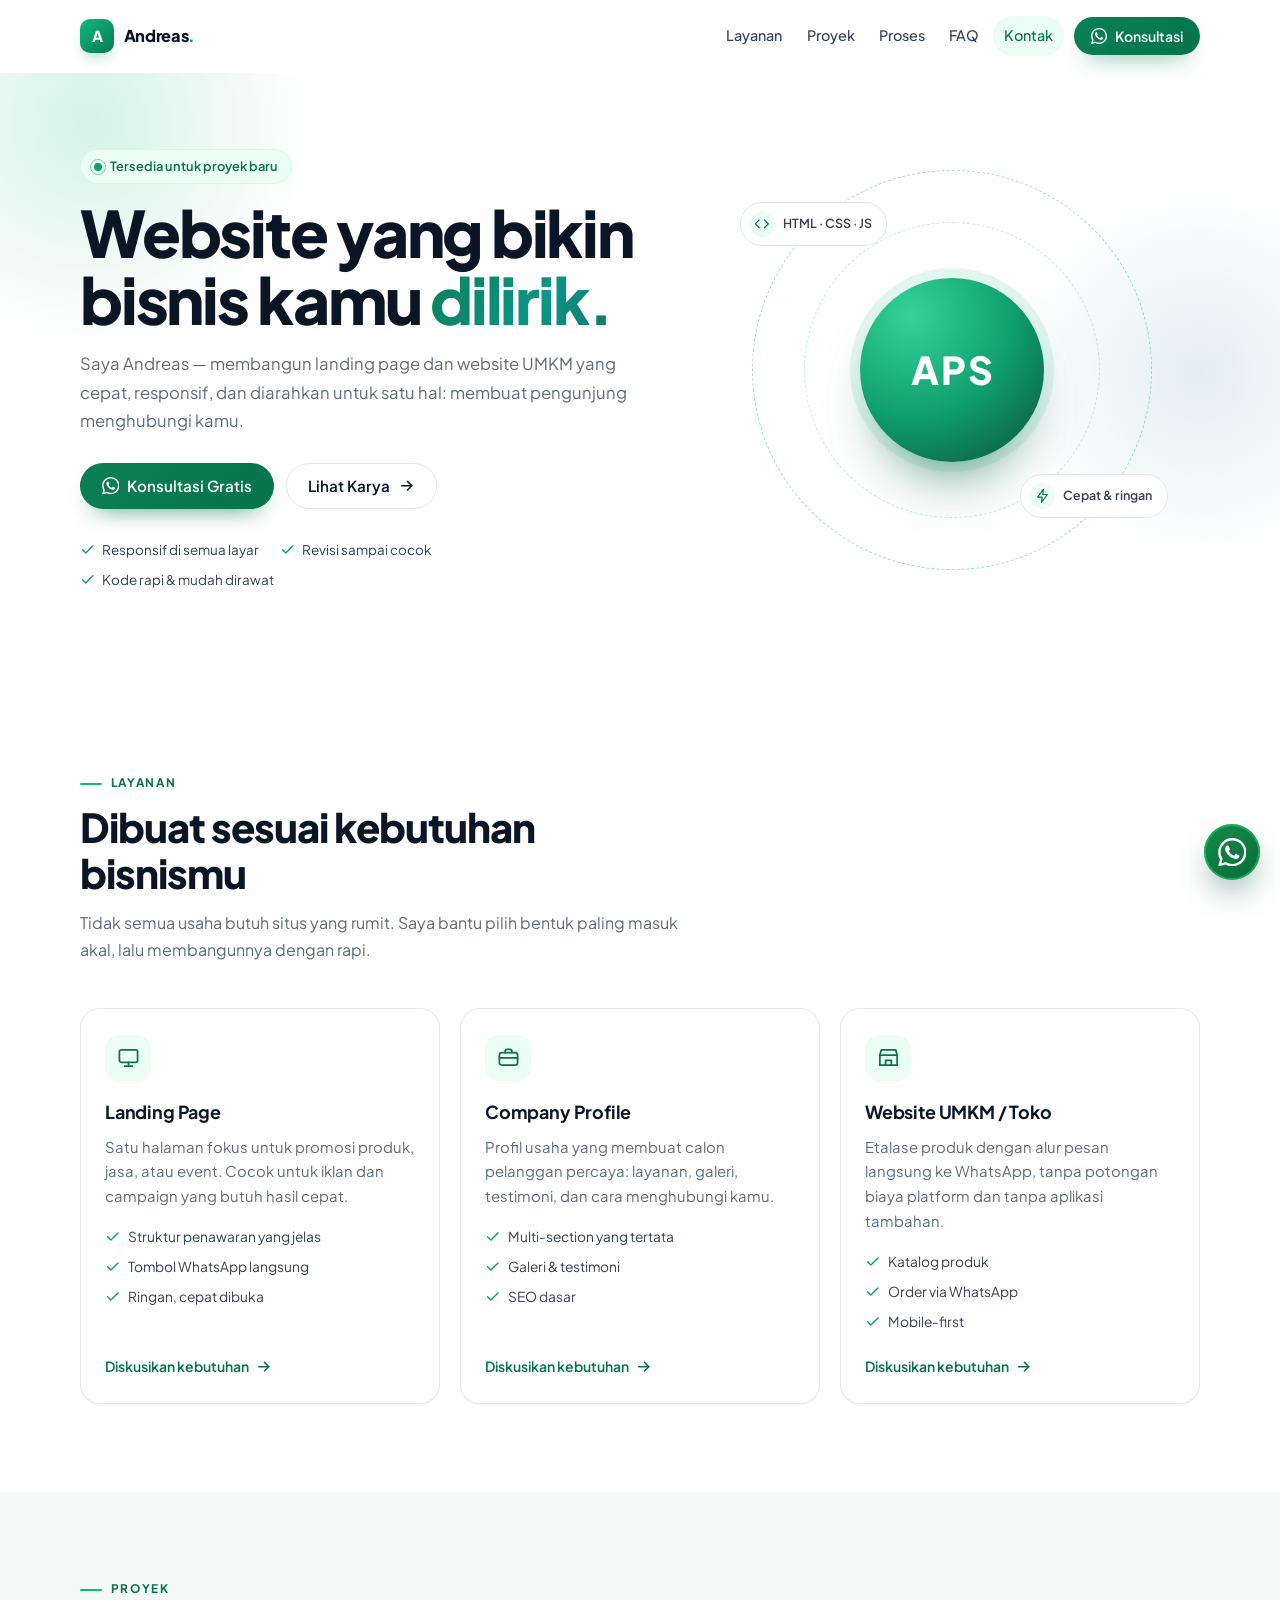
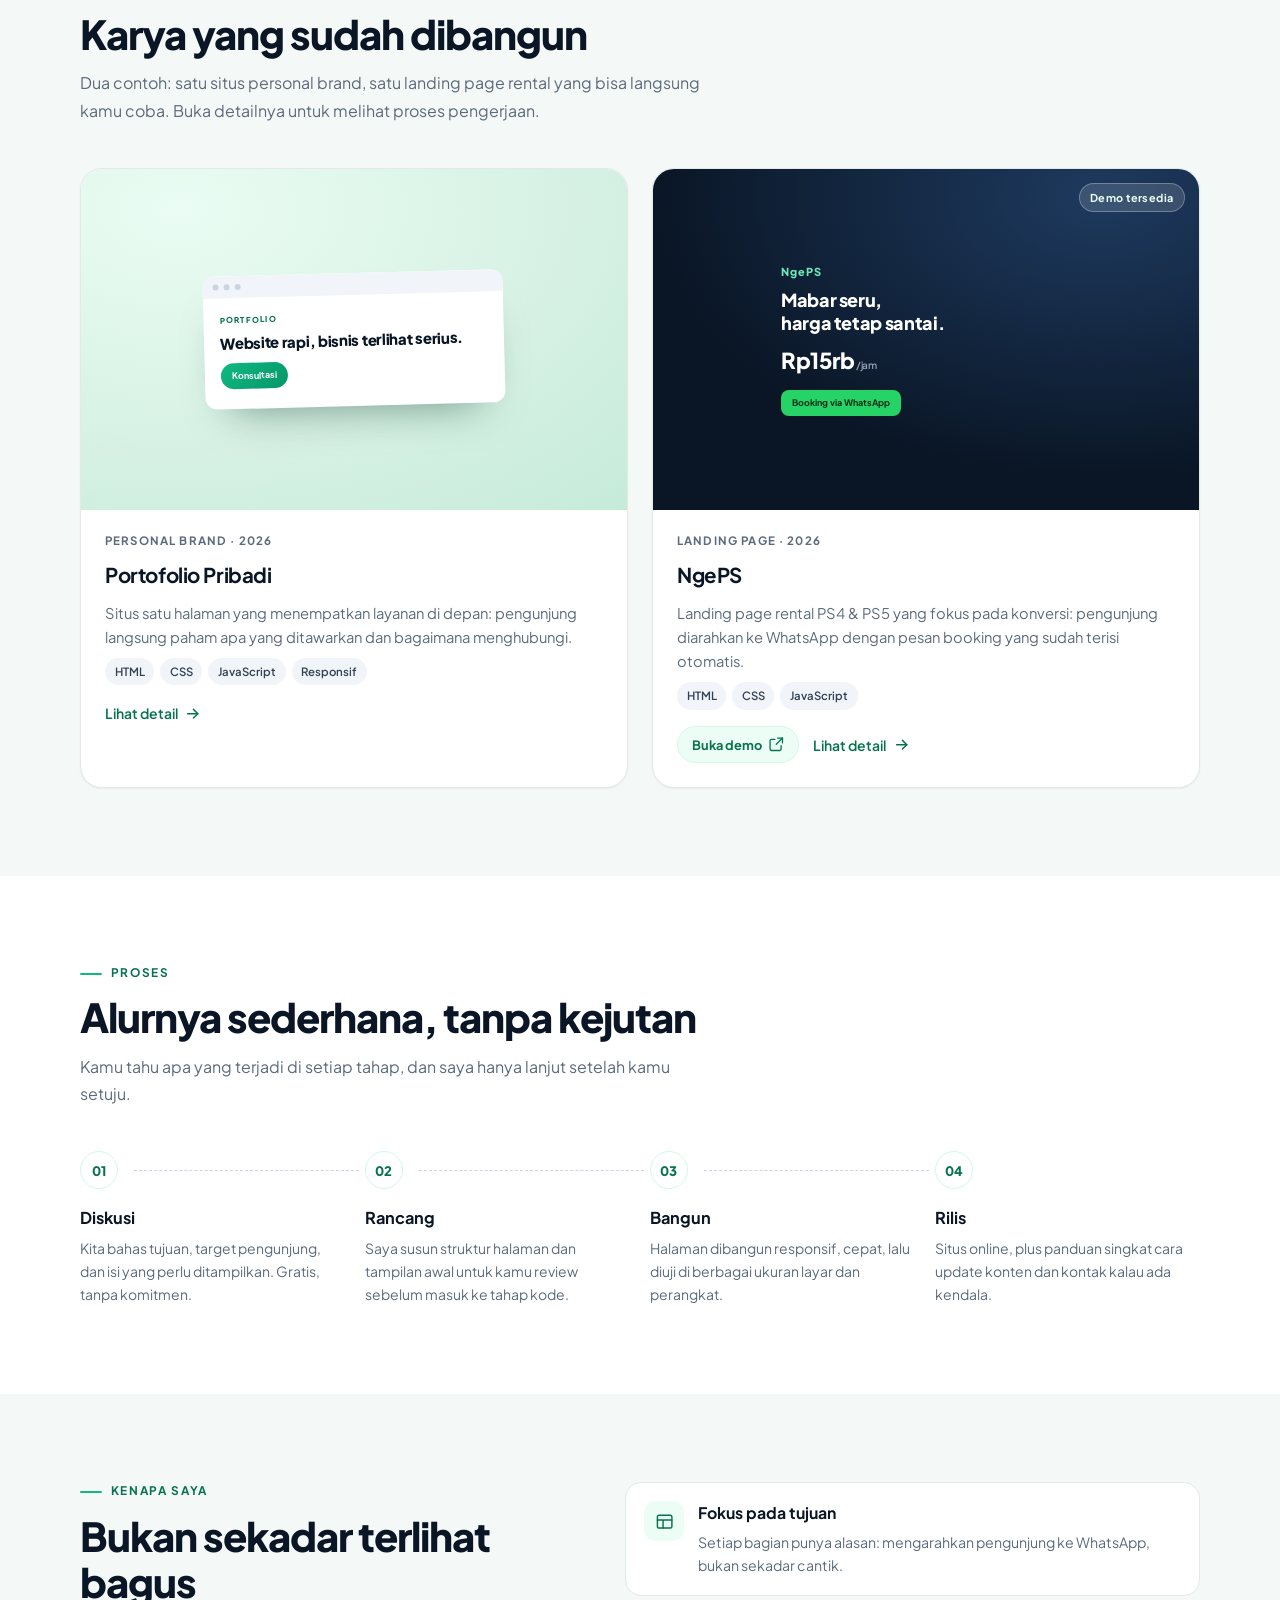
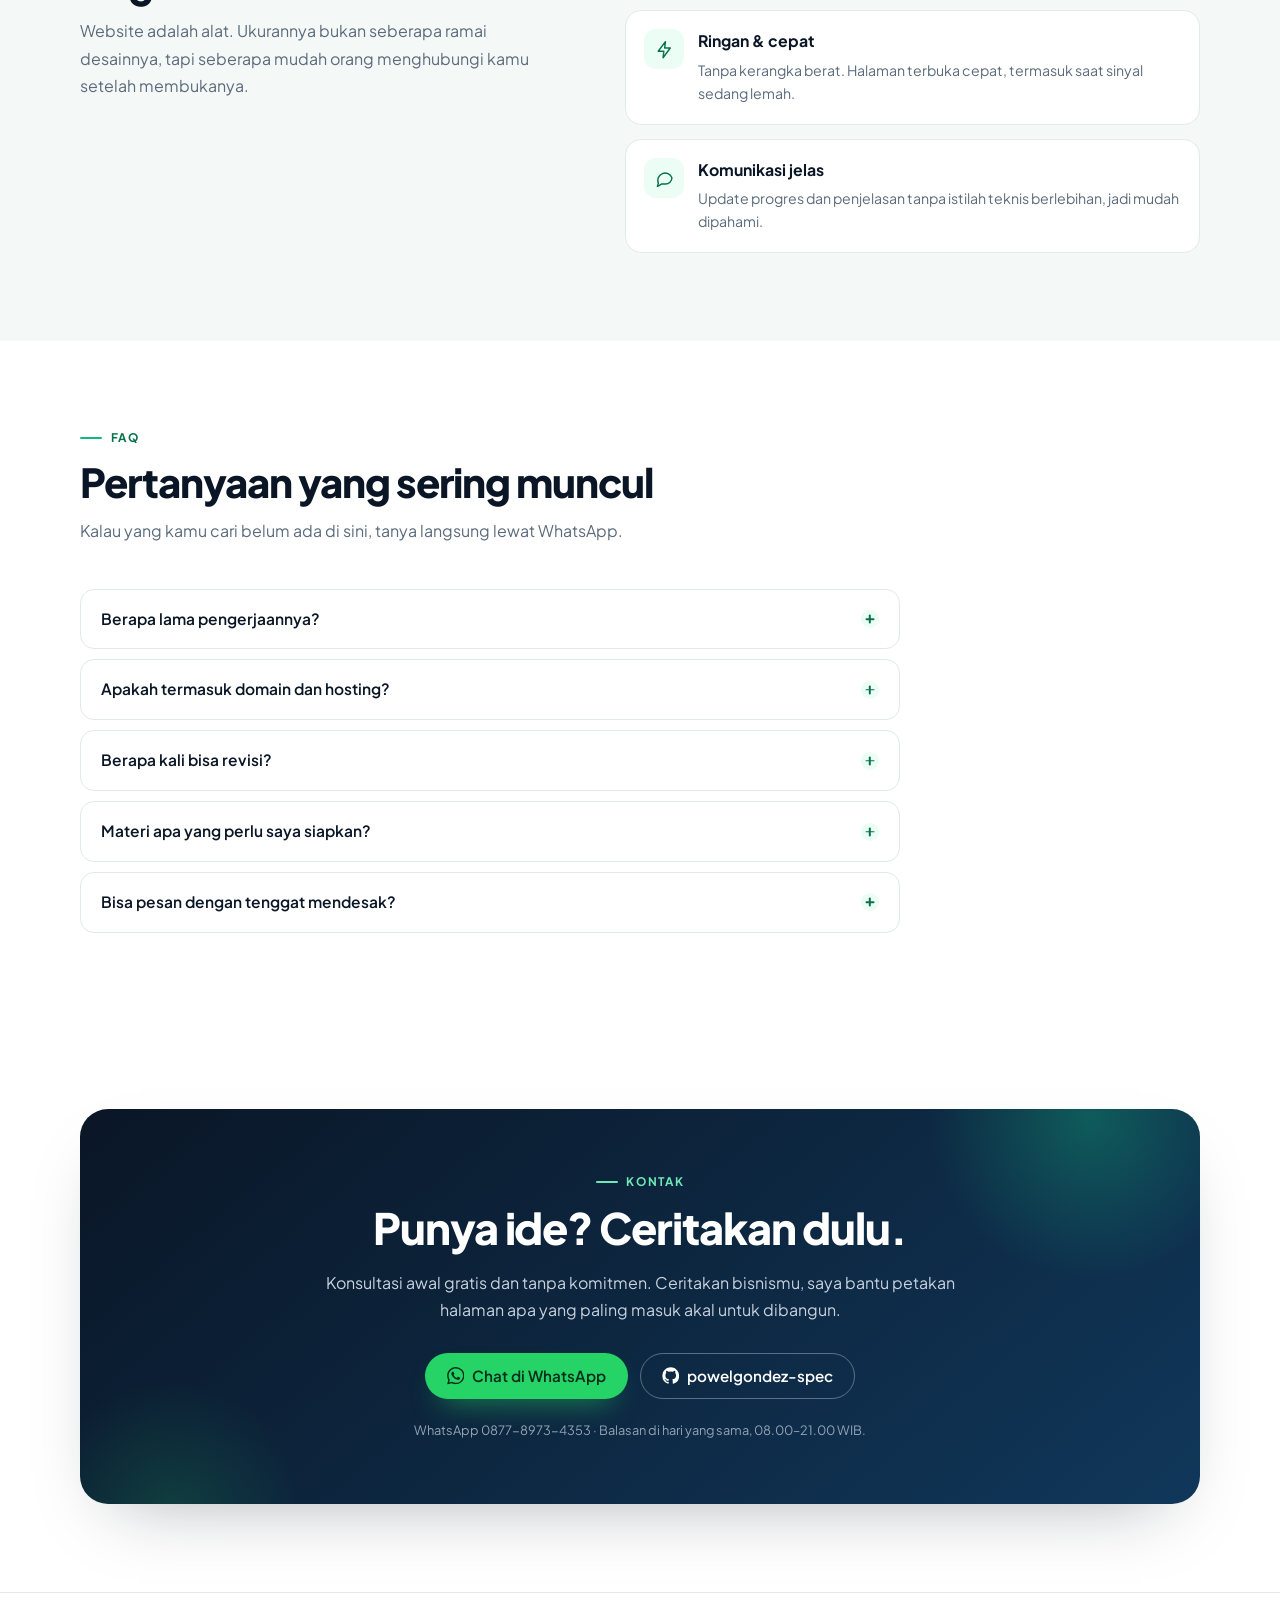
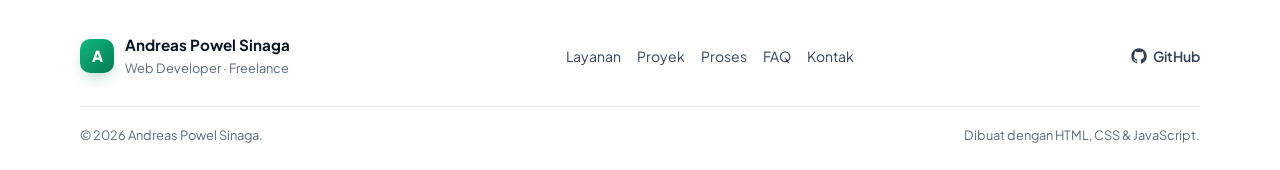
==== index.html @ f0b71f59 "Add files via upload" ====
<!DOCTYPE html>
<html lang="id">
<head>
  <meta charset="UTF-8">
  <meta name="viewport" content="width=device-width, initial-scale=1">
  <script>
    document.documentElement.classList.add('js');
    // Failsafe: kalau script.js gagal dimuat, konten tetap terlihat.
    setTimeout(function () {
      if (!window.__revealReady) document.documentElement.classList.remove('js');
    }, 2000);
  </script>

  <meta name="author" content="Andreas Powel Sinaga">
  <meta name="description" content="Jasa pembuatan landing page dan website UMKM yang cepat, responsif, dan diarahkan agar pengunjung langsung menghubungi Anda. Konsultasi awal gratis.">
  <meta name="theme-color" content="#0f9f6e">

  <title>Andreas Powel Sinaga — Jasa Pembuatan Website untuk UMKM</title>

  <meta property="og:type" content="website">
  <meta property="og:locale" content="id_ID">
  <meta property="og:site_name" content="Andreas Powel Sinaga">
  <meta property="og:title" content="Andreas Powel Sinaga — Jasa Pembuatan Website untuk UMKM">
  <meta property="og:description" content="Landing page dan website UMKM yang rapi, cepat, dan fokus mengarahkan pengunjung ke WhatsApp. Konsultasi awal gratis.">
  <meta property="og:url" content="https://powelgondez-spec.github.io/portfolio/">
  <meta property="og:image" content="https://powelgondez-spec.github.io/portfolio/og-image.png">
  <meta property="og:image:width" content="1200">
  <meta property="og:image:height" content="630">
  <meta property="og:image:alt" content="Andreas Powel Sinaga — jasa pembuatan website untuk UMKM">

  <meta name="twitter:card" content="summary_large_image">
  <meta name="twitter:title" content="Andreas Powel Sinaga — Jasa Pembuatan Website untuk UMKM">
  <meta name="twitter:description" content="Landing page dan website UMKM yang rapi, cepat, dan fokus mengarahkan pengunjung ke WhatsApp.">
  <meta name="twitter:image" content="https://powelgondez-spec.github.io/portfolio/og-image.png">

  <link rel="canonical" href="https://powelgondez-spec.github.io/portfolio/">

  <link rel="icon" href="data:image/svg+xml,%3Csvg xmlns='http://www.w3.org/2000/svg' viewBox='0 0 100 100'%3E%3Crect width='100' height='100' rx='24' fill='%230f9f6e'/%3E%3Ctext x='50' y='71' font-family='Arial,sans-serif' font-size='54' font-weight='bold' fill='%23ffffff' text-anchor='middle'%3EA%3C/text%3E%3C/svg%3E">

  <link rel="preconnect" href="https://fonts.googleapis.com">
  <link rel="preconnect" href="https://fonts.gstatic.com" crossorigin>
  <link href="https://fonts.googleapis.com/css2?family=Plus+Jakarta+Sans:wght@400;500;600;700;800&display=swap" rel="stylesheet">
  <link rel="stylesheet" href="styles.css">

  <script type="application/ld+json">
  {
    "@context": "https://schema.org",
    "@type": "ProfessionalService",
    "name": "Andreas Powel Sinaga",
    "description": "Jasa pembuatan landing page dan website UMKM yang cepat, responsif, dan fokus pada konversi.",
    "url": "https://powelgondez-spec.github.io/portfolio/",
    "image": "https://powelgondez-spec.github.io/portfolio/og-image.png",
    "areaServed": "ID",
    "telephone": "+6287789734353",
    "sameAs": ["https://github.com/powelgondez-spec"],
    "knowsAbout": ["Web Development", "HTML", "CSS", "JavaScript", "Landing Page"]
  }
  </script>
</head>
<body>
  <a class="skip-link" href="#konten">Lewati ke konten</a>

  <!-- Sprite ikon: didefinisikan sekali, dipakai lewat <use href="#i-..."> -->
  <svg class="icon-sprite" xmlns="http://www.w3.org/2000/svg" aria-hidden="true" focusable="false">
    <symbol id="i-whatsapp" viewBox="0 0 24 24">
      <path fill="currentColor" d="M17.472 14.382c-.297-.149-1.758-.867-2.03-.967-.273-.099-.471-.148-.67.15-.197.297-.767.966-.94 1.164-.173.199-.347.223-.644.075-.297-.15-1.255-.463-2.39-1.475-.883-.788-1.48-1.761-1.653-2.059-.173-.297-.018-.458.13-.606.134-.133.298-.347.446-.52.149-.174.198-.298.298-.497.099-.198.05-.371-.025-.52-.075-.149-.669-1.612-.916-2.207-.242-.579-.487-.5-.669-.51-.173-.008-.371-.01-.57-.01-.198 0-.52.074-.792.372-.272.297-1.04 1.016-1.04 2.479 0 1.462 1.065 2.875 1.213 3.074.149.198 2.096 3.2 5.077 4.487.709.306 1.262.489 1.694.625.712.227 1.36.195 1.871.118.571-.085 1.758-.719 2.006-1.413.248-.694.248-1.289.173-1.413-.074-.124-.272-.198-.57-.347m-5.421 7.403h-.004a9.87 9.87 0 0 1-5.031-1.378l-.361-.214-3.741.982.998-3.648-.235-.374a9.86 9.86 0 0 1-1.51-5.26c.001-5.45 4.436-9.884 9.888-9.884 2.64 0 5.122 1.03 6.988 2.898a9.825 9.825 0 0 1 2.893 6.994c-.003 5.45-4.437 9.885-9.885 9.885m8.413-18.297A11.815 11.815 0 0 0 12.05 0C5.495 0 .16 5.335.157 11.892c0 2.096.547 4.142 1.588 5.945L.057 24l6.305-1.654a11.882 11.882 0 0 0 5.683 1.448h.005c6.554 0 11.89-5.335 11.893-11.893a11.821 11.821 0 0 0-3.48-8.413Z"/>
    </symbol>
    <symbol id="i-github" viewBox="0 0 24 24">
      <path fill="currentColor" d="M12 .5C5.73.5.5 5.73.5 12a11.5 11.5 0 0 0 7.86 10.92c.58.1.79-.25.79-.55 0-.27-.01-1.17-.02-2.12-3.2.7-3.88-1.36-3.88-1.36-.52-1.33-1.28-1.68-1.28-1.68-1.04-.71.08-.7.08-.7 1.15.08 1.76 1.18 1.76 1.18 1.03 1.76 2.7 1.25 3.36.96.1-.75.4-1.25.73-1.54-2.56-.29-5.25-1.28-5.25-5.7 0-1.26.45-2.29 1.18-3.1-.12-.29-.51-1.46.11-3.05 0 0 .96-.31 3.15 1.18a10.9 10.9 0 0 1 5.74 0c2.18-1.49 3.14-1.18 3.14-1.18.63 1.59.24 2.76.12 3.05.74.81 1.18 1.84 1.18 3.1 0 4.43-2.7 5.4-5.27 5.69.42.36.79 1.07.79 2.16 0 1.56-.01 2.82-.01 3.2 0 .31.21.66.8.55A11.5 11.5 0 0 0 23.5 12C23.5 5.73 18.27.5 12 .5Z"/>
    </symbol>
    <symbol id="i-arrow-right" viewBox="0 0 24 24" fill="none" stroke="currentColor" stroke-width="2" stroke-linecap="round" stroke-linejoin="round">
      <path d="M5 12h14"/>
      <path d="m13 6 6 6-6 6"/>
    </symbol>
    <symbol id="i-check" viewBox="0 0 24 24" fill="none" stroke="currentColor" stroke-width="2.2" stroke-linecap="round" stroke-linejoin="round">
      <path d="M20 6 9 17l-5-5"/>
    </symbol>
    <symbol id="i-code" viewBox="0 0 24 24" fill="none" stroke="currentColor" stroke-width="1.9" stroke-linecap="round" stroke-linejoin="round">
      <path d="m8 6-6 6 6 6"/>
      <path d="m16 6 6 6-6 6"/>
    </symbol>
    <symbol id="i-monitor" viewBox="0 0 24 24" fill="none" stroke="currentColor" stroke-width="1.8" stroke-linecap="round" stroke-linejoin="round">
      <rect x="2.5" y="4" width="19" height="13" rx="2"/>
      <path d="M8 21h8M12 17v4"/>
    </symbol>
    <symbol id="i-briefcase" viewBox="0 0 24 24" fill="none" stroke="currentColor" stroke-width="1.8" stroke-linecap="round" stroke-linejoin="round">
      <rect x="2.5" y="7" width="19" height="13" rx="2.5"/>
      <path d="M8.5 7V5.5a2 2 0 0 1 2-2h3a2 2 0 0 1 2 2V7"/>
      <path d="M2.5 12.5h19"/>
    </symbol>
    <symbol id="i-store" viewBox="0 0 24 24" fill="none" stroke="currentColor" stroke-width="1.8" stroke-linecap="round" stroke-linejoin="round">
      <path d="M3 9.5 4.5 4h15L21 9.5"/>
      <path d="M3 9.5h18V20H3z"/>
      <path d="M9 20v-5h6v5"/>
    </symbol>
    <symbol id="i-bolt" viewBox="0 0 24 24" fill="none" stroke="currentColor" stroke-width="1.8" stroke-linecap="round" stroke-linejoin="round">
      <path d="M13 2 4 14h7l-1 8 9-12h-7l1-8Z"/>
    </symbol>
    <symbol id="i-layout" viewBox="0 0 24 24" fill="none" stroke="currentColor" stroke-width="1.8" stroke-linecap="round" stroke-linejoin="round">
      <rect x="3" y="4" width="18" height="16" rx="2"/>
      <path d="M3 10h18M10 10v10"/>
    </symbol>
    <symbol id="i-chat" viewBox="0 0 24 24" fill="none" stroke="currentColor" stroke-width="1.8" stroke-linecap="round" stroke-linejoin="round">
      <path d="M21 12a8 8 0 0 1-8 8H8l-5 3 1.2-4.2A8 8 0 1 1 21 12Z"/>
    </symbol>
    <symbol id="i-external" viewBox="0 0 24 24" fill="none" stroke="currentColor" stroke-width="1.9" stroke-linecap="round" stroke-linejoin="round">
      <path d="M14 3h7v7"/>
      <path d="M21 3 12 12"/>
      <path d="M19 14v5a2 2 0 0 1-2 2H5a2 2 0 0 1-2-2V7a2 2 0 0 1 2-2h5"/>
    </symbol>
    <symbol id="i-close" viewBox="0 0 24 24" fill="none" stroke="currentColor" stroke-width="2" stroke-linecap="round">
      <path d="M18 6 6 18"/>
      <path d="m6 6 12 12"/>
    </symbol>
  </svg>

  <!-- ========== HEADER ========== -->
  <header class="site-header">
    <div class="container header-inner">
      <a class="brand" href="#beranda" aria-label="Andreas Powel Sinaga — kembali ke atas">
        <span class="brand-mark" aria-hidden="true">A</span>
        <span class="brand-text">Andreas<span class="brand-dot">.</span></span>
      </a>

      <button class="nav-toggle" type="button" aria-expanded="false" aria-controls="nav-menu" aria-label="Buka menu navigasi">
        <span aria-hidden="true"></span>
        <span aria-hidden="true"></span>
        <span aria-hidden="true"></span>
      </button>

      <nav class="nav" aria-label="Navigasi utama">
        <ul class="nav-menu" id="nav-menu">
          <li><a class="nav-link" href="#layanan">Layanan</a></li>
          <li><a class="nav-link" href="#proyek">Proyek</a></li>
          <li><a class="nav-link" href="#proses">Proses</a></li>
          <li><a class="nav-link" href="#faq">FAQ</a></li>
          <li><a class="nav-link" href="#kontak">Kontak</a></li>
          <li>
            <a class="btn btn--primary btn--sm nav-cta" href="https://wa.me/6287789734353?text=Halo%20Andreas%2C%20saya%20mau%20konsultasi%20soal%20pembuatan%20website." target="_blank" rel="noopener">
              <svg class="icon" aria-hidden="true"><use href="#i-whatsapp"/></svg>
              Konsultasi
            </a>
          </li>
        </ul>
      </nav>
    </div>
  </header>

  <main id="konten" tabindex="-1">
    <!-- ========== HERO ========== -->
    <section class="hero" id="beranda">
      <div class="container hero-inner">
        <div class="hero-copy">
          <p class="eyebrow reveal">
            <span class="status-dot" aria-hidden="true"></span>
            Tersedia untuk proyek baru
          </p>

          <h1 class="reveal" style="--d:.05s">
            Website yang bikin<br>bisnis kamu
            <span class="grad">dilirik.</span>
          </h1>

          <p class="lede reveal" style="--d:.1s">
            Saya Andreas — membangun landing page dan website UMKM yang cepat,
            responsif, dan diarahkan untuk satu hal: membuat pengunjung menghubungi kamu.
          </p>

          <div class="hero-actions reveal" style="--d:.15s">
            <a class="btn btn--primary" href="https://wa.me/6287789734353?text=Halo%20Andreas%2C%20saya%20mau%20konsultasi%20soal%20pembuatan%20website." target="_blank" rel="noopener">
              <svg class="icon" aria-hidden="true"><use href="#i-whatsapp"/></svg>
              Konsultasi Gratis
            </a>
            <a class="btn btn--ghost" href="#proyek">
              Lihat Karya
              <svg class="icon" aria-hidden="true"><use href="#i-arrow-right"/></svg>
            </a>
          </div>

          <ul class="trust-list reveal" style="--d:.2s">
            <li>
              <svg class="icon" aria-hidden="true"><use href="#i-check"/></svg>
              Responsif di semua layar
            </li>
            <li>
              <svg class="icon" aria-hidden="true"><use href="#i-check"/></svg>
              Revisi sampai cocok
            </li>
            <li>
              <svg class="icon" aria-hidden="true"><use href="#i-check"/></svg>
              Kode rapi &amp; mudah dirawat
            </li>
          </ul>
        </div>

        <div class="hero-visual reveal" style="--d:.1s" aria-hidden="true">
          <div class="orbit orbit--1"></div>
          <div class="orbit orbit--2"></div>
          <div class="avatar">APS</div>

          <div class="float float--a">
            <span class="float-icon">
              <svg class="icon"><use href="#i-code"/></svg>
            </span>
            HTML · CSS · JS
          </div>

          <div class="float float--b">
            <span class="float-icon">
              <svg class="icon"><use href="#i-bolt"/></svg>
            </span>
            Cepat &amp; ringan
          </div>
        </div>
      </div>
    </section>

    <!-- ========== LAYANAN ========== -->
    <section class="section" id="layanan">
      <div class="container">
        <div class="section-head reveal">
          <p class="section-label">Layanan</p>
          <h2>Dibuat sesuai kebutuhan bisnismu</h2>
          <p class="section-desc">
            Tidak semua usaha butuh situs yang rumit. Saya bantu pilih bentuk paling
            masuk akal, lalu membangunnya dengan rapi.
          </p>
        </div>

        <div class="services">
          <article class="service-card reveal">
            <span class="service-icon" aria-hidden="true">
              <svg class="icon"><use href="#i-monitor"/></svg>
            </span>
            <h3>Landing Page</h3>
            <p>
              Satu halaman fokus untuk promosi produk, jasa, atau event. Cocok untuk
              iklan dan campaign yang butuh hasil cepat.
            </p>
            <ul class="feature-list">
              <li><svg class="icon" aria-hidden="true"><use href="#i-check"/></svg>Struktur penawaran yang jelas</li>
              <li><svg class="icon" aria-hidden="true"><use href="#i-check"/></svg>Tombol WhatsApp langsung</li>
              <li><svg class="icon" aria-hidden="true"><use href="#i-check"/></svg>Ringan, cepat dibuka</li>
            </ul>
            <a class="service-link" href="https://wa.me/6287789734353?text=Halo%20Andreas%2C%20saya%20mau%20tanya%20soal%20layanan%20Landing%20Page." target="_blank" rel="noopener">
              Diskusikan kebutuhan
              <svg class="icon" aria-hidden="true"><use href="#i-arrow-right"/></svg>
            </a>
          </article>

          <article class="service-card reveal" style="--d:.08s">
            <span class="service-icon" aria-hidden="true">
              <svg class="icon"><use href="#i-briefcase"/></svg>
            </span>
            <h3>Company Profile</h3>
            <p>
              Profil usaha yang membuat calon pelanggan percaya: layanan, galeri,
              testimoni, dan cara menghubungi kamu.
            </p>
            <ul class="feature-list">
              <li><svg class="icon" aria-hidden="true"><use href="#i-check"/></svg>Multi-section yang tertata</li>
              <li><svg class="icon" aria-hidden="true"><use href="#i-check"/></svg>Galeri &amp; testimoni</li>
              <li><svg class="icon" aria-hidden="true"><use href="#i-check"/></svg>SEO dasar</li>
            </ul>
            <a class="service-link" href="https://wa.me/6287789734353?text=Halo%20Andreas%2C%20saya%20mau%20tanya%20soal%20layanan%20Company%20Profile." target="_blank" rel="noopener">
              Diskusikan kebutuhan
              <svg class="icon" aria-hidden="true"><use href="#i-arrow-right"/></svg>
            </a>
          </article>

          <article class="service-card reveal" style="--d:.16s">
            <span class="service-icon" aria-hidden="true">
              <svg class="icon"><use href="#i-store"/></svg>
            </span>
            <h3>Website UMKM / Toko</h3>
            <p>
              Etalase produk dengan alur pesan langsung ke WhatsApp, tanpa potongan
              biaya platform dan tanpa aplikasi tambahan.
            </p>
            <ul class="feature-list">
              <li><svg class="icon" aria-hidden="true"><use href="#i-check"/></svg>Katalog produk</li>
              <li><svg class="icon" aria-hidden="true"><use href="#i-check"/></svg>Order via WhatsApp</li>
              <li><svg class="icon" aria-hidden="true"><use href="#i-check"/></svg>Mobile-first</li>
            </ul>
            <a class="service-link" href="https://wa.me/6287789734353?text=Halo%20Andreas%2C%20saya%20mau%20tanya%20soal%20website%20untuk%20usaha%20saya." target="_blank" rel="noopener">
              Diskusikan kebutuhan
              <svg class="icon" aria-hidden="true"><use href="#i-arrow-right"/></svg>
            </a>
          </article>
        </div>
      </div>
    </section>

    <!-- ========== PROYEK ========== -->
    <section class="section section--soft" id="proyek">
      <div class="container">
        <div class="section-head reveal">
          <p class="section-label">Proyek</p>
          <h2>Karya yang sudah dibangun</h2>
          <p class="section-desc">
            Dua contoh: satu situs personal brand, satu landing page rental yang bisa
            langsung kamu coba. Buka detailnya untuk melihat proses pengerjaan.
          </p>
        </div>

        <div class="projects">
          <article class="project-card reveal">
            <div class="project-cover project-cover--portfolio" aria-hidden="true">
              <div class="mini-browser">
                <div class="mini-bar"><i></i><i></i><i></i></div>
                <div class="mini-page">
                  <span class="mini-eyebrow">PORTFOLIO</span>
                  <p class="mini-h">Website rapi, bisnis terlihat serius.</p>
                  <span class="mini-btn">Konsultasi</span>
                </div>
              </div>
            </div>

            <div class="project-body">
              <p class="project-kicker">Personal Brand · 2026</p>
              <h3>Portofolio Pribadi</h3>
              <p class="project-desc">
                Situs satu halaman yang menempatkan layanan di depan: pengunjung
                langsung paham apa yang ditawarkan dan bagaimana menghubungi.
              </p>
              <ul class="chips chips--sm">
                <li>HTML</li>
                <li>CSS</li>
                <li>JavaScript</li>
                <li>Responsif</li>
              </ul>
              <div class="project-actions">
                <button class="project-more" type="button" data-project="portfolio">
                  Lihat detail
                  <svg class="icon" aria-hidden="true"><use href="#i-arrow-right"/></svg>
                </button>
              </div>
            </div>
          </article>

          <article class="project-card reveal" style="--d:.08s">
            <div class="project-cover project-cover--ngeps" aria-hidden="true">
              <div class="mini-ps">
                <span class="mini-logo">NgePS</span>
                <p class="mini-h mini-h--light">Mabar seru,<br>harga tetap santai.</p>
                <p class="mini-price">Rp15rb<span>/jam</span></p>
                <span class="mini-btn mini-btn--wa">Booking via WhatsApp</span>
              </div>
              <span class="cover-badge">Demo tersedia</span>
            </div>

            <div class="project-body">
              <p class="project-kicker">Landing Page · 2026</p>
              <h3>NgePS</h3>
              <p class="project-desc">
                Landing page rental PS4 &amp; PS5 yang fokus pada konversi:
                pengunjung diarahkan ke WhatsApp dengan pesan booking yang sudah
                terisi otomatis.
              </p>
              <ul class="chips chips--sm">
                <li>HTML</li>
                <li>CSS</li>
                <li>JavaScript</li>
              </ul>
              <div class="project-actions">
                <a class="project-demo" href="proyek/ngeps/index.html" target="_blank" rel="noopener">
                  Buka demo
                  <svg class="icon" aria-hidden="true"><use href="#i-external"/></svg>
                </a>
                <button class="project-more" type="button" data-project="ngeps">
                  Lihat detail
                  <svg class="icon" aria-hidden="true"><use href="#i-arrow-right"/></svg>
                </button>
              </div>
            </div>
          </article>
        </div>
      </div>
    </section>

    <!-- ========== PROSES ========== -->
    <section class="section" id="proses">
      <div class="container">
        <div class="section-head reveal">
          <p class="section-label">Proses</p>
          <h2>Alurnya sederhana, tanpa kejutan</h2>
          <p class="section-desc">
            Kamu tahu apa yang terjadi di setiap tahap, dan saya hanya lanjut setelah
            kamu setuju.
          </p>
        </div>

        <ol class="steps">
          <li class="step reveal">
            <span class="step-num" aria-hidden="true">01</span>
            <h3>Diskusi</h3>
            <p>
              Kita bahas tujuan, target pengunjung, dan isi yang perlu ditampilkan.
              Gratis, tanpa komitmen.
            </p>
          </li>
          <li class="step reveal" style="--d:.08s">
            <span class="step-num" aria-hidden="true">02</span>
            <h3>Rancang</h3>
            <p>
              Saya susun struktur halaman dan tampilan awal untuk kamu review sebelum
              masuk ke tahap kode.
            </p>
          </li>
          <li class="step reveal" style="--d:.16s">
            <span class="step-num" aria-hidden="true">03</span>
            <h3>Bangun</h3>
            <p>
              Halaman dibangun responsif, cepat, lalu diuji di berbagai ukuran layar
              dan perangkat.
            </p>
          </li>
          <li class="step reveal" style="--d:.24s">
            <span class="step-num" aria-hidden="true">04</span>
            <h3>Rilis</h3>
            <p>
              Situs online, plus panduan singkat cara update konten dan kontak kalau
              ada kendala.
            </p>
          </li>
        </ol>
      </div>
    </section>

    <!-- ========== KENAPA SAYA ========== -->
    <section class="section section--soft" id="kenapa">
      <div class="container why-inner">
        <div class="section-head reveal">
          <p class="section-label">Kenapa saya</p>
          <h2>Bukan sekadar terlihat bagus</h2>
          <p class="section-desc">
            Website adalah alat. Ukurannya bukan seberapa ramai desainnya, tapi
            seberapa mudah orang menghubungi kamu setelah membukanya.
          </p>
        </div>

        <ul class="reasons">
          <li class="reason reveal">
            <span class="reason-icon" aria-hidden="true">
              <svg class="icon"><use href="#i-layout"/></svg>
            </span>
            <div>
              <h3>Fokus pada tujuan</h3>
              <p>Setiap bagian punya alasan: mengarahkan pengunjung ke WhatsApp, bukan sekadar cantik.</p>
            </div>
          </li>
          <li class="reason reveal" style="--d:.08s">
            <span class="reason-icon" aria-hidden="true">
              <svg class="icon"><use href="#i-bolt"/></svg>
            </span>
            <div>
              <h3>Ringan &amp; cepat</h3>
              <p>Tanpa kerangka berat. Halaman terbuka cepat, termasuk saat sinyal sedang lemah.</p>
            </div>
          </li>
          <li class="reason reveal" style="--d:.16s">
            <span class="reason-icon" aria-hidden="true">
              <svg class="icon"><use href="#i-chat"/></svg>
            </span>
            <div>
              <h3>Komunikasi jelas</h3>
              <p>Update progres dan penjelasan tanpa istilah teknis berlebihan, jadi mudah dipahami.</p>
            </div>
          </li>
        </ul>
      </div>
    </section>

    <!-- ========== FAQ ========== -->
    <section class="section" id="faq">
      <div class="container">
        <div class="section-head reveal">
          <p class="section-label">FAQ</p>
          <h2>Pertanyaan yang sering muncul</h2>
          <p class="section-desc">
            Kalau yang kamu cari belum ada di sini, tanya langsung lewat WhatsApp.
          </p>
        </div>

        <div class="faq-list reveal">
          <div class="faq-item">
            <button class="faq-q" type="button" aria-expanded="false" aria-controls="faq-1" id="faq-q1">
              Berapa lama pengerjaannya?
              <span class="faq-icon" aria-hidden="true"></span>
            </button>
            <div class="faq-a" id="faq-1" role="region" aria-labelledby="faq-q1">
              <div class="faq-a-inner">
                <p>
                  Landing page sederhana biasanya 3–7 hari kerja setelah materi lengkap.
                  Company profile 1–2 minggu, tergantung jumlah halaman dan isi.
                </p>
              </div>
            </div>
          </div>

          <div class="faq-item">
            <button class="faq-q" type="button" aria-expanded="false" aria-controls="faq-2" id="faq-q2">
              Apakah termasuk domain dan hosting?
              <span class="faq-icon" aria-hidden="true"></span>
            </button>
            <div class="faq-a" id="faq-2" role="region" aria-labelledby="faq-q2">
              <div class="faq-a-inner">
                <p>
                  Saya bantu arahkan dan memasangnya. Biaya domain serta hosting
                  dibayar terpisah ke penyedia, jadi kepemilikannya ada di tangan kamu.
                </p>
              </div>
            </div>
          </div>

          <div class="faq-item">
            <button class="faq-q" type="button" aria-expanded="false" aria-controls="faq-3" id="faq-q3">
              Berapa kali bisa revisi?
              <span class="faq-icon" aria-hidden="true"></span>
            </button>
            <div class="faq-a" id="faq-3" role="region" aria-labelledby="faq-q3">
              <div class="faq-a-inner">
                <p>
                  Ada 2–3 putaran revisi di tahap desain dan penyesuaian akhir. Fokusnya
                  memastikan struktur dan informasi utama sudah pas sebelum rilis.
                </p>
              </div>
            </div>
          </div>

          <div class="faq-item">
            <button class="faq-q" type="button" aria-expanded="false" aria-controls="faq-4" id="faq-q4">
              Materi apa yang perlu saya siapkan?
              <span class="faq-icon" aria-hidden="true"></span>
            </button>
            <div class="faq-a" id="faq-4" role="region" aria-labelledby="faq-q4">
              <div class="faq-a-inner">
                <p>
                  Teks, foto produk atau tempat, logo kalau ada, dan nomor WhatsApp
                  tujuan. Kalau belum lengkap, saya bantu susun kerangka awalnya.
                </p>
              </div>
            </div>
          </div>

          <div class="faq-item">
            <button class="faq-q" type="button" aria-expanded="false" aria-controls="faq-5" id="faq-q5">
              Bisa pesan dengan tenggat mendesak?
              <span class="faq-icon" aria-hidden="true"></span>
            </button>
            <div class="faq-a" id="faq-5" role="region" aria-labelledby="faq-q5">
              <div class="faq-a-inner">
                <p>
                  Bisa, tergantung antrean yang sedang berjalan. Sebutkan tenggatnya
                  saat konsultasi supaya saya bisa bilang realistis atau tidaknya.
                </p>
              </div>
            </div>
          </div>
        </div>
      </div>
    </section>

    <!-- ========== KONTAK ========== -->
    <section class="section contact-section" id="kontak">
      <div class="container">
        <div class="contact-panel reveal">
          <p class="section-label section-label--light">Kontak</p>
          <h2>Punya ide? Ceritakan dulu.</h2>
          <p class="contact-desc">
            Konsultasi awal gratis dan tanpa komitmen. Ceritakan bisnismu, saya bantu
            petakan halaman apa yang paling masuk akal untuk dibangun.
          </p>

          <div class="contact-actions">
            <a class="btn btn--wa" href="https://wa.me/6287789734353?text=Halo%20Andreas%2C%20saya%20punya%20ide%20website%20dan%20mau%20diskusi." target="_blank" rel="noopener">
              <svg class="icon" aria-hidden="true"><use href="#i-whatsapp"/></svg>
              Chat di WhatsApp
            </a>
            <a class="btn btn--outline-light" href="https://github.com/powelgondez-spec" target="_blank" rel="noopener">
              <svg class="icon" aria-hidden="true"><use href="#i-github"/></svg>
              powelgondez-spec
            </a>
          </div>

          <p class="contact-note">
            WhatsApp 0877-8973-4353 · Balasan di hari yang sama, 08.00–21.00 WIB.
          </p>
        </div>
      </div>
    </section>
  </main>

  <!-- ========== FOOTER ========== -->
  <footer class="site-footer">
    <div class="container footer-inner">
      <div class="footer-brand">
        <span class="brand-mark" aria-hidden="true">A</span>
        <div>
          <p class="footer-name">Andreas Powel Sinaga</p>
          <p class="footer-role">Web Developer · Freelance</p>
        </div>
      </div>

      <nav class="footer-nav" aria-label="Navigasi footer">
        <a href="#layanan">Layanan</a>
        <a href="#proyek">Proyek</a>
        <a href="#proses">Proses</a>
        <a href="#faq">FAQ</a>
        <a href="#kontak">Kontak</a>
      </nav>

      <a class="footer-github" href="https://github.com/powelgondez-spec" target="_blank" rel="noopener">
        <svg class="icon" aria-hidden="true"><use href="#i-github"/></svg>
        GitHub
      </a>
    </div>

    <div class="container footer-bottom">
      <p>&copy; <span id="year">2026</span> Andreas Powel Sinaga.</p>
      <p>Dibuat dengan HTML, CSS &amp; JavaScript.</p>
    </div>
  </footer>

  <!-- Tombol WhatsApp melayang -->
  <a class="wa-float" href="https://wa.me/6287789734353?text=Halo%20Andreas%2C%20saya%20mau%20konsultasi%20soal%20pembuatan%20website." target="_blank" rel="noopener" aria-label="Hubungi Andreas lewat WhatsApp">
    <svg class="icon" aria-hidden="true"><use href="#i-whatsapp"/></svg>
  </a>

  <!-- ========== MODAL PROYEK ========== -->
  <dialog class="modal" id="project-modal" aria-label="Detail proyek">
    <div class="modal-inner">
      <form method="dialog" class="modal-close-form">
        <button class="modal-close" type="submit" aria-label="Tutup detail proyek">
          <svg class="icon" aria-hidden="true"><use href="#i-close"/></svg>
        </button>
      </form>
      <div id="modal-body"></div>
    </div>
  </dialog>

  <!-- Isi detail proyek, dipakai oleh script.js -->
  <template id="tpl-portfolio">
    <p class="project-kicker">Personal Brand · 2026</p>
    <h2>Portofolio Pribadi</h2>
    <p class="modal-desc">
      Situs portofolio satu halaman untuk menawarkan jasa pembuatan website. Alurnya
      disusun seperti halaman penjualan: masalah pengunjung, layanan yang tersedia,
      bukti karya, lalu ajakan menghubungi lewat WhatsApp.
    </p>

    <h3 class="modal-subtitle">Yang dikerjakan</h3>
    <ul class="modal-list">
      <li>Design system berbasis CSS custom properties: warna, radius, dan tipografi konsisten</li>
      <li>Layout responsif dari 360px dengan navigasi menu khusus mobile</li>
      <li>Animasi <em>reveal on scroll</em> yang otomatis nonaktif pada <em>prefers-reduced-motion</em></li>
      <li>FAQ accordion dan modal proyek dengan elemen <code>&lt;dialog&gt;</code> yang aksesibel</li>
      <li>SEO dasar: meta description, Open Graph, dan JSON-LD ProfessionalService</li>
      <li>Tombol WhatsApp dengan pesan pembuka yang sudah terisi</li>
    </ul>

    <h3 class="modal-subtitle">Teknologi</h3>
    <ul class="chips chips--sm">
      <li>HTML</li>
      <li>CSS</li>
      <li>JavaScript</li>
      <li>Tanpa dependency</li>
    </ul>

    <p class="modal-note">
      Situs yang sedang kamu buka ini adalah hasilnya. Kode sumbernya siap diunggah
      ke GitHub Pages.
    </p>
  </template>

  <template id="tpl-ngeps">
    <p class="project-kicker">Landing Page · 2026</p>
    <h2>NgePS</h2>
    <p class="modal-desc">
      Landing page satu halaman untuk usaha rental PS4 &amp; PS5. Fokusnya konversi:
      pengunjung diarahkan ke WhatsApp dengan pesan booking yang sudah terisi paket,
      hari, durasi, dan estimasi harga.
    </p>

    <h3 class="modal-subtitle">Yang dikerjakan</h3>
    <ul class="modal-list">
      <li>Toggle harga hari biasa dan weekend yang mengubah semua kartu sekaligus</li>
      <li>Kalkulator booking: pilih paket dan durasi, total dihitung otomatis</li>
      <li>Tombol WhatsApp dengan pesan otomatis yang sudah terisi</li>
      <li>Galeri, fasilitas, testimoni, dan FAQ accordion</li>
      <li>Responsif dari 360px, mendukung <em>prefers-reduced-motion</em></li>
      <li>SEO dasar: meta description, Open Graph, dan JSON-LD LocalBusiness</li>
    </ul>

    <h3 class="modal-subtitle">Teknologi</h3>
    <ul class="chips chips--sm">
      <li>HTML</li>
      <li>CSS</li>
      <li>JavaScript</li>
      <li>Single file</li>
    </ul>

    <a class="btn btn--primary modal-cta" href="proyek/ngeps/index.html" target="_blank" rel="noopener">
      Buka Website NgePS
      <svg class="icon" aria-hidden="true"><use href="#i-external"/></svg>
    </a>

    <p class="modal-note">
      Demo ikut tersimpan di dalam folder portofolio, jadi tetap bisa dibuka setelah
      situs diunggah ke GitHub Pages.
    </p>
  </template>

  <script src="script.js"></script>
</body>
</html>
---- styles.css ----
/* =========================================================
   Tokens
   ========================================================= */
:root {
  --ink: #0a1626;
  --ink-soft: #334155;
  --muted: #5b6b7c;
  --emerald: #10b981;
  --emerald-deep: #0f9f6e;
  --emerald-ink: #06734c;
  --bg: #ffffff;
  --soft: #f4f8f6;
  --line: #e3e9e7;

  --radius: 16px;
  --radius-lg: 24px;

  --shadow-sm: 0 1px 2px rgba(10, 22, 38, .06);
  --shadow-md: 0 18px 40px -24px rgba(10, 22, 38, .28);
  --shadow-lg: 0 30px 70px -35px rgba(10, 22, 38, .35);

  --font: "Plus Jakarta Sans", system-ui, -apple-system, "Segoe UI", Roboto, Arial, sans-serif;
  --container: 1120px;
  --header-h: 72px;
}

/* =========================================================
   Base
   ========================================================= */
*,
*::before,
*::after { box-sizing: border-box; }

html {
  scroll-behavior: smooth;
  scroll-padding-top: calc(var(--header-h) + 16px);
  -webkit-text-size-adjust: 100%;
}

body {
  margin: 0;
  font-family: var(--font);
  background: var(--bg);
  color: var(--ink);
  line-height: 1.6;
  overflow-x: hidden;
  -webkit-font-smoothing: antialiased;
}

body.modal-open { overflow: hidden; }

img, svg { display: block; max-width: 100%; }

a { color: inherit; text-decoration: none; }
button { font: inherit; color: inherit; }

h1, h2, h3, p, ul, ol { margin: 0; }
ul, ol { padding: 0; list-style: none; }

:focus-visible {
  outline: 2px solid var(--emerald-deep);
  outline-offset: 3px;
  border-radius: 4px;
}

::selection { background: rgba(16, 185, 129, .22); }

/* =========================================================
   Utilities
   ========================================================= */
.container {
  width: min(100% - 2 * clamp(16px, 4vw, 32px), var(--container));
  margin-inline: auto;
}

.icon {
  width: 1.15em;
  height: 1.15em;
  flex-shrink: 0;
}

.icon-sprite {
  position: absolute;
  width: 0;
  height: 0;
  overflow: hidden;
}

.sr-only {
  position: absolute;
  width: 1px;
  height: 1px;
  padding: 0;
  margin: -1px;
  overflow: hidden;
  clip: rect(0 0 0 0);
  white-space: nowrap;
  border: 0;
}

.skip-link {
  position: fixed;
  top: 10px;
  left: 10px;
  z-index: 200;
  padding: .65rem 1rem;
  background: var(--ink);
  color: #fff;
  border-radius: 8px;
  font-size: .875rem;
  transform: translateY(-200%);
  transition: transform .2s;
}

.skip-link:focus-visible { transform: none; }

/* =========================================================
   Buttons
   ========================================================= */
.btn {
  display: inline-flex;
  align-items: center;
  justify-content: center;
  gap: .5rem;
  padding: .8rem 1.3rem;
  border: 1px solid transparent;
  border-radius: 999px;
  font-weight: 600;
  font-size: .95rem;
  line-height: 1.2;
  white-space: nowrap;
  cursor: pointer;
  transition: background-color .2s, border-color .2s, color .2s, transform .2s, box-shadow .2s;
}

.btn:hover { transform: translateY(-1px); }
.btn:active { transform: translateY(0); }

.btn--primary {
  background: linear-gradient(135deg, #0a8055, #06734c);
  color: #fff;
  box-shadow: 0 12px 24px -14px rgba(5, 115, 76, .85);
}

.btn--primary:hover {
  box-shadow: 0 16px 30px -14px rgba(5, 150, 105, .95);
  filter: brightness(1.04);
}

.btn--ghost {
  background: #fff;
  border-color: var(--line);
  color: var(--ink);
}

.btn--ghost:hover { border-color: var(--emerald); color: var(--emerald-ink); }

.btn--sm { padding: .58rem 1rem; font-size: .875rem; }

.btn--wa {
  background: #25d366;
  color: #052e1a;
  box-shadow: 0 14px 30px -16px rgba(37, 211, 102, .95);
}

.btn--wa:hover { filter: brightness(1.05); }

.btn--outline-light {
  background: transparent;
  border-color: rgba(255, 255, 255, .32);
  color: #fff;
}

.btn--outline-light:hover {
  background: rgba(255, 255, 255, .08);
  border-color: rgba(255, 255, 255, .55);
}

/* =========================================================
   Header
   ========================================================= */
.site-header {
  position: sticky;
  top: 0;
  z-index: 80;
  background: rgba(255, 255, 255, .88);
  backdrop-filter: blur(12px);
  -webkit-backdrop-filter: blur(12px);
  border-bottom: 1px solid transparent;
  transition: border-color .25s, box-shadow .25s;
}

.site-header.is-scrolled {
  border-color: var(--line);
  box-shadow: 0 8px 28px -22px rgba(10, 22, 38, .45);
}

.header-inner {
  display: flex;
  align-items: center;
  justify-content: space-between;
  gap: 20px;
  min-height: var(--header-h);
}

.brand {
  display: inline-flex;
  align-items: center;
  gap: .6rem;
  font-weight: 800;
  letter-spacing: -.02em;
  font-size: 1.02rem;
}

.brand-mark {
  display: grid;
  place-items: center;
  width: 34px;
  height: 34px;
  border-radius: 10px;
  background: linear-gradient(140deg, var(--emerald), #057a52);
  color: #fff;
  font-size: .95rem;
  font-weight: 800;
  box-shadow: 0 8px 18px -10px rgba(5, 122, 82, .9);
}

.brand-dot { color: var(--emerald-deep); }

.nav-menu {
  display: flex;
  align-items: center;
  gap: 2px;
}

.nav-link {
  display: inline-block;
  padding: .5rem .7rem;
  border-radius: 999px;
  font-size: .9rem;
  font-weight: 500;
  color: var(--ink-soft);
  transition: color .2s, background-color .2s;
}

.nav-link:hover { color: var(--ink); background: var(--soft); }

.nav-link.is-active {
  color: var(--emerald-ink);
  background: #ecfdf5;
}

.nav-cta { margin-left: 8px; }

.nav-toggle {
  display: none;
  flex-direction: column;
  justify-content: center;
  gap: 4px;
  width: 42px;
  height: 42px;
  padding: 0 11px;
  background: #fff;
  border: 1px solid var(--line);
  border-radius: 12px;
  cursor: pointer;
}

.nav-toggle span {
  display: block;
  height: 2px;
  width: 100%;
  background: var(--ink);
  border-radius: 2px;
  transition: transform .25s, opacity .2s;
}

.site-header.is-open .nav-toggle span:nth-child(1) { transform: translateY(6px) rotate(45deg); }
.site-header.is-open .nav-toggle span:nth-child(2) { opacity: 0; }
.site-header.is-open .nav-toggle span:nth-child(3) { transform: translateY(-6px) rotate(-45deg); }

/* =========================================================
   Hero
   ========================================================= */
.hero {
  position: relative;
  overflow: hidden;
  padding: clamp(40px, 6vw, 76px) 0 clamp(56px, 8vw, 96px);
}

.hero::before,
.hero::after {
  content: "";
  position: absolute;
  z-index: 0;
  border-radius: 50%;
  pointer-events: none;
}

.hero::before {
  width: 620px;
  height: 620px;
  top: -260px;
  left: -220px;
  background: radial-gradient(closest-side, rgba(16, 185, 129, .18), transparent 72%);
}

.hero::after {
  width: 520px;
  height: 520px;
  right: -180px;
  top: 40px;
  background: radial-gradient(closest-side, rgba(14, 116, 144, .12), transparent 72%);
}

.hero-inner {
  position: relative;
  z-index: 1;
  display: grid;
  grid-template-columns: 1.06fr .94fr;
  align-items: center;
  gap: clamp(28px, 5vw, 64px);
}

.eyebrow {
  display: inline-flex;
  align-items: center;
  gap: .5rem;
  padding: .4rem .8rem;
  border: 1px solid #d1fae5;
  border-radius: 999px;
  background: #ecfdf5;
  color: var(--emerald-ink);
  font-size: .8rem;
  font-weight: 600;
}

.status-dot {
  position: relative;
  width: 8px;
  height: 8px;
  border-radius: 50%;
  background: var(--emerald-deep);
}

.status-dot::after {
  content: "";
  position: absolute;
  inset: -4px;
  border-radius: 50%;
  border: 1px solid var(--emerald-deep);
  opacity: .5;
  animation: pulse 2.4s ease-out infinite;
}

.hero h1 {
  margin: .9rem 0 1rem;
  max-width: 15ch;
  font-size: clamp(2.25rem, 5.2vw, 4rem);
  font-weight: 800;
  line-height: 1.06;
  letter-spacing: -.035em;
}

.grad {
  background: linear-gradient(120deg, #0a7f56, #0d9488 60%, #0f766e);
  -webkit-background-clip: text;
  background-clip: text;
  color: transparent;
}

.lede {
  max-width: 46ch;
  color: var(--muted);
  font-size: clamp(1rem, 1.3vw, 1.1rem);
  line-height: 1.7;
}

.hero-actions {
  display: flex;
  flex-wrap: wrap;
  gap: .75rem;
  margin-top: 1.75rem;
}

.trust-list {
  display: flex;
  flex-wrap: wrap;
  gap: .5rem 1.35rem;
  margin-top: 1.9rem;
  font-size: .84rem;
  color: var(--ink-soft);
}

.trust-list li {
  display: flex;
  align-items: center;
  gap: .4rem;
}

.trust-list .icon { color: var(--emerald-deep); }

.hero-visual {
  position: relative;
  display: grid;
  place-items: center;
  width: 100%;
  max-width: 400px;
  aspect-ratio: 1 / 1;
  margin-inline: auto;
}

.orbit {
  position: absolute;
  border: 1px dashed rgba(15, 159, 110, .38);
  border-radius: 50%;
  animation: spin 48s linear infinite;
}

.orbit--1 { inset: 0; }
.orbit--2 { inset: 13%; border-color: rgba(15, 159, 110, .22); animation-duration: 34s; animation-direction: reverse; }

.avatar {
  display: grid;
  place-items: center;
  width: clamp(140px, 32vw, 184px);
  aspect-ratio: 1 / 1;
  border-radius: 50%;
  background: radial-gradient(120% 120% at 28% 20%, #34d399, #0f9f6e 46%, #0a3d2c 100%);
  color: #fff;
  font-size: clamp(1.8rem, 4vw, 2.4rem);
  font-weight: 800;
  letter-spacing: .05em;
  text-indent: .05em;
  box-shadow:
    0 0 0 10px rgba(16, 185, 129, .12),
    0 34px 60px -28px rgba(7, 90, 62, .75);
  animation: breathe 7s ease-in-out infinite;
}

.float {
  position: absolute;
  display: flex;
  align-items: center;
  gap: .5rem;
  padding: .5rem .9rem .5rem .5rem;
  background: #fff;
  border: 1px solid var(--line);
  border-radius: 999px;
  box-shadow: var(--shadow-md);
  font-size: .78rem;
  font-weight: 600;
  color: var(--ink-soft);
  white-space: nowrap;
  animation: floaty 6s ease-in-out infinite alternate;
}

.float-icon {
  display: grid;
  place-items: center;
  width: 26px;
  height: 26px;
  border-radius: 50%;
  background: #ecfdf5;
  color: var(--emerald-ink);
  font-size: .85rem;
}

.float--a { top: 8%; left: -3%; }
.float--b { right: -4%; bottom: 13%; animation-duration: 7.5s; animation-delay: -2s; }

/* =========================================================
   Sections
   ========================================================= */
.section { padding: clamp(56px, 7vw, 88px) 0; }
.section--soft { background: var(--soft); }

.section-head {
  max-width: 620px;
  margin-bottom: clamp(28px, 4vw, 44px);
}

.section-label {
  display: flex;
  align-items: center;
  gap: .55rem;
  margin-bottom: .7rem;
  color: var(--emerald-ink);
  font-size: .74rem;
  font-weight: 700;
  letter-spacing: .14em;
  text-transform: uppercase;
}

.section-label::before {
  content: "";
  width: 22px;
  height: 2px;
  border-radius: 2px;
  background: var(--emerald);
}

.section-label--light { color: #6ee7b7; }
.section-label--light::before { background: #6ee7b7; }

.section h2 {
  font-size: clamp(1.75rem, 3.4vw, 2.5rem);
  font-weight: 800;
  line-height: 1.15;
  letter-spacing: -.025em;
}

.section-desc {
  margin-top: .8rem;
  max-width: 58ch;
  color: var(--muted);
  font-size: 1rem;
  line-height: 1.7;
}

/* =========================================================
   Layanan
   ========================================================= */
.services {
  display: grid;
  grid-template-columns: repeat(3, 1fr);
  gap: 20px;
}

.service-card {
  display: flex;
  flex-direction: column;
  padding: 26px 24px;
  background: #fff;
  border: 1px solid var(--line);
  border-radius: 20px;
  box-shadow: var(--shadow-sm);
  transition: transform .25s, box-shadow .25s, border-color .25s;
}

.service-card:hover {
  transform: translateY(-4px);
  border-color: rgba(16, 185, 129, .38);
  box-shadow: var(--shadow-md);
}

.service-icon {
  display: grid;
  place-items: center;
  width: 46px;
  height: 46px;
  margin-bottom: 1.1rem;
  border-radius: 14px;
  background: #ecfdf5;
  color: var(--emerald-ink);
  font-size: 1.25rem;
}

.service-card h3 { font-size: 1.12rem; font-weight: 700; letter-spacing: -.01em; }
.service-card p { margin-top: .5rem; color: var(--muted); font-size: .93rem; line-height: 1.65; }

.feature-list {
  display: grid;
  gap: .5rem;
  margin-top: 1.1rem;
  font-size: .86rem;
  color: var(--ink-soft);
}

.feature-list li {
  display: flex;
  align-items: center;
  gap: .45rem;
}

.feature-list .icon { color: var(--emerald-deep); font-size: .85rem; }

.service-link {
  display: inline-flex;
  align-items: center;
  gap: .35rem;
  margin-top: auto;
  padding-top: 1.4rem;
  color: var(--emerald-ink);
  font-size: .875rem;
  font-weight: 600;
  transition: gap .2s;
}

.service-link:hover { gap: .6rem; }
.service-link .icon { font-size: .95rem; }

/* =========================================================
   Proyek
   ========================================================= */
.projects {
  display: grid;
  grid-template-columns: repeat(2, 1fr);
  gap: 24px;
}

.project-card {
  position: relative;
  display: flex;
  flex-direction: column;
  overflow: hidden;
  background: #fff;
  border: 1px solid var(--line);
  border-radius: 22px;
  box-shadow: var(--shadow-sm);
  transition: transform .25s, box-shadow .25s, border-color .25s;
}

.project-card:hover {
  transform: translateY(-5px);
  border-color: rgba(16, 185, 129, .34);
  box-shadow: var(--shadow-lg);
}

.project-cover {
  position: relative;
  display: grid;
  place-items: center;
  aspect-ratio: 16 / 10;
  padding: 22px;
  overflow: hidden;
}

.project-cover--portfolio {
  background:
    radial-gradient(120% 120% at 18% 12%, #eafcf3, #d8f2e5 55%, #c6ebda);
}

.project-cover--ngeps {
  background: radial-gradient(120% 120% at 82% 8%, #1e3a5f, #0a1626 68%);
}

.mini-browser {
  width: 84%;
  max-width: 300px;
  overflow: hidden;
  background: #fff;
  border-radius: 12px;
  box-shadow: 0 24px 44px -26px rgba(6, 52, 38, .55);
  transform: rotate(-1.5deg);
  transition: transform .35s;
}

.project-card:hover .mini-browser { transform: rotate(0deg) scale(1.02); }

.mini-bar {
  display: flex;
  align-items: center;
  gap: 5px;
  height: 22px;
  padding: 0 10px;
  background: #f1f5f9;
}

.mini-bar i {
  width: 6px;
  height: 6px;
  border-radius: 50%;
  background: #cbd5e1;
}

.mini-page {
  display: grid;
  justify-items: start;
  gap: 7px;
  padding: 16px 16px 20px;
}

.mini-eyebrow {
  font-size: 8px;
  font-weight: 800;
  letter-spacing: .16em;
  color: var(--emerald-ink);
}

.mini-h {
  font-size: 15px;
  font-weight: 800;
  line-height: 1.25;
  letter-spacing: -.02em;
  color: var(--ink);
}

.mini-btn {
  margin-top: 3px;
  padding: 6px 11px;
  border-radius: 999px;
  background: linear-gradient(135deg, var(--emerald), #059669);
  color: #fff;
  font-size: 9px;
  font-weight: 700;
}

.mini-ps {
  display: grid;
  justify-items: start;
  gap: 9px;
  width: 84%;
  max-width: 290px;
}

.mini-logo {
  color: #6ee7b7;
  font-size: 11px;
  font-weight: 800;
  letter-spacing: .1em;
}

.mini-h--light { color: #fff; font-size: 18px; }

.mini-price {
  color: #fff;
  font-size: 22px;
  font-weight: 800;
  letter-spacing: -.02em;
}

.mini-price span {
  margin-left: 2px;
  color: #94a3b8;
  font-size: 10px;
  font-weight: 600;
}

.mini-btn--wa {
  margin-top: 2px;
  border-radius: 8px;
  background: #25d366;
  color: #052e1a;
  font-size: 9px;
}

.project-body {
  display: grid;
  gap: .55rem;
  padding: 22px 24px 24px;
}

.project-kicker {
  color: var(--muted);
  font-size: .72rem;
  font-weight: 700;
  letter-spacing: .1em;
  text-transform: uppercase;
}

.project-body h3 { font-size: 1.28rem; font-weight: 700; letter-spacing: -.02em; }
.project-desc { color: var(--muted); font-size: .92rem; line-height: 1.65; }

.chips {
  display: flex;
  flex-wrap: wrap;
  gap: 6px;
}

.chips li {
  padding: .28rem .6rem;
  border-radius: 999px;
  background: #f1f5f9;
  color: var(--ink-soft);
  font-size: .72rem;
  font-weight: 600;
}

.chips--sm li { font-size: .71rem; }

.cover-badge {
  position: absolute;
  top: 14px;
  right: 14px;
  padding: .3rem .65rem;
  border: 1px solid rgba(255, 255, 255, .28);
  border-radius: 999px;
  background: rgba(255, 255, 255, .14);
  backdrop-filter: blur(6px);
  -webkit-backdrop-filter: blur(6px);
  color: #eafff5;
  font-size: .68rem;
  font-weight: 700;
  letter-spacing: .04em;
}

.project-actions {
  display: flex;
  align-items: center;
  flex-wrap: wrap;
  gap: 10px 14px;
  margin-top: .5rem;
}

.project-more {
  display: inline-flex;
  align-items: center;
  gap: .4rem;
  padding: 0;
  background: none;
  border: 0;
  color: var(--emerald-ink);
  font: inherit;
  font-size: .875rem;
  font-weight: 600;
  cursor: pointer;
  transition: gap .2s;
}

.project-more:hover { gap: .6rem; }
.project-more .icon { font-size: .95rem; }

.project-demo {
  display: inline-flex;
  align-items: center;
  gap: .4rem;
  padding: .45rem .85rem;
  border: 1px solid #d1fae5;
  border-radius: 999px;
  background: #ecfdf5;
  color: var(--emerald-ink);
  font-size: .8rem;
  font-weight: 700;
  transition: background-color .2s, border-color .2s, transform .2s;
}

.project-demo:hover {
  background: #dcfce7;
  border-color: #a7f3d0;
  transform: translateY(-1px);
}

.project-demo .icon { font-size: .9rem; }

/* =========================================================
   Proses
   ========================================================= */
.steps {
  display: grid;
  grid-template-columns: repeat(4, 1fr);
  gap: 20px;
}

.step { position: relative; }

.step:not(:last-child)::after {
  content: "";
  position: absolute;
  top: 19px;
  left: 54px;
  right: -14px;
  border-top: 1.5px dashed #cbd5e1;
}

.step-num {
  position: relative;
  z-index: 1;
  display: grid;
  place-items: center;
  width: 38px;
  height: 38px;
  margin-bottom: 1rem;
  border: 1.5px solid #d1fae5;
  border-radius: 50%;
  background: #fff;
  color: var(--emerald-ink);
  font-size: .82rem;
  font-weight: 800;
  letter-spacing: .03em;
}

.step h3 { font-size: 1.02rem; font-weight: 700; }
.step p { margin-top: .35rem; color: var(--muted); font-size: .875rem; line-height: 1.65; }

/* =========================================================
   Kenapa saya
   ========================================================= */
.why-inner {
  display: grid;
  grid-template-columns: .92fr 1.08fr;
  align-items: start;
  gap: clamp(28px, 5vw, 56px);
}

.why-inner .section-head { margin-bottom: 0; }

.reasons {
  display: grid;
  gap: 14px;
}

.reason {
  display: flex;
  gap: 14px;
  padding: 18px;
  background: #fff;
  border: 1px solid var(--line);
  border-radius: 16px;
  transition: border-color .25s, transform .25s, box-shadow .25s;
}

.reason:hover {
  transform: translateY(-2px);
  border-color: rgba(16, 185, 129, .35);
  box-shadow: var(--shadow-sm);
}

.reason-icon {
  display: grid;
  place-items: center;
  flex-shrink: 0;
  width: 40px;
  height: 40px;
  border-radius: 12px;
  background: #ecfdf5;
  color: var(--emerald-ink);
  font-size: 1.05rem;
}

.reason h3 { font-size: .99rem; font-weight: 700; }
.reason p { margin-top: .25rem; color: var(--muted); font-size: .885rem; line-height: 1.65; }

/* =========================================================
   FAQ
   ========================================================= */
.faq-list {
  display: grid;
  gap: 10px;
  max-width: 820px;
}

.faq-item {
  overflow: hidden;
  background: #fff;
  border: 1px solid var(--line);
  border-radius: 14px;
  transition: border-color .2s, box-shadow .2s;
}

.faq-item:hover { border-color: #cfe3db; }
.faq-item.is-open { border-color: rgba(16, 185, 129, .45); box-shadow: var(--shadow-sm); }

.faq-q {
  display: flex;
  align-items: center;
  justify-content: space-between;
  gap: 16px;
  width: 100%;
  padding: 17px 20px;
  background: none;
  border: 0;
  text-align: left;
  font-size: .97rem;
  font-weight: 600;
  cursor: pointer;
}

.faq-q:hover { background: #f8fafc; }

.faq-icon {
  position: relative;
  flex-shrink: 0;
  width: 18px;
  height: 18px;
  border-radius: 50%;
  background: #ecfdf5;
}

.faq-icon::before,
.faq-icon::after {
  content: "";
  position: absolute;
  top: 50%;
  left: 50%;
  width: 9px;
  height: 1.6px;
  border-radius: 2px;
  background: var(--emerald-ink);
  transform: translate(-50%, -50%);
  transition: transform .25s, opacity .25s;
}

.faq-icon::after { transform: translate(-50%, -50%) rotate(90deg); }
.faq-item.is-open .faq-icon::after { opacity: 0; transform: translate(-50%, -50%) rotate(0deg); }

.faq-a {
  display: grid;
  grid-template-rows: 0fr;
  transition: grid-template-rows .3s ease;
}

.faq-item.is-open .faq-a { grid-template-rows: 1fr; }

.faq-a-inner { overflow: hidden; }

.faq-a-inner p {
  padding: 0 20px 18px;
  max-width: 68ch;
  color: var(--muted);
  font-size: .92rem;
  line-height: 1.7;
}

/* =========================================================
   Kontak
   ========================================================= */
.contact-section { padding-bottom: clamp(56px, 7vw, 88px); }

.contact-panel {
  position: relative;
  overflow: hidden;
  padding: clamp(30px, 6vw, 64px) clamp(22px, 4vw, 48px);
  border-radius: 28px;
  background: linear-gradient(140deg, #0a1626, #10375a);
  color: #fff;
  text-align: center;
  box-shadow: var(--shadow-lg);
}

.contact-panel::before,
.contact-panel::after {
  content: "";
  position: absolute;
  border-radius: 50%;
  pointer-events: none;
}

.contact-panel::before {
  width: 460px;
  height: 460px;
  top: -220px;
  right: -120px;
  background: radial-gradient(closest-side, rgba(16, 185, 129, .34), transparent 70%);
}

.contact-panel::after {
  width: 380px;
  height: 380px;
  bottom: -200px;
  left: -100px;
  background: radial-gradient(closest-side, rgba(37, 211, 102, .16), transparent 70%);
}

.contact-panel > * { position: relative; z-index: 1; }

.contact-panel .section-label { justify-content: center; }

.contact-panel h2 {
  font-size: clamp(1.9rem, 4vw, 2.7rem);
  color: #fff;
}

.contact-desc {
  max-width: 56ch;
  margin: 1rem auto 0;
  color: #c7d2de;
  font-size: 1rem;
  line-height: 1.7;
}

.contact-actions {
  display: flex;
  flex-wrap: wrap;
  justify-content: center;
  gap: 12px;
  margin-top: 1.9rem;
}

.contact-note {
  margin-top: 1.3rem;
  color: #93a4b5;
  font-size: .8rem;
}

/* =========================================================
   Footer
   ========================================================= */
.site-footer {
  padding-top: 40px;
  background: #fff;
  border-top: 1px solid var(--line);
}

.footer-inner {
  display: flex;
  align-items: center;
  justify-content: space-between;
  flex-wrap: wrap;
  gap: 24px;
}

.footer-brand {
  display: flex;
  align-items: center;
  gap: .7rem;
}

.footer-name { font-size: .95rem; font-weight: 700; }
.footer-role { color: var(--muted); font-size: .8rem; }

.footer-nav {
  display: flex;
  flex-wrap: wrap;
  gap: 1rem;
  font-size: .875rem;
  color: var(--ink-soft);
}

.footer-nav a { transition: color .2s; }
.footer-nav a:hover { color: var(--emerald-ink); }

.footer-github {
  display: inline-flex;
  align-items: center;
  gap: .4rem;
  font-size: .875rem;
  font-weight: 600;
  color: var(--ink-soft);
  transition: color .2s;
}

.footer-github:hover { color: var(--emerald-ink); }

.footer-bottom {
  display: flex;
  align-items: center;
  justify-content: space-between;
  flex-wrap: wrap;
  gap: .5rem;
  margin-top: 28px;
  padding: 18px 0 24px;
  border-top: 1px solid var(--line);
  color: var(--muted);
  font-size: .8rem;
}

/* =========================================================
   WhatsApp float
   ========================================================= */
.wa-float {
  position: fixed;
  right: 20px;
  bottom: 20px;
  z-index: 70;
  display: grid;
  place-items: center;
  width: 56px;
  height: 56px;
  border-radius: 50%;
  background: linear-gradient(150deg, #128c4a, #0b6b3a);
  color: #fff;
  font-size: 1.55rem;
  box-shadow: 0 16px 34px -12px rgba(6, 78, 59, .75);
  transition: transform .2s, box-shadow .2s;
}

.wa-float:hover {
  transform: scale(1.06);
  box-shadow: 0 20px 40px -12px rgba(6, 78, 59, .85);
}

.wa-float::after {
  content: "";
  position: absolute;
  inset: 0;
  border-radius: 50%;
  border: 2px solid rgba(37, 211, 102, .55);
  animation: pulse 2.8s ease-out infinite;
}

/* =========================================================
   Modal
   ========================================================= */
.modal {
  width: min(92vw, 680px);
  max-width: 680px;
  max-height: 88vh;
  padding: 0;
  border: 0;
  border-radius: var(--radius-lg);
  background: transparent;
  color: var(--ink);
}

.modal::backdrop {
  background: rgba(6, 18, 30, .62);
  backdrop-filter: blur(4px);
}

.modal[open] { animation: modal-in .26s ease-out; }

.modal-inner {
  position: relative;
  max-height: 88vh;
  overflow-y: auto;
  padding: clamp(24px, 4vw, 38px);
  background: #fff;
  border-radius: var(--radius-lg);
  box-shadow: var(--shadow-lg);
}

.modal-close-form { position: absolute; top: 14px; right: 14px; margin: 0; }

.modal-close {
  display: grid;
  place-items: center;
  width: 38px;
  height: 38px;
  border: 1px solid var(--line);
  border-radius: 50%;
  background: #fff;
  color: var(--ink-soft);
  font-size: 1.05rem;
  cursor: pointer;
  transition: background-color .2s, color .2s, border-color .2s;
}

.modal-close:hover { background: var(--soft); color: var(--ink); border-color: #cfe3db; }

#modal-body h2 {
  padding-right: 44px;
  font-size: clamp(1.5rem, 3vw, 1.9rem);
  font-weight: 800;
  letter-spacing: -.02em;
}

.modal-desc {
  margin-top: .6rem;
  color: var(--muted);
  font-size: .95rem;
  line-height: 1.75;
}

.modal-subtitle {
  margin: 1.5rem 0 .6rem;
  font-size: .95rem;
  font-weight: 700;
}

.modal-list {
  display: grid;
  gap: .5rem;
  font-size: .9rem;
  line-height: 1.6;
  color: var(--ink-soft);
}

.modal-list li {
  position: relative;
  padding-left: 1.5rem;
}

.modal-list li::before {
  content: "";
  position: absolute;
  top: .5rem;
  left: .15rem;
  width: .55rem;
  height: .3rem;
  border-left: 2px solid var(--emerald-deep);
  border-bottom: 2px solid var(--emerald-deep);
  transform: rotate(-45deg);
}

.modal-cta { margin-top: 1.4rem; }

.modal-note {
  margin-top: 1.5rem;
  padding: 14px 16px;
  border-left: 3px solid var(--emerald);
  border-radius: 10px;
  background: #f8fafc;
  color: var(--muted);
  font-size: .86rem;
  line-height: 1.6;
}

code {
  padding: .1em .35em;
  border-radius: 5px;
  background: #f1f5f9;
  font-size: .87em;
}

/* =========================================================
   Animasi
   ========================================================= */
.js .reveal {
  opacity: 0;
  transform: translateY(16px);
  transition: opacity .6s ease, transform .6s cubic-bezier(.22, .61, .36, 1);
  transition-delay: var(--d, 0s);
}

.js .reveal.is-visible {
  opacity: 1;
  transform: none;
}

@keyframes pulse {
  0% { transform: scale(.75); opacity: .7; }
  70% { transform: scale(1.8); opacity: 0; }
  100% { transform: scale(1.8); opacity: 0; }
}

@keyframes spin {
  to { transform: rotate(360deg); }
}

@keyframes floaty {
  from { transform: translateY(-5px); }
  to { transform: translateY(7px); }
}

@keyframes breathe {
  0%, 100% { transform: scale(1); }
  50% { transform: scale(1.025); }
}

@keyframes modal-in {
  from { opacity: 0; transform: translateY(12px) scale(.98); }
  to { opacity: 1; transform: none; }
}

/* =========================================================
   Responsif
   ========================================================= */
@media (max-width: 1000px) {
  .hero-inner { grid-template-columns: 1fr; }
  .hero-copy { max-width: 640px; }
  .hero-visual { max-width: 340px; margin-top: 8px; }
  .float--a { left: 0; }
  .float--b { right: 0; }

  .why-inner { grid-template-columns: 1fr; }
  .why-inner .section-head { max-width: 620px; }
}

@media (max-width: 900px) {
  .nav-toggle { display: flex; }

  .nav-menu {
    position: absolute;
    top: 100%;
    left: 0;
    right: 0;
    flex-direction: column;
    align-items: stretch;
    gap: 4px;
    padding: 12px clamp(16px, 4vw, 24px) 20px;
    background: #fff;
    border-bottom: 1px solid var(--line);
    box-shadow: var(--shadow-md);
    opacity: 0;
    visibility: hidden;
    transform: translateY(-8px);
    transition: opacity .22s, transform .22s, visibility .22s;
  }

  .site-header.is-open .nav-menu {
    opacity: 1;
    visibility: visible;
    transform: none;
  }

  .nav-link { padding: .7rem .75rem; font-size: .95rem; }
  .nav-cta { margin: 8px 0 0; width: 100%; }

  .services { grid-template-columns: repeat(2, 1fr); }

  .steps { grid-template-columns: repeat(2, 1fr); gap: 26px 20px; }
  .step:not(:last-child)::after { display: none; }
}

@media (max-width: 700px) {
  .projects { grid-template-columns: 1fr; }

  .footer-inner { align-items: flex-start; }
  .footer-nav { order: 3; width: 100%; }
}

@media (max-width: 640px) {
  :root { --header-h: 64px; }

  .hero h1 { max-width: 100%; }
  .hero-actions { flex-direction: column; align-items: stretch; }
  .hero-actions .btn { width: 100%; }
  .trust-list { gap: .5rem 1rem; font-size: .8rem; }

  .services { grid-template-columns: 1fr; }
  .steps { grid-template-columns: 1fr; gap: 22px; }
  .step { display: grid; grid-template-columns: 38px 1fr; gap: 0 14px; }
  .step-num { margin-bottom: 0; grid-row: span 2; }
  .step h3 { align-self: center; }

  .contact-panel { border-radius: 22px; }
  .contact-actions { flex-direction: column; align-items: stretch; }
  .contact-actions .btn { width: 100%; }

  .footer-bottom { flex-direction: column; align-items: flex-start; }

  .wa-float { width: 52px; height: 52px; right: 16px; bottom: 16px; font-size: 1.4rem; }

  .modal { max-height: 90vh; }
  .modal-inner { max-height: 90vh; }
}

@media (max-width: 420px) {
  .float { font-size: .72rem; padding: .45rem .75rem .45rem .45rem; }
  .float-icon { width: 22px; height: 22px; }
  .float--a { top: 3%; }
  .float--b { bottom: 6%; }
  .eyebrow { font-size: .74rem; }
  .project-body { padding: 20px; }
  .reason { padding: 16px; }
}

/* =========================================================
   Aksesibilitas: kurangi gerakan
   ========================================================= */
@media (prefers-reduced-motion: reduce) {
  html { scroll-behavior: auto; }

  *,
  *::before,
  *::after {
    animation-duration: .001ms !important;
    animation-iteration-count: 1 !important;
    transition-duration: .001ms !important;
  }

  .js .reveal {
    opacity: 1;
    transform: none;
  }
}
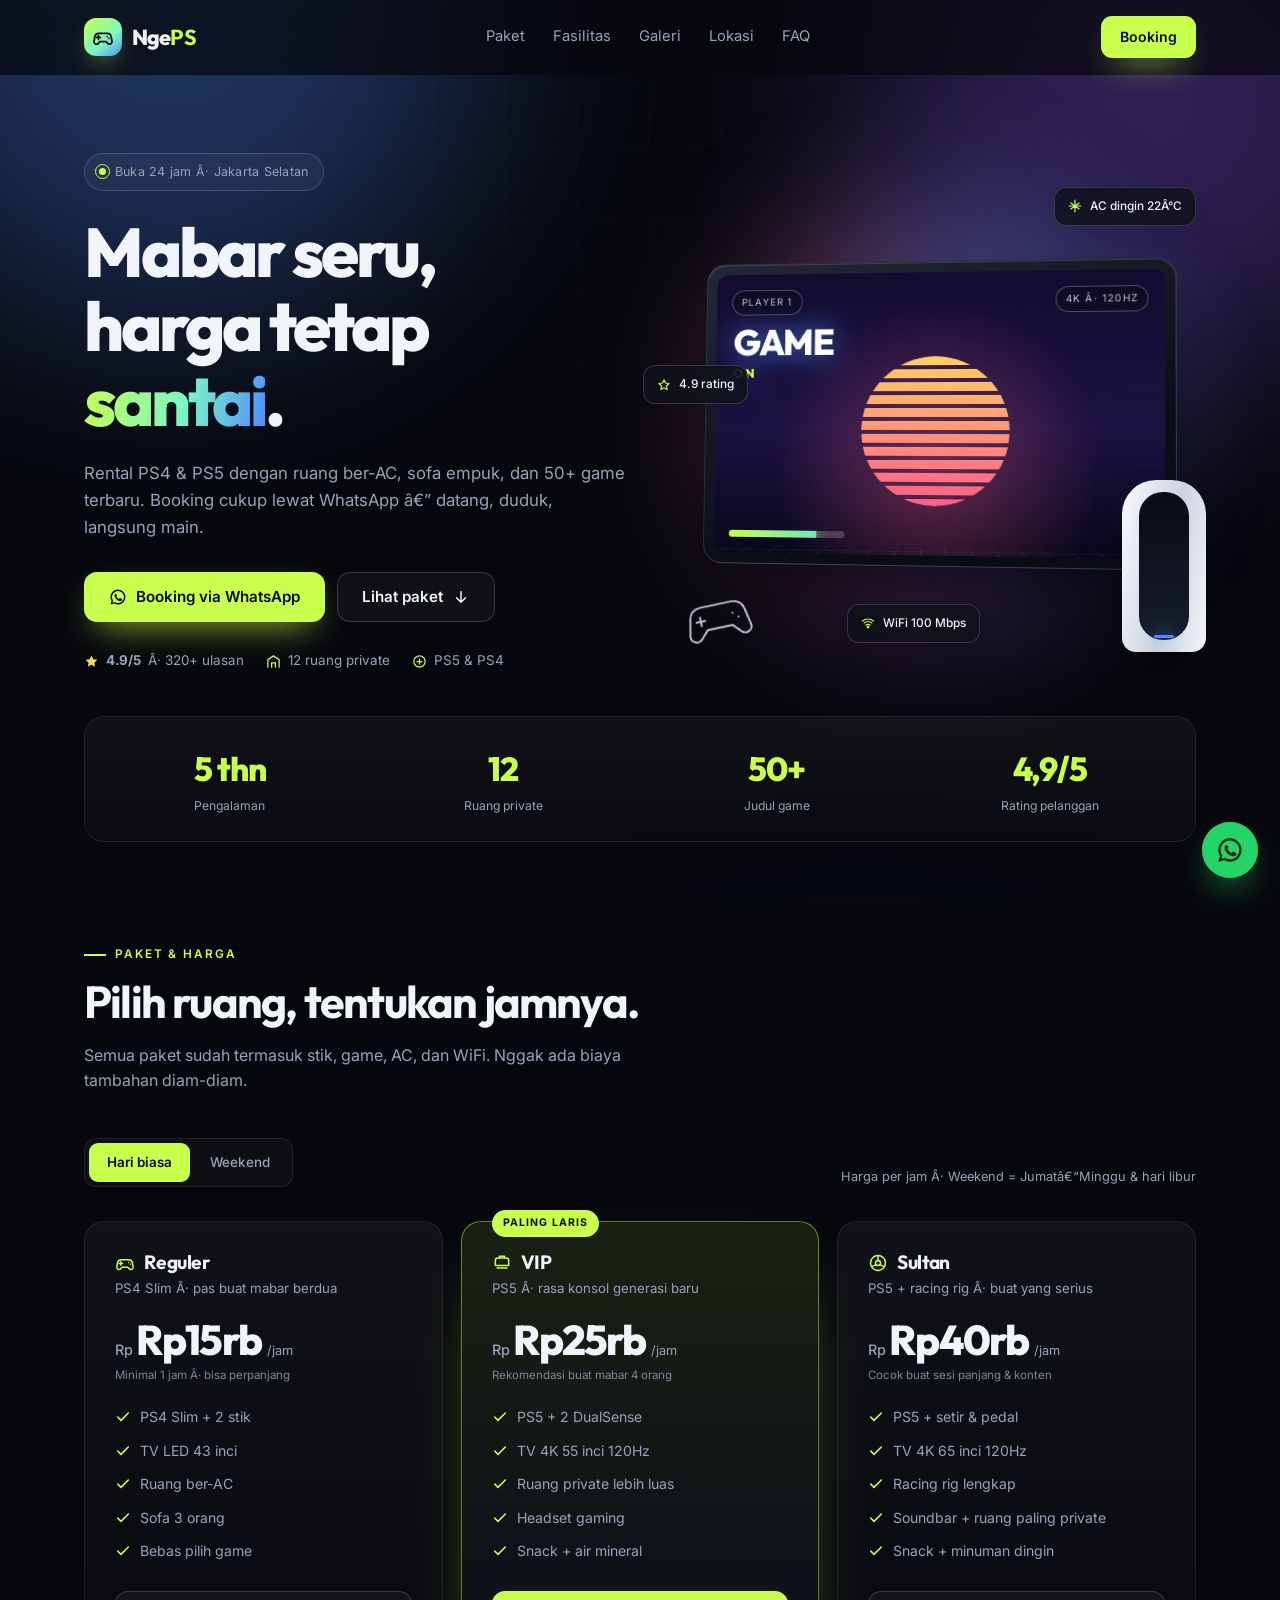
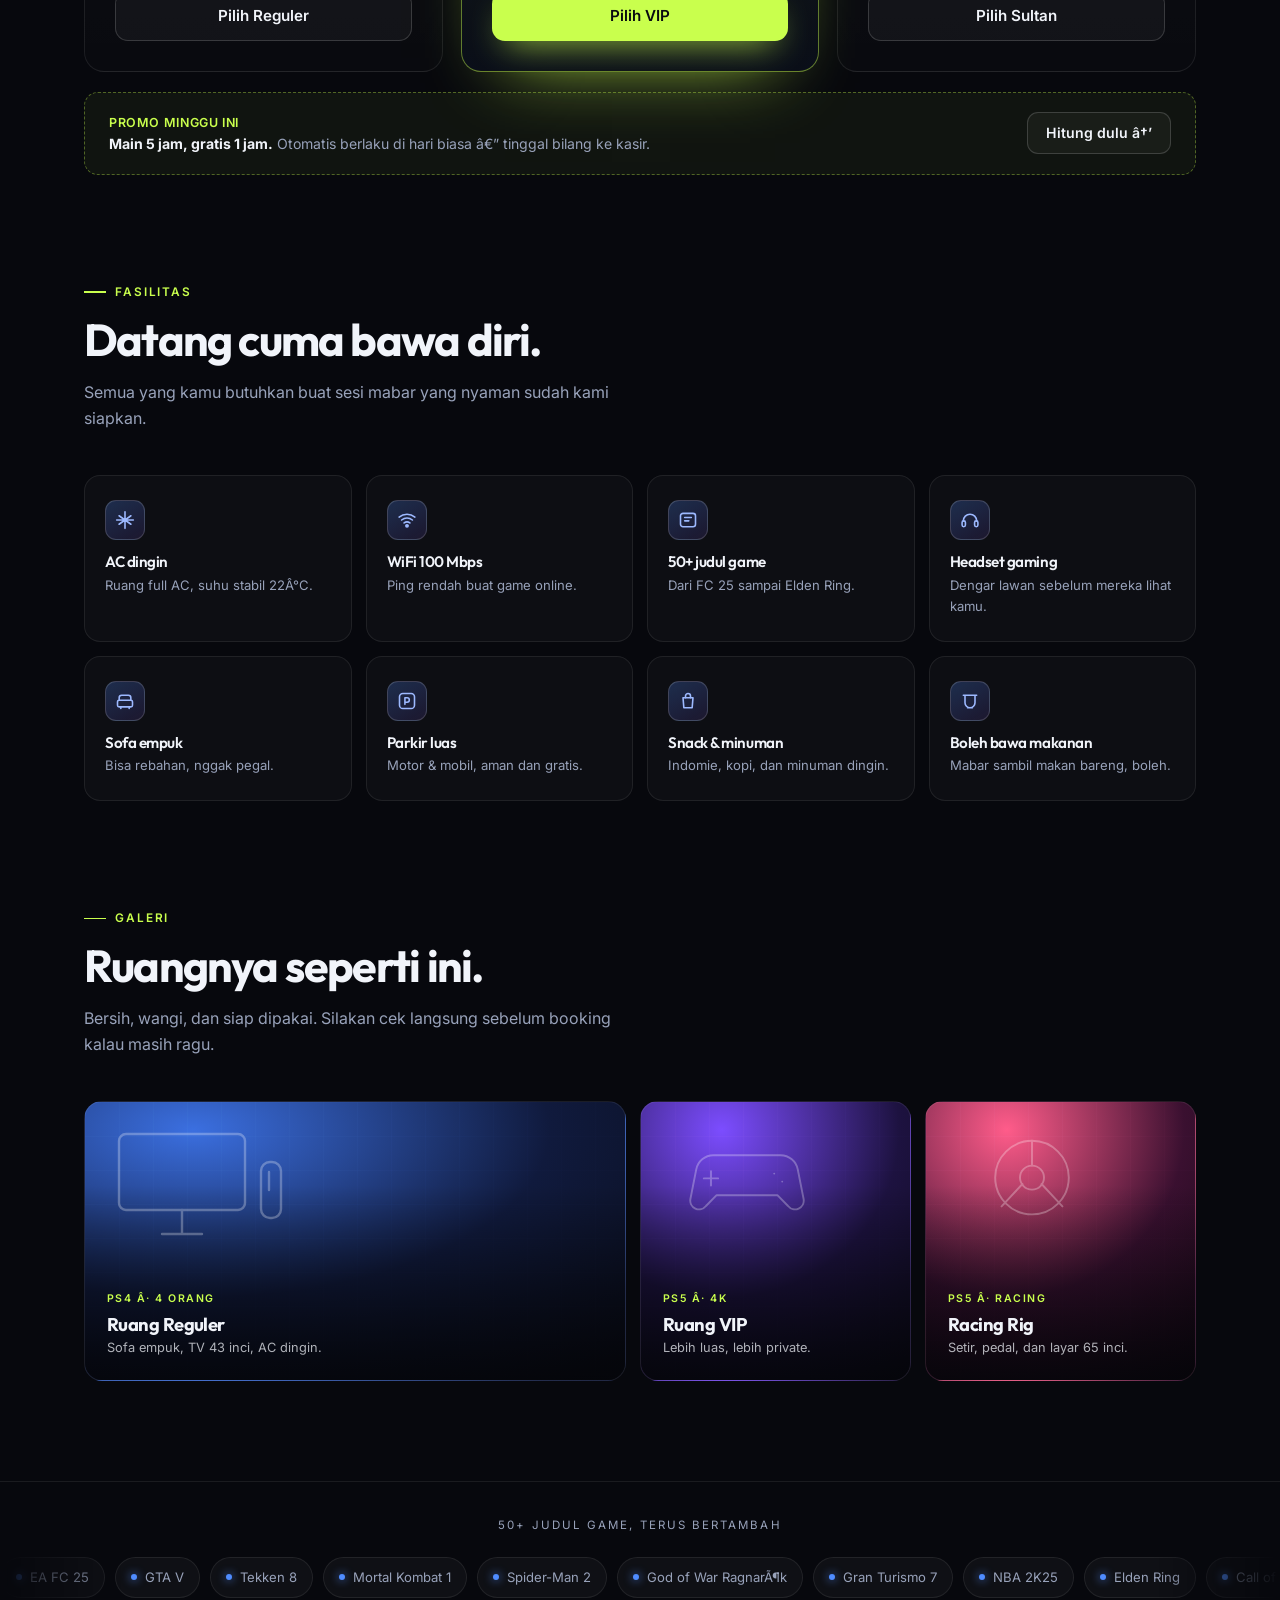
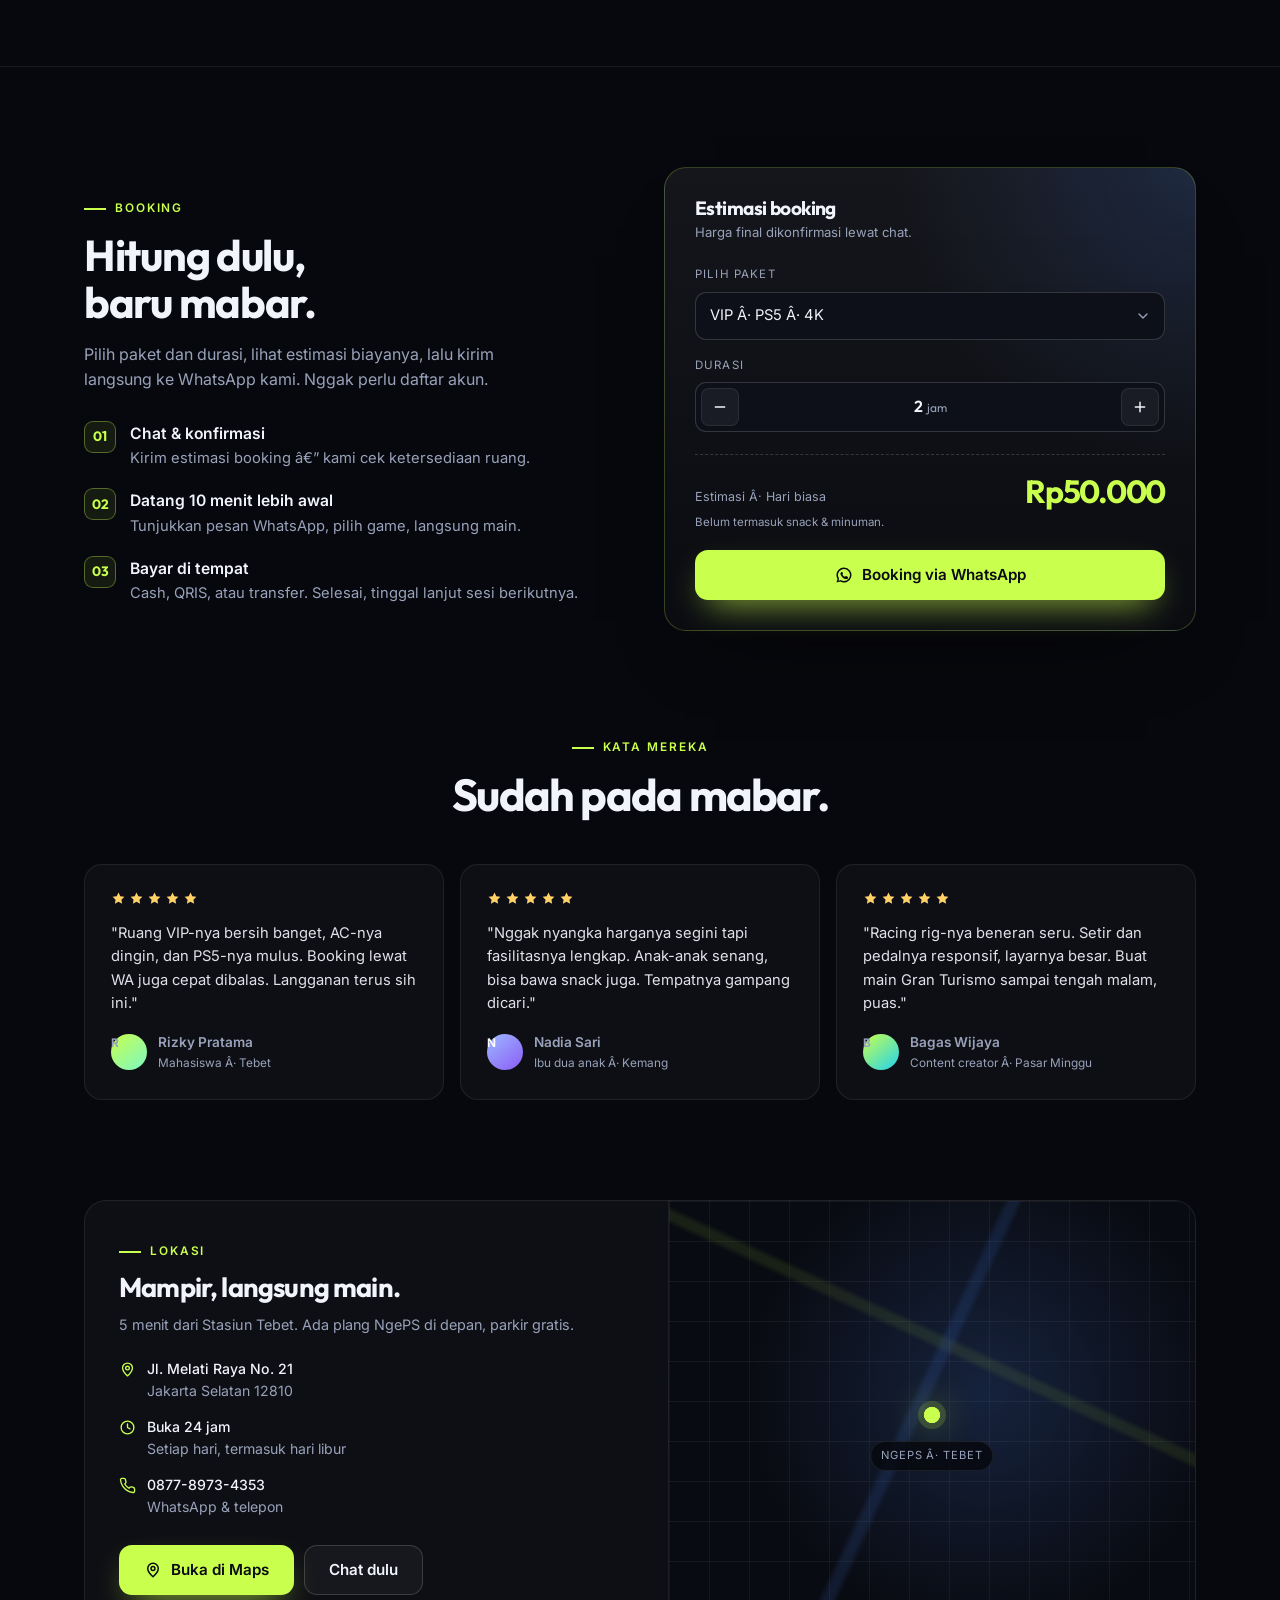
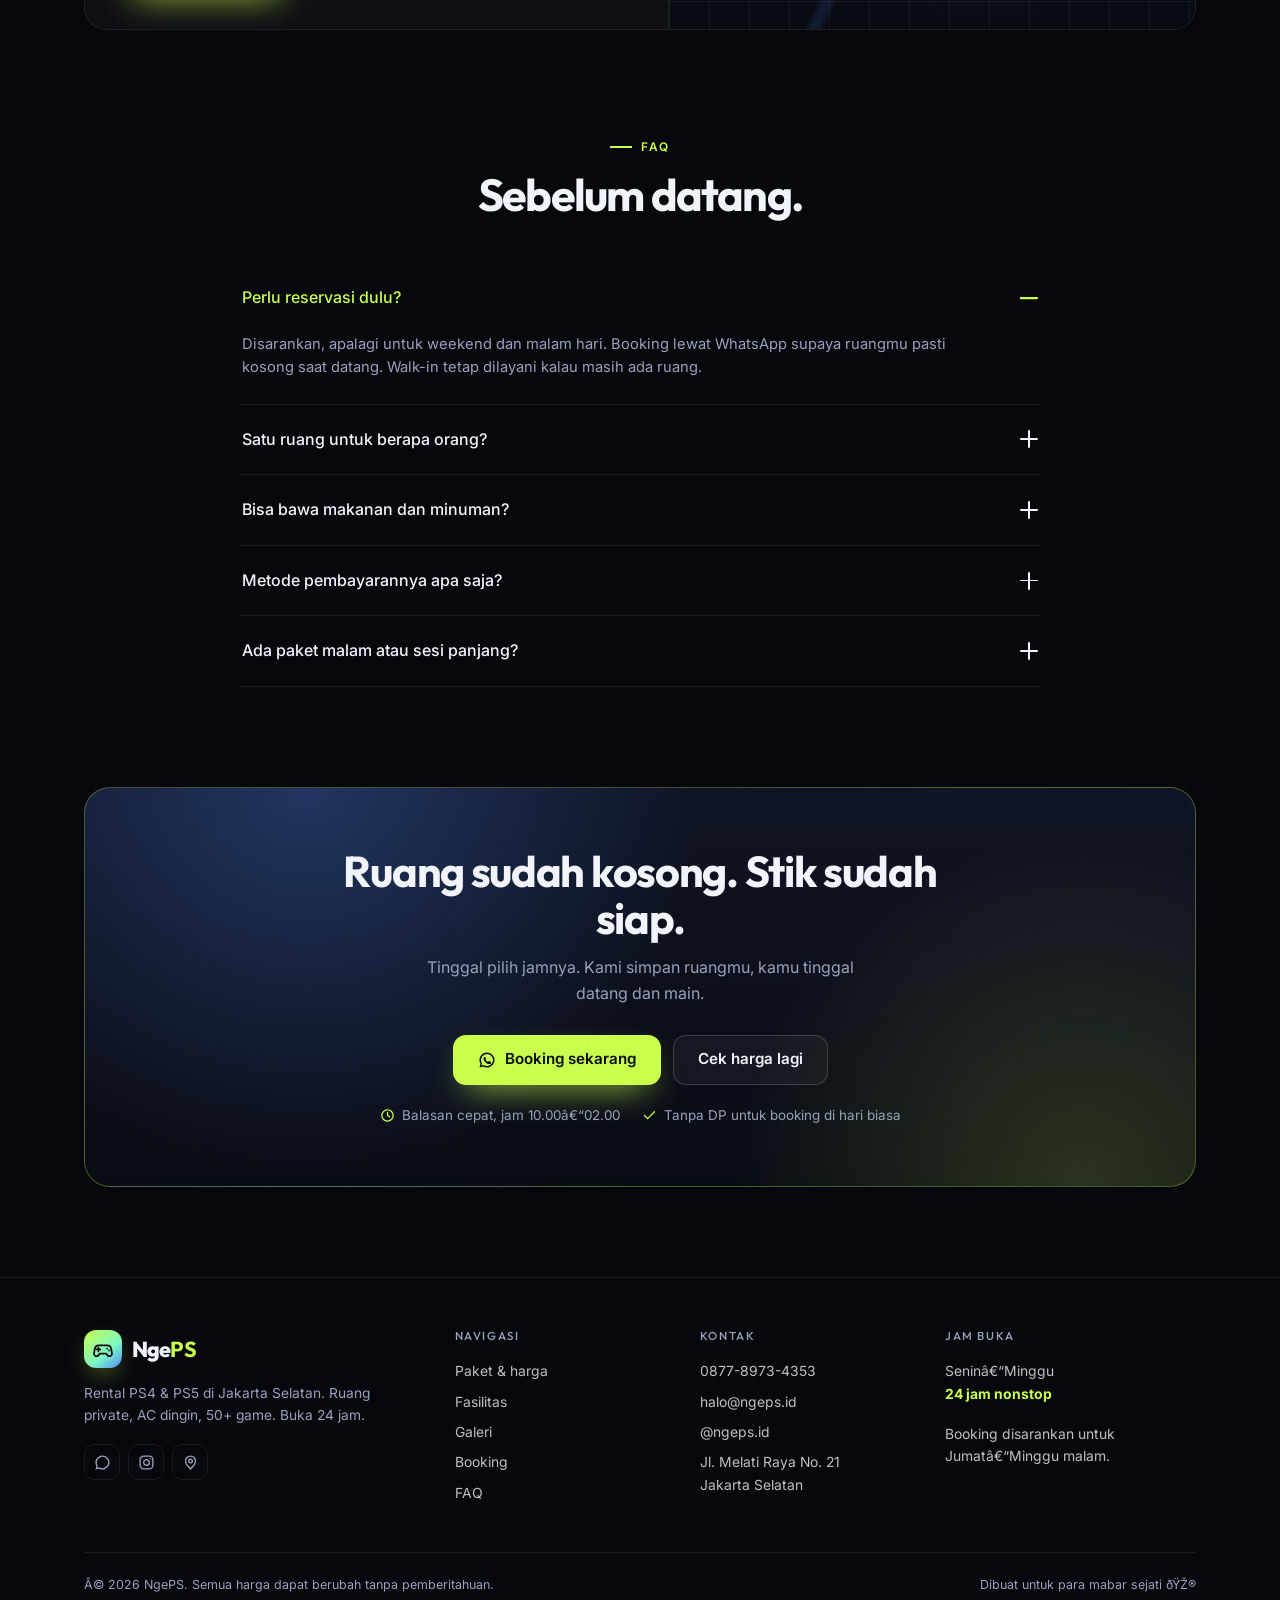
==== commit 944516c7: "Add files via upload" ====
--- a/index.html
+++ b/index.html
@@ -1,716 +1,1351 @@
 <!DOCTYPE html>
 <html lang="id">
 <head>
-  <meta charset="UTF-8">
-  <meta name="viewport" content="width=device-width, initial-scale=1">
-  <script>
-    document.documentElement.classList.add('js');
-    // Failsafe: kalau script.js gagal dimuat, konten tetap terlihat.
-    setTimeout(function () {
-      if (!window.__revealReady) document.documentElement.classList.remove('js');
-    }, 2000);
-  </script>
-
-  <meta name="author" content="Andreas Powel Sinaga">
-  <meta name="description" content="Jasa pembuatan landing page dan website UMKM yang cepat, responsif, dan diarahkan agar pengunjung langsung menghubungi Anda. Konsultasi awal gratis.">
-  <meta name="theme-color" content="#0f9f6e">
-
-  <title>Andreas Powel Sinaga — Jasa Pembuatan Website untuk UMKM</title>
-
-  <meta property="og:type" content="website">
-  <meta property="og:locale" content="id_ID">
-  <meta property="og:site_name" content="Andreas Powel Sinaga">
-  <meta property="og:title" content="Andreas Powel Sinaga — Jasa Pembuatan Website untuk UMKM">
-  <meta property="og:description" content="Landing page dan website UMKM yang rapi, cepat, dan fokus mengarahkan pengunjung ke WhatsApp. Konsultasi awal gratis.">
-  <meta property="og:url" content="https://powelgondez-spec.github.io/portfolio/">
-  <meta property="og:image" content="https://powelgondez-spec.github.io/portfolio/og-image.png">
-  <meta property="og:image:width" content="1200">
-  <meta property="og:image:height" content="630">
-  <meta property="og:image:alt" content="Andreas Powel Sinaga — jasa pembuatan website untuk UMKM">
-
-  <meta name="twitter:card" content="summary_large_image">
-  <meta name="twitter:title" content="Andreas Powel Sinaga — Jasa Pembuatan Website untuk UMKM">
-  <meta name="twitter:description" content="Landing page dan website UMKM yang rapi, cepat, dan fokus mengarahkan pengunjung ke WhatsApp.">
-  <meta name="twitter:image" content="https://powelgondez-spec.github.io/portfolio/og-image.png">
-
-  <link rel="canonical" href="https://powelgondez-spec.github.io/portfolio/">
-
-  <link rel="icon" href="data:image/svg+xml,%3Csvg xmlns='http://www.w3.org/2000/svg' viewBox='0 0 100 100'%3E%3Crect width='100' height='100' rx='24' fill='%230f9f6e'/%3E%3Ctext x='50' y='71' font-family='Arial,sans-serif' font-size='54' font-weight='bold' fill='%23ffffff' text-anchor='middle'%3EA%3C/text%3E%3C/svg%3E">
-
-  <link rel="preconnect" href="https://fonts.googleapis.com">
-  <link rel="preconnect" href="https://fonts.gstatic.com" crossorigin>
-  <link href="https://fonts.googleapis.com/css2?family=Plus+Jakarta+Sans:wght@400;500;600;700;800&display=swap" rel="stylesheet">
-  <link rel="stylesheet" href="styles.css">
-
-  <script type="application/ld+json">
-  {
-    "@context": "https://schema.org",
-    "@type": "ProfessionalService",
-    "name": "Andreas Powel Sinaga",
-    "description": "Jasa pembuatan landing page dan website UMKM yang cepat, responsif, dan fokus pada konversi.",
-    "url": "https://powelgondez-spec.github.io/portfolio/",
-    "image": "https://powelgondez-spec.github.io/portfolio/og-image.png",
-    "areaServed": "ID",
-    "telephone": "+6287789734353",
-    "sameAs": ["https://github.com/powelgondez-spec"],
-    "knowsAbout": ["Web Development", "HTML", "CSS", "JavaScript", "Landing Page"]
-  }
-  </script>
+<meta charset="UTF-8" />
+<meta name="viewport" content="width=device-width, initial-scale=1" />
+<title>NgePS â€” Rental PS4 &amp; PS5 Jakarta | Buka 24 Jam</title>
+<meta name="description" content="Rental PS4 & PS5 di Jakarta Selatan. Ruang ber-AC, sofa empuk, 50+ game terbaru, buka 24 jam. Booking cepat lewat WhatsApp, mulai Rp15rb/jam." />
+<meta name="theme-color" content="#07080d" />
+<link rel="icon" href="data:image/svg+xml,%3Csvg xmlns='http://www.w3.org/2000/svg' viewBox='0 0 32 32'%3E%3Crect width='32' height='32' rx='8' fill='%23c9ff4d'/%3E%3Cpath d='M10 11h12a5 5 0 0 1 4.9 4l1 5.5a3 3 0 0 1-5.2 2.4L20.5 21h-9l-2.2 1.9a3 3 0 0 1-5.2-2.4l1-5.5A5 5 0 0 1 10 11Z' fill='none' stroke='%23090b10' stroke-width='2' stroke-linejoin='round'/%3E%3C/svg%3E" />
+<meta property="og:type" content="website" />
+<meta property="og:title" content="NgePS â€” Rental PS4 & PS5 Jakarta" />
+<meta property="og:description" content="Mabar seru, harga tetap santai. Ruang ber-AC, PS5 4K, 50+ game. Buka 24 jam." />
+
+<!--
+  ============================================================
+  PANDUAN EDIT CEPAT
+  1. Nomor WhatsApp  -> cari "WA_NUMBER" di bagian script paling bawah
+  2. Alamat & jam    -> cari "ALAMAT" dan "JAM BUKA" di section Lokasi
+  3. Harga           -> cari "const PRICES" di bagian script
+  4. Foto galeri     -> ganti blok div.photo dengan tag img berisi foto asli
+  5. Nama brand      -> cari kata "NgePS" (logo, footer, meta)
+  ============================================================
+-->
+
+<link rel="preconnect" href="https://fonts.googleapis.com" />
+<link rel="preconnect" href="https://fonts.gstatic.com" crossorigin />
+<link href="https://fonts.googleapis.com/css2?family=Inter:wght@400;500;600&family=Outfit:wght@500;600;700;800&display=swap" rel="stylesheet" />
+
+<style>
+  :root{
+    --bg:#07080d;
+    --bg-2:#0b0d15;
+    --panel:#0f121c;
+    --panel-2:#141827;
+    --text:#f1f4fa;
+    --muted:#98a2ba;
+    --line:rgba(255,255,255,.08);
+    --line-strong:rgba(255,255,255,.16);
+    --lime:#c9ff4d;
+    --blue:#4f8cff;
+    --violet:#8b5cf6;
+    --pink:#ff5c8a;
+    --wrap:1160px;
+    --r:18px;
+  }
+  *,*::before,*::after{box-sizing:border-box}
+  html{scroll-behavior:smooth;scroll-padding-top:92px;-webkit-text-size-adjust:100%}
+  body{
+    margin:0;background:var(--bg);color:var(--text);
+    font-family:"Inter",system-ui,-apple-system,"Segoe UI",Roboto,sans-serif;
+    font-size:16px;line-height:1.6;overflow-x:hidden;-webkit-font-smoothing:antialiased;
+  }
+  ::selection{background:var(--lime);color:#0a0b10}
+  a{color:inherit;text-decoration:none}
+  img,svg{display:block;max-width:100%}
+  button{font:inherit;color:inherit;background:none;border:0;cursor:pointer}
+  h1,h2,h3,h4{font-family:"Outfit","Inter",sans-serif;letter-spacing:-.03em;line-height:1.08;margin:0;font-weight:700}
+  p{margin:0}
+  .wrap{width:100%;max-width:var(--wrap);margin:0 auto;padding:0 24px}
+  :focus-visible{outline:2px solid var(--lime);outline-offset:3px;border-radius:6px}
+
+  /* page ambience */
+  .page-glow{position:fixed;inset:0;z-index:-2;overflow:hidden;pointer-events:none}
+  .page-glow span{position:absolute;border-radius:50%;filter:blur(110px);opacity:.5}
+  .page-glow .g1{width:620px;height:620px;top:-300px;left:-140px;background:#4f8cff;opacity:.32}
+  .page-glow .g2{width:560px;height:560px;top:-180px;right:-150px;background:#8b5cf6;opacity:.3}
+  .page-glow .g3{width:700px;height:700px;top:1000px;left:40%;background:#1b2a6b;opacity:.32}
+  .page-grid{
+    position:fixed;inset:0;z-index:-1;pointer-events:none;opacity:.35;
+    background-image:linear-gradient(var(--line) 1px,transparent 1px),linear-gradient(90deg,var(--line) 1px,transparent 1px);
+    background-size:72px 72px;
+    mask-image:radial-gradient(circle at 50% 0%,#000,transparent 60%);
+    -webkit-mask-image:radial-gradient(circle at 50% 0%,#000,transparent 60%);
+  }
+
+  /* header */
+  header{
+    position:sticky;top:0;z-index:60;
+    background:rgba(7,8,13,.72);backdrop-filter:blur(18px);-webkit-backdrop-filter:blur(18px);
+    border-bottom:1px solid transparent;transition:border-color .3s,background .3s;
+  }
+  header.scrolled{border-bottom-color:var(--line);background:rgba(7,8,13,.9)}
+  .nav{display:flex;align-items:center;justify-content:space-between;gap:24px;height:74px}
+  .logo{display:flex;align-items:center;gap:10px;font-family:"Outfit",sans-serif;font-weight:800;font-size:1.35rem;letter-spacing:-.04em}
+  .logo-text{display:inline-flex;align-items:baseline}
+  .logo-mark{
+    width:38px;height:38px;border-radius:12px;display:grid;place-items:center;
+    background:linear-gradient(140deg,var(--lime),#7cf7c4 60%,var(--blue));
+    color:#08090f;box-shadow:0 10px 26px -10px rgba(201,255,77,.8);
+  }
+  .logo-mark svg{width:22px;height:22px}
+  .logo b{color:var(--lime)}
+  .nav-links{display:flex;gap:28px;font-size:.92rem;color:var(--muted)}
+  .nav-links a{transition:color .2s}
+  .nav-links a:hover{color:var(--text)}
+  .nav-actions{display:flex;align-items:center;gap:10px}
+  .menu-btn{display:none;width:40px;height:40px;border-radius:11px;border:1px solid var(--line);place-items:center;color:var(--text)}
+  .menu-btn svg{width:20px;height:20px}
+  .mobile-menu{display:none;flex-direction:column;padding:6px 24px 20px;border-top:1px solid var(--line);background:rgba(7,8,13,.98)}
+  .mobile-menu a{padding:13px 2px;border-bottom:1px solid var(--line);color:var(--muted);font-size:.95rem}
+  .mobile-menu a:last-child{border-bottom:0;color:var(--lime);font-weight:500}
+  .mobile-menu.open{display:flex}
+
+  /* buttons */
+  .btn{
+    display:inline-flex;align-items:center;justify-content:center;gap:9px;
+    height:50px;padding:0 24px;border-radius:13px;font-weight:600;font-size:.95rem;
+    border:1px solid transparent;white-space:nowrap;
+    transition:transform .2s,box-shadow .25s,background .2s,border-color .2s;
+  }
+  .btn svg{width:18px;height:18px;transition:transform .2s}
+  .btn:hover{transform:translateY(-2px)}
+  .btn:active{transform:translateY(0)}
+  .btn-lime{background:var(--lime);color:#090b10;box-shadow:0 14px 34px -14px rgba(201,255,77,.9)}
+  .btn-lime:hover{box-shadow:0 20px 44px -16px rgba(201,255,77,1)}
+  .btn-lime:hover svg{transform:scale(1.08)}
+  .btn-ghost{border-color:var(--line-strong);background:rgba(255,255,255,.04);color:var(--text)}
+  .btn-ghost:hover{background:rgba(255,255,255,.08);border-color:rgba(255,255,255,.3)}
+  .btn-sm{height:42px;padding:0 18px;font-size:.88rem;border-radius:11px}
+
+  /* hero */
+  .hero{position:relative;padding:78px 0 40px;z-index:1}
+  .hero-grid{display:grid;grid-template-columns:1.02fr .98fr;gap:48px;align-items:center}
+  .eyebrow{
+    display:inline-flex;align-items:center;gap:9px;margin-bottom:24px;
+    padding:8px 14px;border-radius:100px;border:1px solid var(--line-strong);
+    background:rgba(255,255,255,.04);font-size:.78rem;color:var(--muted);letter-spacing:.02em;
+  }
+  .pulse{position:relative;width:7px;height:7px;border-radius:50%;background:var(--lime);flex:none}
+  .pulse::after{content:"";position:absolute;inset:-4px;border-radius:50%;border:1px solid var(--lime);animation:pulse 2s ease-out infinite}
+  @keyframes pulse{0%{transform:scale(.6);opacity:.9}100%{transform:scale(1.8);opacity:0}}
+  .hero h1{font-size:clamp(2.7rem,5.6vw,4.3rem);font-weight:800;letter-spacing:-.045em}
+  .hero h1 .grad{
+    background:linear-gradient(100deg,var(--lime),#7cf7c4 55%,var(--blue));
+    -webkit-background-clip:text;background-clip:text;color:transparent;
+  }
+  .hero .lead{margin-top:22px;font-size:1.05rem;color:var(--muted);max-width:50ch}
+  .hero-cta{display:flex;flex-wrap:wrap;gap:12px;margin-top:32px}
+  .hero-trust{display:flex;flex-wrap:wrap;gap:10px 22px;margin-top:28px;font-size:.84rem;color:var(--muted)}
+  .hero-trust span{display:flex;align-items:center;gap:7px}
+  .hero-trust svg{width:15px;height:15px;color:var(--lime);flex:none}
+  .hero-trust .star{color:#ffd166}
+
+  /* hero art */
+  .stage{position:relative;display:grid;place-items:center;min-height:470px}
+  .stage-glow{position:absolute;width:78%;aspect-ratio:1;border-radius:50%;filter:blur(70px);opacity:.45;
+    background:conic-gradient(from 40deg,#4f8cff,#8b5cf6,#ff5c8a,#4f8cff);animation:spin 24s linear infinite}
+  @keyframes spin{to{transform:rotate(360deg)}}
+  .tv{position:relative;width:100%;max-width:476px;z-index:2;animation:float 9s ease-in-out infinite}
+  @keyframes float{50%{transform:translateY(-12px)}}
+  .tv-frame{
+    padding:10px;border-radius:20px;
+    background:linear-gradient(160deg,#232838,#0b0d15 70%);
+    border:1px solid rgba(255,255,255,.14);
+    box-shadow:0 46px 90px -34px rgba(0,0,0,.95),inset 0 1px 0 rgba(255,255,255,.12);
+    transform:perspective(1300px) rotateY(-8deg) rotateX(3deg);
+  }
+  .screen{position:relative;aspect-ratio:16/10;border-radius:12px;overflow:hidden;
+    background:radial-gradient(circle at 50% 68%,rgba(255,92,138,.35),transparent 55%),linear-gradient(180deg,#120b2e,#1b1140 55%,#08061a)}
+  .sun{
+    position:absolute;left:50%;top:30%;width:150px;height:150px;transform:translateX(-50%);
+    border-radius:50%;background:linear-gradient(180deg,#ffd166,#ff5c8a);
+    box-shadow:0 0 80px rgba(255,92,138,.65);
+    -webkit-mask-image:repeating-linear-gradient(180deg,#000 0 9px,transparent 9px 13px);
+    mask-image:repeating-linear-gradient(180deg,#000 0 9px,transparent 9px 13px);
+  }
+  .floor{
+    position:absolute;left:-30%;right:-30%;bottom:-12%;height:56%;opacity:.75;
+    background-image:linear-gradient(rgba(79,140,255,.65) 1px,transparent 1px),linear-gradient(90deg,rgba(79,140,255,.65) 1px,transparent 1px);
+    background-size:38px 38px;
+    transform:perspective(210px) rotateX(62deg);transform-origin:bottom;
+    -webkit-mask-image:linear-gradient(transparent,#000 45%);mask-image:linear-gradient(transparent,#000 45%);
+  }
+  .screen-hud{position:absolute;inset:0;padding:16px;display:flex;flex-direction:column;justify-content:space-between;font-size:.62rem;letter-spacing:.12em;text-transform:uppercase;color:rgba(255,255,255,.75)}
+  .hud-row{display:flex;justify-content:space-between;align-items:flex-start;gap:12px}
+  .hud-pill{padding:4px 9px;border-radius:100px;border:1px solid rgba(255,255,255,.28);background:rgba(6,7,13,.35);backdrop-filter:blur(6px)}
+  .screen-title{position:absolute;left:18px;top:52px;font-family:"Outfit",sans-serif;font-weight:800;font-size:2.3rem;line-height:1;letter-spacing:-.04em;color:#fff;text-shadow:0 0 30px rgba(79,140,255,.9)}
+  .screen-title span{display:block;font-size:.8rem;letter-spacing:.2em;color:var(--lime);margin-top:6px}
+  .hud-bar{width:120px;height:7px;border-radius:4px;background:rgba(255,255,255,.2);overflow:hidden}
+  .hud-bar i{display:block;width:76%;height:100%;background:linear-gradient(90deg,var(--lime),#6ee7b7);box-shadow:0 0 14px var(--lime)}
+  .scan{position:absolute;inset:0;pointer-events:none;opacity:.25;
+    background:repeating-linear-gradient(180deg,rgba(255,255,255,.055) 0 1px,transparent 1px 3px)}
+  .console{
+    position:absolute;right:-2%;bottom:-1%;width:84px;height:172px;z-index:4;
+    border-radius:34px 34px 14px 14px;
+    background:linear-gradient(100deg,#f8f9fc,#ccd3e0 55%,#f1f4f9);
+    box-shadow:0 26px 50px -20px rgba(0,0,0,.95);
+  }
+  .console::before{content:"";position:absolute;inset:12px 17px;border-radius:24px;background:linear-gradient(180deg,#0a0c13,#171d2d)}
+  .console::after{content:"";position:absolute;left:50%;bottom:14px;width:20px;height:3px;transform:translateX(-50%);border-radius:2px;background:var(--blue);box-shadow:0 0 16px var(--blue)}
+  .chip{
+    position:absolute;z-index:3;display:flex;align-items:center;gap:8px;
+    padding:9px 13px;border-radius:12px;font-size:.74rem;font-weight:500;
+    background:rgba(15,18,28,.82);border:1px solid var(--line-strong);
+    backdrop-filter:blur(14px);box-shadow:0 18px 34px -18px rgba(0,0,0,.9);
+    animation:bob 7s ease-in-out infinite;
+  }
+  .chip svg{width:14px;height:14px;color:var(--lime);flex:none}
+  .chip-a{top:2%;right:0;animation-delay:-2s}
+  .chip-b{bottom:1%;left:33%;animation-delay:-4s}
+  .chip-c{top:40%;left:-6%;animation-delay:-1s}
+  @keyframes bob{50%{transform:translateY(-11px)}}
+  .pad{position:absolute;left:1%;bottom:1%;width:76px;height:52px;z-index:3;color:#dfe5f2;filter:drop-shadow(0 10px 18px rgba(0,0,0,.7));transform:rotate(-12deg);opacity:.85;animation:bob 8s ease-in-out infinite}
+  /* stats strip */
+  .stats{display:grid;grid-template-columns:repeat(4,1fr);gap:8px;margin-top:44px;padding:26px 12px;border-radius:20px;
+    border:1px solid var(--line);background:linear-gradient(180deg,rgba(255,255,255,.045),rgba(255,255,255,.015));text-align:center}
+  .stats b{display:block;font-family:"Outfit",sans-serif;font-size:clamp(1.5rem,2.6vw,2.1rem);font-weight:800;letter-spacing:-.03em;color:var(--lime)}
+  .stats span{font-size:.76rem;color:var(--muted);line-height:1.35;display:block;margin-top:2px}
+
+  /* section base */
+  section{position:relative;z-index:1}
+  .sec{padding:100px 0}
+  .sec-head{max-width:640px;margin-bottom:44px}
+  .sec-head.center{margin-left:auto;margin-right:auto;text-align:center}
+  .eyebrow-line{display:inline-flex;align-items:center;gap:9px;font-size:.74rem;letter-spacing:.16em;text-transform:uppercase;color:var(--lime);font-weight:600}
+  .eyebrow-line::before{content:"";width:22px;height:1.5px;background:var(--lime)}
+  .sec-head h2{font-size:clamp(1.9rem,3.8vw,2.8rem);margin-top:14px;letter-spacing:-.04em}
+  .sec-head p{color:var(--muted);margin-top:16px;max-width:56ch}
+  .sec-head.center p{margin-left:auto;margin-right:auto}
+
+  /* pricing */
+  .day-toggle{display:inline-flex;padding:4px;border-radius:12px;border:1px solid var(--line);background:rgba(255,255,255,.03);gap:2px}
+  .day-toggle button{padding:9px 18px;border-radius:9px;font-size:.84rem;color:var(--muted);font-weight:500;transition:background .25s,color .25s}
+  .day-toggle button[aria-pressed="true"]{background:var(--lime);color:#090b10;font-weight:600}
+  .price-top{display:flex;align-items:flex-end;justify-content:space-between;gap:24px;flex-wrap:wrap;margin-bottom:34px}
+  .price-note{font-size:.8rem;color:var(--muted)}
+  .plans{display:grid;grid-template-columns:repeat(3,1fr);gap:18px;align-items:stretch}
+  .plan{
+    position:relative;display:flex;flex-direction:column;padding:30px;border-radius:20px;
+    border:1px solid var(--line);background:linear-gradient(180deg,rgba(255,255,255,.045),rgba(255,255,255,.012));
+    transition:transform .3s,border-color .3s,box-shadow .3s;
+  }
+  .plan:hover{transform:translateY(-6px);border-color:rgba(201,255,77,.35);box-shadow:0 30px 60px -40px rgba(201,255,77,.8)}
+  .plan.hot{border-color:rgba(201,255,77,.45);background:linear-gradient(180deg,rgba(201,255,77,.1),rgba(79,140,255,.05));box-shadow:0 30px 70px -44px rgba(201,255,77,.9);transform:translateY(-8px)}
+  .plan.hot:hover{transform:translateY(-12px)}
+  .plan-tag{position:absolute;top:-12px;left:30px;font-size:.66rem;font-weight:700;letter-spacing:.1em;text-transform:uppercase;
+    color:#090b10;background:var(--lime);padding:5px 11px;border-radius:100px}
+  .plan h3{font-size:1.2rem;display:flex;align-items:center;gap:9px}
+  .plan h3 svg{width:20px;height:20px;color:var(--lime)}
+  .plan-sub{font-size:.83rem;color:var(--muted);margin-top:5px}
+  .amount{display:flex;align-items:baseline;gap:3px;margin:20px 0 4px}
+  .amount .rp{font-size:.9rem;color:var(--muted);font-weight:500}
+  .amount b{font-family:"Outfit",sans-serif;font-size:2.6rem;font-weight:800;letter-spacing:-.045em;line-height:1}
+  .amount .per{font-size:.8rem;color:var(--muted);margin-left:3px}
+  .amount-note{font-size:.72rem;color:var(--muted);opacity:.8}
+  .plan ul{list-style:none;padding:0;margin:22px 0 28px;display:grid;gap:11px;flex:1}
+  .plan li{display:flex;gap:9px;align-items:flex-start;font-size:.88rem;color:var(--muted)}
+  .plan li svg{flex:none;width:16px;height:16px;margin-top:3px;color:var(--lime)}
+  .plan .btn{width:100%}
+  .promo{
+    display:flex;align-items:center;justify-content:space-between;gap:18px;flex-wrap:wrap;
+    margin-top:20px;padding:18px 24px;border-radius:14px;
+    border:1px dashed rgba(201,255,77,.35);background:rgba(201,255,77,.05);
+  }
+  .promo p{font-size:.88rem;color:var(--muted)}
+  .promo b{color:var(--text)}
+  .promo .tagline{font-size:.78rem;color:var(--lime);font-weight:600;letter-spacing:.05em;text-transform:uppercase}
+
+  /* facilities */
+  .facilities{display:grid;grid-template-columns:repeat(4,1fr);gap:14px}
+  .facility{padding:24px 20px;border-radius:16px;border:1px solid var(--line);background:rgba(255,255,255,.028);transition:border-color .25s,background .25s,transform .25s}
+  .facility:hover{border-color:rgba(79,140,255,.4);background:rgba(79,140,255,.07);transform:translateY(-4px)}
+  .facility .ico{width:40px;height:40px;border-radius:11px;display:grid;place-items:center;margin-bottom:14px;
+    background:linear-gradient(150deg,rgba(79,140,255,.25),rgba(139,92,246,.12));border:1px solid var(--line-strong)}
+  .facility .ico svg{width:20px;height:20px;color:#9db9ff}
+  .facility h3{font-size:.95rem;font-weight:600;margin-bottom:4px}
+  .facility p{font-size:.82rem;color:var(--muted)}
+
+  /* gallery */
+  .gallery{display:grid;grid-template-columns:2fr 1fr 1fr;gap:14px}
+  .photo{
+    position:relative;border-radius:18px;overflow:hidden;min-height:280px;
+    border:1px solid var(--line);display:flex;align-items:flex-end;padding:22px;
+    transition:transform .35s,border-color .35s;
+  }
+  .photo:hover{transform:translateY(-4px);border-color:var(--line-strong)}
+  .photo::before{
+    content:"";position:absolute;inset:0;
+    background-image:linear-gradient(rgba(255,255,255,.06) 1px,transparent 1px),linear-gradient(90deg,rgba(255,255,255,.06) 1px,transparent 1px);
+    background-size:34px 34px;opacity:.6;mix-blend-mode:overlay;
+  }
+  .photo::after{content:"";position:absolute;inset:0;background:linear-gradient(180deg,transparent 30%,rgba(4,5,9,.85))}
+  .photo.p1{background:radial-gradient(120% 110% at 20% 10%,#3b6fe0,#101a3d 55%,#080a14)}
+  .photo.p2{background:radial-gradient(120% 110% at 30% 10%,#7c4dff,#1d1240 55%,#0a0814)}
+  .photo.p3{background:radial-gradient(120% 110% at 30% 10%,#ff5c8a,#3a1030 55%,#12060f)}
+  .photo .meta{position:relative;z-index:2}
+  .photo .meta span{font-size:.66rem;letter-spacing:.14em;text-transform:uppercase;color:var(--lime);font-weight:600}
+  .photo .meta h3{font-size:1.15rem;margin-top:5px}
+  .photo .meta p{font-size:.8rem;color:rgba(241,244,250,.72);margin-top:3px}
+  .photo .art{position:absolute;top:26px;left:26px;width:160px;height:auto;opacity:.28;color:#fff;z-index:1}
+  .photo.p1 .art{width:200px}
+
+  /* games marquee */
+  .games-strip{padding:34px 0;border-top:1px solid var(--line);border-bottom:1px solid var(--line);margin-top:60px;overflow:hidden}
+  .games-label{text-align:center;font-size:.72rem;letter-spacing:.18em;text-transform:uppercase;color:var(--muted);margin-bottom:22px}
+  .marquee{overflow:hidden;mask-image:linear-gradient(90deg,transparent,#000 10%,#000 90%,transparent);-webkit-mask-image:linear-gradient(90deg,transparent,#000 10%,#000 90%,transparent)}
+  .track{display:flex;width:max-content;animation:scroll 38s linear infinite}
+  .marquee:hover .track{animation-play-state:paused}
+  .group{display:flex;gap:10px;padding-right:10px}
+  .game{
+    display:flex;align-items:center;gap:8px;padding:9px 15px;border-radius:100px;white-space:nowrap;
+    border:1px solid var(--line);background:rgba(255,255,255,.035);font-size:.82rem;color:var(--muted);
+  }
+  .game i{width:6px;height:6px;border-radius:50%;background:var(--blue);box-shadow:0 0 10px var(--blue);flex:none}
+  @keyframes scroll{to{transform:translateX(-50%)}}
+
+  /* booking calculator */
+  .booking-grid{display:grid;grid-template-columns:1fr 1fr;gap:48px;align-items:center}
+  .steps{list-style:none;padding:0;margin:28px 0 0;display:grid;gap:18px;counter-reset:s}
+  .steps li{display:flex;gap:14px}
+  .steps li b{flex:none;width:32px;height:32px;border-radius:9px;display:grid;place-items:center;font-family:"Outfit",sans-serif;
+    border:1px solid rgba(201,255,77,.35);background:rgba(201,255,77,.08);color:var(--lime);font-size:.85rem}
+  .steps li span{font-size:.92rem;color:var(--muted)}
+  .steps li span strong{display:block;color:var(--text);font-weight:600;font-size:.98rem;margin-bottom:1px}
+  .calc{
+    position:relative;padding:30px;border-radius:22px;border:1px solid rgba(201,255,77,.22);
+    background:
+      radial-gradient(500px circle at 100% 0%,rgba(79,140,255,.16),transparent 60%),
+      linear-gradient(180deg,rgba(255,255,255,.06),rgba(255,255,255,.02));
+    box-shadow:0 40px 80px -50px rgba(0,0,0,.9);
+  }
+  .calc h3{font-size:1.2rem;margin-bottom:4px}
+  .calc .calc-sub{font-size:.82rem;color:var(--muted);margin-bottom:22px}
+  .field{margin-bottom:16px}
+  .field label{display:block;font-size:.72rem;letter-spacing:.1em;text-transform:uppercase;color:var(--muted);margin-bottom:8px}
+  .select-wrap{position:relative}
+  .select-wrap select{
+    width:100%;height:48px;appearance:none;-webkit-appearance:none;padding:0 42px 0 14px;
+    border-radius:11px;border:1px solid var(--line-strong);background:#0d1019;color:var(--text);
+    font:inherit;font-size:.92rem;cursor:pointer;
+  }
+  .select-wrap svg{position:absolute;right:14px;top:50%;transform:translateY(-50%);width:16px;height:16px;pointer-events:none;color:var(--muted)}
+  .stepper{display:flex;align-items:center;justify-content:space-between;gap:8px;padding:5px;border-radius:11px;border:1px solid var(--line-strong);background:#0d1019}
+  .stepper button{width:38px;height:38px;border-radius:8px;display:grid;place-items:center;border:1px solid var(--line);color:var(--text);background:rgba(255,255,255,.05);transition:background .2s,color .2s}
+  .stepper button:hover:not(:disabled){background:var(--lime);color:#090b10}
+  .stepper button:disabled{opacity:.35;cursor:not-allowed}
+  .stepper button svg{width:16px;height:16px}
+  .stepper .val{font-family:"Outfit",sans-serif;font-weight:600;font-size:1rem;display:flex;align-items:baseline;gap:4px}
+  .stepper .val small{font-size:.75rem;color:var(--muted);font-weight:400}
+  .calc-total{display:flex;align-items:flex-end;justify-content:space-between;gap:12px;margin:22px 0 6px;padding-top:20px;border-top:1px dashed var(--line-strong)}
+  .calc-total span{font-size:.78rem;color:var(--muted)}
+  .calc-total b{font-family:"Outfit",sans-serif;font-size:2rem;letter-spacing:-.04em;color:var(--lime);line-height:1}
+  .calc-note{font-size:.72rem;color:var(--muted);margin-bottom:18px}
+  .calc .btn{width:100%}
+
+  /* testimonials */
+  .quotes{display:grid;grid-template-columns:repeat(3,1fr);gap:16px}
+  .quote{padding:26px;border-radius:18px;border:1px solid var(--line);background:rgba(255,255,255,.03);display:flex;flex-direction:column;gap:16px}
+  .stars{display:flex;gap:3px;color:#ffd166}
+  .stars svg{width:15px;height:15px}
+  .quote p{font-size:.92rem;color:var(--text);opacity:.92;flex:1}
+  .person{display:flex;align-items:center;gap:11px}
+  .avatar{width:36px;height:36px;border-radius:50%;display:grid;place-items:center;font-weight:700;font-size:.8rem;color:#090b10;background:linear-gradient(140deg,var(--lime),#7cf7c4)}
+  .person:nth-child(2) .avatar{background:linear-gradient(140deg,#9db9ff,var(--violet));color:#fff}
+  .person b{display:block;font-size:.85rem;font-weight:600}
+  .person span{display:block;font-size:.74rem;color:var(--muted)}
+
+  /* location */
+  .loc{display:grid;grid-template-columns:1.05fr .95fr;border-radius:22px;overflow:hidden;border:1px solid var(--line);background:rgba(255,255,255,.03)}
+  .loc-info{padding:34px}
+  .loc-info h2{font-size:1.7rem;margin-bottom:10px}
+  .loc-info p{font-size:.9rem;color:var(--muted)}
+  .loc-list{list-style:none;padding:0;margin:22px 0 26px;display:grid;gap:13px}
+  .loc-list li{display:flex;gap:11px;font-size:.88rem;color:var(--muted)}
+  .loc-list svg{flex:none;width:17px;height:17px;color:var(--lime);margin-top:3px}
+  .loc-list b{color:var(--text);font-weight:500}
+  .loc-cta{display:flex;flex-wrap:wrap;gap:10px}
+  .map{
+    position:relative;min-height:300px;display:grid;place-items:center;
+    background:
+      radial-gradient(circle at 60% 45%,rgba(79,140,255,.18),transparent 60%),
+      linear-gradient(rgba(255,255,255,.05) 1px,transparent 1px),
+      linear-gradient(90deg,rgba(255,255,255,.05) 1px,transparent 1px),
+      #090b12;
+    background-size:auto,40px 40px,40px 40px,auto;
+    border-left:1px solid var(--line);
+  }
+  .map::before{
+    content:"";position:absolute;inset:0;opacity:.35;
+    background:
+      linear-gradient(115deg,transparent 46%,rgba(79,140,255,.35) 47%,rgba(79,140,255,.35) 48%,transparent 49%),
+      linear-gradient(25deg,transparent 60%,rgba(201,255,77,.25) 61%,rgba(201,255,77,.25) 62%,transparent 63%);
+  }
+  .pin{position:relative;z-index:2;display:grid;place-items:center}
+  .pin-dot{width:16px;height:16px;border-radius:50%;background:var(--lime);box-shadow:0 0 0 6px rgba(201,255,77,.16),0 0 34px rgba(201,255,77,.8)}
+  .pin-ring{position:absolute;width:16px;height:16px;border-radius:50%;border:1.5px solid var(--lime);animation:ring 2.4s ease-out infinite}
+  .pin-ring:nth-child(2){animation-delay:.8s}
+  @keyframes ring{0%{transform:scale(1);opacity:.9}100%{transform:scale(4);opacity:0}}
+  .pin-label{position:absolute;top:34px;left:50%;transform:translateX(-50%);white-space:nowrap;font-size:.7rem;letter-spacing:.08em;text-transform:uppercase;color:var(--muted);padding:5px 10px;border-radius:100px;border:1px solid var(--line);background:rgba(7,8,13,.8)}
+
+  /* faq */
+  .faq{max-width:800px;margin:0 auto}
+  details{border-bottom:1px solid var(--line)}
+  details summary{list-style:none;cursor:pointer;display:flex;align-items:center;justify-content:space-between;gap:18px;padding:22px 2px;font-weight:500;font-size:1rem;transition:color .2s}
+  details summary::-webkit-details-marker{display:none}
+  details summary:hover{color:var(--lime)}
+  details summary .plus{position:relative;width:18px;height:18px;flex:none}
+  details summary .plus::before,details summary .plus::after{content:"";position:absolute;background:currentColor;border-radius:2px;transition:transform .3s}
+  details summary .plus::before{top:8px;left:0;width:18px;height:1.6px}
+  details summary .plus::after{left:8px;top:0;width:1.6px;height:18px}
+  details[open] summary{color:var(--lime)}
+  details[open] summary .plus::after{transform:rotate(90deg)}
+  details p{padding:0 40px 24px 2px;font-size:.92rem;color:var(--muted)}
+
+  /* cta */
+  .cta{
+    position:relative;overflow:hidden;border-radius:26px;padding:60px 40px;text-align:center;
+    border:1px solid rgba(201,255,77,.3);
+    background:
+      radial-gradient(600px circle at 20% 0%,rgba(79,140,255,.28),transparent 65%),
+      radial-gradient(500px circle at 90% 100%,rgba(201,255,77,.16),transparent 70%),
+      linear-gradient(180deg,#0f1424,#0a0c14);
+  }
+  .cta h2{font-size:clamp(1.9rem,3.6vw,2.7rem);max-width:22ch;margin:0 auto}
+  .cta p{color:var(--muted);margin:14px auto 28px;max-width:46ch}
+  .cta .hero-cta{justify-content:center;margin-top:0}
+  .cta .hero-trust{justify-content:center;margin-top:20px}
+
+  /* footer */
+  footer{border-top:1px solid var(--line);margin-top:90px;padding:52px 0 28px;position:relative;z-index:1}
+  .foot-grid{display:grid;grid-template-columns:1.6fr 1fr 1fr 1.2fr;gap:36px}
+  .foot-brand p{font-size:.86rem;color:var(--muted);margin-top:14px;max-width:32ch}
+  .social{display:flex;gap:8px;margin-top:18px}
+  .social a{width:36px;height:36px;border-radius:10px;display:grid;place-items:center;border:1px solid var(--line);color:var(--muted);transition:color .2s,border-color .2s,background .2s}
+  .social a:hover{color:var(--lime);border-color:rgba(201,255,77,.4);background:rgba(201,255,77,.08)}
+  .social svg{width:17px;height:17px}
+  .foot-col h4{font-size:.72rem;letter-spacing:.14em;text-transform:uppercase;color:var(--muted);margin-bottom:14px;font-weight:500}
+  .foot-col a,.foot-col p{display:block;font-size:.87rem;color:rgba(241,244,250,.78);padding:4px 0;transition:color .2s}
+  .foot-col a:hover{color:var(--lime)}
+  .foot-bottom{display:flex;align-items:center;justify-content:space-between;gap:14px;flex-wrap:wrap;
+    margin-top:44px;padding-top:22px;border-top:1px solid var(--line);font-size:.78rem;color:var(--muted)}
+
+  /* floating wa + mobile bar */
+  .fab{
+    position:fixed;right:22px;bottom:22px;z-index:70;width:56px;height:56px;border-radius:50%;
+    display:grid;place-items:center;background:#25d366;color:#062b13;
+    box-shadow:0 16px 34px -12px rgba(37,211,102,.8);transition:transform .2s;
+  }
+  .fab:hover{transform:scale(1.07)}
+  .fab svg{width:28px;height:28px}
+  .fab::after{content:"";position:absolute;inset:0;border-radius:50%;border:2px solid rgba(37,211,102,.6);animation:ring 2.6s ease-out infinite}
+  .mobile-bar{
+    display:none;position:fixed;left:0;right:0;bottom:0;z-index:70;
+    align-items:center;justify-content:space-between;gap:14px;padding:12px 18px calc(12px + env(safe-area-inset-bottom));
+    background:rgba(9,11,18,.96);border-top:1px solid var(--line);backdrop-filter:blur(16px);
+  }
+  .mobile-bar small{display:block;font-size:.68rem;color:var(--muted)}
+  .mobile-bar b{font-family:"Outfit",sans-serif;font-size:1.05rem;color:var(--lime)}
+  .mobile-bar .btn{height:44px;padding:0 18px;font-size:.85rem}
+
+  /* reveal */
+  .reveal{opacity:0;transform:translateY(24px);transition:opacity .7s cubic-bezier(.2,.7,.2,1),transform .7s cubic-bezier(.2,.7,.2,1);transition-delay:var(--d,0s)}
+  .reveal.in{opacity:1;transform:none}
+
+  /* responsive */
+  @media (max-width:1020px){
+    .hero-grid{grid-template-columns:1fr;gap:40px}
+    .hero{padding-top:56px}
+    .stage{min-height:430px;max-width:520px;margin:0 auto;width:100%}
+    .plans{grid-template-columns:1fr;max-width:480px;margin:0 auto}
+    .plan.hot{transform:none}
+    .plan.hot:hover{transform:translateY(-6px)}
+    .facilities{grid-template-columns:repeat(2,1fr)}
+    .gallery{grid-template-columns:1fr 1fr}
+    .photo.p1{grid-column:1/-1}
+    .booking-grid{grid-template-columns:1fr;gap:34px}
+    .quotes{grid-template-columns:1fr;max-width:560px;margin:0 auto}
+    .loc{grid-template-columns:1fr}
+    .map{border-left:0;border-top:1px solid var(--line);min-height:240px}
+    .foot-grid{grid-template-columns:1fr 1fr}
+    .foot-brand{grid-column:1/-1}
+  }
+  @media (max-width:780px){
+    .nav-links,.nav-actions .btn{display:none}
+    .menu-btn{display:grid}
+    .sec{padding:72px 0}
+    .hero h1{letter-spacing:-.04em}
+    .stats{grid-template-columns:repeat(2,1fr);gap:20px 8px;padding:22px 12px}
+    .chip-c{display:none}
+    .chip-a{right:0}
+    .chip-b{left:0}
+    .console{right:-3%;bottom:0;width:64px;height:138px}
+    .pad{display:none}
+    .gallery{grid-template-columns:1fr}
+    .photo{min-height:220px}
+    .cta{padding:44px 22px}
+    .foot-grid{gap:28px}
+    .fab{display:none}
+    .mobile-bar{display:flex}
+    body{padding-bottom:74px}
+    .promo{padding:16px 18px}
+    .loc-info{padding:26px 22px}
+  }
+  @media (max-width:480px){
+    .hero h1{font-size:2.45rem}
+    .hero-cta{flex-direction:column;align-items:stretch}
+    .hero-cta .btn{width:100%}
+    .chip{font-size:.68rem;padding:7px 10px}
+    .screen-title{font-size:1.9rem}
+    .loc-cta .btn{width:100%}
+    .console{display:none}
+  }
+  @media (prefers-reduced-motion:reduce){
+    *,*::before,*::after{animation:none!important;transition:none!important}
+    html{scroll-behavior:auto}
+    .reveal{opacity:1;transform:none}
+  }
+</style>
 </head>
-<body>
-  <a class="skip-link" href="#konten">Lewati ke konten</a>
-
-  <!-- Sprite ikon: didefinisikan sekali, dipakai lewat <use href="#i-..."> -->
-  <svg class="icon-sprite" xmlns="http://www.w3.org/2000/svg" aria-hidden="true" focusable="false">
-    <symbol id="i-whatsapp" viewBox="0 0 24 24">
-      <path fill="currentColor" d="M17.472 14.382c-.297-.149-1.758-.867-2.03-.967-.273-.099-.471-.148-.67.15-.197.297-.767.966-.94 1.164-.173.199-.347.223-.644.075-.297-.15-1.255-.463-2.39-1.475-.883-.788-1.48-1.761-1.653-2.059-.173-.297-.018-.458.13-.606.134-.133.298-.347.446-.52.149-.174.198-.298.298-.497.099-.198.05-.371-.025-.52-.075-.149-.669-1.612-.916-2.207-.242-.579-.487-.5-.669-.51-.173-.008-.371-.01-.57-.01-.198 0-.52.074-.792.372-.272.297-1.04 1.016-1.04 2.479 0 1.462 1.065 2.875 1.213 3.074.149.198 2.096 3.2 5.077 4.487.709.306 1.262.489 1.694.625.712.227 1.36.195 1.871.118.571-.085 1.758-.719 2.006-1.413.248-.694.248-1.289.173-1.413-.074-.124-.272-.198-.57-.347m-5.421 7.403h-.004a9.87 9.87 0 0 1-5.031-1.378l-.361-.214-3.741.982.998-3.648-.235-.374a9.86 9.86 0 0 1-1.51-5.26c.001-5.45 4.436-9.884 9.888-9.884 2.64 0 5.122 1.03 6.988 2.898a9.825 9.825 0 0 1 2.893 6.994c-.003 5.45-4.437 9.885-9.885 9.885m8.413-18.297A11.815 11.815 0 0 0 12.05 0C5.495 0 .16 5.335.157 11.892c0 2.096.547 4.142 1.588 5.945L.057 24l6.305-1.654a11.882 11.882 0 0 0 5.683 1.448h.005c6.554 0 11.89-5.335 11.893-11.893a11.821 11.821 0 0 0-3.48-8.413Z"/>
-    </symbol>
-    <symbol id="i-github" viewBox="0 0 24 24">
-      <path fill="currentColor" d="M12 .5C5.73.5.5 5.73.5 12a11.5 11.5 0 0 0 7.86 10.92c.58.1.79-.25.79-.55 0-.27-.01-1.17-.02-2.12-3.2.7-3.88-1.36-3.88-1.36-.52-1.33-1.28-1.68-1.28-1.68-1.04-.71.08-.7.08-.7 1.15.08 1.76 1.18 1.76 1.18 1.03 1.76 2.7 1.25 3.36.96.1-.75.4-1.25.73-1.54-2.56-.29-5.25-1.28-5.25-5.7 0-1.26.45-2.29 1.18-3.1-.12-.29-.51-1.46.11-3.05 0 0 .96-.31 3.15 1.18a10.9 10.9 0 0 1 5.74 0c2.18-1.49 3.14-1.18 3.14-1.18.63 1.59.24 2.76.12 3.05.74.81 1.18 1.84 1.18 3.1 0 4.43-2.7 5.4-5.27 5.69.42.36.79 1.07.79 2.16 0 1.56-.01 2.82-.01 3.2 0 .31.21.66.8.55A11.5 11.5 0 0 0 23.5 12C23.5 5.73 18.27.5 12 .5Z"/>
-    </symbol>
-    <symbol id="i-arrow-right" viewBox="0 0 24 24" fill="none" stroke="currentColor" stroke-width="2" stroke-linecap="round" stroke-linejoin="round">
-      <path d="M5 12h14"/>
-      <path d="m13 6 6 6-6 6"/>
-    </symbol>
-    <symbol id="i-check" viewBox="0 0 24 24" fill="none" stroke="currentColor" stroke-width="2.2" stroke-linecap="round" stroke-linejoin="round">
-      <path d="M20 6 9 17l-5-5"/>
-    </symbol>
-    <symbol id="i-code" viewBox="0 0 24 24" fill="none" stroke="currentColor" stroke-width="1.9" stroke-linecap="round" stroke-linejoin="round">
-      <path d="m8 6-6 6 6 6"/>
-      <path d="m16 6 6 6-6 6"/>
-    </symbol>
-    <symbol id="i-monitor" viewBox="0 0 24 24" fill="none" stroke="currentColor" stroke-width="1.8" stroke-linecap="round" stroke-linejoin="round">
-      <rect x="2.5" y="4" width="19" height="13" rx="2"/>
-      <path d="M8 21h8M12 17v4"/>
-    </symbol>
-    <symbol id="i-briefcase" viewBox="0 0 24 24" fill="none" stroke="currentColor" stroke-width="1.8" stroke-linecap="round" stroke-linejoin="round">
-      <rect x="2.5" y="7" width="19" height="13" rx="2.5"/>
-      <path d="M8.5 7V5.5a2 2 0 0 1 2-2h3a2 2 0 0 1 2 2V7"/>
-      <path d="M2.5 12.5h19"/>
-    </symbol>
-    <symbol id="i-store" viewBox="0 0 24 24" fill="none" stroke="currentColor" stroke-width="1.8" stroke-linecap="round" stroke-linejoin="round">
-      <path d="M3 9.5 4.5 4h15L21 9.5"/>
-      <path d="M3 9.5h18V20H3z"/>
-      <path d="M9 20v-5h6v5"/>
-    </symbol>
-    <symbol id="i-bolt" viewBox="0 0 24 24" fill="none" stroke="currentColor" stroke-width="1.8" stroke-linecap="round" stroke-linejoin="round">
-      <path d="M13 2 4 14h7l-1 8 9-12h-7l1-8Z"/>
-    </symbol>
-    <symbol id="i-layout" viewBox="0 0 24 24" fill="none" stroke="currentColor" stroke-width="1.8" stroke-linecap="round" stroke-linejoin="round">
-      <rect x="3" y="4" width="18" height="16" rx="2"/>
-      <path d="M3 10h18M10 10v10"/>
-    </symbol>
-    <symbol id="i-chat" viewBox="0 0 24 24" fill="none" stroke="currentColor" stroke-width="1.8" stroke-linecap="round" stroke-linejoin="round">
-      <path d="M21 12a8 8 0 0 1-8 8H8l-5 3 1.2-4.2A8 8 0 1 1 21 12Z"/>
-    </symbol>
-    <symbol id="i-external" viewBox="0 0 24 24" fill="none" stroke="currentColor" stroke-width="1.9" stroke-linecap="round" stroke-linejoin="round">
-      <path d="M14 3h7v7"/>
-      <path d="M21 3 12 12"/>
-      <path d="M19 14v5a2 2 0 0 1-2 2H5a2 2 0 0 1-2-2V7a2 2 0 0 1 2-2h5"/>
-    </symbol>
-    <symbol id="i-close" viewBox="0 0 24 24" fill="none" stroke="currentColor" stroke-width="2" stroke-linecap="round">
-      <path d="M18 6 6 18"/>
-      <path d="m6 6 12 12"/>
-    </symbol>
-  </svg>
-
-  <!-- ========== HEADER ========== -->
-  <header class="site-header">
-    <div class="container header-inner">
-      <a class="brand" href="#beranda" aria-label="Andreas Powel Sinaga — kembali ke atas">
-        <span class="brand-mark" aria-hidden="true">A</span>
-        <span class="brand-text">Andreas<span class="brand-dot">.</span></span>
-      </a>
-
-      <button class="nav-toggle" type="button" aria-expanded="false" aria-controls="nav-menu" aria-label="Buka menu navigasi">
-        <span aria-hidden="true"></span>
-        <span aria-hidden="true"></span>
-        <span aria-hidden="true"></span>
+<body id="top">
+<div class="page-glow" aria-hidden="true"><span class="g1"></span><span class="g2"></span><span class="g3"></span></div>
+<div class="page-grid" aria-hidden="true"></div>
+
+<header id="header">
+  <div class="wrap nav">
+    <a href="#top" class="logo" aria-label="NgePS, beranda">
+      <span class="logo-mark" aria-hidden="true">
+        <svg viewBox="0 0 24 24" fill="none" stroke="currentColor" stroke-width="1.9" stroke-linecap="round" stroke-linejoin="round">
+          <path d="M7.5 8h9a4.5 4.5 0 0 1 4.4 3.7l.9 5a2.7 2.7 0 0 1-4.7 2.2L15.4 17H8.6l-1.7 1.9A2.7 2.7 0 0 1 2.2 16.7l.9-5A4.5 4.5 0 0 1 7.5 8Z"/>
+          <path d="M7 10.5v4M5 12.5h4M16.5 11.5h.01M18.5 13.5h.01"/>
+        </svg>
+      </span>
+      <span class="logo-text">Nge<b>PS</b></span>
+    </a>
+
+    <nav class="nav-links" aria-label="Navigasi utama">
+      <a href="#paket">Paket</a>
+      <a href="#fasilitas">Fasilitas</a>
+      <a href="#galeri">Galeri</a>
+      <a href="#lokasi">Lokasi</a>
+      <a href="#faq">FAQ</a>
+    </nav>
+
+    <div class="nav-actions">
+      <a class="btn btn-lime btn-sm" href="#booking">Booking</a>
+      <button class="menu-btn" id="menuBtn" aria-label="Buka menu" aria-expanded="false" aria-controls="mobileMenu">
+        <svg viewBox="0 0 24 24" fill="none" stroke="currentColor" stroke-width="1.9" stroke-linecap="round"><path d="M4 7h16M4 12h16M4 17h16"/></svg>
       </button>
-
-      <nav class="nav" aria-label="Navigasi utama">
-        <ul class="nav-menu" id="nav-menu">
-          <li><a class="nav-link" href="#layanan">Layanan</a></li>
-          <li><a class="nav-link" href="#proyek">Proyek</a></li>
-          <li><a class="nav-link" href="#proses">Proses</a></li>
-          <li><a class="nav-link" href="#faq">FAQ</a></li>
-          <li><a class="nav-link" href="#kontak">Kontak</a></li>
-          <li>
-            <a class="btn btn--primary btn--sm nav-cta" href="https://wa.me/6287789734353?text=Halo%20Andreas%2C%20saya%20mau%20konsultasi%20soal%20pembuatan%20website." target="_blank" rel="noopener">
-              <svg class="icon" aria-hidden="true"><use href="#i-whatsapp"/></svg>
-              Konsultasi
+    </div>
+  </div>
+  <div class="mobile-menu" id="mobileMenu">
+    <a href="#paket">Paket &amp; harga</a>
+    <a href="#fasilitas">Fasilitas</a>
+    <a href="#galeri">Galeri</a>
+    <a href="#lokasi">Lokasi</a>
+    <a href="#faq">FAQ</a>
+    <a href="#booking">Booking sekarang â†’</a>
+  </div>
+</header>
+
+<main>
+  <!-- HERO -->
+  <section class="hero">
+    <div class="wrap">
+      <div class="hero-grid">
+        <div>
+          <div class="eyebrow reveal"><span class="pulse"></span> Buka 24 jam Â· Jakarta Selatan</div>
+          <h1 class="reveal" style="--d:.05s">Mabar seru,<br>harga tetap <span class="grad">santai</span>.</h1>
+          <p class="lead reveal" style="--d:.1s">
+            Rental PS4 &amp; PS5 dengan ruang ber-AC, sofa empuk, dan 50+ game terbaru. Booking cukup lewat WhatsApp â€” datang, duduk, langsung main.
+          </p>
+          <div class="hero-cta reveal" style="--d:.16s">
+            <a class="btn btn-lime" href="#booking">
+              <svg viewBox="0 0 24 24" fill="currentColor" aria-hidden="true"><path d="M12 2a10 10 0 0 0-8.6 15.1L2 22l5-1.3A10 10 0 1 0 12 2Zm0 18a8 8 0 0 1-4.1-1.1l-.3-.2-3 .8.8-2.9-.2-.3A8 8 0 1 1 12 20Zm4.4-5.9c-.2-.1-1.4-.7-1.6-.8-.2-.1-.4-.1-.5.1l-.7.9c-.1.2-.3.2-.5.1a6.5 6.5 0 0 1-3.2-2.8c-.1-.2 0-.3.1-.4l.6-.7c.1-.2.1-.3 0-.5l-.7-1.7c-.2-.4-.4-.4-.6-.4h-.5c-.2 0-.5.1-.7.3-.7.7-.9 1.6-.8 2.5.2 1.3 1 2.6 2.6 4.2 2 2 3.6 2.4 4.9 2.5.8.1 1.7-.2 2.3-.8.2-.2.3-.5.3-.7v-.5c0-.2 0-.4-.4-.6Z"/></svg>
+              Booking via WhatsApp
             </a>
-          </li>
-        </ul>
-      </nav>
+            <a class="btn btn-ghost" href="#paket">
+              Lihat paket
+              <svg viewBox="0 0 24 24" fill="none" stroke="currentColor" stroke-width="2" stroke-linecap="round" stroke-linejoin="round"><path d="M12 5v14M6 13l6 6 6-6"/></svg>
+            </a>
+          </div>
+          <div class="hero-trust reveal" style="--d:.22s">
+            <span>
+              <svg class="star" viewBox="0 0 24 24" fill="currentColor"><path d="m12 2.5 2.9 5.9 6.5.9-4.7 4.6 1.1 6.5L12 17.3l-5.8 3.1 1.1-6.5L2.6 9.3l6.5-.9L12 2.5Z"/></svg>
+              <b>4.9/5</b> Â· 320+ ulasan
+            </span>
+            <span>
+              <svg viewBox="0 0 24 24" fill="none" stroke="currentColor" stroke-width="2" stroke-linecap="round" stroke-linejoin="round"><path d="M3 21V9l9-6 9 6v12"/><path d="M9 21v-7h6v7"/></svg>
+              12 ruang private
+            </span>
+            <span>
+              <svg viewBox="0 0 24 24" fill="none" stroke="currentColor" stroke-width="2" stroke-linecap="round" stroke-linejoin="round"><circle cx="12" cy="12" r="9"/><path d="M8 12h8M12 8v8"/></svg>
+              PS5 &amp; PS4
+            </span>
+          </div>
+        </div>
+
+        <div class="stage reveal" style="--d:.18s" aria-hidden="true">
+          <div class="stage-glow"></div>
+
+          <div class="tv">
+            <div class="tv-frame">
+              <div class="screen">
+                <div class="sun"></div>
+                <div class="floor"></div>
+                <div class="screen-hud">
+                  <div class="hud-row">
+                    <span class="hud-pill">Player 1</span>
+                    <span class="hud-pill">4K Â· 120Hz</span>
+                  </div>
+                  <div class="hud-bar"><i></i></div>
+                </div>
+                <div class="screen-title">GAME<span>ON</span></div>
+                <div class="scan"></div>
+              </div>
+            </div>
+          </div>
+
+          <div class="console"></div>
+
+          <svg class="pad" viewBox="0 0 120 80" fill="none" stroke="currentColor" stroke-width="3" stroke-linecap="round" stroke-linejoin="round">
+            <path d="M34 20h52a18 18 0 0 1 17.6 14.8l5.2 26a10 10 0 0 1-17.6 8.2L80 57H40l-11.2 12A10 10 0 0 1 11.2 60.8l5.2-26A18 18 0 0 1 34 20Z"/>
+            <path d="M32 35v14M25 42h14M84 38h.01M92 46h.01"/>
+          </svg>
+
+          <div class="chip chip-a">
+            <svg viewBox="0 0 24 24" fill="none" stroke="currentColor" stroke-width="2" stroke-linecap="round"><path d="M12 2v20M4.9 6.9l14.2 10.2M19.1 6.9 4.9 17.1M2 12h20"/></svg>
+            AC dingin 22Â°C
+          </div>
+          <div class="chip chip-b">
+            <svg viewBox="0 0 24 24" fill="none" stroke="currentColor" stroke-width="2" stroke-linecap="round" stroke-linejoin="round"><path d="M2.5 8.5a15 15 0 0 1 19 0M5.5 12a10.5 10.5 0 0 1 13 0M8.5 15.5a6 6 0 0 1 7 0"/><circle cx="12" cy="19" r="1.4" fill="currentColor"/></svg>
+            WiFi 100 Mbps
+          </div>
+          <div class="chip chip-c">
+            <svg viewBox="0 0 24 24" fill="none" stroke="currentColor" stroke-width="2" stroke-linecap="round" stroke-linejoin="round"><path d="m12 3 2.6 5.6 6.1.8-4.5 4.3 1.2 6.1L12 16.9 6.6 19.8l1.2-6.1L3.3 9.4l6.1-.8L12 3Z"/></svg>
+            4.9 rating
+          </div>
+        </div>
+      </div>
+
+      <div class="stats reveal">
+        <div><b data-count="5" data-suffix=" thn">0</b><span>Pengalaman</span></div>
+        <div><b data-count="12">0</b><span>Ruang private</span></div>
+        <div><b data-count="50" data-suffix="+">0</b><span>Judul game</span></div>
+        <div><b data-count="4.9" data-decimals="1" data-suffix="/5">0</b><span>Rating pelanggan</span></div>
+      </div>
     </div>
-  </header>
-
-  <main id="konten" tabindex="-1">
-    <!-- ========== HERO ========== -->
-    <section class="hero" id="beranda">
-      <div class="container hero-inner">
-        <div class="hero-copy">
-          <p class="eyebrow reveal">
-            <span class="status-dot" aria-hidden="true"></span>
-            Tersedia untuk proyek baru
-          </p>
-
-          <h1 class="reveal" style="--d:.05s">
-            Website yang bikin<br>bisnis kamu
-            <span class="grad">dilirik.</span>
-          </h1>
-
-          <p class="lede reveal" style="--d:.1s">
-            Saya Andreas — membangun landing page dan website UMKM yang cepat,
-            responsif, dan diarahkan untuk satu hal: membuat pengunjung menghubungi kamu.
-          </p>
-
-          <div class="hero-actions reveal" style="--d:.15s">
-            <a class="btn btn--primary" href="https://wa.me/6287789734353?text=Halo%20Andreas%2C%20saya%20mau%20konsultasi%20soal%20pembuatan%20website." target="_blank" rel="noopener">
-              <svg class="icon" aria-hidden="true"><use href="#i-whatsapp"/></svg>
-              Konsultasi Gratis
-            </a>
-            <a class="btn btn--ghost" href="#proyek">
-              Lihat Karya
-              <svg class="icon" aria-hidden="true"><use href="#i-arrow-right"/></svg>
-            </a>
-          </div>
-
-          <ul class="trust-list reveal" style="--d:.2s">
+  </section>
+  <!-- PAKET -->
+  <section class="sec" id="paket" style="padding-top:56px">
+    <div class="wrap">
+      <div class="sec-head reveal">
+        <span class="eyebrow-line">Paket &amp; harga</span>
+        <h2>Pilih ruang, tentukan jamnya.</h2>
+        <p>Semua paket sudah termasuk stik, game, AC, dan WiFi. Nggak ada biaya tambahan diam-diam.</p>
+      </div>
+
+      <div class="price-top reveal">
+        <div class="day-toggle" role="group" aria-label="Pilih hari">
+          <button type="button" data-day="wd" aria-pressed="true">Hari biasa</button>
+          <button type="button" data-day="we" aria-pressed="false">Weekend</button>
+        </div>
+        <p class="price-note">Harga per jam Â· Weekend = Jumatâ€“Minggu &amp; hari libur</p>
+      </div>
+
+      <div class="plans">
+        <article class="plan reveal">
+          <h3>
+            <svg viewBox="0 0 24 24" fill="none" stroke="currentColor" stroke-width="1.8" stroke-linecap="round" stroke-linejoin="round"><path d="M7.5 8h9a4.5 4.5 0 0 1 4.4 3.7l.9 5a2.7 2.7 0 0 1-4.7 2.2L15.4 17H8.6l-1.7 1.9A2.7 2.7 0 0 1 2.2 16.7l.9-5A4.5 4.5 0 0 1 7.5 8Z"/><path d="M7 10.5v4M5 12.5h4M16.5 11.5h.01M18.5 13.5h.01"/></svg>
+            Reguler
+          </h3>
+          <p class="plan-sub">PS4 Slim Â· pas buat mabar berdua</p>
+          <div class="amount"><span class="rp">Rp</span><b data-price="reguler">15rb</b><span class="per">/jam</span></div>
+          <p class="amount-note">Minimal 1 jam Â· bisa perpanjang</p>
+          <ul>
+            <li><svg viewBox="0 0 24 24" fill="none" stroke="currentColor" stroke-width="2.4" stroke-linecap="round" stroke-linejoin="round"><path d="M20 6 9 17l-5-5"/></svg>PS4 Slim + 2 stik</li>
+            <li><svg viewBox="0 0 24 24" fill="none" stroke="currentColor" stroke-width="2.4" stroke-linecap="round" stroke-linejoin="round"><path d="M20 6 9 17l-5-5"/></svg>TV LED 43 inci</li>
+            <li><svg viewBox="0 0 24 24" fill="none" stroke="currentColor" stroke-width="2.4" stroke-linecap="round" stroke-linejoin="round"><path d="M20 6 9 17l-5-5"/></svg>Ruang ber-AC</li>
+            <li><svg viewBox="0 0 24 24" fill="none" stroke="currentColor" stroke-width="2.4" stroke-linecap="round" stroke-linejoin="round"><path d="M20 6 9 17l-5-5"/></svg>Sofa 3 orang</li>
+            <li><svg viewBox="0 0 24 24" fill="none" stroke="currentColor" stroke-width="2.4" stroke-linecap="round" stroke-linejoin="round"><path d="M20 6 9 17l-5-5"/></svg>Bebas pilih game</li>
+          </ul>
+          <a class="btn btn-ghost" href="#booking" data-plan-link="reguler">Pilih Reguler</a>
+        </article>
+
+        <article class="plan hot reveal" style="--d:.07s">
+          <span class="plan-tag">Paling laris</span>
+          <h3>
+            <svg viewBox="0 0 24 24" fill="none" stroke="currentColor" stroke-width="1.8" stroke-linecap="round" stroke-linejoin="round"><path d="M6 18h12M7 6h10a3 3 0 0 1 3 3v6H4V9a3 3 0 0 1 3-3Z"/><path d="M9 6V4h6v2"/></svg>
+            VIP
+          </h3>
+          <p class="plan-sub">PS5 Â· rasa konsol generasi baru</p>
+          <div class="amount"><span class="rp">Rp</span><b data-price="vip">25rb</b><span class="per">/jam</span></div>
+          <p class="amount-note">Rekomendasi buat mabar 4 orang</p>
+          <ul>
+            <li><svg viewBox="0 0 24 24" fill="none" stroke="currentColor" stroke-width="2.4" stroke-linecap="round" stroke-linejoin="round"><path d="M20 6 9 17l-5-5"/></svg>PS5 + 2 DualSense</li>
+            <li><svg viewBox="0 0 24 24" fill="none" stroke="currentColor" stroke-width="2.4" stroke-linecap="round" stroke-linejoin="round"><path d="M20 6 9 17l-5-5"/></svg>TV 4K 55 inci 120Hz</li>
+            <li><svg viewBox="0 0 24 24" fill="none" stroke="currentColor" stroke-width="2.4" stroke-linecap="round" stroke-linejoin="round"><path d="M20 6 9 17l-5-5"/></svg>Ruang private lebih luas</li>
+            <li><svg viewBox="0 0 24 24" fill="none" stroke="currentColor" stroke-width="2.4" stroke-linecap="round" stroke-linejoin="round"><path d="M20 6 9 17l-5-5"/></svg>Headset gaming</li>
+            <li><svg viewBox="0 0 24 24" fill="none" stroke="currentColor" stroke-width="2.4" stroke-linecap="round" stroke-linejoin="round"><path d="M20 6 9 17l-5-5"/></svg>Snack + air mineral</li>
+          </ul>
+          <a class="btn btn-lime" href="#booking" data-plan-link="vip">Pilih VIP</a>
+        </article>
+
+        <article class="plan reveal" style="--d:.14s">
+          <h3>
+            <svg viewBox="0 0 24 24" fill="none" stroke="currentColor" stroke-width="1.8" stroke-linecap="round" stroke-linejoin="round"><circle cx="12" cy="12" r="9"/><circle cx="12" cy="12" r="3"/><path d="M12 3v6M5 16l5-2M19 16l-5-2"/></svg>
+            Sultan
+          </h3>
+          <p class="plan-sub">PS5 + racing rig Â· buat yang serius</p>
+          <div class="amount"><span class="rp">Rp</span><b data-price="sultan">40rb</b><span class="per">/jam</span></div>
+          <p class="amount-note">Cocok buat sesi panjang &amp; konten</p>
+          <ul>
+            <li><svg viewBox="0 0 24 24" fill="none" stroke="currentColor" stroke-width="2.4" stroke-linecap="round" stroke-linejoin="round"><path d="M20 6 9 17l-5-5"/></svg>PS5 + setir &amp; pedal</li>
+            <li><svg viewBox="0 0 24 24" fill="none" stroke="currentColor" stroke-width="2.4" stroke-linecap="round" stroke-linejoin="round"><path d="M20 6 9 17l-5-5"/></svg>TV 4K 65 inci 120Hz</li>
+            <li><svg viewBox="0 0 24 24" fill="none" stroke="currentColor" stroke-width="2.4" stroke-linecap="round" stroke-linejoin="round"><path d="M20 6 9 17l-5-5"/></svg>Racing rig lengkap</li>
+            <li><svg viewBox="0 0 24 24" fill="none" stroke="currentColor" stroke-width="2.4" stroke-linecap="round" stroke-linejoin="round"><path d="M20 6 9 17l-5-5"/></svg>Soundbar + ruang paling private</li>
+            <li><svg viewBox="0 0 24 24" fill="none" stroke="currentColor" stroke-width="2.4" stroke-linecap="round" stroke-linejoin="round"><path d="M20 6 9 17l-5-5"/></svg>Snack + minuman dingin</li>
+          </ul>
+          <a class="btn btn-ghost" href="#booking" data-plan-link="sultan">Pilih Sultan</a>
+        </article>
+      </div>
+
+      <div class="promo reveal">
+        <p><span class="tagline">Promo minggu ini</span><br><b>Main 5 jam, gratis 1 jam.</b> Otomatis berlaku di hari biasa â€” tinggal bilang ke kasir.</p>
+        <a class="btn btn-ghost btn-sm" href="#booking">Hitung dulu â†’</a>
+      </div>
+    </div>
+  </section>
+
+  <!-- FASILITAS -->
+  <section class="sec" id="fasilitas" style="padding-top:0">
+    <div class="wrap">
+      <div class="sec-head reveal">
+        <span class="eyebrow-line">Fasilitas</span>
+        <h2>Datang cuma bawa diri.</h2>
+        <p>Semua yang kamu butuhkan buat sesi mabar yang nyaman sudah kami siapkan.</p>
+      </div>
+
+      <div class="facilities">
+        <div class="facility reveal">
+          <div class="ico"><svg viewBox="0 0 24 24" fill="none" stroke="currentColor" stroke-width="1.9" stroke-linecap="round"><path d="M12 2v20M4.9 6.9l14.2 10.2M19.1 6.9 4.9 17.1M2 12h20"/></svg></div>
+          <h3>AC dingin</h3>
+          <p>Ruang full AC, suhu stabil 22Â°C.</p>
+        </div>
+        <div class="facility reveal" style="--d:.04s">
+          <div class="ico"><svg viewBox="0 0 24 24" fill="none" stroke="currentColor" stroke-width="1.9" stroke-linecap="round" stroke-linejoin="round"><path d="M2.5 8.5a15 15 0 0 1 19 0M5.5 12a10.5 10.5 0 0 1 13 0M8.5 15.5a6 6 0 0 1 7 0"/><circle cx="12" cy="19" r="1.4" fill="currentColor"/></svg></div>
+          <h3>WiFi 100 Mbps</h3>
+          <p>Ping rendah buat game online.</p>
+        </div>
+        <div class="facility reveal" style="--d:.08s">
+          <div class="ico"><svg viewBox="0 0 24 24" fill="none" stroke="currentColor" stroke-width="1.9" stroke-linecap="round" stroke-linejoin="round"><rect x="3" y="4" width="18" height="16" rx="3"/><path d="M8 9h8M8 13h5"/></svg></div>
+          <h3>50+ judul game</h3>
+          <p>Dari FC 25 sampai Elden Ring.</p>
+        </div>
+        <div class="facility reveal" style="--d:.12s">
+          <div class="ico"><svg viewBox="0 0 24 24" fill="none" stroke="currentColor" stroke-width="1.9" stroke-linecap="round" stroke-linejoin="round"><path d="M4 13a8 8 0 0 1 16 0"/><rect x="2.5" y="13" width="4" height="7" rx="2"/><rect x="17.5" y="13" width="4" height="7" rx="2"/></svg></div>
+          <h3>Headset gaming</h3>
+          <p>Dengar lawan sebelum mereka lihat kamu.</p>
+        </div>
+        <div class="facility reveal">
+          <div class="ico"><svg viewBox="0 0 24 24" fill="none" stroke="currentColor" stroke-width="1.9" stroke-linecap="round" stroke-linejoin="round"><path d="M5 11V8a3 3 0 0 1 3-3h8a3 3 0 0 1 3 3v3"/><path d="M3 13a2 2 0 0 1 2-2h14a2 2 0 0 1 2 2v4a2 2 0 0 1-2 2H5a2 2 0 0 1-2-2v-4Z"/><path d="M7 21v-2M17 21v-2"/></svg></div>
+          <h3>Sofa empuk</h3>
+          <p>Bisa rebahan, nggak pegal.</p>
+        </div>
+        <div class="facility reveal" style="--d:.04s">
+          <div class="ico"><svg viewBox="0 0 24 24" fill="none" stroke="currentColor" stroke-width="1.9" stroke-linecap="round" stroke-linejoin="round"><rect x="3" y="3" width="18" height="18" rx="4"/><path d="M9.5 16V8h2.6a2.7 2.7 0 0 1 0 5.4H9.5"/></svg></div>
+          <h3>Parkir luas</h3>
+          <p>Motor &amp; mobil, aman dan gratis.</p>
+        </div>
+        <div class="facility reveal" style="--d:.08s">
+          <div class="ico"><svg viewBox="0 0 24 24" fill="none" stroke="currentColor" stroke-width="1.9" stroke-linecap="round" stroke-linejoin="round"><path d="M6 8h12l-1 12H7L6 8Z"/><path d="M9 8V6a3 3 0 0 1 6 0v2"/></svg></div>
+          <h3>Snack &amp; minuman</h3>
+          <p>Indomie, kopi, dan minuman dingin.</p>
+        </div>
+        <div class="facility reveal" style="--d:.12s">
+          <div class="ico"><svg viewBox="0 0 24 24" fill="none" stroke="currentColor" stroke-width="1.9" stroke-linecap="round" stroke-linejoin="round"><path d="M4 5h16M6 5v9a6 6 0 0 0 12 0V5M9 20h6"/></svg></div>
+          <h3>Boleh bawa makanan</h3>
+          <p>Mabar sambil makan bareng, boleh.</p>
+        </div>
+      </div>
+    </div>
+  </section>
+  <!-- GALERI -->
+  <section class="sec" id="galeri" style="padding-top:0">
+    <div class="wrap">
+      <div class="sec-head reveal">
+        <span class="eyebrow-line">Galeri</span>
+        <h2>Ruangnya seperti ini.</h2>
+        <p>Bersih, wangi, dan siap dipakai. Silakan cek langsung sebelum booking kalau masih ragu.</p>
+      </div>
+
+      <!-- GANTI FOTO: tukar <div class="photo ..."> dengan <img src="foto-ruang.jpg" alt="..."> -->
+      <div class="gallery">
+        <div class="photo p1 reveal">
+          <svg class="art" viewBox="0 0 200 120" fill="none" stroke="currentColor" stroke-width="2.4" stroke-linecap="round" stroke-linejoin="round" aria-hidden="true"><rect x="8" y="6" width="126" height="76" rx="7"/><path d="M51 106h40M71 82v24"/><rect x="150" y="34" width="20" height="56" rx="9"/><path d="M158 44v18"/></svg>
+          <div class="meta">
+            <span>PS4 Â· 4 orang</span>
+            <h3>Ruang Reguler</h3>
+            <p>Sofa empuk, TV 43 inci, AC dingin.</p>
+          </div>
+        </div>
+        <div class="photo p2 reveal" style="--d:.06s">
+          <svg class="art" viewBox="0 0 200 120" fill="none" stroke="currentColor" stroke-width="2.4" stroke-linecap="round" stroke-linejoin="round" aria-hidden="true"><path d="M58 34h84a22 22 0 0 1 21.5 18l7.2 36.5a11 11 0 0 1-19.4 9L138 84H62l-13.3 13.5a11 11 0 0 1-19.4-9L36.5 52A22 22 0 0 1 58 34Z"/><path d="M55 54v18M46 63h18M134 57h.01M144 67h.01"/></svg>
+          <div class="meta">
+            <span>PS5 Â· 4K</span>
+            <h3>Ruang VIP</h3>
+            <p>Lebih luas, lebih private.</p>
+          </div>
+        </div>
+        <div class="photo p3 reveal" style="--d:.12s">
+          <svg class="art" viewBox="0 0 200 120" fill="none" stroke="currentColor" stroke-width="2.4" stroke-linecap="round" stroke-linejoin="round" aria-hidden="true"><circle cx="100" cy="62" r="46"/><circle cx="100" cy="62" r="15"/><path d="M100 47V16M88 70 62 98M112 70l26 28"/></svg>
+          <div class="meta">
+            <span>PS5 Â· Racing</span>
+            <h3>Racing Rig</h3>
+            <p>Setir, pedal, dan layar 65 inci.</p>
+          </div>
+        </div>
+      </div>
+    </div>
+  </section>
+
+  <!-- GAMES -->
+  <section class="games-strip" style="margin-top:0;padding-top:0">
+    <div style="padding:34px 0">
+      <p class="games-label">50+ judul game, terus bertambah</p>
+      <div class="marquee" aria-label="Daftar game populer">
+        <div class="track">
+          <div class="group">
+            <span class="game"><i></i>EA FC 25</span>
+            <span class="game"><i></i>GTA V</span>
+            <span class="game"><i></i>Tekken 8</span>
+            <span class="game"><i></i>Mortal Kombat 1</span>
+            <span class="game"><i></i>Spider-Man 2</span>
+            <span class="game"><i></i>God of War RagnarÃ¶k</span>
+            <span class="game"><i></i>Gran Turismo 7</span>
+            <span class="game"><i></i>NBA 2K25</span>
+            <span class="game"><i></i>Elden Ring</span>
+            <span class="game"><i></i>Call of Duty</span>
+            <span class="game"><i></i>It Takes Two</span>
+            <span class="game"><i></i>UFC 5</span>
+            <span class="game"><i></i>Resident Evil 4</span>
+            <span class="game"><i></i>Minecraft</span>
+          </div>
+          <div class="group" aria-hidden="true">
+            <span class="game"><i></i>EA FC 25</span>
+            <span class="game"><i></i>GTA V</span>
+            <span class="game"><i></i>Tekken 8</span>
+            <span class="game"><i></i>Mortal Kombat 1</span>
+            <span class="game"><i></i>Spider-Man 2</span>
+            <span class="game"><i></i>God of War RagnarÃ¶k</span>
+            <span class="game"><i></i>Gran Turismo 7</span>
+            <span class="game"><i></i>NBA 2K25</span>
+            <span class="game"><i></i>Elden Ring</span>
+            <span class="game"><i></i>Call of Duty</span>
+            <span class="game"><i></i>It Takes Two</span>
+            <span class="game"><i></i>UFC 5</span>
+            <span class="game"><i></i>Resident Evil 4</span>
+            <span class="game"><i></i>Minecraft</span>
+          </div>
+        </div>
+      </div>
+    </div>
+  </section>
+
+  <!-- BOOKING -->
+  <section class="sec" id="booking">
+    <div class="wrap booking-grid">
+      <div class="reveal">
+        <span class="eyebrow-line">Booking</span>
+        <h2 style="font-size:clamp(1.9rem,3.6vw,2.7rem);margin-top:14px">Hitung dulu,<br>baru mabar.</h2>
+        <p style="color:var(--muted);margin-top:16px;max-width:44ch">Pilih paket dan durasi, lihat estimasi biayanya, lalu kirim langsung ke WhatsApp kami. Nggak perlu daftar akun.</p>
+
+        <ol class="steps">
+          <li><b>01</b><span><strong>Chat &amp; konfirmasi</strong>Kirim estimasi booking â€” kami cek ketersediaan ruang.</span></li>
+          <li><b>02</b><span><strong>Datang 10 menit lebih awal</strong>Tunjukkan pesan WhatsApp, pilih game, langsung main.</span></li>
+          <li><b>03</b><span><strong>Bayar di tempat</strong>Cash, QRIS, atau transfer. Selesai, tinggal lanjut sesi berikutnya.</span></li>
+        </ol>
+      </div>
+
+      <div class="calc reveal" style="--d:.08s">
+        <h3>Estimasi booking</h3>
+        <p class="calc-sub">Harga final dikonfirmasi lewat chat.</p>
+
+        <div class="field">
+          <label for="planSelect">Pilih paket</label>
+          <div class="select-wrap">
+            <select id="planSelect">
+              <option value="reguler">Reguler Â· PS4 Â· 2 stik</option>
+              <option value="vip" selected>VIP Â· PS5 Â· 4K</option>
+              <option value="sultan">Sultan Â· PS5 + racing rig</option>
+            </select>
+            <svg viewBox="0 0 24 24" fill="none" stroke="currentColor" stroke-width="2" stroke-linecap="round" stroke-linejoin="round"><path d="m6 9 6 6 6-6"/></svg>
+          </div>
+        </div>
+
+        <div class="field">
+          <label for="hoursVal">Durasi</label>
+          <div class="stepper">
+            <button type="button" id="minusBtn" aria-label="Kurangi durasi" disabled>
+              <svg viewBox="0 0 24 24" fill="none" stroke="currentColor" stroke-width="2.2" stroke-linecap="round"><path d="M5 12h14"/></svg>
+            </button>
+            <span class="val"><span id="hoursVal">2</span><small>jam</small></span>
+            <button type="button" id="plusBtn" aria-label="Tambah durasi">
+              <svg viewBox="0 0 24 24" fill="none" stroke="currentColor" stroke-width="2.2" stroke-linecap="round"><path d="M12 5v14M5 12h14"/></svg>
+            </button>
+          </div>
+        </div>
+
+        <div class="calc-total">
+          <span id="totalLabel">Estimasi Â· Hari biasa</span>
+          <b id="totalPrice">Rp50.000</b>
+        </div>
+        <p class="calc-note">Belum termasuk snack &amp; minuman.</p>
+
+        <a class="btn btn-lime" id="calcWa" href="https://wa.me/6287789734353" target="_blank" rel="noopener">
+          <svg viewBox="0 0 24 24" fill="currentColor" aria-hidden="true"><path d="M12 2a10 10 0 0 0-8.6 15.1L2 22l5-1.3A10 10 0 1 0 12 2Zm0 18a8 8 0 0 1-4.1-1.1l-.3-.2-3 .8.8-2.9-.2-.3A8 8 0 1 1 12 20Zm4.4-5.9c-.2-.1-1.4-.7-1.6-.8-.2-.1-.4-.1-.5.1l-.7.9c-.1.2-.3.2-.5.1a6.5 6.5 0 0 1-3.2-2.8c-.1-.2 0-.3.1-.4l.6-.7c.1-.2.1-.3 0-.5l-.7-1.7c-.2-.4-.4-.4-.6-.4h-.5c-.2 0-.5.1-.7.3-.7.7-.9 1.6-.8 2.5.2 1.3 1 2.6 2.6 4.2 2 2 3.6 2.4 4.9 2.5.8.1 1.7-.2 2.3-.8.2-.2.3-.5.3-.7v-.5c0-.2 0-.4-.4-.6Z"/></svg>
+          Booking via WhatsApp
+        </a>
+      </div>
+    </div>
+  </section>
+  <!-- TESTIMONI -->
+  <section class="sec" style="padding-top:0">
+    <div class="wrap">
+      <div class="sec-head center reveal">
+        <span class="eyebrow-line">Kata mereka</span>
+        <h2>Sudah pada mabar.</h2>
+      </div>
+
+      <div class="quotes">
+        <article class="quote reveal">
+          <div class="stars" aria-label="5 dari 5 bintang">
+            <svg viewBox="0 0 24 24" fill="currentColor"><path d="m12 2.5 2.9 5.9 6.5.9-4.7 4.6 1.1 6.5L12 17.3l-5.8 3.1 1.1-6.5L2.6 9.3l6.5-.9L12 2.5Z"/></svg>
+            <svg viewBox="0 0 24 24" fill="currentColor"><path d="m12 2.5 2.9 5.9 6.5.9-4.7 4.6 1.1 6.5L12 17.3l-5.8 3.1 1.1-6.5L2.6 9.3l6.5-.9L12 2.5Z"/></svg>
+            <svg viewBox="0 0 24 24" fill="currentColor"><path d="m12 2.5 2.9 5.9 6.5.9-4.7 4.6 1.1 6.5L12 17.3l-5.8 3.1 1.1-6.5L2.6 9.3l6.5-.9L12 2.5Z"/></svg>
+            <svg viewBox="0 0 24 24" fill="currentColor"><path d="m12 2.5 2.9 5.9 6.5.9-4.7 4.6 1.1 6.5L12 17.3l-5.8 3.1 1.1-6.5L2.6 9.3l6.5-.9L12 2.5Z"/></svg>
+            <svg viewBox="0 0 24 24" fill="currentColor"><path d="m12 2.5 2.9 5.9 6.5.9-4.7 4.6 1.1 6.5L12 17.3l-5.8 3.1 1.1-6.5L2.6 9.3l6.5-.9L12 2.5Z"/></svg>
+          </div>
+          <p>"Ruang VIP-nya bersih banget, AC-nya dingin, dan PS5-nya mulus. Booking lewat WA juga cepat dibalas. Langganan terus sih ini."</p>
+          <div class="person">
+            <span class="avatar">R</span>
+            <span><b>Rizky Pratama</b><span>Mahasiswa Â· Tebet</span></span>
+          </div>
+        </article>
+
+        <article class="quote reveal" style="--d:.06s">
+          <div class="stars" aria-label="5 dari 5 bintang">
+            <svg viewBox="0 0 24 24" fill="currentColor"><path d="m12 2.5 2.9 5.9 6.5.9-4.7 4.6 1.1 6.5L12 17.3l-5.8 3.1 1.1-6.5L2.6 9.3l6.5-.9L12 2.5Z"/></svg>
+            <svg viewBox="0 0 24 24" fill="currentColor"><path d="m12 2.5 2.9 5.9 6.5.9-4.7 4.6 1.1 6.5L12 17.3l-5.8 3.1 1.1-6.5L2.6 9.3l6.5-.9L12 2.5Z"/></svg>
+            <svg viewBox="0 0 24 24" fill="currentColor"><path d="m12 2.5 2.9 5.9 6.5.9-4.7 4.6 1.1 6.5L12 17.3l-5.8 3.1 1.1-6.5L2.6 9.3l6.5-.9L12 2.5Z"/></svg>
+            <svg viewBox="0 0 24 24" fill="currentColor"><path d="m12 2.5 2.9 5.9 6.5.9-4.7 4.6 1.1 6.5L12 17.3l-5.8 3.1 1.1-6.5L2.6 9.3l6.5-.9L12 2.5Z"/></svg>
+            <svg viewBox="0 0 24 24" fill="currentColor"><path d="m12 2.5 2.9 5.9 6.5.9-4.7 4.6 1.1 6.5L12 17.3l-5.8 3.1 1.1-6.5L2.6 9.3l6.5-.9L12 2.5Z"/></svg>
+          </div>
+          <p>"Nggak nyangka harganya segini tapi fasilitasnya lengkap. Anak-anak senang, bisa bawa snack juga. Tempatnya gampang dicari."</p>
+          <div class="person">
+            <span class="avatar" style="background:linear-gradient(140deg,#9db9ff,#8b5cf6);color:#fff">N</span>
+            <span><b>Nadia Sari</b><span>Ibu dua anak Â· Kemang</span></span>
+          </div>
+        </article>
+
+        <article class="quote reveal" style="--d:.12s">
+          <div class="stars" aria-label="5 dari 5 bintang">
+            <svg viewBox="0 0 24 24" fill="currentColor"><path d="m12 2.5 2.9 5.9 6.5.9-4.7 4.6 1.1 6.5L12 17.3l-5.8 3.1 1.1-6.5L2.6 9.3l6.5-.9L12 2.5Z"/></svg>
+            <svg viewBox="0 0 24 24" fill="currentColor"><path d="m12 2.5 2.9 5.9 6.5.9-4.7 4.6 1.1 6.5L12 17.3l-5.8 3.1 1.1-6.5L2.6 9.3l6.5-.9L12 2.5Z"/></svg>
+            <svg viewBox="0 0 24 24" fill="currentColor"><path d="m12 2.5 2.9 5.9 6.5.9-4.7 4.6 1.1 6.5L12 17.3l-5.8 3.1 1.1-6.5L2.6 9.3l6.5-.9L12 2.5Z"/></svg>
+            <svg viewBox="0 0 24 24" fill="currentColor"><path d="m12 2.5 2.9 5.9 6.5.9-4.7 4.6 1.1 6.5L12 17.3l-5.8 3.1 1.1-6.5L2.6 9.3l6.5-.9L12 2.5Z"/></svg>
+            <svg viewBox="0 0 24 24" fill="currentColor"><path d="m12 2.5 2.9 5.9 6.5.9-4.7 4.6 1.1 6.5L12 17.3l-5.8 3.1 1.1-6.5L2.6 9.3l6.5-.9L12 2.5Z"/></svg>
+          </div>
+          <p>"Racing rig-nya beneran seru. Setir dan pedalnya responsif, layarnya besar. Buat main Gran Turismo sampai tengah malam, puas."</p>
+          <div class="person">
+            <span class="avatar" style="background:linear-gradient(140deg,#c9ff4d,#22d3ee)">B</span>
+            <span><b>Bagas Wijaya</b><span>Content creator Â· Pasar Minggu</span></span>
+          </div>
+        </article>
+      </div>
+    </div>
+  </section>
+
+  <!-- LOKASI -->
+  <section class="sec" id="lokasi" style="padding-top:0">
+    <div class="wrap">
+      <div class="loc reveal">
+        <div class="loc-info">
+          <span class="eyebrow-line">Lokasi</span>
+          <h2 style="margin-top:12px">Mampir, langsung main.</h2>
+          <p>5 menit dari Stasiun Tebet. Ada plang NgePS di depan, parkir gratis.</p>
+
+          <ul class="loc-list">
             <li>
-              <svg class="icon" aria-hidden="true"><use href="#i-check"/></svg>
-              Responsif di semua layar
+              <svg viewBox="0 0 24 24" fill="none" stroke="currentColor" stroke-width="1.9" stroke-linecap="round" stroke-linejoin="round"><path d="M12 21s7-6.1 7-11a7 7 0 1 0-14 0c0 4.9 7 11 7 11Z"/><circle cx="12" cy="10" r="2.6"/></svg>
+              <!-- ALAMAT: ganti dengan alamat asli -->
+              <span><b>Jl. Melati Raya No. 21</b><br>Jakarta Selatan 12810</span>
             </li>
             <li>
-              <svg class="icon" aria-hidden="true"><use href="#i-check"/></svg>
-              Revisi sampai cocok
+              <svg viewBox="0 0 24 24" fill="none" stroke="currentColor" stroke-width="1.9" stroke-linecap="round" stroke-linejoin="round"><circle cx="12" cy="12" r="9"/><path d="M12 7v5l3.5 2"/></svg>
+              <!-- JAM BUKA -->
+              <span><b>Buka 24 jam</b><br>Setiap hari, termasuk hari libur</span>
             </li>
             <li>
-              <svg class="icon" aria-hidden="true"><use href="#i-check"/></svg>
-              Kode rapi &amp; mudah dirawat
+              <svg viewBox="0 0 24 24" fill="none" stroke="currentColor" stroke-width="1.9" stroke-linecap="round" stroke-linejoin="round"><path d="M22 16.9v3a2 2 0 0 1-2.2 2 19.8 19.8 0 0 1-8.6-3.1 19.5 19.5 0 0 1-6-6A19.8 19.8 0 0 1 2.1 4.2 2 2 0 0 1 4.1 2h3a2 2 0 0 1 2 1.7c.1 1 .4 1.9.7 2.8a2 2 0 0 1-.5 2.1L8.1 9.9a16 16 0 0 0 6 6l1.3-1.3a2 2 0 0 1 2.1-.5c.9.3 1.8.6 2.8.7a2 2 0 0 1 1.7 2Z"/></svg>
+              <span><b>0877-8973-4353</b><br>WhatsApp &amp; telepon</span>
             </li>
           </ul>
-        </div>
-
-        <div class="hero-visual reveal" style="--d:.1s" aria-hidden="true">
-          <div class="orbit orbit--1"></div>
-          <div class="orbit orbit--2"></div>
-          <div class="avatar">APS</div>
-
-          <div class="float float--a">
-            <span class="float-icon">
-              <svg class="icon"><use href="#i-code"/></svg>
-            </span>
-            HTML · CSS · JS
-          </div>
-
-          <div class="float float--b">
-            <span class="float-icon">
-              <svg class="icon"><use href="#i-bolt"/></svg>
-            </span>
-            Cepat &amp; ringan
-          </div>
-        </div>
-      </div>
-    </section>
-
-    <!-- ========== LAYANAN ========== -->
-    <section class="section" id="layanan">
-      <div class="container">
-        <div class="section-head reveal">
-          <p class="section-label">Layanan</p>
-          <h2>Dibuat sesuai kebutuhan bisnismu</h2>
-          <p class="section-desc">
-            Tidak semua usaha butuh situs yang rumit. Saya bantu pilih bentuk paling
-            masuk akal, lalu membangunnya dengan rapi.
-          </p>
-        </div>
-
-        <div class="services">
-          <article class="service-card reveal">
-            <span class="service-icon" aria-hidden="true">
-              <svg class="icon"><use href="#i-monitor"/></svg>
-            </span>
-            <h3>Landing Page</h3>
-            <p>
-              Satu halaman fokus untuk promosi produk, jasa, atau event. Cocok untuk
-              iklan dan campaign yang butuh hasil cepat.
-            </p>
-            <ul class="feature-list">
-              <li><svg class="icon" aria-hidden="true"><use href="#i-check"/></svg>Struktur penawaran yang jelas</li>
-              <li><svg class="icon" aria-hidden="true"><use href="#i-check"/></svg>Tombol WhatsApp langsung</li>
-              <li><svg class="icon" aria-hidden="true"><use href="#i-check"/></svg>Ringan, cepat dibuka</li>
-            </ul>
-            <a class="service-link" href="https://wa.me/6287789734353?text=Halo%20Andreas%2C%20saya%20mau%20tanya%20soal%20layanan%20Landing%20Page." target="_blank" rel="noopener">
-              Diskusikan kebutuhan
-              <svg class="icon" aria-hidden="true"><use href="#i-arrow-right"/></svg>
+
+          <div class="loc-cta">
+            <a class="btn btn-lime" href="https://maps.google.com/?q=Jl.+Melati+Raya+No.+21+Jakarta+Selatan" target="_blank" rel="noopener">
+              <svg viewBox="0 0 24 24" fill="none" stroke="currentColor" stroke-width="2" stroke-linecap="round" stroke-linejoin="round"><path d="M12 21s7-6.1 7-11a7 7 0 1 0-14 0c0 4.9 7 11 7 11Z"/><circle cx="12" cy="10" r="2.6"/></svg>
+              Buka di Maps
             </a>
-          </article>
-
-          <article class="service-card reveal" style="--d:.08s">
-            <span class="service-icon" aria-hidden="true">
-              <svg class="icon"><use href="#i-briefcase"/></svg>
-            </span>
-            <h3>Company Profile</h3>
-            <p>
-              Profil usaha yang membuat calon pelanggan percaya: layanan, galeri,
-              testimoni, dan cara menghubungi kamu.
-            </p>
-            <ul class="feature-list">
-              <li><svg class="icon" aria-hidden="true"><use href="#i-check"/></svg>Multi-section yang tertata</li>
-              <li><svg class="icon" aria-hidden="true"><use href="#i-check"/></svg>Galeri &amp; testimoni</li>
-              <li><svg class="icon" aria-hidden="true"><use href="#i-check"/></svg>SEO dasar</li>
-            </ul>
-            <a class="service-link" href="https://wa.me/6287789734353?text=Halo%20Andreas%2C%20saya%20mau%20tanya%20soal%20layanan%20Company%20Profile." target="_blank" rel="noopener">
-              Diskusikan kebutuhan
-              <svg class="icon" aria-hidden="true"><use href="#i-arrow-right"/></svg>
-            </a>
-          </article>
-
-          <article class="service-card reveal" style="--d:.16s">
-            <span class="service-icon" aria-hidden="true">
-              <svg class="icon"><use href="#i-store"/></svg>
-            </span>
-            <h3>Website UMKM / Toko</h3>
-            <p>
-              Etalase produk dengan alur pesan langsung ke WhatsApp, tanpa potongan
-              biaya platform dan tanpa aplikasi tambahan.
-            </p>
-            <ul class="feature-list">
-              <li><svg class="icon" aria-hidden="true"><use href="#i-check"/></svg>Katalog produk</li>
-              <li><svg class="icon" aria-hidden="true"><use href="#i-check"/></svg>Order via WhatsApp</li>
-              <li><svg class="icon" aria-hidden="true"><use href="#i-check"/></svg>Mobile-first</li>
-            </ul>
-            <a class="service-link" href="https://wa.me/6287789734353?text=Halo%20Andreas%2C%20saya%20mau%20tanya%20soal%20website%20untuk%20usaha%20saya." target="_blank" rel="noopener">
-              Diskusikan kebutuhan
-              <svg class="icon" aria-hidden="true"><use href="#i-arrow-right"/></svg>
-            </a>
-          </article>
-        </div>
-      </div>
-    </section>
-
-    <!-- ========== PROYEK ========== -->
-    <section class="section section--soft" id="proyek">
-      <div class="container">
-        <div class="section-head reveal">
-          <p class="section-label">Proyek</p>
-          <h2>Karya yang sudah dibangun</h2>
-          <p class="section-desc">
-            Dua contoh: satu situs personal brand, satu landing page rental yang bisa
-            langsung kamu coba. Buka detailnya untuk melihat proses pengerjaan.
-          </p>
-        </div>
-
-        <div class="projects">
-          <article class="project-card reveal">
-            <div class="project-cover project-cover--portfolio" aria-hidden="true">
-              <div class="mini-browser">
-                <div class="mini-bar"><i></i><i></i><i></i></div>
-                <div class="mini-page">
-                  <span class="mini-eyebrow">PORTFOLIO</span>
-                  <p class="mini-h">Website rapi, bisnis terlihat serius.</p>
-                  <span class="mini-btn">Konsultasi</span>
-                </div>
-              </div>
-            </div>
-
-            <div class="project-body">
-              <p class="project-kicker">Personal Brand · 2026</p>
-              <h3>Portofolio Pribadi</h3>
-              <p class="project-desc">
-                Situs satu halaman yang menempatkan layanan di depan: pengunjung
-                langsung paham apa yang ditawarkan dan bagaimana menghubungi.
-              </p>
-              <ul class="chips chips--sm">
-                <li>HTML</li>
-                <li>CSS</li>
-                <li>JavaScript</li>
-                <li>Responsif</li>
-              </ul>
-              <div class="project-actions">
-                <button class="project-more" type="button" data-project="portfolio">
-                  Lihat detail
-                  <svg class="icon" aria-hidden="true"><use href="#i-arrow-right"/></svg>
-                </button>
-              </div>
-            </div>
-          </article>
-
-          <article class="project-card reveal" style="--d:.08s">
-            <div class="project-cover project-cover--ngeps" aria-hidden="true">
-              <div class="mini-ps">
-                <span class="mini-logo">NgePS</span>
-                <p class="mini-h mini-h--light">Mabar seru,<br>harga tetap santai.</p>
-                <p class="mini-price">Rp15rb<span>/jam</span></p>
-                <span class="mini-btn mini-btn--wa">Booking via WhatsApp</span>
-              </div>
-              <span class="cover-badge">Demo tersedia</span>
-            </div>
-
-            <div class="project-body">
-              <p class="project-kicker">Landing Page · 2026</p>
-              <h3>NgePS</h3>
-              <p class="project-desc">
-                Landing page rental PS4 &amp; PS5 yang fokus pada konversi:
-                pengunjung diarahkan ke WhatsApp dengan pesan booking yang sudah
-                terisi otomatis.
-              </p>
-              <ul class="chips chips--sm">
-                <li>HTML</li>
-                <li>CSS</li>
-                <li>JavaScript</li>
-              </ul>
-              <div class="project-actions">
-                <a class="project-demo" href="proyek/ngeps/index.html" target="_blank" rel="noopener">
-                  Buka demo
-                  <svg class="icon" aria-hidden="true"><use href="#i-external"/></svg>
-                </a>
-                <button class="project-more" type="button" data-project="ngeps">
-                  Lihat detail
-                  <svg class="icon" aria-hidden="true"><use href="#i-arrow-right"/></svg>
-                </button>
-              </div>
-            </div>
-          </article>
-        </div>
-      </div>
-    </section>
-
-    <!-- ========== PROSES ========== -->
-    <section class="section" id="proses">
-      <div class="container">
-        <div class="section-head reveal">
-          <p class="section-label">Proses</p>
-          <h2>Alurnya sederhana, tanpa kejutan</h2>
-          <p class="section-desc">
-            Kamu tahu apa yang terjadi di setiap tahap, dan saya hanya lanjut setelah
-            kamu setuju.
-          </p>
-        </div>
-
-        <ol class="steps">
-          <li class="step reveal">
-            <span class="step-num" aria-hidden="true">01</span>
-            <h3>Diskusi</h3>
-            <p>
-              Kita bahas tujuan, target pengunjung, dan isi yang perlu ditampilkan.
-              Gratis, tanpa komitmen.
-            </p>
-          </li>
-          <li class="step reveal" style="--d:.08s">
-            <span class="step-num" aria-hidden="true">02</span>
-            <h3>Rancang</h3>
-            <p>
-              Saya susun struktur halaman dan tampilan awal untuk kamu review sebelum
-              masuk ke tahap kode.
-            </p>
-          </li>
-          <li class="step reveal" style="--d:.16s">
-            <span class="step-num" aria-hidden="true">03</span>
-            <h3>Bangun</h3>
-            <p>
-              Halaman dibangun responsif, cepat, lalu diuji di berbagai ukuran layar
-              dan perangkat.
-            </p>
-          </li>
-          <li class="step reveal" style="--d:.24s">
-            <span class="step-num" aria-hidden="true">04</span>
-            <h3>Rilis</h3>
-            <p>
-              Situs online, plus panduan singkat cara update konten dan kontak kalau
-              ada kendala.
-            </p>
-          </li>
-        </ol>
-      </div>
-    </section>
-
-    <!-- ========== KENAPA SAYA ========== -->
-    <section class="section section--soft" id="kenapa">
-      <div class="container why-inner">
-        <div class="section-head reveal">
-          <p class="section-label">Kenapa saya</p>
-          <h2>Bukan sekadar terlihat bagus</h2>
-          <p class="section-desc">
-            Website adalah alat. Ukurannya bukan seberapa ramai desainnya, tapi
-            seberapa mudah orang menghubungi kamu setelah membukanya.
-          </p>
-        </div>
-
-        <ul class="reasons">
-          <li class="reason reveal">
-            <span class="reason-icon" aria-hidden="true">
-              <svg class="icon"><use href="#i-layout"/></svg>
-            </span>
-            <div>
-              <h3>Fokus pada tujuan</h3>
-              <p>Setiap bagian punya alasan: mengarahkan pengunjung ke WhatsApp, bukan sekadar cantik.</p>
-            </div>
-          </li>
-          <li class="reason reveal" style="--d:.08s">
-            <span class="reason-icon" aria-hidden="true">
-              <svg class="icon"><use href="#i-bolt"/></svg>
-            </span>
-            <div>
-              <h3>Ringan &amp; cepat</h3>
-              <p>Tanpa kerangka berat. Halaman terbuka cepat, termasuk saat sinyal sedang lemah.</p>
-            </div>
-          </li>
-          <li class="reason reveal" style="--d:.16s">
-            <span class="reason-icon" aria-hidden="true">
-              <svg class="icon"><use href="#i-chat"/></svg>
-            </span>
-            <div>
-              <h3>Komunikasi jelas</h3>
-              <p>Update progres dan penjelasan tanpa istilah teknis berlebihan, jadi mudah dipahami.</p>
-            </div>
-          </li>
-        </ul>
-      </div>
-    </section>
-
-    <!-- ========== FAQ ========== -->
-    <section class="section" id="faq">
-      <div class="container">
-        <div class="section-head reveal">
-          <p class="section-label">FAQ</p>
-          <h2>Pertanyaan yang sering muncul</h2>
-          <p class="section-desc">
-            Kalau yang kamu cari belum ada di sini, tanya langsung lewat WhatsApp.
-          </p>
-        </div>
-
-        <div class="faq-list reveal">
-          <div class="faq-item">
-            <button class="faq-q" type="button" aria-expanded="false" aria-controls="faq-1" id="faq-q1">
-              Berapa lama pengerjaannya?
-              <span class="faq-icon" aria-hidden="true"></span>
-            </button>
-            <div class="faq-a" id="faq-1" role="region" aria-labelledby="faq-q1">
-              <div class="faq-a-inner">
-                <p>
-                  Landing page sederhana biasanya 3–7 hari kerja setelah materi lengkap.
-                  Company profile 1–2 minggu, tergantung jumlah halaman dan isi.
-                </p>
-              </div>
-            </div>
-          </div>
-
-          <div class="faq-item">
-            <button class="faq-q" type="button" aria-expanded="false" aria-controls="faq-2" id="faq-q2">
-              Apakah termasuk domain dan hosting?
-              <span class="faq-icon" aria-hidden="true"></span>
-            </button>
-            <div class="faq-a" id="faq-2" role="region" aria-labelledby="faq-q2">
-              <div class="faq-a-inner">
-                <p>
-                  Saya bantu arahkan dan memasangnya. Biaya domain serta hosting
-                  dibayar terpisah ke penyedia, jadi kepemilikannya ada di tangan kamu.
-                </p>
-              </div>
-            </div>
-          </div>
-
-          <div class="faq-item">
-            <button class="faq-q" type="button" aria-expanded="false" aria-controls="faq-3" id="faq-q3">
-              Berapa kali bisa revisi?
-              <span class="faq-icon" aria-hidden="true"></span>
-            </button>
-            <div class="faq-a" id="faq-3" role="region" aria-labelledby="faq-q3">
-              <div class="faq-a-inner">
-                <p>
-                  Ada 2–3 putaran revisi di tahap desain dan penyesuaian akhir. Fokusnya
-                  memastikan struktur dan informasi utama sudah pas sebelum rilis.
-                </p>
-              </div>
-            </div>
-          </div>
-
-          <div class="faq-item">
-            <button class="faq-q" type="button" aria-expanded="false" aria-controls="faq-4" id="faq-q4">
-              Materi apa yang perlu saya siapkan?
-              <span class="faq-icon" aria-hidden="true"></span>
-            </button>
-            <div class="faq-a" id="faq-4" role="region" aria-labelledby="faq-q4">
-              <div class="faq-a-inner">
-                <p>
-                  Teks, foto produk atau tempat, logo kalau ada, dan nomor WhatsApp
-                  tujuan. Kalau belum lengkap, saya bantu susun kerangka awalnya.
-                </p>
-              </div>
-            </div>
-          </div>
-
-          <div class="faq-item">
-            <button class="faq-q" type="button" aria-expanded="false" aria-controls="faq-5" id="faq-q5">
-              Bisa pesan dengan tenggat mendesak?
-              <span class="faq-icon" aria-hidden="true"></span>
-            </button>
-            <div class="faq-a" id="faq-5" role="region" aria-labelledby="faq-q5">
-              <div class="faq-a-inner">
-                <p>
-                  Bisa, tergantung antrean yang sedang berjalan. Sebutkan tenggatnya
-                  saat konsultasi supaya saya bisa bilang realistis atau tidaknya.
-                </p>
-              </div>
-            </div>
-          </div>
-        </div>
-      </div>
-    </section>
-
-    <!-- ========== KONTAK ========== -->
-    <section class="section contact-section" id="kontak">
-      <div class="container">
-        <div class="contact-panel reveal">
-          <p class="section-label section-label--light">Kontak</p>
-          <h2>Punya ide? Ceritakan dulu.</h2>
-          <p class="contact-desc">
-            Konsultasi awal gratis dan tanpa komitmen. Ceritakan bisnismu, saya bantu
-            petakan halaman apa yang paling masuk akal untuk dibangun.
-          </p>
-
-          <div class="contact-actions">
-            <a class="btn btn--wa" href="https://wa.me/6287789734353?text=Halo%20Andreas%2C%20saya%20punya%20ide%20website%20dan%20mau%20diskusi." target="_blank" rel="noopener">
-              <svg class="icon" aria-hidden="true"><use href="#i-whatsapp"/></svg>
-              Chat di WhatsApp
-            </a>
-            <a class="btn btn--outline-light" href="https://github.com/powelgondez-spec" target="_blank" rel="noopener">
-              <svg class="icon" aria-hidden="true"><use href="#i-github"/></svg>
-              powelgondez-spec
-            </a>
-          </div>
-
-          <p class="contact-note">
-            WhatsApp 0877-8973-4353 · Balasan di hari yang sama, 08.00–21.00 WIB.
-          </p>
-        </div>
-      </div>
-    </section>
-  </main>
-
-  <!-- ========== FOOTER ========== -->
-  <footer class="site-footer">
-    <div class="container footer-inner">
-      <div class="footer-brand">
-        <span class="brand-mark" aria-hidden="true">A</span>
-        <div>
-          <p class="footer-name">Andreas Powel Sinaga</p>
-          <p class="footer-role">Web Developer · Freelance</p>
-        </div>
-      </div>
-
-      <nav class="footer-nav" aria-label="Navigasi footer">
-        <a href="#layanan">Layanan</a>
-        <a href="#proyek">Proyek</a>
-        <a href="#proses">Proses</a>
+            <a class="btn btn-ghost" href="https://wa.me/6287789734353" target="_blank" rel="noopener">Chat dulu</a>
+          </div>
+        </div>
+
+        <div class="map" aria-hidden="true">
+          <div class="pin">
+            <span class="pin-ring"></span>
+            <span class="pin-ring"></span>
+            <span class="pin-dot"></span>
+            <span class="pin-label">NgePS Â· Tebet</span>
+          </div>
+        </div>
+      </div>
+    </div>
+  </section>
+
+  <!-- FAQ -->
+  <section class="sec" id="faq" style="padding-top:0">
+    <div class="wrap">
+      <div class="sec-head center reveal">
+        <span class="eyebrow-line">FAQ</span>
+        <h2>Sebelum datang.</h2>
+      </div>
+
+      <div class="faq reveal">
+        <details open>
+          <summary>Perlu reservasi dulu? <span class="plus" aria-hidden="true"></span></summary>
+          <p>Disarankan, apalagi untuk weekend dan malam hari. Booking lewat WhatsApp supaya ruangmu pasti kosong saat datang. Walk-in tetap dilayani kalau masih ada ruang.</p>
+        </details>
+        <details>
+          <summary>Satu ruang untuk berapa orang? <span class="plus" aria-hidden="true"></span></summary>
+          <p>Ruang Reguler nyaman untuk 3â€“4 orang, VIP untuk 4â€“6 orang, dan Racing Rig ideal untuk 1â€“2 orang. Boleh bawa teman nonton, kok.</p>
+        </details>
+        <details>
+          <summary>Bisa bawa makanan dan minuman? <span class="plus" aria-hidden="true"></span></summary>
+          <p>Boleh banget. Kami juga menyediakan snack, Indomie, kopi, dan minuman dingin kalau kamu mau pesan di tempat.</p>
+        </details>
+        <details>
+          <summary>Metode pembayarannya apa saja? <span class="plus" aria-hidden="true"></span></summary>
+          <p>Cash, QRIS, dan transfer bank. Pembayaran dilakukan di tempat setelah sesi selesai, atau di awal untuk booking jam tertentu.</p>
+        </details>
+        <details>
+          <summary>Ada paket malam atau sesi panjang? <span class="plus" aria-hidden="true"></span></summary>
+          <p>Ada. Paket 5 jam dapat bonus 1 jam di hari biasa, dan tersedia paket malam 22.00â€“06.00. Tanyakan harga terbarunya lewat WhatsApp.</p>
+        </details>
+      </div>
+    </div>
+  </section>
+
+  <!-- CTA -->
+  <section class="wrap">
+    <div class="cta reveal">
+      <h2>Ruang sudah kosong. Stik sudah siap.</h2>
+      <p>Tinggal pilih jamnya. Kami simpan ruangmu, kamu tinggal datang dan main.</p>
+      <div class="hero-cta">
+        <a class="btn btn-lime" href="https://wa.me/6287789734353" target="_blank" rel="noopener">
+          <svg viewBox="0 0 24 24" fill="currentColor" aria-hidden="true"><path d="M12 2a10 10 0 0 0-8.6 15.1L2 22l5-1.3A10 10 0 1 0 12 2Zm0 18a8 8 0 0 1-4.1-1.1l-.3-.2-3 .8.8-2.9-.2-.3A8 8 0 1 1 12 20Zm4.4-5.9c-.2-.1-1.4-.7-1.6-.8-.2-.1-.4-.1-.5.1l-.7.9c-.1.2-.3.2-.5.1a6.5 6.5 0 0 1-3.2-2.8c-.1-.2 0-.3.1-.4l.6-.7c.1-.2.1-.3 0-.5l-.7-1.7c-.2-.4-.4-.4-.6-.4h-.5c-.2 0-.5.1-.7.3-.7.7-.9 1.6-.8 2.5.2 1.3 1 2.6 2.6 4.2 2 2 3.6 2.4 4.9 2.5.8.1 1.7-.2 2.3-.8.2-.2.3-.5.3-.7v-.5c0-.2 0-.4-.4-.6Z"/></svg>
+          Booking sekarang
+        </a>
+        <a class="btn btn-ghost" href="#paket">Cek harga lagi</a>
+      </div>
+      <div class="hero-trust">
+        <span>
+          <svg viewBox="0 0 24 24" fill="none" stroke="currentColor" stroke-width="2" stroke-linecap="round" stroke-linejoin="round"><circle cx="12" cy="12" r="9"/><path d="M12 7v5l3.5 2"/></svg>
+          Balasan cepat, jam 10.00â€“02.00
+        </span>
+        <span>
+          <svg viewBox="0 0 24 24" fill="none" stroke="currentColor" stroke-width="2" stroke-linecap="round" stroke-linejoin="round"><path d="M20 6 9 17l-5-5"/></svg>
+          Tanpa DP untuk booking di hari biasa
+        </span>
+      </div>
+    </div>
+  </section>
+</main>
+
+<footer>
+  <div class="wrap">
+    <div class="foot-grid">
+      <div class="foot-brand">
+        <a href="#top" class="logo" aria-label="NgePS, beranda">
+          <span class="logo-mark" aria-hidden="true">
+            <svg viewBox="0 0 24 24" fill="none" stroke="currentColor" stroke-width="1.9" stroke-linecap="round" stroke-linejoin="round">
+              <path d="M7.5 8h9a4.5 4.5 0 0 1 4.4 3.7l.9 5a2.7 2.7 0 0 1-4.7 2.2L15.4 17H8.6l-1.7 1.9A2.7 2.7 0 0 1 2.2 16.7l.9-5A4.5 4.5 0 0 1 7.5 8Z"/>
+              <path d="M7 10.5v4M5 12.5h4M16.5 11.5h.01M18.5 13.5h.01"/>
+            </svg>
+          </span>
+          <span class="logo-text">Nge<b>PS</b></span>
+        </a>
+        <p>Rental PS4 &amp; PS5 di Jakarta Selatan. Ruang private, AC dingin, 50+ game. Buka 24 jam.</p>
+        <div class="social">
+          <a href="https://wa.me/6287789734353" target="_blank" rel="noopener" aria-label="WhatsApp">
+            <svg viewBox="0 0 24 24" fill="currentColor"><path d="M12 2a10 10 0 0 0-8.6 15.1L2 22l5-1.3A10 10 0 1 0 12 2Zm0 18a8 8 0 0 1-4.1-1.1l-.3-.2-3 .8.8-2.9-.2-.3A8 8 0 1 1 12 20Z"/></svg>
+          </a>
+          <a href="https://instagram.com" target="_blank" rel="noopener" aria-label="Instagram">
+            <svg viewBox="0 0 24 24" fill="none" stroke="currentColor" stroke-width="1.9" stroke-linecap="round" stroke-linejoin="round"><rect x="3" y="3" width="18" height="18" rx="5"/><circle cx="12" cy="12" r="4"/><path d="M17.5 6.5h.01"/></svg>
+          </a>
+          <a href="https://maps.google.com/?q=Jl.+Melati+Raya+No.+21+Jakarta+Selatan" target="_blank" rel="noopener" aria-label="Lokasi di Google Maps">
+            <svg viewBox="0 0 24 24" fill="none" stroke="currentColor" stroke-width="1.9" stroke-linecap="round" stroke-linejoin="round"><path d="M12 21s7-6.1 7-11a7 7 0 1 0-14 0c0 4.9 7 11 7 11Z"/><circle cx="12" cy="10" r="2.6"/></svg>
+          </a>
+        </div>
+      </div>
+
+      <div class="foot-col">
+        <h4>Navigasi</h4>
+        <a href="#paket">Paket &amp; harga</a>
+        <a href="#fasilitas">Fasilitas</a>
+        <a href="#galeri">Galeri</a>
+        <a href="#booking">Booking</a>
         <a href="#faq">FAQ</a>
-        <a href="#kontak">Kontak</a>
-      </nav>
-
-      <a class="footer-github" href="https://github.com/powelgondez-spec" target="_blank" rel="noopener">
-        <svg class="icon" aria-hidden="true"><use href="#i-github"/></svg>
-        GitHub
-      </a>
+      </div>
+
+      <div class="foot-col">
+        <h4>Kontak</h4>
+        <a href="https://wa.me/6287789734353" target="_blank" rel="noopener">0877-8973-4353</a>
+        <a href="mailto:halo@ngeps.id">halo@ngeps.id</a>
+        <a href="https://instagram.com" target="_blank" rel="noopener">@ngeps.id</a>
+        <p>Jl. Melati Raya No. 21<br>Jakarta Selatan</p>
+      </div>
+
+      <div class="foot-col">
+        <h4>Jam buka</h4>
+        <p>Seninâ€“Minggu<br><b style="color:var(--lime)">24 jam nonstop</b></p>
+        <p style="margin-top:10px">Booking disarankan untuk<br>Jumatâ€“Minggu malam.</p>
+      </div>
     </div>
 
-    <div class="container footer-bottom">
-      <p>&copy; <span id="year">2026</span> Andreas Powel Sinaga.</p>
-      <p>Dibuat dengan HTML, CSS &amp; JavaScript.</p>
+    <div class="foot-bottom">
+      <span>Â© 2026 NgePS. Semua harga dapat berubah tanpa pemberitahuan.</span>
+      <span>Dibuat untuk para mabar sejati ðŸŽ®</span>
     </div>
-  </footer>
-
-  <!-- Tombol WhatsApp melayang -->
-  <a class="wa-float" href="https://wa.me/6287789734353?text=Halo%20Andreas%2C%20saya%20mau%20konsultasi%20soal%20pembuatan%20website." target="_blank" rel="noopener" aria-label="Hubungi Andreas lewat WhatsApp">
-    <svg class="icon" aria-hidden="true"><use href="#i-whatsapp"/></svg>
-  </a>
-
-  <!-- ========== MODAL PROYEK ========== -->
-  <dialog class="modal" id="project-modal" aria-label="Detail proyek">
-    <div class="modal-inner">
-      <form method="dialog" class="modal-close-form">
-        <button class="modal-close" type="submit" aria-label="Tutup detail proyek">
-          <svg class="icon" aria-hidden="true"><use href="#i-close"/></svg>
-        </button>
-      </form>
-      <div id="modal-body"></div>
-    </div>
-  </dialog>
-
-  <!-- Isi detail proyek, dipakai oleh script.js -->
-  <template id="tpl-portfolio">
-    <p class="project-kicker">Personal Brand · 2026</p>
-    <h2>Portofolio Pribadi</h2>
-    <p class="modal-desc">
-      Situs portofolio satu halaman untuk menawarkan jasa pembuatan website. Alurnya
-      disusun seperti halaman penjualan: masalah pengunjung, layanan yang tersedia,
-      bukti karya, lalu ajakan menghubungi lewat WhatsApp.
-    </p>
-
-    <h3 class="modal-subtitle">Yang dikerjakan</h3>
-    <ul class="modal-list">
-      <li>Design system berbasis CSS custom properties: warna, radius, dan tipografi konsisten</li>
-      <li>Layout responsif dari 360px dengan navigasi menu khusus mobile</li>
-      <li>Animasi <em>reveal on scroll</em> yang otomatis nonaktif pada <em>prefers-reduced-motion</em></li>
-      <li>FAQ accordion dan modal proyek dengan elemen <code>&lt;dialog&gt;</code> yang aksesibel</li>
-      <li>SEO dasar: meta description, Open Graph, dan JSON-LD ProfessionalService</li>
-      <li>Tombol WhatsApp dengan pesan pembuka yang sudah terisi</li>
-    </ul>
-
-    <h3 class="modal-subtitle">Teknologi</h3>
-    <ul class="chips chips--sm">
-      <li>HTML</li>
-      <li>CSS</li>
-      <li>JavaScript</li>
-      <li>Tanpa dependency</li>
-    </ul>
-
-    <p class="modal-note">
-      Situs yang sedang kamu buka ini adalah hasilnya. Kode sumbernya siap diunggah
-      ke GitHub Pages.
-    </p>
-  </template>
-
-  <template id="tpl-ngeps">
-    <p class="project-kicker">Landing Page · 2026</p>
-    <h2>NgePS</h2>
-    <p class="modal-desc">
-      Landing page satu halaman untuk usaha rental PS4 &amp; PS5. Fokusnya konversi:
-      pengunjung diarahkan ke WhatsApp dengan pesan booking yang sudah terisi paket,
-      hari, durasi, dan estimasi harga.
-    </p>
-
-    <h3 class="modal-subtitle">Yang dikerjakan</h3>
-    <ul class="modal-list">
-      <li>Toggle harga hari biasa dan weekend yang mengubah semua kartu sekaligus</li>
-      <li>Kalkulator booking: pilih paket dan durasi, total dihitung otomatis</li>
-      <li>Tombol WhatsApp dengan pesan otomatis yang sudah terisi</li>
-      <li>Galeri, fasilitas, testimoni, dan FAQ accordion</li>
-      <li>Responsif dari 360px, mendukung <em>prefers-reduced-motion</em></li>
-      <li>SEO dasar: meta description, Open Graph, dan JSON-LD LocalBusiness</li>
-    </ul>
-
-    <h3 class="modal-subtitle">Teknologi</h3>
-    <ul class="chips chips--sm">
-      <li>HTML</li>
-      <li>CSS</li>
-      <li>JavaScript</li>
-      <li>Single file</li>
-    </ul>
-
-    <a class="btn btn--primary modal-cta" href="proyek/ngeps/index.html" target="_blank" rel="noopener">
-      Buka Website NgePS
-      <svg class="icon" aria-hidden="true"><use href="#i-external"/></svg>
-    </a>
-
-    <p class="modal-note">
-      Demo ikut tersimpan di dalam folder portofolio, jadi tetap bisa dibuka setelah
-      situs diunggah ke GitHub Pages.
-    </p>
-  </template>
-
-  <script src="script.js"></script>
+  </div>
+</footer>
+
+<a class="fab" href="https://wa.me/6287789734353" target="_blank" rel="noopener" aria-label="Chat WhatsApp">
+  <svg viewBox="0 0 24 24" fill="currentColor"><path d="M12 2a10 10 0 0 0-8.6 15.1L2 22l5-1.3A10 10 0 1 0 12 2Zm0 18a8 8 0 0 1-4.1-1.1l-.3-.2-3 .8.8-2.9-.2-.3A8 8 0 1 1 12 20Zm4.4-5.9c-.2-.1-1.4-.7-1.6-.8-.2-.1-.4-.1-.5.1l-.7.9c-.1.2-.3.2-.5.1a6.5 6.5 0 0 1-3.2-2.8c-.1-.2 0-.3.1-.4l.6-.7c.1-.2.1-.3 0-.5l-.7-1.7c-.2-.4-.4-.4-.6-.4h-.5c-.2 0-.5.1-.7.3-.7.7-.9 1.6-.8 2.5.2 1.3 1 2.6 2.6 4.2 2 2 3.6 2.4 4.9 2.5.8.1 1.7-.2 2.3-.8.2-.2.3-.5.3-.7v-.5c0-.2 0-.4-.4-.6Z"/></svg>
+</a>
+
+<div class="mobile-bar">
+  <div><small>Mulai dari</small><b>Rp15rb/jam</b></div>
+  <a class="btn btn-lime" href="#booking">Booking</a>
+</div>
+<script type="application/ld+json">
+{
+  "@context": "https://schema.org",
+  "@type": "LocalBusiness",
+  "name": "NgePS Rental PlayStation",
+  "description": "Rental PS4 & PS5 di Jakarta Selatan. Ruang private ber-AC, 50+ game, buka 24 jam.",
+  "telephone": "+62-812-3456-7890",
+  "priceRange": "Rp15.000 - Rp50.000 per jam",
+  "address": {
+    "@type": "PostalAddress",
+    "streetAddress": "Jl. Melati Raya No. 21",
+    "addressLocality": "Jakarta Selatan",
+    "addressRegion": "DKI Jakarta",
+    "postalCode": "12810",
+    "addressCountry": "ID"
+  },
+  "openingHoursSpecification": {
+    "@type": "OpeningHoursSpecification",
+    "dayOfWeek": ["Monday","Tuesday","Wednesday","Thursday","Friday","Saturday","Sunday"],
+    "opens": "00:00",
+    "closes": "23:59"
+  }
+}
+</script>
+
+<script>
+(function () {
+  "use strict";
+
+  /* ============================================================
+     GANTI NOMOR WHATSAPP DI SINI (format 62..., tanpa + dan spasi)
+     ============================================================ */
+  var WA_NUMBER = "6287789734353";
+
+  /* Harga per jam (dalam rupiah) â€” ubah di sini */
+  var PRICES = {
+    reguler: { wd: 15000, we: 20000 },
+    vip:     { wd: 25000, we: 30000 },
+    sultan:  { wd: 40000, we: 50000 }
+  };
+  var PLAN_LABEL = {
+    reguler: "Reguler (PS4)",
+    vip: "VIP (PS5)",
+    sultan: "Sultan (PS5 + Racing Rig)"
+  };
+
+  var state = { day: "wd", plan: "vip", hours: 2 };
+
+  var fmtRp = function (n) {
+    return "Rp" + new Intl.NumberFormat("id-ID").format(n);
+  };
+  var fmtShort = function (n) {
+    return "Rp" + (n / 1000) + "rb";
+  };
+  var waLink = function (msg) {
+    return "https://wa.me/" + WA_NUMBER + "?text=" + encodeURIComponent(msg);
+  };
+
+  var priceEls = document.querySelectorAll("[data-price]");
+  var planSelect = document.getElementById("planSelect");
+  var hoursEl = document.getElementById("hoursVal");
+  var totalEl = document.getElementById("totalPrice");
+  var totalLabel = document.getElementById("totalLabel");
+  var minusBtn = document.getElementById("minusBtn");
+  var plusBtn = document.getElementById("plusBtn");
+  var calcWa = document.getElementById("calcWa");
+
+  function render() {
+    var price = PRICES[state.plan][state.day];
+
+    priceEls.forEach(function (el) {
+      var key = el.getAttribute("data-price");
+      if (PRICES[key]) el.textContent = fmtShort(PRICES[key][state.day]);
+    });
+
+    hoursEl.textContent = String(state.hours);
+    minusBtn.disabled = state.hours <= 1;
+    plusBtn.disabled = state.hours >= 8;
+
+    totalEl.textContent = fmtRp(price * state.hours);
+    totalLabel.textContent = "Estimasi Â· " + (state.day === "we" ? "Weekend" : "Hari biasa");
+
+    calcWa.href = waLink(
+      "Halo NgePS! Saya mau booking rental PS.\n\n" +
+      "Paket: " + PLAN_LABEL[state.plan] + "\n" +
+      "Hari: " + (state.day === "we" ? "Weekend" : "Hari biasa") + "\n" +
+      "Durasi: " + state.hours + " jam\n" +
+      "Estimasi: " + fmtRp(price * state.hours) + "\n\n" +
+      "Masih ada ruang?"
+    );
+  }
+
+  /* toggle hari */
+  document.querySelectorAll("[data-day]").forEach(function (btn) {
+    btn.addEventListener("click", function () {
+      state.day = btn.getAttribute("data-day");
+      document.querySelectorAll("[data-day]").forEach(function (b) {
+        b.setAttribute("aria-pressed", String(b === btn));
+      });
+      render();
+    });
+  });
+
+  /* pilih paket dari kartu harga */
+  document.querySelectorAll("[data-plan-link]").forEach(function (link) {
+    link.addEventListener("click", function () {
+      var key = link.getAttribute("data-plan-link");
+      if (PRICES[key]) {
+        state.plan = key;
+        planSelect.value = key;
+        render();
+      }
+    });
+  });
+
+  planSelect.addEventListener("change", function () {
+    state.plan = planSelect.value;
+    render();
+  });
+
+  minusBtn.addEventListener("click", function () {
+    if (state.hours > 1) { state.hours--; render(); }
+  });
+  plusBtn.addEventListener("click", function () {
+    if (state.hours < 8) { state.hours++; render(); }
+  });
+
+  /* semua tombol WhatsApp dapat pesan default */
+  var defaultMsg = "Halo NgePS! Saya mau tanya soal rental PS. Masih ada ruang untuk hari ini?";
+  document.querySelectorAll('a[href*="wa.me"]').forEach(function (a) {
+    if (a.id !== "calcWa") a.href = waLink(defaultMsg);
+  });
+
+  render();
+
+  /* ---------- header ---------- */
+  var header = document.getElementById("header");
+  var onScroll = function () {
+    header.classList.toggle("scrolled", window.scrollY > 8);
+  };
+  onScroll();
+  window.addEventListener("scroll", onScroll, { passive: true });
+
+  /* ---------- mobile menu ---------- */
+  var menuBtn = document.getElementById("menuBtn");
+  var mobileMenu = document.getElementById("mobileMenu");
+  menuBtn.addEventListener("click", function () {
+    var open = mobileMenu.classList.toggle("open");
+    menuBtn.setAttribute("aria-expanded", String(open));
+  });
+  mobileMenu.addEventListener("click", function (e) {
+    if (e.target.tagName === "A") {
+      mobileMenu.classList.remove("open");
+      menuBtn.setAttribute("aria-expanded", "false");
+    }
+  });
+
+  /* ---------- reveal ---------- */
+  var revealEls = document.querySelectorAll(".reveal");
+  if ("IntersectionObserver" in window) {
+    var io = new IntersectionObserver(function (entries) {
+      entries.forEach(function (entry) {
+        if (entry.isIntersecting) {
+          entry.target.classList.add("in");
+          io.unobserve(entry.target);
+        }
+      });
+    }, { threshold: 0.12, rootMargin: "0px 0px -40px 0px" });
+    revealEls.forEach(function (el) { io.observe(el); });
+  } else {
+    revealEls.forEach(function (el) { el.classList.add("in"); });
+  }
+
+  /* ---------- counters ---------- */
+  var counters = document.querySelectorAll("[data-count]");
+  var animate = function (el) {
+    var target = parseFloat(el.getAttribute("data-count"));
+    var decimals = parseInt(el.getAttribute("data-decimals") || "0", 10);
+    var suffix = el.getAttribute("data-suffix") || "";
+    var start = null;
+    var tick = function (ts) {
+      if (start === null) start = ts;
+      var p = Math.min((ts - start) / 1400, 1);
+      var eased = 1 - Math.pow(1 - p, 3);
+      var value = target * eased;
+      el.textContent = new Intl.NumberFormat("id-ID", {
+        minimumFractionDigits: decimals,
+        maximumFractionDigits: decimals
+      }).format(value) + suffix;
+      if (p < 1) requestAnimationFrame(tick);
+    };
+    requestAnimationFrame(tick);
+  };
+  if ("IntersectionObserver" in window) {
+    var cio = new IntersectionObserver(function (entries) {
+      entries.forEach(function (entry) {
+        if (entry.isIntersecting) {
+          animate(entry.target);
+          cio.unobserve(entry.target);
+        }
+      });
+    }, { threshold: 0.5 });
+    counters.forEach(function (el) { cio.observe(el); });
+  } else {
+    counters.forEach(animate);
+  }
+})();
+</script>
+
 </body>
 </html>
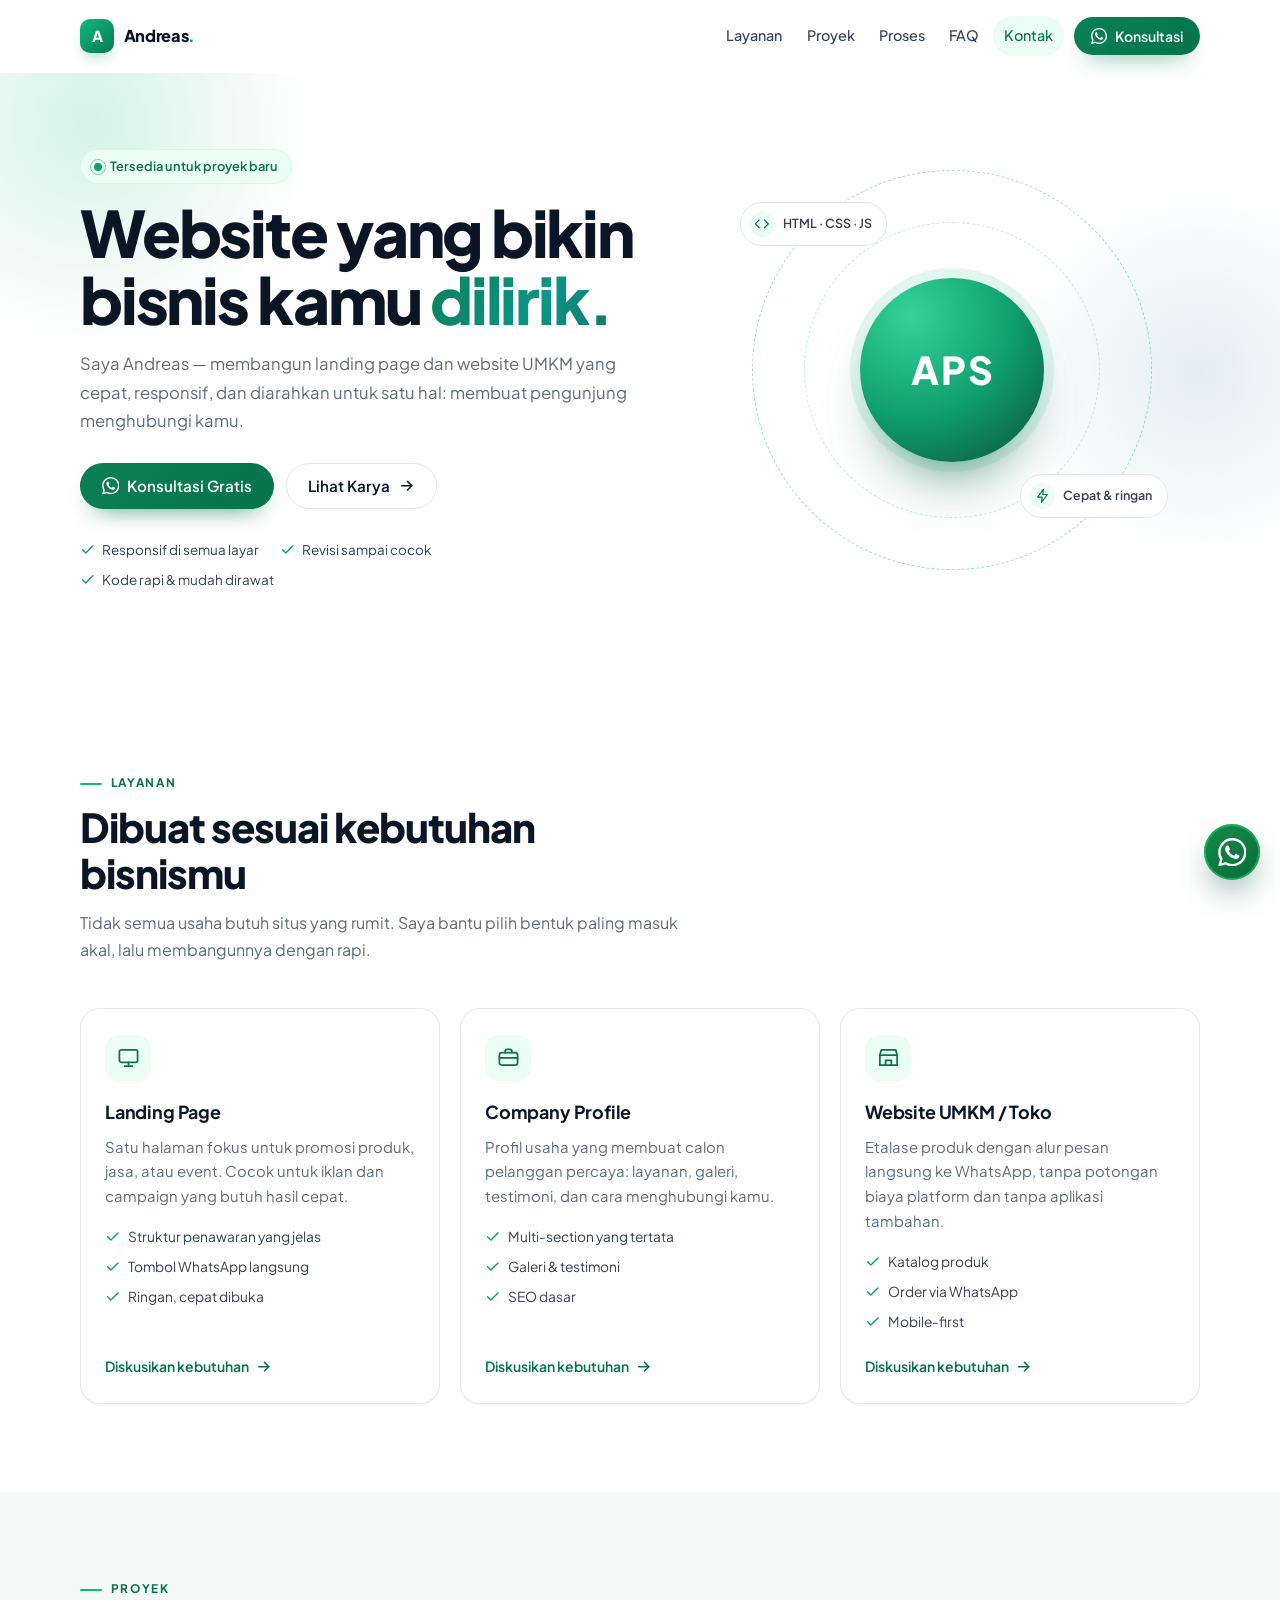
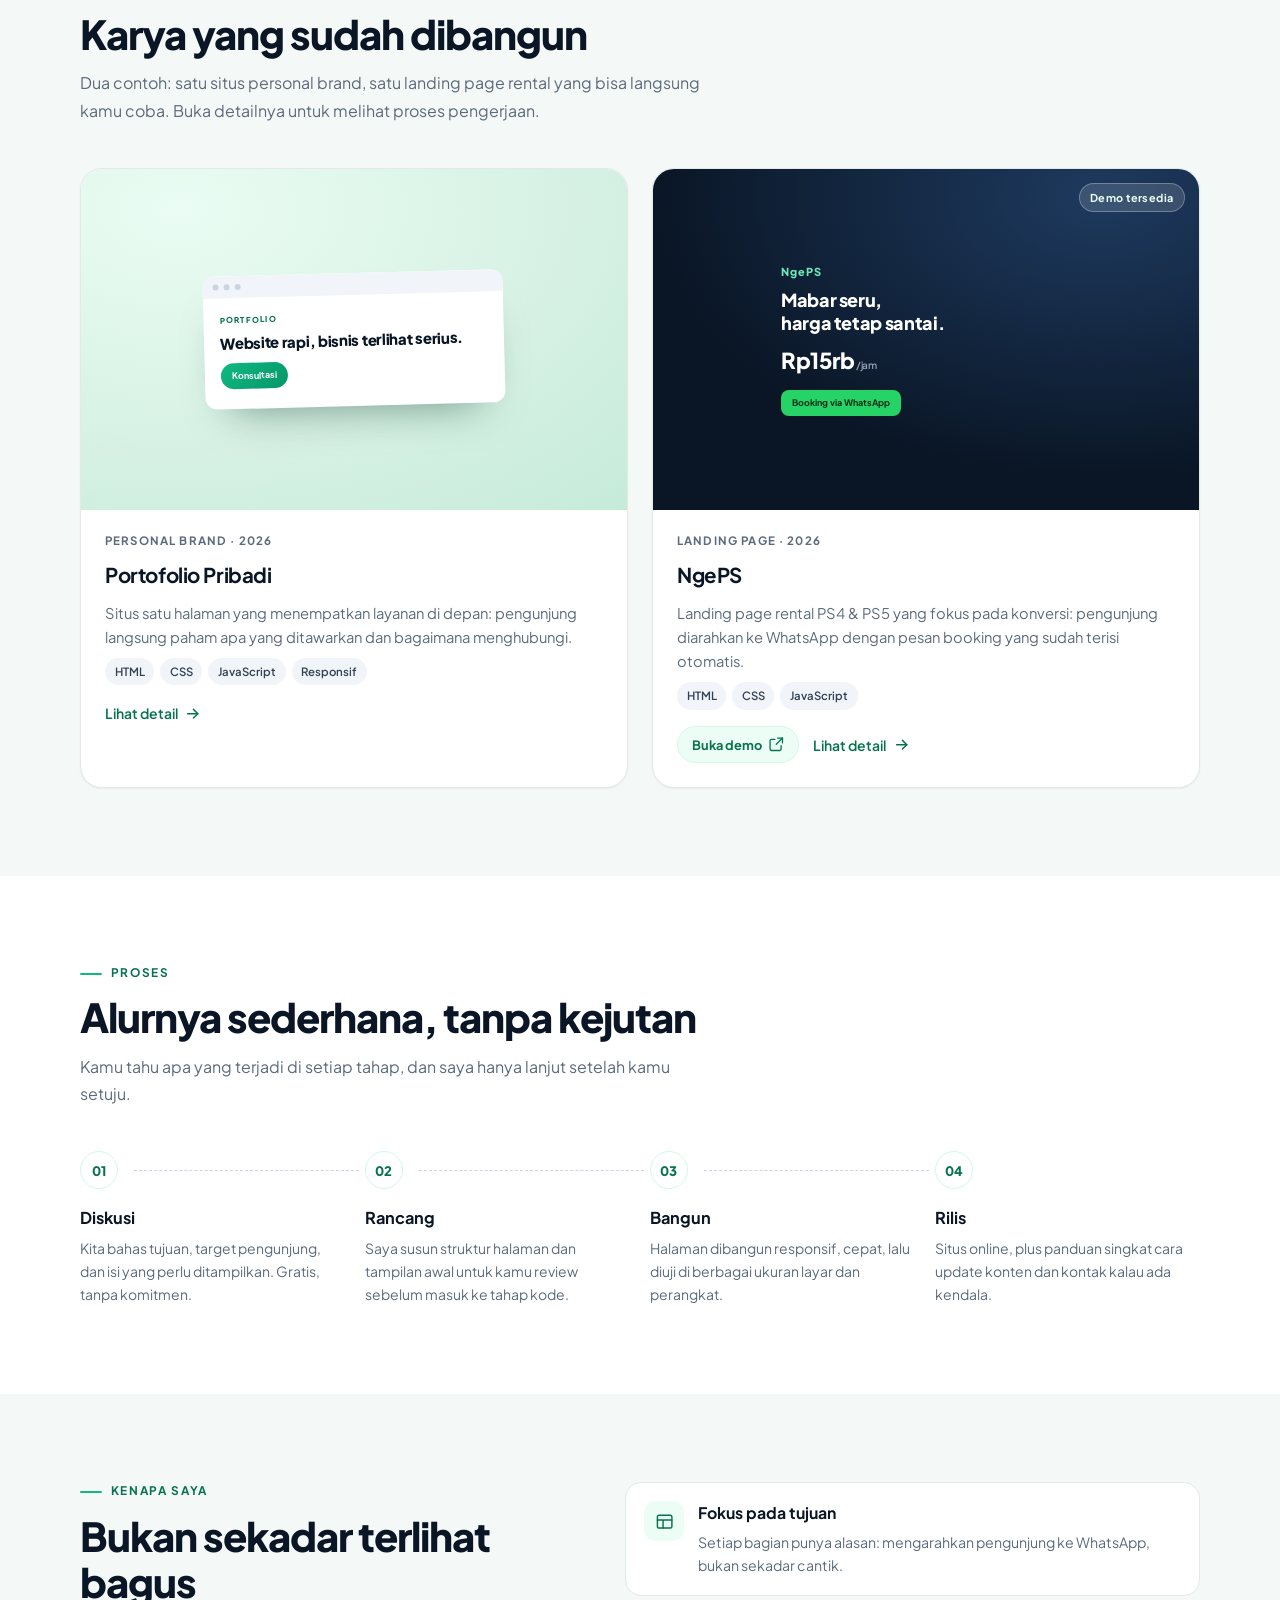
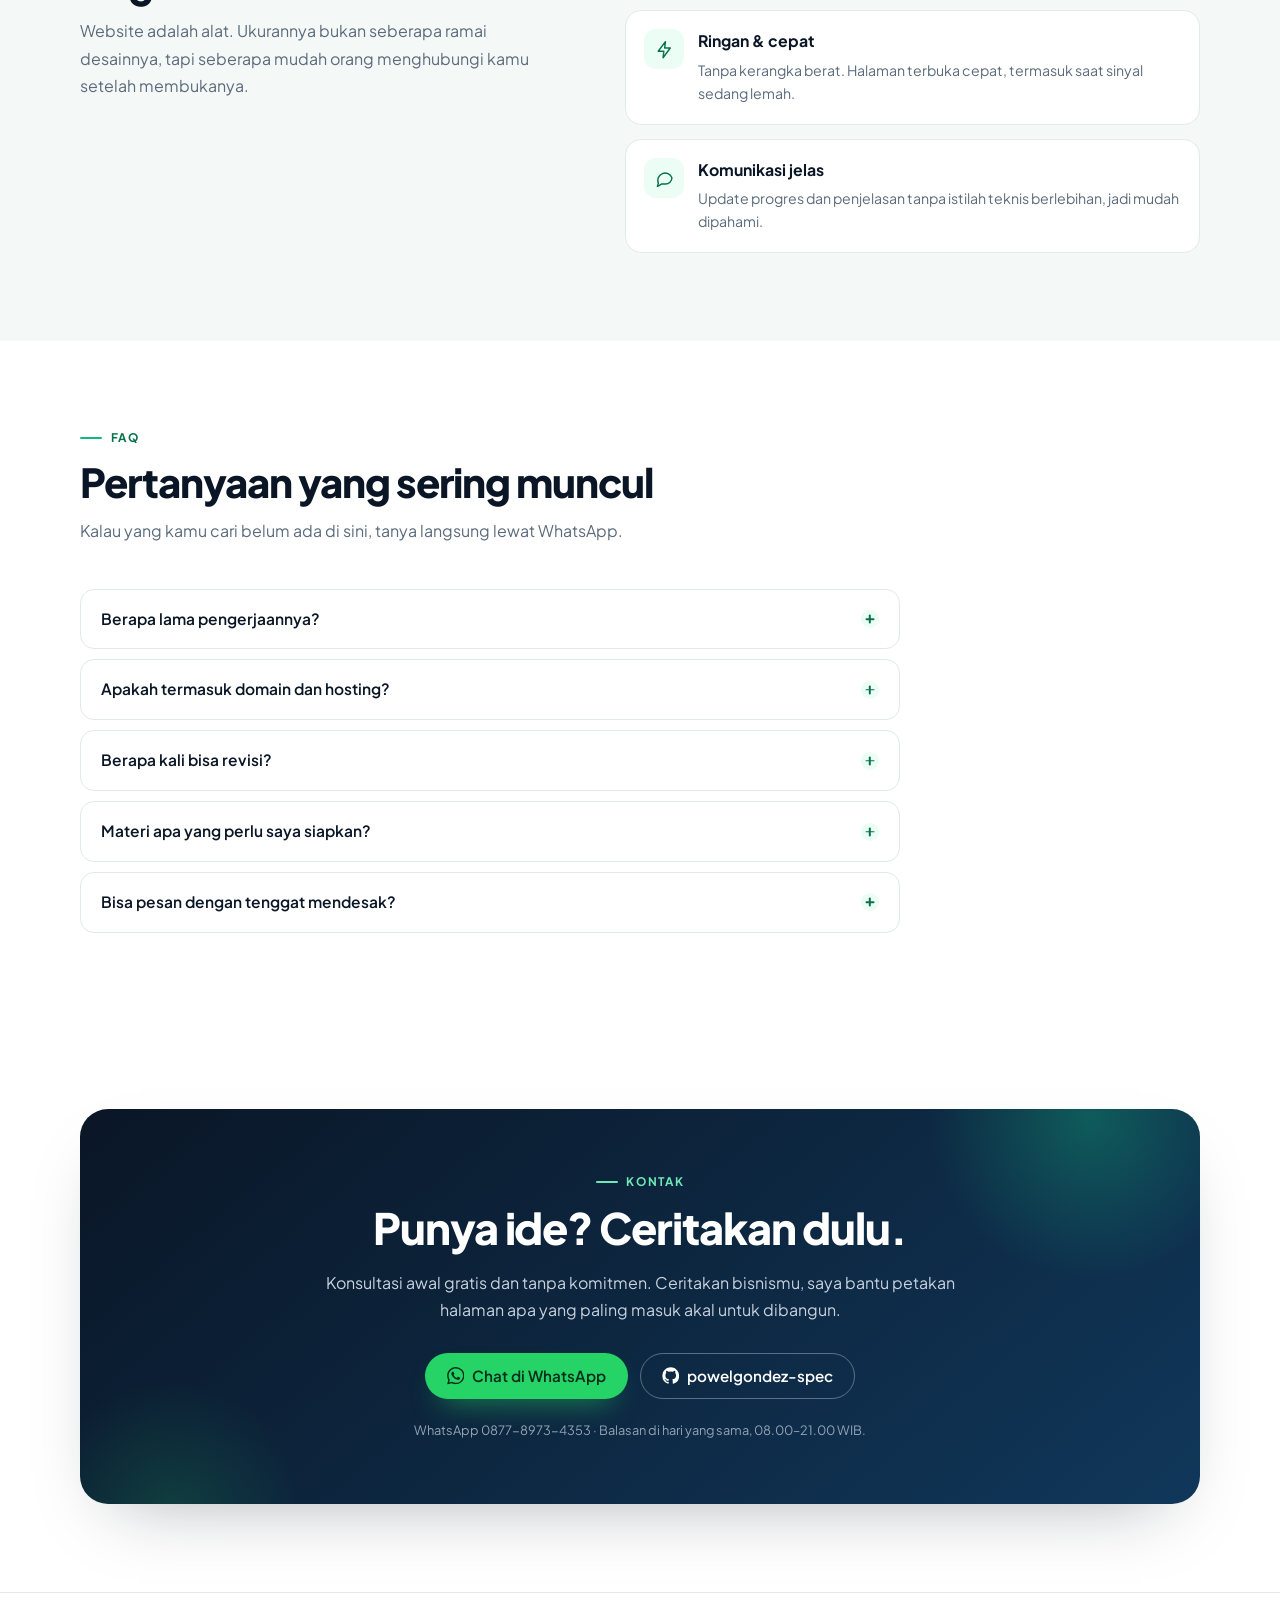
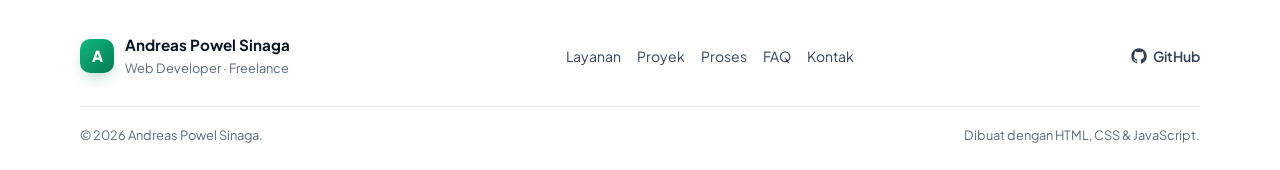
==== commit f13c45ce: "Add files via upload" ====
--- a/index.html
+++ b/index.html
@@ -1,1351 +1,716 @@
 <!DOCTYPE html>
 <html lang="id">
 <head>
-<meta charset="UTF-8" />
-<meta name="viewport" content="width=device-width, initial-scale=1" />
-<title>NgePS â€” Rental PS4 &amp; PS5 Jakarta | Buka 24 Jam</title>
-<meta name="description" content="Rental PS4 & PS5 di Jakarta Selatan. Ruang ber-AC, sofa empuk, 50+ game terbaru, buka 24 jam. Booking cepat lewat WhatsApp, mulai Rp15rb/jam." />
-<meta name="theme-color" content="#07080d" />
-<link rel="icon" href="data:image/svg+xml,%3Csvg xmlns='http://www.w3.org/2000/svg' viewBox='0 0 32 32'%3E%3Crect width='32' height='32' rx='8' fill='%23c9ff4d'/%3E%3Cpath d='M10 11h12a5 5 0 0 1 4.9 4l1 5.5a3 3 0 0 1-5.2 2.4L20.5 21h-9l-2.2 1.9a3 3 0 0 1-5.2-2.4l1-5.5A5 5 0 0 1 10 11Z' fill='none' stroke='%23090b10' stroke-width='2' stroke-linejoin='round'/%3E%3C/svg%3E" />
-<meta property="og:type" content="website" />
-<meta property="og:title" content="NgePS â€” Rental PS4 & PS5 Jakarta" />
-<meta property="og:description" content="Mabar seru, harga tetap santai. Ruang ber-AC, PS5 4K, 50+ game. Buka 24 jam." />
-
-<!--
-  ============================================================
-  PANDUAN EDIT CEPAT
-  1. Nomor WhatsApp  -> cari "WA_NUMBER" di bagian script paling bawah
-  2. Alamat & jam    -> cari "ALAMAT" dan "JAM BUKA" di section Lokasi
-  3. Harga           -> cari "const PRICES" di bagian script
-  4. Foto galeri     -> ganti blok div.photo dengan tag img berisi foto asli
-  5. Nama brand      -> cari kata "NgePS" (logo, footer, meta)
-  ============================================================
--->
-
-<link rel="preconnect" href="https://fonts.googleapis.com" />
-<link rel="preconnect" href="https://fonts.gstatic.com" crossorigin />
-<link href="https://fonts.googleapis.com/css2?family=Inter:wght@400;500;600&family=Outfit:wght@500;600;700;800&display=swap" rel="stylesheet" />
-
-<style>
-  :root{
-    --bg:#07080d;
-    --bg-2:#0b0d15;
-    --panel:#0f121c;
-    --panel-2:#141827;
-    --text:#f1f4fa;
-    --muted:#98a2ba;
-    --line:rgba(255,255,255,.08);
-    --line-strong:rgba(255,255,255,.16);
-    --lime:#c9ff4d;
-    --blue:#4f8cff;
-    --violet:#8b5cf6;
-    --pink:#ff5c8a;
-    --wrap:1160px;
-    --r:18px;
+  <meta charset="UTF-8">
+  <meta name="viewport" content="width=device-width, initial-scale=1">
+  <script>
+    document.documentElement.classList.add('js');
+    // Failsafe: kalau script.js gagal dimuat, konten tetap terlihat.
+    setTimeout(function () {
+      if (!window.__revealReady) document.documentElement.classList.remove('js');
+    }, 2000);
+  </script>
+
+  <meta name="author" content="Andreas Powel Sinaga">
+  <meta name="description" content="Jasa pembuatan landing page dan website UMKM yang cepat, responsif, dan diarahkan agar pengunjung langsung menghubungi Anda. Konsultasi awal gratis.">
+  <meta name="theme-color" content="#0f9f6e">
+
+  <title>Andreas Powel Sinaga — Jasa Pembuatan Website untuk UMKM</title>
+
+  <meta property="og:type" content="website">
+  <meta property="og:locale" content="id_ID">
+  <meta property="og:site_name" content="Andreas Powel Sinaga">
+  <meta property="og:title" content="Andreas Powel Sinaga — Jasa Pembuatan Website untuk UMKM">
+  <meta property="og:description" content="Landing page dan website UMKM yang rapi, cepat, dan fokus mengarahkan pengunjung ke WhatsApp. Konsultasi awal gratis.">
+  <meta property="og:url" content="https://powelgondez-spec.github.io/portfolio/">
+  <meta property="og:image" content="https://powelgondez-spec.github.io/portfolio/og-image.png">
+  <meta property="og:image:width" content="1200">
+  <meta property="og:image:height" content="630">
+  <meta property="og:image:alt" content="Andreas Powel Sinaga — jasa pembuatan website untuk UMKM">
+
+  <meta name="twitter:card" content="summary_large_image">
+  <meta name="twitter:title" content="Andreas Powel Sinaga — Jasa Pembuatan Website untuk UMKM">
+  <meta name="twitter:description" content="Landing page dan website UMKM yang rapi, cepat, dan fokus mengarahkan pengunjung ke WhatsApp.">
+  <meta name="twitter:image" content="https://powelgondez-spec.github.io/portfolio/og-image.png">
+
+  <link rel="canonical" href="https://powelgondez-spec.github.io/portfolio/">
+
+  <link rel="icon" href="data:image/svg+xml,%3Csvg xmlns='http://www.w3.org/2000/svg' viewBox='0 0 100 100'%3E%3Crect width='100' height='100' rx='24' fill='%230f9f6e'/%3E%3Ctext x='50' y='71' font-family='Arial,sans-serif' font-size='54' font-weight='bold' fill='%23ffffff' text-anchor='middle'%3EA%3C/text%3E%3C/svg%3E">
+
+  <link rel="preconnect" href="https://fonts.googleapis.com">
+  <link rel="preconnect" href="https://fonts.gstatic.com" crossorigin>
+  <link href="https://fonts.googleapis.com/css2?family=Plus+Jakarta+Sans:wght@400;500;600;700;800&display=swap" rel="stylesheet">
+  <link rel="stylesheet" href="styles.css">
+
+  <script type="application/ld+json">
+  {
+    "@context": "https://schema.org",
+    "@type": "ProfessionalService",
+    "name": "Andreas Powel Sinaga",
+    "description": "Jasa pembuatan landing page dan website UMKM yang cepat, responsif, dan fokus pada konversi.",
+    "url": "https://powelgondez-spec.github.io/portfolio/",
+    "image": "https://powelgondez-spec.github.io/portfolio/og-image.png",
+    "areaServed": "ID",
+    "telephone": "+6287789734353",
+    "sameAs": ["https://github.com/powelgondez-spec"],
+    "knowsAbout": ["Web Development", "HTML", "CSS", "JavaScript", "Landing Page"]
   }
-  *,*::before,*::after{box-sizing:border-box}
-  html{scroll-behavior:smooth;scroll-padding-top:92px;-webkit-text-size-adjust:100%}
-  body{
-    margin:0;background:var(--bg);color:var(--text);
-    font-family:"Inter",system-ui,-apple-system,"Segoe UI",Roboto,sans-serif;
-    font-size:16px;line-height:1.6;overflow-x:hidden;-webkit-font-smoothing:antialiased;
-  }
-  ::selection{background:var(--lime);color:#0a0b10}
-  a{color:inherit;text-decoration:none}
-  img,svg{display:block;max-width:100%}
-  button{font:inherit;color:inherit;background:none;border:0;cursor:pointer}
-  h1,h2,h3,h4{font-family:"Outfit","Inter",sans-serif;letter-spacing:-.03em;line-height:1.08;margin:0;font-weight:700}
-  p{margin:0}
-  .wrap{width:100%;max-width:var(--wrap);margin:0 auto;padding:0 24px}
-  :focus-visible{outline:2px solid var(--lime);outline-offset:3px;border-radius:6px}
-
-  /* page ambience */
-  .page-glow{position:fixed;inset:0;z-index:-2;overflow:hidden;pointer-events:none}
-  .page-glow span{position:absolute;border-radius:50%;filter:blur(110px);opacity:.5}
-  .page-glow .g1{width:620px;height:620px;top:-300px;left:-140px;background:#4f8cff;opacity:.32}
-  .page-glow .g2{width:560px;height:560px;top:-180px;right:-150px;background:#8b5cf6;opacity:.3}
-  .page-glow .g3{width:700px;height:700px;top:1000px;left:40%;background:#1b2a6b;opacity:.32}
-  .page-grid{
-    position:fixed;inset:0;z-index:-1;pointer-events:none;opacity:.35;
-    background-image:linear-gradient(var(--line) 1px,transparent 1px),linear-gradient(90deg,var(--line) 1px,transparent 1px);
-    background-size:72px 72px;
-    mask-image:radial-gradient(circle at 50% 0%,#000,transparent 60%);
-    -webkit-mask-image:radial-gradient(circle at 50% 0%,#000,transparent 60%);
-  }
-
-  /* header */
-  header{
-    position:sticky;top:0;z-index:60;
-    background:rgba(7,8,13,.72);backdrop-filter:blur(18px);-webkit-backdrop-filter:blur(18px);
-    border-bottom:1px solid transparent;transition:border-color .3s,background .3s;
-  }
-  header.scrolled{border-bottom-color:var(--line);background:rgba(7,8,13,.9)}
-  .nav{display:flex;align-items:center;justify-content:space-between;gap:24px;height:74px}
-  .logo{display:flex;align-items:center;gap:10px;font-family:"Outfit",sans-serif;font-weight:800;font-size:1.35rem;letter-spacing:-.04em}
-  .logo-text{display:inline-flex;align-items:baseline}
-  .logo-mark{
-    width:38px;height:38px;border-radius:12px;display:grid;place-items:center;
-    background:linear-gradient(140deg,var(--lime),#7cf7c4 60%,var(--blue));
-    color:#08090f;box-shadow:0 10px 26px -10px rgba(201,255,77,.8);
-  }
-  .logo-mark svg{width:22px;height:22px}
-  .logo b{color:var(--lime)}
-  .nav-links{display:flex;gap:28px;font-size:.92rem;color:var(--muted)}
-  .nav-links a{transition:color .2s}
-  .nav-links a:hover{color:var(--text)}
-  .nav-actions{display:flex;align-items:center;gap:10px}
-  .menu-btn{display:none;width:40px;height:40px;border-radius:11px;border:1px solid var(--line);place-items:center;color:var(--text)}
-  .menu-btn svg{width:20px;height:20px}
-  .mobile-menu{display:none;flex-direction:column;padding:6px 24px 20px;border-top:1px solid var(--line);background:rgba(7,8,13,.98)}
-  .mobile-menu a{padding:13px 2px;border-bottom:1px solid var(--line);color:var(--muted);font-size:.95rem}
-  .mobile-menu a:last-child{border-bottom:0;color:var(--lime);font-weight:500}
-  .mobile-menu.open{display:flex}
-
-  /* buttons */
-  .btn{
-    display:inline-flex;align-items:center;justify-content:center;gap:9px;
-    height:50px;padding:0 24px;border-radius:13px;font-weight:600;font-size:.95rem;
-    border:1px solid transparent;white-space:nowrap;
-    transition:transform .2s,box-shadow .25s,background .2s,border-color .2s;
-  }
-  .btn svg{width:18px;height:18px;transition:transform .2s}
-  .btn:hover{transform:translateY(-2px)}
-  .btn:active{transform:translateY(0)}
-  .btn-lime{background:var(--lime);color:#090b10;box-shadow:0 14px 34px -14px rgba(201,255,77,.9)}
-  .btn-lime:hover{box-shadow:0 20px 44px -16px rgba(201,255,77,1)}
-  .btn-lime:hover svg{transform:scale(1.08)}
-  .btn-ghost{border-color:var(--line-strong);background:rgba(255,255,255,.04);color:var(--text)}
-  .btn-ghost:hover{background:rgba(255,255,255,.08);border-color:rgba(255,255,255,.3)}
-  .btn-sm{height:42px;padding:0 18px;font-size:.88rem;border-radius:11px}
-
-  /* hero */
-  .hero{position:relative;padding:78px 0 40px;z-index:1}
-  .hero-grid{display:grid;grid-template-columns:1.02fr .98fr;gap:48px;align-items:center}
-  .eyebrow{
-    display:inline-flex;align-items:center;gap:9px;margin-bottom:24px;
-    padding:8px 14px;border-radius:100px;border:1px solid var(--line-strong);
-    background:rgba(255,255,255,.04);font-size:.78rem;color:var(--muted);letter-spacing:.02em;
-  }
-  .pulse{position:relative;width:7px;height:7px;border-radius:50%;background:var(--lime);flex:none}
-  .pulse::after{content:"";position:absolute;inset:-4px;border-radius:50%;border:1px solid var(--lime);animation:pulse 2s ease-out infinite}
-  @keyframes pulse{0%{transform:scale(.6);opacity:.9}100%{transform:scale(1.8);opacity:0}}
-  .hero h1{font-size:clamp(2.7rem,5.6vw,4.3rem);font-weight:800;letter-spacing:-.045em}
-  .hero h1 .grad{
-    background:linear-gradient(100deg,var(--lime),#7cf7c4 55%,var(--blue));
-    -webkit-background-clip:text;background-clip:text;color:transparent;
-  }
-  .hero .lead{margin-top:22px;font-size:1.05rem;color:var(--muted);max-width:50ch}
-  .hero-cta{display:flex;flex-wrap:wrap;gap:12px;margin-top:32px}
-  .hero-trust{display:flex;flex-wrap:wrap;gap:10px 22px;margin-top:28px;font-size:.84rem;color:var(--muted)}
-  .hero-trust span{display:flex;align-items:center;gap:7px}
-  .hero-trust svg{width:15px;height:15px;color:var(--lime);flex:none}
-  .hero-trust .star{color:#ffd166}
-
-  /* hero art */
-  .stage{position:relative;display:grid;place-items:center;min-height:470px}
-  .stage-glow{position:absolute;width:78%;aspect-ratio:1;border-radius:50%;filter:blur(70px);opacity:.45;
-    background:conic-gradient(from 40deg,#4f8cff,#8b5cf6,#ff5c8a,#4f8cff);animation:spin 24s linear infinite}
-  @keyframes spin{to{transform:rotate(360deg)}}
-  .tv{position:relative;width:100%;max-width:476px;z-index:2;animation:float 9s ease-in-out infinite}
-  @keyframes float{50%{transform:translateY(-12px)}}
-  .tv-frame{
-    padding:10px;border-radius:20px;
-    background:linear-gradient(160deg,#232838,#0b0d15 70%);
-    border:1px solid rgba(255,255,255,.14);
-    box-shadow:0 46px 90px -34px rgba(0,0,0,.95),inset 0 1px 0 rgba(255,255,255,.12);
-    transform:perspective(1300px) rotateY(-8deg) rotateX(3deg);
-  }
-  .screen{position:relative;aspect-ratio:16/10;border-radius:12px;overflow:hidden;
-    background:radial-gradient(circle at 50% 68%,rgba(255,92,138,.35),transparent 55%),linear-gradient(180deg,#120b2e,#1b1140 55%,#08061a)}
-  .sun{
-    position:absolute;left:50%;top:30%;width:150px;height:150px;transform:translateX(-50%);
-    border-radius:50%;background:linear-gradient(180deg,#ffd166,#ff5c8a);
-    box-shadow:0 0 80px rgba(255,92,138,.65);
-    -webkit-mask-image:repeating-linear-gradient(180deg,#000 0 9px,transparent 9px 13px);
-    mask-image:repeating-linear-gradient(180deg,#000 0 9px,transparent 9px 13px);
-  }
-  .floor{
-    position:absolute;left:-30%;right:-30%;bottom:-12%;height:56%;opacity:.75;
-    background-image:linear-gradient(rgba(79,140,255,.65) 1px,transparent 1px),linear-gradient(90deg,rgba(79,140,255,.65) 1px,transparent 1px);
-    background-size:38px 38px;
-    transform:perspective(210px) rotateX(62deg);transform-origin:bottom;
-    -webkit-mask-image:linear-gradient(transparent,#000 45%);mask-image:linear-gradient(transparent,#000 45%);
-  }
-  .screen-hud{position:absolute;inset:0;padding:16px;display:flex;flex-direction:column;justify-content:space-between;font-size:.62rem;letter-spacing:.12em;text-transform:uppercase;color:rgba(255,255,255,.75)}
-  .hud-row{display:flex;justify-content:space-between;align-items:flex-start;gap:12px}
-  .hud-pill{padding:4px 9px;border-radius:100px;border:1px solid rgba(255,255,255,.28);background:rgba(6,7,13,.35);backdrop-filter:blur(6px)}
-  .screen-title{position:absolute;left:18px;top:52px;font-family:"Outfit",sans-serif;font-weight:800;font-size:2.3rem;line-height:1;letter-spacing:-.04em;color:#fff;text-shadow:0 0 30px rgba(79,140,255,.9)}
-  .screen-title span{display:block;font-size:.8rem;letter-spacing:.2em;color:var(--lime);margin-top:6px}
-  .hud-bar{width:120px;height:7px;border-radius:4px;background:rgba(255,255,255,.2);overflow:hidden}
-  .hud-bar i{display:block;width:76%;height:100%;background:linear-gradient(90deg,var(--lime),#6ee7b7);box-shadow:0 0 14px var(--lime)}
-  .scan{position:absolute;inset:0;pointer-events:none;opacity:.25;
-    background:repeating-linear-gradient(180deg,rgba(255,255,255,.055) 0 1px,transparent 1px 3px)}
-  .console{
-    position:absolute;right:-2%;bottom:-1%;width:84px;height:172px;z-index:4;
-    border-radius:34px 34px 14px 14px;
-    background:linear-gradient(100deg,#f8f9fc,#ccd3e0 55%,#f1f4f9);
-    box-shadow:0 26px 50px -20px rgba(0,0,0,.95);
-  }
-  .console::before{content:"";position:absolute;inset:12px 17px;border-radius:24px;background:linear-gradient(180deg,#0a0c13,#171d2d)}
-  .console::after{content:"";position:absolute;left:50%;bottom:14px;width:20px;height:3px;transform:translateX(-50%);border-radius:2px;background:var(--blue);box-shadow:0 0 16px var(--blue)}
-  .chip{
-    position:absolute;z-index:3;display:flex;align-items:center;gap:8px;
-    padding:9px 13px;border-radius:12px;font-size:.74rem;font-weight:500;
-    background:rgba(15,18,28,.82);border:1px solid var(--line-strong);
-    backdrop-filter:blur(14px);box-shadow:0 18px 34px -18px rgba(0,0,0,.9);
-    animation:bob 7s ease-in-out infinite;
-  }
-  .chip svg{width:14px;height:14px;color:var(--lime);flex:none}
-  .chip-a{top:2%;right:0;animation-delay:-2s}
-  .chip-b{bottom:1%;left:33%;animation-delay:-4s}
-  .chip-c{top:40%;left:-6%;animation-delay:-1s}
-  @keyframes bob{50%{transform:translateY(-11px)}}
-  .pad{position:absolute;left:1%;bottom:1%;width:76px;height:52px;z-index:3;color:#dfe5f2;filter:drop-shadow(0 10px 18px rgba(0,0,0,.7));transform:rotate(-12deg);opacity:.85;animation:bob 8s ease-in-out infinite}
-  /* stats strip */
-  .stats{display:grid;grid-template-columns:repeat(4,1fr);gap:8px;margin-top:44px;padding:26px 12px;border-radius:20px;
-    border:1px solid var(--line);background:linear-gradient(180deg,rgba(255,255,255,.045),rgba(255,255,255,.015));text-align:center}
-  .stats b{display:block;font-family:"Outfit",sans-serif;font-size:clamp(1.5rem,2.6vw,2.1rem);font-weight:800;letter-spacing:-.03em;color:var(--lime)}
-  .stats span{font-size:.76rem;color:var(--muted);line-height:1.35;display:block;margin-top:2px}
-
-  /* section base */
-  section{position:relative;z-index:1}
-  .sec{padding:100px 0}
-  .sec-head{max-width:640px;margin-bottom:44px}
-  .sec-head.center{margin-left:auto;margin-right:auto;text-align:center}
-  .eyebrow-line{display:inline-flex;align-items:center;gap:9px;font-size:.74rem;letter-spacing:.16em;text-transform:uppercase;color:var(--lime);font-weight:600}
-  .eyebrow-line::before{content:"";width:22px;height:1.5px;background:var(--lime)}
-  .sec-head h2{font-size:clamp(1.9rem,3.8vw,2.8rem);margin-top:14px;letter-spacing:-.04em}
-  .sec-head p{color:var(--muted);margin-top:16px;max-width:56ch}
-  .sec-head.center p{margin-left:auto;margin-right:auto}
-
-  /* pricing */
-  .day-toggle{display:inline-flex;padding:4px;border-radius:12px;border:1px solid var(--line);background:rgba(255,255,255,.03);gap:2px}
-  .day-toggle button{padding:9px 18px;border-radius:9px;font-size:.84rem;color:var(--muted);font-weight:500;transition:background .25s,color .25s}
-  .day-toggle button[aria-pressed="true"]{background:var(--lime);color:#090b10;font-weight:600}
-  .price-top{display:flex;align-items:flex-end;justify-content:space-between;gap:24px;flex-wrap:wrap;margin-bottom:34px}
-  .price-note{font-size:.8rem;color:var(--muted)}
-  .plans{display:grid;grid-template-columns:repeat(3,1fr);gap:18px;align-items:stretch}
-  .plan{
-    position:relative;display:flex;flex-direction:column;padding:30px;border-radius:20px;
-    border:1px solid var(--line);background:linear-gradient(180deg,rgba(255,255,255,.045),rgba(255,255,255,.012));
-    transition:transform .3s,border-color .3s,box-shadow .3s;
-  }
-  .plan:hover{transform:translateY(-6px);border-color:rgba(201,255,77,.35);box-shadow:0 30px 60px -40px rgba(201,255,77,.8)}
-  .plan.hot{border-color:rgba(201,255,77,.45);background:linear-gradient(180deg,rgba(201,255,77,.1),rgba(79,140,255,.05));box-shadow:0 30px 70px -44px rgba(201,255,77,.9);transform:translateY(-8px)}
-  .plan.hot:hover{transform:translateY(-12px)}
-  .plan-tag{position:absolute;top:-12px;left:30px;font-size:.66rem;font-weight:700;letter-spacing:.1em;text-transform:uppercase;
-    color:#090b10;background:var(--lime);padding:5px 11px;border-radius:100px}
-  .plan h3{font-size:1.2rem;display:flex;align-items:center;gap:9px}
-  .plan h3 svg{width:20px;height:20px;color:var(--lime)}
-  .plan-sub{font-size:.83rem;color:var(--muted);margin-top:5px}
-  .amount{display:flex;align-items:baseline;gap:3px;margin:20px 0 4px}
-  .amount .rp{font-size:.9rem;color:var(--muted);font-weight:500}
-  .amount b{font-family:"Outfit",sans-serif;font-size:2.6rem;font-weight:800;letter-spacing:-.045em;line-height:1}
-  .amount .per{font-size:.8rem;color:var(--muted);margin-left:3px}
-  .amount-note{font-size:.72rem;color:var(--muted);opacity:.8}
-  .plan ul{list-style:none;padding:0;margin:22px 0 28px;display:grid;gap:11px;flex:1}
-  .plan li{display:flex;gap:9px;align-items:flex-start;font-size:.88rem;color:var(--muted)}
-  .plan li svg{flex:none;width:16px;height:16px;margin-top:3px;color:var(--lime)}
-  .plan .btn{width:100%}
-  .promo{
-    display:flex;align-items:center;justify-content:space-between;gap:18px;flex-wrap:wrap;
-    margin-top:20px;padding:18px 24px;border-radius:14px;
-    border:1px dashed rgba(201,255,77,.35);background:rgba(201,255,77,.05);
-  }
-  .promo p{font-size:.88rem;color:var(--muted)}
-  .promo b{color:var(--text)}
-  .promo .tagline{font-size:.78rem;color:var(--lime);font-weight:600;letter-spacing:.05em;text-transform:uppercase}
-
-  /* facilities */
-  .facilities{display:grid;grid-template-columns:repeat(4,1fr);gap:14px}
-  .facility{padding:24px 20px;border-radius:16px;border:1px solid var(--line);background:rgba(255,255,255,.028);transition:border-color .25s,background .25s,transform .25s}
-  .facility:hover{border-color:rgba(79,140,255,.4);background:rgba(79,140,255,.07);transform:translateY(-4px)}
-  .facility .ico{width:40px;height:40px;border-radius:11px;display:grid;place-items:center;margin-bottom:14px;
-    background:linear-gradient(150deg,rgba(79,140,255,.25),rgba(139,92,246,.12));border:1px solid var(--line-strong)}
-  .facility .ico svg{width:20px;height:20px;color:#9db9ff}
-  .facility h3{font-size:.95rem;font-weight:600;margin-bottom:4px}
-  .facility p{font-size:.82rem;color:var(--muted)}
-
-  /* gallery */
-  .gallery{display:grid;grid-template-columns:2fr 1fr 1fr;gap:14px}
-  .photo{
-    position:relative;border-radius:18px;overflow:hidden;min-height:280px;
-    border:1px solid var(--line);display:flex;align-items:flex-end;padding:22px;
-    transition:transform .35s,border-color .35s;
-  }
-  .photo:hover{transform:translateY(-4px);border-color:var(--line-strong)}
-  .photo::before{
-    content:"";position:absolute;inset:0;
-    background-image:linear-gradient(rgba(255,255,255,.06) 1px,transparent 1px),linear-gradient(90deg,rgba(255,255,255,.06) 1px,transparent 1px);
-    background-size:34px 34px;opacity:.6;mix-blend-mode:overlay;
-  }
-  .photo::after{content:"";position:absolute;inset:0;background:linear-gradient(180deg,transparent 30%,rgba(4,5,9,.85))}
-  .photo.p1{background:radial-gradient(120% 110% at 20% 10%,#3b6fe0,#101a3d 55%,#080a14)}
-  .photo.p2{background:radial-gradient(120% 110% at 30% 10%,#7c4dff,#1d1240 55%,#0a0814)}
-  .photo.p3{background:radial-gradient(120% 110% at 30% 10%,#ff5c8a,#3a1030 55%,#12060f)}
-  .photo .meta{position:relative;z-index:2}
-  .photo .meta span{font-size:.66rem;letter-spacing:.14em;text-transform:uppercase;color:var(--lime);font-weight:600}
-  .photo .meta h3{font-size:1.15rem;margin-top:5px}
-  .photo .meta p{font-size:.8rem;color:rgba(241,244,250,.72);margin-top:3px}
-  .photo .art{position:absolute;top:26px;left:26px;width:160px;height:auto;opacity:.28;color:#fff;z-index:1}
-  .photo.p1 .art{width:200px}
-
-  /* games marquee */
-  .games-strip{padding:34px 0;border-top:1px solid var(--line);border-bottom:1px solid var(--line);margin-top:60px;overflow:hidden}
-  .games-label{text-align:center;font-size:.72rem;letter-spacing:.18em;text-transform:uppercase;color:var(--muted);margin-bottom:22px}
-  .marquee{overflow:hidden;mask-image:linear-gradient(90deg,transparent,#000 10%,#000 90%,transparent);-webkit-mask-image:linear-gradient(90deg,transparent,#000 10%,#000 90%,transparent)}
-  .track{display:flex;width:max-content;animation:scroll 38s linear infinite}
-  .marquee:hover .track{animation-play-state:paused}
-  .group{display:flex;gap:10px;padding-right:10px}
-  .game{
-    display:flex;align-items:center;gap:8px;padding:9px 15px;border-radius:100px;white-space:nowrap;
-    border:1px solid var(--line);background:rgba(255,255,255,.035);font-size:.82rem;color:var(--muted);
-  }
-  .game i{width:6px;height:6px;border-radius:50%;background:var(--blue);box-shadow:0 0 10px var(--blue);flex:none}
-  @keyframes scroll{to{transform:translateX(-50%)}}
-
-  /* booking calculator */
-  .booking-grid{display:grid;grid-template-columns:1fr 1fr;gap:48px;align-items:center}
-  .steps{list-style:none;padding:0;margin:28px 0 0;display:grid;gap:18px;counter-reset:s}
-  .steps li{display:flex;gap:14px}
-  .steps li b{flex:none;width:32px;height:32px;border-radius:9px;display:grid;place-items:center;font-family:"Outfit",sans-serif;
-    border:1px solid rgba(201,255,77,.35);background:rgba(201,255,77,.08);color:var(--lime);font-size:.85rem}
-  .steps li span{font-size:.92rem;color:var(--muted)}
-  .steps li span strong{display:block;color:var(--text);font-weight:600;font-size:.98rem;margin-bottom:1px}
-  .calc{
-    position:relative;padding:30px;border-radius:22px;border:1px solid rgba(201,255,77,.22);
-    background:
-      radial-gradient(500px circle at 100% 0%,rgba(79,140,255,.16),transparent 60%),
-      linear-gradient(180deg,rgba(255,255,255,.06),rgba(255,255,255,.02));
-    box-shadow:0 40px 80px -50px rgba(0,0,0,.9);
-  }
-  .calc h3{font-size:1.2rem;margin-bottom:4px}
-  .calc .calc-sub{font-size:.82rem;color:var(--muted);margin-bottom:22px}
-  .field{margin-bottom:16px}
-  .field label{display:block;font-size:.72rem;letter-spacing:.1em;text-transform:uppercase;color:var(--muted);margin-bottom:8px}
-  .select-wrap{position:relative}
-  .select-wrap select{
-    width:100%;height:48px;appearance:none;-webkit-appearance:none;padding:0 42px 0 14px;
-    border-radius:11px;border:1px solid var(--line-strong);background:#0d1019;color:var(--text);
-    font:inherit;font-size:.92rem;cursor:pointer;
-  }
-  .select-wrap svg{position:absolute;right:14px;top:50%;transform:translateY(-50%);width:16px;height:16px;pointer-events:none;color:var(--muted)}
-  .stepper{display:flex;align-items:center;justify-content:space-between;gap:8px;padding:5px;border-radius:11px;border:1px solid var(--line-strong);background:#0d1019}
-  .stepper button{width:38px;height:38px;border-radius:8px;display:grid;place-items:center;border:1px solid var(--line);color:var(--text);background:rgba(255,255,255,.05);transition:background .2s,color .2s}
-  .stepper button:hover:not(:disabled){background:var(--lime);color:#090b10}
-  .stepper button:disabled{opacity:.35;cursor:not-allowed}
-  .stepper button svg{width:16px;height:16px}
-  .stepper .val{font-family:"Outfit",sans-serif;font-weight:600;font-size:1rem;display:flex;align-items:baseline;gap:4px}
-  .stepper .val small{font-size:.75rem;color:var(--muted);font-weight:400}
-  .calc-total{display:flex;align-items:flex-end;justify-content:space-between;gap:12px;margin:22px 0 6px;padding-top:20px;border-top:1px dashed var(--line-strong)}
-  .calc-total span{font-size:.78rem;color:var(--muted)}
-  .calc-total b{font-family:"Outfit",sans-serif;font-size:2rem;letter-spacing:-.04em;color:var(--lime);line-height:1}
-  .calc-note{font-size:.72rem;color:var(--muted);margin-bottom:18px}
-  .calc .btn{width:100%}
-
-  /* testimonials */
-  .quotes{display:grid;grid-template-columns:repeat(3,1fr);gap:16px}
-  .quote{padding:26px;border-radius:18px;border:1px solid var(--line);background:rgba(255,255,255,.03);display:flex;flex-direction:column;gap:16px}
-  .stars{display:flex;gap:3px;color:#ffd166}
-  .stars svg{width:15px;height:15px}
-  .quote p{font-size:.92rem;color:var(--text);opacity:.92;flex:1}
-  .person{display:flex;align-items:center;gap:11px}
-  .avatar{width:36px;height:36px;border-radius:50%;display:grid;place-items:center;font-weight:700;font-size:.8rem;color:#090b10;background:linear-gradient(140deg,var(--lime),#7cf7c4)}
-  .person:nth-child(2) .avatar{background:linear-gradient(140deg,#9db9ff,var(--violet));color:#fff}
-  .person b{display:block;font-size:.85rem;font-weight:600}
-  .person span{display:block;font-size:.74rem;color:var(--muted)}
-
-  /* location */
-  .loc{display:grid;grid-template-columns:1.05fr .95fr;border-radius:22px;overflow:hidden;border:1px solid var(--line);background:rgba(255,255,255,.03)}
-  .loc-info{padding:34px}
-  .loc-info h2{font-size:1.7rem;margin-bottom:10px}
-  .loc-info p{font-size:.9rem;color:var(--muted)}
-  .loc-list{list-style:none;padding:0;margin:22px 0 26px;display:grid;gap:13px}
-  .loc-list li{display:flex;gap:11px;font-size:.88rem;color:var(--muted)}
-  .loc-list svg{flex:none;width:17px;height:17px;color:var(--lime);margin-top:3px}
-  .loc-list b{color:var(--text);font-weight:500}
-  .loc-cta{display:flex;flex-wrap:wrap;gap:10px}
-  .map{
-    position:relative;min-height:300px;display:grid;place-items:center;
-    background:
-      radial-gradient(circle at 60% 45%,rgba(79,140,255,.18),transparent 60%),
-      linear-gradient(rgba(255,255,255,.05) 1px,transparent 1px),
-      linear-gradient(90deg,rgba(255,255,255,.05) 1px,transparent 1px),
-      #090b12;
-    background-size:auto,40px 40px,40px 40px,auto;
-    border-left:1px solid var(--line);
-  }
-  .map::before{
-    content:"";position:absolute;inset:0;opacity:.35;
-    background:
-      linear-gradient(115deg,transparent 46%,rgba(79,140,255,.35) 47%,rgba(79,140,255,.35) 48%,transparent 49%),
-      linear-gradient(25deg,transparent 60%,rgba(201,255,77,.25) 61%,rgba(201,255,77,.25) 62%,transparent 63%);
-  }
-  .pin{position:relative;z-index:2;display:grid;place-items:center}
-  .pin-dot{width:16px;height:16px;border-radius:50%;background:var(--lime);box-shadow:0 0 0 6px rgba(201,255,77,.16),0 0 34px rgba(201,255,77,.8)}
-  .pin-ring{position:absolute;width:16px;height:16px;border-radius:50%;border:1.5px solid var(--lime);animation:ring 2.4s ease-out infinite}
-  .pin-ring:nth-child(2){animation-delay:.8s}
-  @keyframes ring{0%{transform:scale(1);opacity:.9}100%{transform:scale(4);opacity:0}}
-  .pin-label{position:absolute;top:34px;left:50%;transform:translateX(-50%);white-space:nowrap;font-size:.7rem;letter-spacing:.08em;text-transform:uppercase;color:var(--muted);padding:5px 10px;border-radius:100px;border:1px solid var(--line);background:rgba(7,8,13,.8)}
-
-  /* faq */
-  .faq{max-width:800px;margin:0 auto}
-  details{border-bottom:1px solid var(--line)}
-  details summary{list-style:none;cursor:pointer;display:flex;align-items:center;justify-content:space-between;gap:18px;padding:22px 2px;font-weight:500;font-size:1rem;transition:color .2s}
-  details summary::-webkit-details-marker{display:none}
-  details summary:hover{color:var(--lime)}
-  details summary .plus{position:relative;width:18px;height:18px;flex:none}
-  details summary .plus::before,details summary .plus::after{content:"";position:absolute;background:currentColor;border-radius:2px;transition:transform .3s}
-  details summary .plus::before{top:8px;left:0;width:18px;height:1.6px}
-  details summary .plus::after{left:8px;top:0;width:1.6px;height:18px}
-  details[open] summary{color:var(--lime)}
-  details[open] summary .plus::after{transform:rotate(90deg)}
-  details p{padding:0 40px 24px 2px;font-size:.92rem;color:var(--muted)}
-
-  /* cta */
-  .cta{
-    position:relative;overflow:hidden;border-radius:26px;padding:60px 40px;text-align:center;
-    border:1px solid rgba(201,255,77,.3);
-    background:
-      radial-gradient(600px circle at 20% 0%,rgba(79,140,255,.28),transparent 65%),
-      radial-gradient(500px circle at 90% 100%,rgba(201,255,77,.16),transparent 70%),
-      linear-gradient(180deg,#0f1424,#0a0c14);
-  }
-  .cta h2{font-size:clamp(1.9rem,3.6vw,2.7rem);max-width:22ch;margin:0 auto}
-  .cta p{color:var(--muted);margin:14px auto 28px;max-width:46ch}
-  .cta .hero-cta{justify-content:center;margin-top:0}
-  .cta .hero-trust{justify-content:center;margin-top:20px}
-
-  /* footer */
-  footer{border-top:1px solid var(--line);margin-top:90px;padding:52px 0 28px;position:relative;z-index:1}
-  .foot-grid{display:grid;grid-template-columns:1.6fr 1fr 1fr 1.2fr;gap:36px}
-  .foot-brand p{font-size:.86rem;color:var(--muted);margin-top:14px;max-width:32ch}
-  .social{display:flex;gap:8px;margin-top:18px}
-  .social a{width:36px;height:36px;border-radius:10px;display:grid;place-items:center;border:1px solid var(--line);color:var(--muted);transition:color .2s,border-color .2s,background .2s}
-  .social a:hover{color:var(--lime);border-color:rgba(201,255,77,.4);background:rgba(201,255,77,.08)}
-  .social svg{width:17px;height:17px}
-  .foot-col h4{font-size:.72rem;letter-spacing:.14em;text-transform:uppercase;color:var(--muted);margin-bottom:14px;font-weight:500}
-  .foot-col a,.foot-col p{display:block;font-size:.87rem;color:rgba(241,244,250,.78);padding:4px 0;transition:color .2s}
-  .foot-col a:hover{color:var(--lime)}
-  .foot-bottom{display:flex;align-items:center;justify-content:space-between;gap:14px;flex-wrap:wrap;
-    margin-top:44px;padding-top:22px;border-top:1px solid var(--line);font-size:.78rem;color:var(--muted)}
-
-  /* floating wa + mobile bar */
-  .fab{
-    position:fixed;right:22px;bottom:22px;z-index:70;width:56px;height:56px;border-radius:50%;
-    display:grid;place-items:center;background:#25d366;color:#062b13;
-    box-shadow:0 16px 34px -12px rgba(37,211,102,.8);transition:transform .2s;
-  }
-  .fab:hover{transform:scale(1.07)}
-  .fab svg{width:28px;height:28px}
-  .fab::after{content:"";position:absolute;inset:0;border-radius:50%;border:2px solid rgba(37,211,102,.6);animation:ring 2.6s ease-out infinite}
-  .mobile-bar{
-    display:none;position:fixed;left:0;right:0;bottom:0;z-index:70;
-    align-items:center;justify-content:space-between;gap:14px;padding:12px 18px calc(12px + env(safe-area-inset-bottom));
-    background:rgba(9,11,18,.96);border-top:1px solid var(--line);backdrop-filter:blur(16px);
-  }
-  .mobile-bar small{display:block;font-size:.68rem;color:var(--muted)}
-  .mobile-bar b{font-family:"Outfit",sans-serif;font-size:1.05rem;color:var(--lime)}
-  .mobile-bar .btn{height:44px;padding:0 18px;font-size:.85rem}
-
-  /* reveal */
-  .reveal{opacity:0;transform:translateY(24px);transition:opacity .7s cubic-bezier(.2,.7,.2,1),transform .7s cubic-bezier(.2,.7,.2,1);transition-delay:var(--d,0s)}
-  .reveal.in{opacity:1;transform:none}
-
-  /* responsive */
-  @media (max-width:1020px){
-    .hero-grid{grid-template-columns:1fr;gap:40px}
-    .hero{padding-top:56px}
-    .stage{min-height:430px;max-width:520px;margin:0 auto;width:100%}
-    .plans{grid-template-columns:1fr;max-width:480px;margin:0 auto}
-    .plan.hot{transform:none}
-    .plan.hot:hover{transform:translateY(-6px)}
-    .facilities{grid-template-columns:repeat(2,1fr)}
-    .gallery{grid-template-columns:1fr 1fr}
-    .photo.p1{grid-column:1/-1}
-    .booking-grid{grid-template-columns:1fr;gap:34px}
-    .quotes{grid-template-columns:1fr;max-width:560px;margin:0 auto}
-    .loc{grid-template-columns:1fr}
-    .map{border-left:0;border-top:1px solid var(--line);min-height:240px}
-    .foot-grid{grid-template-columns:1fr 1fr}
-    .foot-brand{grid-column:1/-1}
-  }
-  @media (max-width:780px){
-    .nav-links,.nav-actions .btn{display:none}
-    .menu-btn{display:grid}
-    .sec{padding:72px 0}
-    .hero h1{letter-spacing:-.04em}
-    .stats{grid-template-columns:repeat(2,1fr);gap:20px 8px;padding:22px 12px}
-    .chip-c{display:none}
-    .chip-a{right:0}
-    .chip-b{left:0}
-    .console{right:-3%;bottom:0;width:64px;height:138px}
-    .pad{display:none}
-    .gallery{grid-template-columns:1fr}
-    .photo{min-height:220px}
-    .cta{padding:44px 22px}
-    .foot-grid{gap:28px}
-    .fab{display:none}
-    .mobile-bar{display:flex}
-    body{padding-bottom:74px}
-    .promo{padding:16px 18px}
-    .loc-info{padding:26px 22px}
-  }
-  @media (max-width:480px){
-    .hero h1{font-size:2.45rem}
-    .hero-cta{flex-direction:column;align-items:stretch}
-    .hero-cta .btn{width:100%}
-    .chip{font-size:.68rem;padding:7px 10px}
-    .screen-title{font-size:1.9rem}
-    .loc-cta .btn{width:100%}
-    .console{display:none}
-  }
-  @media (prefers-reduced-motion:reduce){
-    *,*::before,*::after{animation:none!important;transition:none!important}
-    html{scroll-behavior:auto}
-    .reveal{opacity:1;transform:none}
-  }
-</style>
+  </script>
 </head>
-<body id="top">
-<div class="page-glow" aria-hidden="true"><span class="g1"></span><span class="g2"></span><span class="g3"></span></div>
-<div class="page-grid" aria-hidden="true"></div>
-
-<header id="header">
-  <div class="wrap nav">
-    <a href="#top" class="logo" aria-label="NgePS, beranda">
-      <span class="logo-mark" aria-hidden="true">
-        <svg viewBox="0 0 24 24" fill="none" stroke="currentColor" stroke-width="1.9" stroke-linecap="round" stroke-linejoin="round">
-          <path d="M7.5 8h9a4.5 4.5 0 0 1 4.4 3.7l.9 5a2.7 2.7 0 0 1-4.7 2.2L15.4 17H8.6l-1.7 1.9A2.7 2.7 0 0 1 2.2 16.7l.9-5A4.5 4.5 0 0 1 7.5 8Z"/>
-          <path d="M7 10.5v4M5 12.5h4M16.5 11.5h.01M18.5 13.5h.01"/>
-        </svg>
-      </span>
-      <span class="logo-text">Nge<b>PS</b></span>
-    </a>
-
-    <nav class="nav-links" aria-label="Navigasi utama">
-      <a href="#paket">Paket</a>
-      <a href="#fasilitas">Fasilitas</a>
-      <a href="#galeri">Galeri</a>
-      <a href="#lokasi">Lokasi</a>
-      <a href="#faq">FAQ</a>
-    </nav>
-
-    <div class="nav-actions">
-      <a class="btn btn-lime btn-sm" href="#booking">Booking</a>
-      <button class="menu-btn" id="menuBtn" aria-label="Buka menu" aria-expanded="false" aria-controls="mobileMenu">
-        <svg viewBox="0 0 24 24" fill="none" stroke="currentColor" stroke-width="1.9" stroke-linecap="round"><path d="M4 7h16M4 12h16M4 17h16"/></svg>
+<body>
+  <a class="skip-link" href="#konten">Lewati ke konten</a>
+
+  <!-- Sprite ikon: didefinisikan sekali, dipakai lewat <use href="#i-..."> -->
+  <svg class="icon-sprite" xmlns="http://www.w3.org/2000/svg" aria-hidden="true" focusable="false">
+    <symbol id="i-whatsapp" viewBox="0 0 24 24">
+      <path fill="currentColor" d="M17.472 14.382c-.297-.149-1.758-.867-2.03-.967-.273-.099-.471-.148-.67.15-.197.297-.767.966-.94 1.164-.173.199-.347.223-.644.075-.297-.15-1.255-.463-2.39-1.475-.883-.788-1.48-1.761-1.653-2.059-.173-.297-.018-.458.13-.606.134-.133.298-.347.446-.52.149-.174.198-.298.298-.497.099-.198.05-.371-.025-.52-.075-.149-.669-1.612-.916-2.207-.242-.579-.487-.5-.669-.51-.173-.008-.371-.01-.57-.01-.198 0-.52.074-.792.372-.272.297-1.04 1.016-1.04 2.479 0 1.462 1.065 2.875 1.213 3.074.149.198 2.096 3.2 5.077 4.487.709.306 1.262.489 1.694.625.712.227 1.36.195 1.871.118.571-.085 1.758-.719 2.006-1.413.248-.694.248-1.289.173-1.413-.074-.124-.272-.198-.57-.347m-5.421 7.403h-.004a9.87 9.87 0 0 1-5.031-1.378l-.361-.214-3.741.982.998-3.648-.235-.374a9.86 9.86 0 0 1-1.51-5.26c.001-5.45 4.436-9.884 9.888-9.884 2.64 0 5.122 1.03 6.988 2.898a9.825 9.825 0 0 1 2.893 6.994c-.003 5.45-4.437 9.885-9.885 9.885m8.413-18.297A11.815 11.815 0 0 0 12.05 0C5.495 0 .16 5.335.157 11.892c0 2.096.547 4.142 1.588 5.945L.057 24l6.305-1.654a11.882 11.882 0 0 0 5.683 1.448h.005c6.554 0 11.89-5.335 11.893-11.893a11.821 11.821 0 0 0-3.48-8.413Z"/>
+    </symbol>
+    <symbol id="i-github" viewBox="0 0 24 24">
+      <path fill="currentColor" d="M12 .5C5.73.5.5 5.73.5 12a11.5 11.5 0 0 0 7.86 10.92c.58.1.79-.25.79-.55 0-.27-.01-1.17-.02-2.12-3.2.7-3.88-1.36-3.88-1.36-.52-1.33-1.28-1.68-1.28-1.68-1.04-.71.08-.7.08-.7 1.15.08 1.76 1.18 1.76 1.18 1.03 1.76 2.7 1.25 3.36.96.1-.75.4-1.25.73-1.54-2.56-.29-5.25-1.28-5.25-5.7 0-1.26.45-2.29 1.18-3.1-.12-.29-.51-1.46.11-3.05 0 0 .96-.31 3.15 1.18a10.9 10.9 0 0 1 5.74 0c2.18-1.49 3.14-1.18 3.14-1.18.63 1.59.24 2.76.12 3.05.74.81 1.18 1.84 1.18 3.1 0 4.43-2.7 5.4-5.27 5.69.42.36.79 1.07.79 2.16 0 1.56-.01 2.82-.01 3.2 0 .31.21.66.8.55A11.5 11.5 0 0 0 23.5 12C23.5 5.73 18.27.5 12 .5Z"/>
+    </symbol>
+    <symbol id="i-arrow-right" viewBox="0 0 24 24" fill="none" stroke="currentColor" stroke-width="2" stroke-linecap="round" stroke-linejoin="round">
+      <path d="M5 12h14"/>
+      <path d="m13 6 6 6-6 6"/>
+    </symbol>
+    <symbol id="i-check" viewBox="0 0 24 24" fill="none" stroke="currentColor" stroke-width="2.2" stroke-linecap="round" stroke-linejoin="round">
+      <path d="M20 6 9 17l-5-5"/>
+    </symbol>
+    <symbol id="i-code" viewBox="0 0 24 24" fill="none" stroke="currentColor" stroke-width="1.9" stroke-linecap="round" stroke-linejoin="round">
+      <path d="m8 6-6 6 6 6"/>
+      <path d="m16 6 6 6-6 6"/>
+    </symbol>
+    <symbol id="i-monitor" viewBox="0 0 24 24" fill="none" stroke="currentColor" stroke-width="1.8" stroke-linecap="round" stroke-linejoin="round">
+      <rect x="2.5" y="4" width="19" height="13" rx="2"/>
+      <path d="M8 21h8M12 17v4"/>
+    </symbol>
+    <symbol id="i-briefcase" viewBox="0 0 24 24" fill="none" stroke="currentColor" stroke-width="1.8" stroke-linecap="round" stroke-linejoin="round">
+      <rect x="2.5" y="7" width="19" height="13" rx="2.5"/>
+      <path d="M8.5 7V5.5a2 2 0 0 1 2-2h3a2 2 0 0 1 2 2V7"/>
+      <path d="M2.5 12.5h19"/>
+    </symbol>
+    <symbol id="i-store" viewBox="0 0 24 24" fill="none" stroke="currentColor" stroke-width="1.8" stroke-linecap="round" stroke-linejoin="round">
+      <path d="M3 9.5 4.5 4h15L21 9.5"/>
+      <path d="M3 9.5h18V20H3z"/>
+      <path d="M9 20v-5h6v5"/>
+    </symbol>
+    <symbol id="i-bolt" viewBox="0 0 24 24" fill="none" stroke="currentColor" stroke-width="1.8" stroke-linecap="round" stroke-linejoin="round">
+      <path d="M13 2 4 14h7l-1 8 9-12h-7l1-8Z"/>
+    </symbol>
+    <symbol id="i-layout" viewBox="0 0 24 24" fill="none" stroke="currentColor" stroke-width="1.8" stroke-linecap="round" stroke-linejoin="round">
+      <rect x="3" y="4" width="18" height="16" rx="2"/>
+      <path d="M3 10h18M10 10v10"/>
+    </symbol>
+    <symbol id="i-chat" viewBox="0 0 24 24" fill="none" stroke="currentColor" stroke-width="1.8" stroke-linecap="round" stroke-linejoin="round">
+      <path d="M21 12a8 8 0 0 1-8 8H8l-5 3 1.2-4.2A8 8 0 1 1 21 12Z"/>
+    </symbol>
+    <symbol id="i-external" viewBox="0 0 24 24" fill="none" stroke="currentColor" stroke-width="1.9" stroke-linecap="round" stroke-linejoin="round">
+      <path d="M14 3h7v7"/>
+      <path d="M21 3 12 12"/>
+      <path d="M19 14v5a2 2 0 0 1-2 2H5a2 2 0 0 1-2-2V7a2 2 0 0 1 2-2h5"/>
+    </symbol>
+    <symbol id="i-close" viewBox="0 0 24 24" fill="none" stroke="currentColor" stroke-width="2" stroke-linecap="round">
+      <path d="M18 6 6 18"/>
+      <path d="m6 6 12 12"/>
+    </symbol>
+  </svg>
+
+  <!-- ========== HEADER ========== -->
+  <header class="site-header">
+    <div class="container header-inner">
+      <a class="brand" href="#beranda" aria-label="Andreas Powel Sinaga — kembali ke atas">
+        <span class="brand-mark" aria-hidden="true">A</span>
+        <span class="brand-text">Andreas<span class="brand-dot">.</span></span>
+      </a>
+
+      <button class="nav-toggle" type="button" aria-expanded="false" aria-controls="nav-menu" aria-label="Buka menu navigasi">
+        <span aria-hidden="true"></span>
+        <span aria-hidden="true"></span>
+        <span aria-hidden="true"></span>
       </button>
+
+      <nav class="nav" aria-label="Navigasi utama">
+        <ul class="nav-menu" id="nav-menu">
+          <li><a class="nav-link" href="#layanan">Layanan</a></li>
+          <li><a class="nav-link" href="#proyek">Proyek</a></li>
+          <li><a class="nav-link" href="#proses">Proses</a></li>
+          <li><a class="nav-link" href="#faq">FAQ</a></li>
+          <li><a class="nav-link" href="#kontak">Kontak</a></li>
+          <li>
+            <a class="btn btn--primary btn--sm nav-cta" href="https://wa.me/6287789734353?text=Halo%20Andreas%2C%20saya%20mau%20konsultasi%20soal%20pembuatan%20website." target="_blank" rel="noopener">
+              <svg class="icon" aria-hidden="true"><use href="#i-whatsapp"/></svg>
+              Konsultasi
+            </a>
+          </li>
+        </ul>
+      </nav>
     </div>
-  </div>
-  <div class="mobile-menu" id="mobileMenu">
-    <a href="#paket">Paket &amp; harga</a>
-    <a href="#fasilitas">Fasilitas</a>
-    <a href="#galeri">Galeri</a>
-    <a href="#lokasi">Lokasi</a>
-    <a href="#faq">FAQ</a>
-    <a href="#booking">Booking sekarang â†’</a>
-  </div>
-</header>
-
-<main>
-  <!-- HERO -->
-  <section class="hero">
-    <div class="wrap">
-      <div class="hero-grid">
-        <div>
-          <div class="eyebrow reveal"><span class="pulse"></span> Buka 24 jam Â· Jakarta Selatan</div>
-          <h1 class="reveal" style="--d:.05s">Mabar seru,<br>harga tetap <span class="grad">santai</span>.</h1>
-          <p class="lead reveal" style="--d:.1s">
-            Rental PS4 &amp; PS5 dengan ruang ber-AC, sofa empuk, dan 50+ game terbaru. Booking cukup lewat WhatsApp â€” datang, duduk, langsung main.
-          </p>
-          <div class="hero-cta reveal" style="--d:.16s">
-            <a class="btn btn-lime" href="#booking">
-              <svg viewBox="0 0 24 24" fill="currentColor" aria-hidden="true"><path d="M12 2a10 10 0 0 0-8.6 15.1L2 22l5-1.3A10 10 0 1 0 12 2Zm0 18a8 8 0 0 1-4.1-1.1l-.3-.2-3 .8.8-2.9-.2-.3A8 8 0 1 1 12 20Zm4.4-5.9c-.2-.1-1.4-.7-1.6-.8-.2-.1-.4-.1-.5.1l-.7.9c-.1.2-.3.2-.5.1a6.5 6.5 0 0 1-3.2-2.8c-.1-.2 0-.3.1-.4l.6-.7c.1-.2.1-.3 0-.5l-.7-1.7c-.2-.4-.4-.4-.6-.4h-.5c-.2 0-.5.1-.7.3-.7.7-.9 1.6-.8 2.5.2 1.3 1 2.6 2.6 4.2 2 2 3.6 2.4 4.9 2.5.8.1 1.7-.2 2.3-.8.2-.2.3-.5.3-.7v-.5c0-.2 0-.4-.4-.6Z"/></svg>
-              Booking via WhatsApp
+  </header>
+
+  <main id="konten" tabindex="-1">
+    <!-- ========== HERO ========== -->
+    <section class="hero" id="beranda">
+      <div class="container hero-inner">
+        <div class="hero-copy">
+          <p class="eyebrow reveal">
+            <span class="status-dot" aria-hidden="true"></span>
+            Tersedia untuk proyek baru
+          </p>
+
+          <h1 class="reveal" style="--d:.05s">
+            Website yang bikin<br>bisnis kamu
+            <span class="grad">dilirik.</span>
+          </h1>
+
+          <p class="lede reveal" style="--d:.1s">
+            Saya Andreas — membangun landing page dan website UMKM yang cepat,
+            responsif, dan diarahkan untuk satu hal: membuat pengunjung menghubungi kamu.
+          </p>
+
+          <div class="hero-actions reveal" style="--d:.15s">
+            <a class="btn btn--primary" href="https://wa.me/6287789734353?text=Halo%20Andreas%2C%20saya%20mau%20konsultasi%20soal%20pembuatan%20website." target="_blank" rel="noopener">
+              <svg class="icon" aria-hidden="true"><use href="#i-whatsapp"/></svg>
+              Konsultasi Gratis
             </a>
-            <a class="btn btn-ghost" href="#paket">
-              Lihat paket
-              <svg viewBox="0 0 24 24" fill="none" stroke="currentColor" stroke-width="2" stroke-linecap="round" stroke-linejoin="round"><path d="M12 5v14M6 13l6 6 6-6"/></svg>
+            <a class="btn btn--ghost" href="#proyek">
+              Lihat Karya
+              <svg class="icon" aria-hidden="true"><use href="#i-arrow-right"/></svg>
             </a>
           </div>
-          <div class="hero-trust reveal" style="--d:.22s">
-            <span>
-              <svg class="star" viewBox="0 0 24 24" fill="currentColor"><path d="m12 2.5 2.9 5.9 6.5.9-4.7 4.6 1.1 6.5L12 17.3l-5.8 3.1 1.1-6.5L2.6 9.3l6.5-.9L12 2.5Z"/></svg>
-              <b>4.9/5</b> Â· 320+ ulasan
+
+          <ul class="trust-list reveal" style="--d:.2s">
+            <li>
+              <svg class="icon" aria-hidden="true"><use href="#i-check"/></svg>
+              Responsif di semua layar
+            </li>
+            <li>
+              <svg class="icon" aria-hidden="true"><use href="#i-check"/></svg>
+              Revisi sampai cocok
+            </li>
+            <li>
+              <svg class="icon" aria-hidden="true"><use href="#i-check"/></svg>
+              Kode rapi &amp; mudah dirawat
+            </li>
+          </ul>
+        </div>
+
+        <div class="hero-visual reveal" style="--d:.1s" aria-hidden="true">
+          <div class="orbit orbit--1"></div>
+          <div class="orbit orbit--2"></div>
+          <div class="avatar">APS</div>
+
+          <div class="float float--a">
+            <span class="float-icon">
+              <svg class="icon"><use href="#i-code"/></svg>
             </span>
-            <span>
-              <svg viewBox="0 0 24 24" fill="none" stroke="currentColor" stroke-width="2" stroke-linecap="round" stroke-linejoin="round"><path d="M3 21V9l9-6 9 6v12"/><path d="M9 21v-7h6v7"/></svg>
-              12 ruang private
+            HTML · CSS · JS
+          </div>
+
+          <div class="float float--b">
+            <span class="float-icon">
+              <svg class="icon"><use href="#i-bolt"/></svg>
             </span>
-            <span>
-              <svg viewBox="0 0 24 24" fill="none" stroke="currentColor" stroke-width="2" stroke-linecap="round" stroke-linejoin="round"><circle cx="12" cy="12" r="9"/><path d="M8 12h8M12 8v8"/></svg>
-              PS5 &amp; PS4
+            Cepat &amp; ringan
+          </div>
+        </div>
+      </div>
+    </section>
+
+    <!-- ========== LAYANAN ========== -->
+    <section class="section" id="layanan">
+      <div class="container">
+        <div class="section-head reveal">
+          <p class="section-label">Layanan</p>
+          <h2>Dibuat sesuai kebutuhan bisnismu</h2>
+          <p class="section-desc">
+            Tidak semua usaha butuh situs yang rumit. Saya bantu pilih bentuk paling
+            masuk akal, lalu membangunnya dengan rapi.
+          </p>
+        </div>
+
+        <div class="services">
+          <article class="service-card reveal">
+            <span class="service-icon" aria-hidden="true">
+              <svg class="icon"><use href="#i-monitor"/></svg>
             </span>
-          </div>
-        </div>
-
-        <div class="stage reveal" style="--d:.18s" aria-hidden="true">
-          <div class="stage-glow"></div>
-
-          <div class="tv">
-            <div class="tv-frame">
-              <div class="screen">
-                <div class="sun"></div>
-                <div class="floor"></div>
-                <div class="screen-hud">
-                  <div class="hud-row">
-                    <span class="hud-pill">Player 1</span>
-                    <span class="hud-pill">4K Â· 120Hz</span>
-                  </div>
-                  <div class="hud-bar"><i></i></div>
+            <h3>Landing Page</h3>
+            <p>
+              Satu halaman fokus untuk promosi produk, jasa, atau event. Cocok untuk
+              iklan dan campaign yang butuh hasil cepat.
+            </p>
+            <ul class="feature-list">
+              <li><svg class="icon" aria-hidden="true"><use href="#i-check"/></svg>Struktur penawaran yang jelas</li>
+              <li><svg class="icon" aria-hidden="true"><use href="#i-check"/></svg>Tombol WhatsApp langsung</li>
+              <li><svg class="icon" aria-hidden="true"><use href="#i-check"/></svg>Ringan, cepat dibuka</li>
+            </ul>
+            <a class="service-link" href="https://wa.me/6287789734353?text=Halo%20Andreas%2C%20saya%20mau%20tanya%20soal%20layanan%20Landing%20Page." target="_blank" rel="noopener">
+              Diskusikan kebutuhan
+              <svg class="icon" aria-hidden="true"><use href="#i-arrow-right"/></svg>
+            </a>
+          </article>
+
+          <article class="service-card reveal" style="--d:.08s">
+            <span class="service-icon" aria-hidden="true">
+              <svg class="icon"><use href="#i-briefcase"/></svg>
+            </span>
+            <h3>Company Profile</h3>
+            <p>
+              Profil usaha yang membuat calon pelanggan percaya: layanan, galeri,
+              testimoni, dan cara menghubungi kamu.
+            </p>
+            <ul class="feature-list">
+              <li><svg class="icon" aria-hidden="true"><use href="#i-check"/></svg>Multi-section yang tertata</li>
+              <li><svg class="icon" aria-hidden="true"><use href="#i-check"/></svg>Galeri &amp; testimoni</li>
+              <li><svg class="icon" aria-hidden="true"><use href="#i-check"/></svg>SEO dasar</li>
+            </ul>
+            <a class="service-link" href="https://wa.me/6287789734353?text=Halo%20Andreas%2C%20saya%20mau%20tanya%20soal%20layanan%20Company%20Profile." target="_blank" rel="noopener">
+              Diskusikan kebutuhan
+              <svg class="icon" aria-hidden="true"><use href="#i-arrow-right"/></svg>
+            </a>
+          </article>
+
+          <article class="service-card reveal" style="--d:.16s">
+            <span class="service-icon" aria-hidden="true">
+              <svg class="icon"><use href="#i-store"/></svg>
+            </span>
+            <h3>Website UMKM / Toko</h3>
+            <p>
+              Etalase produk dengan alur pesan langsung ke WhatsApp, tanpa potongan
+              biaya platform dan tanpa aplikasi tambahan.
+            </p>
+            <ul class="feature-list">
+              <li><svg class="icon" aria-hidden="true"><use href="#i-check"/></svg>Katalog produk</li>
+              <li><svg class="icon" aria-hidden="true"><use href="#i-check"/></svg>Order via WhatsApp</li>
+              <li><svg class="icon" aria-hidden="true"><use href="#i-check"/></svg>Mobile-first</li>
+            </ul>
+            <a class="service-link" href="https://wa.me/6287789734353?text=Halo%20Andreas%2C%20saya%20mau%20tanya%20soal%20website%20untuk%20usaha%20saya." target="_blank" rel="noopener">
+              Diskusikan kebutuhan
+              <svg class="icon" aria-hidden="true"><use href="#i-arrow-right"/></svg>
+            </a>
+          </article>
+        </div>
+      </div>
+    </section>
+
+    <!-- ========== PROYEK ========== -->
+    <section class="section section--soft" id="proyek">
+      <div class="container">
+        <div class="section-head reveal">
+          <p class="section-label">Proyek</p>
+          <h2>Karya yang sudah dibangun</h2>
+          <p class="section-desc">
+            Dua contoh: satu situs personal brand, satu landing page rental yang bisa
+            langsung kamu coba. Buka detailnya untuk melihat proses pengerjaan.
+          </p>
+        </div>
+
+        <div class="projects">
+          <article class="project-card reveal">
+            <div class="project-cover project-cover--portfolio" aria-hidden="true">
+              <div class="mini-browser">
+                <div class="mini-bar"><i></i><i></i><i></i></div>
+                <div class="mini-page">
+                  <span class="mini-eyebrow">PORTFOLIO</span>
+                  <p class="mini-h">Website rapi, bisnis terlihat serius.</p>
+                  <span class="mini-btn">Konsultasi</span>
                 </div>
-                <div class="screen-title">GAME<span>ON</span></div>
-                <div class="scan"></div>
-              </div>
-            </div>
-          </div>
-
-          <div class="console"></div>
-
-          <svg class="pad" viewBox="0 0 120 80" fill="none" stroke="currentColor" stroke-width="3" stroke-linecap="round" stroke-linejoin="round">
-            <path d="M34 20h52a18 18 0 0 1 17.6 14.8l5.2 26a10 10 0 0 1-17.6 8.2L80 57H40l-11.2 12A10 10 0 0 1 11.2 60.8l5.2-26A18 18 0 0 1 34 20Z"/>
-            <path d="M32 35v14M25 42h14M84 38h.01M92 46h.01"/>
-          </svg>
-
-          <div class="chip chip-a">
-            <svg viewBox="0 0 24 24" fill="none" stroke="currentColor" stroke-width="2" stroke-linecap="round"><path d="M12 2v20M4.9 6.9l14.2 10.2M19.1 6.9 4.9 17.1M2 12h20"/></svg>
-            AC dingin 22Â°C
-          </div>
-          <div class="chip chip-b">
-            <svg viewBox="0 0 24 24" fill="none" stroke="currentColor" stroke-width="2" stroke-linecap="round" stroke-linejoin="round"><path d="M2.5 8.5a15 15 0 0 1 19 0M5.5 12a10.5 10.5 0 0 1 13 0M8.5 15.5a6 6 0 0 1 7 0"/><circle cx="12" cy="19" r="1.4" fill="currentColor"/></svg>
-            WiFi 100 Mbps
-          </div>
-          <div class="chip chip-c">
-            <svg viewBox="0 0 24 24" fill="none" stroke="currentColor" stroke-width="2" stroke-linecap="round" stroke-linejoin="round"><path d="m12 3 2.6 5.6 6.1.8-4.5 4.3 1.2 6.1L12 16.9 6.6 19.8l1.2-6.1L3.3 9.4l6.1-.8L12 3Z"/></svg>
-            4.9 rating
-          </div>
+              </div>
+            </div>
+
+            <div class="project-body">
+              <p class="project-kicker">Personal Brand · 2026</p>
+              <h3>Portofolio Pribadi</h3>
+              <p class="project-desc">
+                Situs satu halaman yang menempatkan layanan di depan: pengunjung
+                langsung paham apa yang ditawarkan dan bagaimana menghubungi.
+              </p>
+              <ul class="chips chips--sm">
+                <li>HTML</li>
+                <li>CSS</li>
+                <li>JavaScript</li>
+                <li>Responsif</li>
+              </ul>
+              <div class="project-actions">
+                <button class="project-more" type="button" data-project="portfolio">
+                  Lihat detail
+                  <svg class="icon" aria-hidden="true"><use href="#i-arrow-right"/></svg>
+                </button>
+              </div>
+            </div>
+          </article>
+
+          <article class="project-card reveal" style="--d:.08s">
+            <div class="project-cover project-cover--ngeps" aria-hidden="true">
+              <div class="mini-ps">
+                <span class="mini-logo">NgePS</span>
+                <p class="mini-h mini-h--light">Mabar seru,<br>harga tetap santai.</p>
+                <p class="mini-price">Rp15rb<span>/jam</span></p>
+                <span class="mini-btn mini-btn--wa">Booking via WhatsApp</span>
+              </div>
+              <span class="cover-badge">Demo tersedia</span>
+            </div>
+
+            <div class="project-body">
+              <p class="project-kicker">Landing Page · 2026</p>
+              <h3>NgePS</h3>
+              <p class="project-desc">
+                Landing page rental PS4 &amp; PS5 yang fokus pada konversi:
+                pengunjung diarahkan ke WhatsApp dengan pesan booking yang sudah
+                terisi otomatis.
+              </p>
+              <ul class="chips chips--sm">
+                <li>HTML</li>
+                <li>CSS</li>
+                <li>JavaScript</li>
+              </ul>
+              <div class="project-actions">
+                <a class="project-demo" href="proyek/ngeps/index.html" target="_blank" rel="noopener">
+                  Buka demo
+                  <svg class="icon" aria-hidden="true"><use href="#i-external"/></svg>
+                </a>
+                <button class="project-more" type="button" data-project="ngeps">
+                  Lihat detail
+                  <svg class="icon" aria-hidden="true"><use href="#i-arrow-right"/></svg>
+                </button>
+              </div>
+            </div>
+          </article>
         </div>
       </div>
-
-      <div class="stats reveal">
-        <div><b data-count="5" data-suffix=" thn">0</b><span>Pengalaman</span></div>
-        <div><b data-count="12">0</b><span>Ruang private</span></div>
-        <div><b data-count="50" data-suffix="+">0</b><span>Judul game</span></div>
-        <div><b data-count="4.9" data-decimals="1" data-suffix="/5">0</b><span>Rating pelanggan</span></div>
-      </div>
-    </div>
-  </section>
-  <!-- PAKET -->
-  <section class="sec" id="paket" style="padding-top:56px">
-    <div class="wrap">
-      <div class="sec-head reveal">
-        <span class="eyebrow-line">Paket &amp; harga</span>
-        <h2>Pilih ruang, tentukan jamnya.</h2>
-        <p>Semua paket sudah termasuk stik, game, AC, dan WiFi. Nggak ada biaya tambahan diam-diam.</p>
-      </div>
-
-      <div class="price-top reveal">
-        <div class="day-toggle" role="group" aria-label="Pilih hari">
-          <button type="button" data-day="wd" aria-pressed="true">Hari biasa</button>
-          <button type="button" data-day="we" aria-pressed="false">Weekend</button>
-        </div>
-        <p class="price-note">Harga per jam Â· Weekend = Jumatâ€“Minggu &amp; hari libur</p>
-      </div>
-
-      <div class="plans">
-        <article class="plan reveal">
-          <h3>
-            <svg viewBox="0 0 24 24" fill="none" stroke="currentColor" stroke-width="1.8" stroke-linecap="round" stroke-linejoin="round"><path d="M7.5 8h9a4.5 4.5 0 0 1 4.4 3.7l.9 5a2.7 2.7 0 0 1-4.7 2.2L15.4 17H8.6l-1.7 1.9A2.7 2.7 0 0 1 2.2 16.7l.9-5A4.5 4.5 0 0 1 7.5 8Z"/><path d="M7 10.5v4M5 12.5h4M16.5 11.5h.01M18.5 13.5h.01"/></svg>
-            Reguler
-          </h3>
-          <p class="plan-sub">PS4 Slim Â· pas buat mabar berdua</p>
-          <div class="amount"><span class="rp">Rp</span><b data-price="reguler">15rb</b><span class="per">/jam</span></div>
-          <p class="amount-note">Minimal 1 jam Â· bisa perpanjang</p>
-          <ul>
-            <li><svg viewBox="0 0 24 24" fill="none" stroke="currentColor" stroke-width="2.4" stroke-linecap="round" stroke-linejoin="round"><path d="M20 6 9 17l-5-5"/></svg>PS4 Slim + 2 stik</li>
-            <li><svg viewBox="0 0 24 24" fill="none" stroke="currentColor" stroke-width="2.4" stroke-linecap="round" stroke-linejoin="round"><path d="M20 6 9 17l-5-5"/></svg>TV LED 43 inci</li>
-            <li><svg viewBox="0 0 24 24" fill="none" stroke="currentColor" stroke-width="2.4" stroke-linecap="round" stroke-linejoin="round"><path d="M20 6 9 17l-5-5"/></svg>Ruang ber-AC</li>
-            <li><svg viewBox="0 0 24 24" fill="none" stroke="currentColor" stroke-width="2.4" stroke-linecap="round" stroke-linejoin="round"><path d="M20 6 9 17l-5-5"/></svg>Sofa 3 orang</li>
-            <li><svg viewBox="0 0 24 24" fill="none" stroke="currentColor" stroke-width="2.4" stroke-linecap="round" stroke-linejoin="round"><path d="M20 6 9 17l-5-5"/></svg>Bebas pilih game</li>
-          </ul>
-          <a class="btn btn-ghost" href="#booking" data-plan-link="reguler">Pilih Reguler</a>
-        </article>
-
-        <article class="plan hot reveal" style="--d:.07s">
-          <span class="plan-tag">Paling laris</span>
-          <h3>
-            <svg viewBox="0 0 24 24" fill="none" stroke="currentColor" stroke-width="1.8" stroke-linecap="round" stroke-linejoin="round"><path d="M6 18h12M7 6h10a3 3 0 0 1 3 3v6H4V9a3 3 0 0 1 3-3Z"/><path d="M9 6V4h6v2"/></svg>
-            VIP
-          </h3>
-          <p class="plan-sub">PS5 Â· rasa konsol generasi baru</p>
-          <div class="amount"><span class="rp">Rp</span><b data-price="vip">25rb</b><span class="per">/jam</span></div>
-          <p class="amount-note">Rekomendasi buat mabar 4 orang</p>
-          <ul>
-            <li><svg viewBox="0 0 24 24" fill="none" stroke="currentColor" stroke-width="2.4" stroke-linecap="round" stroke-linejoin="round"><path d="M20 6 9 17l-5-5"/></svg>PS5 + 2 DualSense</li>
-            <li><svg viewBox="0 0 24 24" fill="none" stroke="currentColor" stroke-width="2.4" stroke-linecap="round" stroke-linejoin="round"><path d="M20 6 9 17l-5-5"/></svg>TV 4K 55 inci 120Hz</li>
-            <li><svg viewBox="0 0 24 24" fill="none" stroke="currentColor" stroke-width="2.4" stroke-linecap="round" stroke-linejoin="round"><path d="M20 6 9 17l-5-5"/></svg>Ruang private lebih luas</li>
-            <li><svg viewBox="0 0 24 24" fill="none" stroke="currentColor" stroke-width="2.4" stroke-linecap="round" stroke-linejoin="round"><path d="M20 6 9 17l-5-5"/></svg>Headset gaming</li>
-            <li><svg viewBox="0 0 24 24" fill="none" stroke="currentColor" stroke-width="2.4" stroke-linecap="round" stroke-linejoin="round"><path d="M20 6 9 17l-5-5"/></svg>Snack + air mineral</li>
-          </ul>
-          <a class="btn btn-lime" href="#booking" data-plan-link="vip">Pilih VIP</a>
-        </article>
-
-        <article class="plan reveal" style="--d:.14s">
-          <h3>
-            <svg viewBox="0 0 24 24" fill="none" stroke="currentColor" stroke-width="1.8" stroke-linecap="round" stroke-linejoin="round"><circle cx="12" cy="12" r="9"/><circle cx="12" cy="12" r="3"/><path d="M12 3v6M5 16l5-2M19 16l-5-2"/></svg>
-            Sultan
-          </h3>
-          <p class="plan-sub">PS5 + racing rig Â· buat yang serius</p>
-          <div class="amount"><span class="rp">Rp</span><b data-price="sultan">40rb</b><span class="per">/jam</span></div>
-          <p class="amount-note">Cocok buat sesi panjang &amp; konten</p>
-          <ul>
-            <li><svg viewBox="0 0 24 24" fill="none" stroke="currentColor" stroke-width="2.4" stroke-linecap="round" stroke-linejoin="round"><path d="M20 6 9 17l-5-5"/></svg>PS5 + setir &amp; pedal</li>
-            <li><svg viewBox="0 0 24 24" fill="none" stroke="currentColor" stroke-width="2.4" stroke-linecap="round" stroke-linejoin="round"><path d="M20 6 9 17l-5-5"/></svg>TV 4K 65 inci 120Hz</li>
-            <li><svg viewBox="0 0 24 24" fill="none" stroke="currentColor" stroke-width="2.4" stroke-linecap="round" stroke-linejoin="round"><path d="M20 6 9 17l-5-5"/></svg>Racing rig lengkap</li>
-            <li><svg viewBox="0 0 24 24" fill="none" stroke="currentColor" stroke-width="2.4" stroke-linecap="round" stroke-linejoin="round"><path d="M20 6 9 17l-5-5"/></svg>Soundbar + ruang paling private</li>
-            <li><svg viewBox="0 0 24 24" fill="none" stroke="currentColor" stroke-width="2.4" stroke-linecap="round" stroke-linejoin="round"><path d="M20 6 9 17l-5-5"/></svg>Snack + minuman dingin</li>
-          </ul>
-          <a class="btn btn-ghost" href="#booking" data-plan-link="sultan">Pilih Sultan</a>
-        </article>
-      </div>
-
-      <div class="promo reveal">
-        <p><span class="tagline">Promo minggu ini</span><br><b>Main 5 jam, gratis 1 jam.</b> Otomatis berlaku di hari biasa â€” tinggal bilang ke kasir.</p>
-        <a class="btn btn-ghost btn-sm" href="#booking">Hitung dulu â†’</a>
-      </div>
-    </div>
-  </section>
-
-  <!-- FASILITAS -->
-  <section class="sec" id="fasilitas" style="padding-top:0">
-    <div class="wrap">
-      <div class="sec-head reveal">
-        <span class="eyebrow-line">Fasilitas</span>
-        <h2>Datang cuma bawa diri.</h2>
-        <p>Semua yang kamu butuhkan buat sesi mabar yang nyaman sudah kami siapkan.</p>
-      </div>
-
-      <div class="facilities">
-        <div class="facility reveal">
-          <div class="ico"><svg viewBox="0 0 24 24" fill="none" stroke="currentColor" stroke-width="1.9" stroke-linecap="round"><path d="M12 2v20M4.9 6.9l14.2 10.2M19.1 6.9 4.9 17.1M2 12h20"/></svg></div>
-          <h3>AC dingin</h3>
-          <p>Ruang full AC, suhu stabil 22Â°C.</p>
-        </div>
-        <div class="facility reveal" style="--d:.04s">
-          <div class="ico"><svg viewBox="0 0 24 24" fill="none" stroke="currentColor" stroke-width="1.9" stroke-linecap="round" stroke-linejoin="round"><path d="M2.5 8.5a15 15 0 0 1 19 0M5.5 12a10.5 10.5 0 0 1 13 0M8.5 15.5a6 6 0 0 1 7 0"/><circle cx="12" cy="19" r="1.4" fill="currentColor"/></svg></div>
-          <h3>WiFi 100 Mbps</h3>
-          <p>Ping rendah buat game online.</p>
-        </div>
-        <div class="facility reveal" style="--d:.08s">
-          <div class="ico"><svg viewBox="0 0 24 24" fill="none" stroke="currentColor" stroke-width="1.9" stroke-linecap="round" stroke-linejoin="round"><rect x="3" y="4" width="18" height="16" rx="3"/><path d="M8 9h8M8 13h5"/></svg></div>
-          <h3>50+ judul game</h3>
-          <p>Dari FC 25 sampai Elden Ring.</p>
-        </div>
-        <div class="facility reveal" style="--d:.12s">
-          <div class="ico"><svg viewBox="0 0 24 24" fill="none" stroke="currentColor" stroke-width="1.9" stroke-linecap="round" stroke-linejoin="round"><path d="M4 13a8 8 0 0 1 16 0"/><rect x="2.5" y="13" width="4" height="7" rx="2"/><rect x="17.5" y="13" width="4" height="7" rx="2"/></svg></div>
-          <h3>Headset gaming</h3>
-          <p>Dengar lawan sebelum mereka lihat kamu.</p>
-        </div>
-        <div class="facility reveal">
-          <div class="ico"><svg viewBox="0 0 24 24" fill="none" stroke="currentColor" stroke-width="1.9" stroke-linecap="round" stroke-linejoin="round"><path d="M5 11V8a3 3 0 0 1 3-3h8a3 3 0 0 1 3 3v3"/><path d="M3 13a2 2 0 0 1 2-2h14a2 2 0 0 1 2 2v4a2 2 0 0 1-2 2H5a2 2 0 0 1-2-2v-4Z"/><path d="M7 21v-2M17 21v-2"/></svg></div>
-          <h3>Sofa empuk</h3>
-          <p>Bisa rebahan, nggak pegal.</p>
-        </div>
-        <div class="facility reveal" style="--d:.04s">
-          <div class="ico"><svg viewBox="0 0 24 24" fill="none" stroke="currentColor" stroke-width="1.9" stroke-linecap="round" stroke-linejoin="round"><rect x="3" y="3" width="18" height="18" rx="4"/><path d="M9.5 16V8h2.6a2.7 2.7 0 0 1 0 5.4H9.5"/></svg></div>
-          <h3>Parkir luas</h3>
-          <p>Motor &amp; mobil, aman dan gratis.</p>
-        </div>
-        <div class="facility reveal" style="--d:.08s">
-          <div class="ico"><svg viewBox="0 0 24 24" fill="none" stroke="currentColor" stroke-width="1.9" stroke-linecap="round" stroke-linejoin="round"><path d="M6 8h12l-1 12H7L6 8Z"/><path d="M9 8V6a3 3 0 0 1 6 0v2"/></svg></div>
-          <h3>Snack &amp; minuman</h3>
-          <p>Indomie, kopi, dan minuman dingin.</p>
-        </div>
-        <div class="facility reveal" style="--d:.12s">
-          <div class="ico"><svg viewBox="0 0 24 24" fill="none" stroke="currentColor" stroke-width="1.9" stroke-linecap="round" stroke-linejoin="round"><path d="M4 5h16M6 5v9a6 6 0 0 0 12 0V5M9 20h6"/></svg></div>
-          <h3>Boleh bawa makanan</h3>
-          <p>Mabar sambil makan bareng, boleh.</p>
-        </div>
-      </div>
-    </div>
-  </section>
-  <!-- GALERI -->
-  <section class="sec" id="galeri" style="padding-top:0">
-    <div class="wrap">
-      <div class="sec-head reveal">
-        <span class="eyebrow-line">Galeri</span>
-        <h2>Ruangnya seperti ini.</h2>
-        <p>Bersih, wangi, dan siap dipakai. Silakan cek langsung sebelum booking kalau masih ragu.</p>
-      </div>
-
-      <!-- GANTI FOTO: tukar <div class="photo ..."> dengan <img src="foto-ruang.jpg" alt="..."> -->
-      <div class="gallery">
-        <div class="photo p1 reveal">
-          <svg class="art" viewBox="0 0 200 120" fill="none" stroke="currentColor" stroke-width="2.4" stroke-linecap="round" stroke-linejoin="round" aria-hidden="true"><rect x="8" y="6" width="126" height="76" rx="7"/><path d="M51 106h40M71 82v24"/><rect x="150" y="34" width="20" height="56" rx="9"/><path d="M158 44v18"/></svg>
-          <div class="meta">
-            <span>PS4 Â· 4 orang</span>
-            <h3>Ruang Reguler</h3>
-            <p>Sofa empuk, TV 43 inci, AC dingin.</p>
-          </div>
-        </div>
-        <div class="photo p2 reveal" style="--d:.06s">
-          <svg class="art" viewBox="0 0 200 120" fill="none" stroke="currentColor" stroke-width="2.4" stroke-linecap="round" stroke-linejoin="round" aria-hidden="true"><path d="M58 34h84a22 22 0 0 1 21.5 18l7.2 36.5a11 11 0 0 1-19.4 9L138 84H62l-13.3 13.5a11 11 0 0 1-19.4-9L36.5 52A22 22 0 0 1 58 34Z"/><path d="M55 54v18M46 63h18M134 57h.01M144 67h.01"/></svg>
-          <div class="meta">
-            <span>PS5 Â· 4K</span>
-            <h3>Ruang VIP</h3>
-            <p>Lebih luas, lebih private.</p>
-          </div>
-        </div>
-        <div class="photo p3 reveal" style="--d:.12s">
-          <svg class="art" viewBox="0 0 200 120" fill="none" stroke="currentColor" stroke-width="2.4" stroke-linecap="round" stroke-linejoin="round" aria-hidden="true"><circle cx="100" cy="62" r="46"/><circle cx="100" cy="62" r="15"/><path d="M100 47V16M88 70 62 98M112 70l26 28"/></svg>
-          <div class="meta">
-            <span>PS5 Â· Racing</span>
-            <h3>Racing Rig</h3>
-            <p>Setir, pedal, dan layar 65 inci.</p>
-          </div>
-        </div>
-      </div>
-    </div>
-  </section>
-
-  <!-- GAMES -->
-  <section class="games-strip" style="margin-top:0;padding-top:0">
-    <div style="padding:34px 0">
-      <p class="games-label">50+ judul game, terus bertambah</p>
-      <div class="marquee" aria-label="Daftar game populer">
-        <div class="track">
-          <div class="group">
-            <span class="game"><i></i>EA FC 25</span>
-            <span class="game"><i></i>GTA V</span>
-            <span class="game"><i></i>Tekken 8</span>
-            <span class="game"><i></i>Mortal Kombat 1</span>
-            <span class="game"><i></i>Spider-Man 2</span>
-            <span class="game"><i></i>God of War RagnarÃ¶k</span>
-            <span class="game"><i></i>Gran Turismo 7</span>
-            <span class="game"><i></i>NBA 2K25</span>
-            <span class="game"><i></i>Elden Ring</span>
-            <span class="game"><i></i>Call of Duty</span>
-            <span class="game"><i></i>It Takes Two</span>
-            <span class="game"><i></i>UFC 5</span>
-            <span class="game"><i></i>Resident Evil 4</span>
-            <span class="game"><i></i>Minecraft</span>
-          </div>
-          <div class="group" aria-hidden="true">
-            <span class="game"><i></i>EA FC 25</span>
-            <span class="game"><i></i>GTA V</span>
-            <span class="game"><i></i>Tekken 8</span>
-            <span class="game"><i></i>Mortal Kombat 1</span>
-            <span class="game"><i></i>Spider-Man 2</span>
-            <span class="game"><i></i>God of War RagnarÃ¶k</span>
-            <span class="game"><i></i>Gran Turismo 7</span>
-            <span class="game"><i></i>NBA 2K25</span>
-            <span class="game"><i></i>Elden Ring</span>
-            <span class="game"><i></i>Call of Duty</span>
-            <span class="game"><i></i>It Takes Two</span>
-            <span class="game"><i></i>UFC 5</span>
-            <span class="game"><i></i>Resident Evil 4</span>
-            <span class="game"><i></i>Minecraft</span>
-          </div>
-        </div>
-      </div>
-    </div>
-  </section>
-
-  <!-- BOOKING -->
-  <section class="sec" id="booking">
-    <div class="wrap booking-grid">
-      <div class="reveal">
-        <span class="eyebrow-line">Booking</span>
-        <h2 style="font-size:clamp(1.9rem,3.6vw,2.7rem);margin-top:14px">Hitung dulu,<br>baru mabar.</h2>
-        <p style="color:var(--muted);margin-top:16px;max-width:44ch">Pilih paket dan durasi, lihat estimasi biayanya, lalu kirim langsung ke WhatsApp kami. Nggak perlu daftar akun.</p>
+    </section>
+
+    <!-- ========== PROSES ========== -->
+    <section class="section" id="proses">
+      <div class="container">
+        <div class="section-head reveal">
+          <p class="section-label">Proses</p>
+          <h2>Alurnya sederhana, tanpa kejutan</h2>
+          <p class="section-desc">
+            Kamu tahu apa yang terjadi di setiap tahap, dan saya hanya lanjut setelah
+            kamu setuju.
+          </p>
+        </div>
 
         <ol class="steps">
-          <li><b>01</b><span><strong>Chat &amp; konfirmasi</strong>Kirim estimasi booking â€” kami cek ketersediaan ruang.</span></li>
-          <li><b>02</b><span><strong>Datang 10 menit lebih awal</strong>Tunjukkan pesan WhatsApp, pilih game, langsung main.</span></li>
-          <li><b>03</b><span><strong>Bayar di tempat</strong>Cash, QRIS, atau transfer. Selesai, tinggal lanjut sesi berikutnya.</span></li>
+          <li class="step reveal">
+            <span class="step-num" aria-hidden="true">01</span>
+            <h3>Diskusi</h3>
+            <p>
+              Kita bahas tujuan, target pengunjung, dan isi yang perlu ditampilkan.
+              Gratis, tanpa komitmen.
+            </p>
+          </li>
+          <li class="step reveal" style="--d:.08s">
+            <span class="step-num" aria-hidden="true">02</span>
+            <h3>Rancang</h3>
+            <p>
+              Saya susun struktur halaman dan tampilan awal untuk kamu review sebelum
+              masuk ke tahap kode.
+            </p>
+          </li>
+          <li class="step reveal" style="--d:.16s">
+            <span class="step-num" aria-hidden="true">03</span>
+            <h3>Bangun</h3>
+            <p>
+              Halaman dibangun responsif, cepat, lalu diuji di berbagai ukuran layar
+              dan perangkat.
+            </p>
+          </li>
+          <li class="step reveal" style="--d:.24s">
+            <span class="step-num" aria-hidden="true">04</span>
+            <h3>Rilis</h3>
+            <p>
+              Situs online, plus panduan singkat cara update konten dan kontak kalau
+              ada kendala.
+            </p>
+          </li>
         </ol>
       </div>
-
-      <div class="calc reveal" style="--d:.08s">
-        <h3>Estimasi booking</h3>
-        <p class="calc-sub">Harga final dikonfirmasi lewat chat.</p>
-
-        <div class="field">
-          <label for="planSelect">Pilih paket</label>
-          <div class="select-wrap">
-            <select id="planSelect">
-              <option value="reguler">Reguler Â· PS4 Â· 2 stik</option>
-              <option value="vip" selected>VIP Â· PS5 Â· 4K</option>
-              <option value="sultan">Sultan Â· PS5 + racing rig</option>
-            </select>
-            <svg viewBox="0 0 24 24" fill="none" stroke="currentColor" stroke-width="2" stroke-linecap="round" stroke-linejoin="round"><path d="m6 9 6 6 6-6"/></svg>
-          </div>
-        </div>
-
-        <div class="field">
-          <label for="hoursVal">Durasi</label>
-          <div class="stepper">
-            <button type="button" id="minusBtn" aria-label="Kurangi durasi" disabled>
-              <svg viewBox="0 0 24 24" fill="none" stroke="currentColor" stroke-width="2.2" stroke-linecap="round"><path d="M5 12h14"/></svg>
+    </section>
+
+    <!-- ========== KENAPA SAYA ========== -->
+    <section class="section section--soft" id="kenapa">
+      <div class="container why-inner">
+        <div class="section-head reveal">
+          <p class="section-label">Kenapa saya</p>
+          <h2>Bukan sekadar terlihat bagus</h2>
+          <p class="section-desc">
+            Website adalah alat. Ukurannya bukan seberapa ramai desainnya, tapi
+            seberapa mudah orang menghubungi kamu setelah membukanya.
+          </p>
+        </div>
+
+        <ul class="reasons">
+          <li class="reason reveal">
+            <span class="reason-icon" aria-hidden="true">
+              <svg class="icon"><use href="#i-layout"/></svg>
+            </span>
+            <div>
+              <h3>Fokus pada tujuan</h3>
+              <p>Setiap bagian punya alasan: mengarahkan pengunjung ke WhatsApp, bukan sekadar cantik.</p>
+            </div>
+          </li>
+          <li class="reason reveal" style="--d:.08s">
+            <span class="reason-icon" aria-hidden="true">
+              <svg class="icon"><use href="#i-bolt"/></svg>
+            </span>
+            <div>
+              <h3>Ringan &amp; cepat</h3>
+              <p>Tanpa kerangka berat. Halaman terbuka cepat, termasuk saat sinyal sedang lemah.</p>
+            </div>
+          </li>
+          <li class="reason reveal" style="--d:.16s">
+            <span class="reason-icon" aria-hidden="true">
+              <svg class="icon"><use href="#i-chat"/></svg>
+            </span>
+            <div>
+              <h3>Komunikasi jelas</h3>
+              <p>Update progres dan penjelasan tanpa istilah teknis berlebihan, jadi mudah dipahami.</p>
+            </div>
+          </li>
+        </ul>
+      </div>
+    </section>
+
+    <!-- ========== FAQ ========== -->
+    <section class="section" id="faq">
+      <div class="container">
+        <div class="section-head reveal">
+          <p class="section-label">FAQ</p>
+          <h2>Pertanyaan yang sering muncul</h2>
+          <p class="section-desc">
+            Kalau yang kamu cari belum ada di sini, tanya langsung lewat WhatsApp.
+          </p>
+        </div>
+
+        <div class="faq-list reveal">
+          <div class="faq-item">
+            <button class="faq-q" type="button" aria-expanded="false" aria-controls="faq-1" id="faq-q1">
+              Berapa lama pengerjaannya?
+              <span class="faq-icon" aria-hidden="true"></span>
             </button>
-            <span class="val"><span id="hoursVal">2</span><small>jam</small></span>
-            <button type="button" id="plusBtn" aria-label="Tambah durasi">
-              <svg viewBox="0 0 24 24" fill="none" stroke="currentColor" stroke-width="2.2" stroke-linecap="round"><path d="M12 5v14M5 12h14"/></svg>
+            <div class="faq-a" id="faq-1" role="region" aria-labelledby="faq-q1">
+              <div class="faq-a-inner">
+                <p>
+                  Landing page sederhana biasanya 3–7 hari kerja setelah materi lengkap.
+                  Company profile 1–2 minggu, tergantung jumlah halaman dan isi.
+                </p>
+              </div>
+            </div>
+          </div>
+
+          <div class="faq-item">
+            <button class="faq-q" type="button" aria-expanded="false" aria-controls="faq-2" id="faq-q2">
+              Apakah termasuk domain dan hosting?
+              <span class="faq-icon" aria-hidden="true"></span>
             </button>
-          </div>
-        </div>
-
-        <div class="calc-total">
-          <span id="totalLabel">Estimasi Â· Hari biasa</span>
-          <b id="totalPrice">Rp50.000</b>
-        </div>
-        <p class="calc-note">Belum termasuk snack &amp; minuman.</p>
-
-        <a class="btn btn-lime" id="calcWa" href="https://wa.me/6287789734353" target="_blank" rel="noopener">
-          <svg viewBox="0 0 24 24" fill="currentColor" aria-hidden="true"><path d="M12 2a10 10 0 0 0-8.6 15.1L2 22l5-1.3A10 10 0 1 0 12 2Zm0 18a8 8 0 0 1-4.1-1.1l-.3-.2-3 .8.8-2.9-.2-.3A8 8 0 1 1 12 20Zm4.4-5.9c-.2-.1-1.4-.7-1.6-.8-.2-.1-.4-.1-.5.1l-.7.9c-.1.2-.3.2-.5.1a6.5 6.5 0 0 1-3.2-2.8c-.1-.2 0-.3.1-.4l.6-.7c.1-.2.1-.3 0-.5l-.7-1.7c-.2-.4-.4-.4-.6-.4h-.5c-.2 0-.5.1-.7.3-.7.7-.9 1.6-.8 2.5.2 1.3 1 2.6 2.6 4.2 2 2 3.6 2.4 4.9 2.5.8.1 1.7-.2 2.3-.8.2-.2.3-.5.3-.7v-.5c0-.2 0-.4-.4-.6Z"/></svg>
-          Booking via WhatsApp
-        </a>
+            <div class="faq-a" id="faq-2" role="region" aria-labelledby="faq-q2">
+              <div class="faq-a-inner">
+                <p>
+                  Saya bantu arahkan dan memasangnya. Biaya domain serta hosting
+                  dibayar terpisah ke penyedia, jadi kepemilikannya ada di tangan kamu.
+                </p>
+              </div>
+            </div>
+          </div>
+
+          <div class="faq-item">
+            <button class="faq-q" type="button" aria-expanded="false" aria-controls="faq-3" id="faq-q3">
+              Berapa kali bisa revisi?
+              <span class="faq-icon" aria-hidden="true"></span>
+            </button>
+            <div class="faq-a" id="faq-3" role="region" aria-labelledby="faq-q3">
+              <div class="faq-a-inner">
+                <p>
+                  Ada 2–3 putaran revisi di tahap desain dan penyesuaian akhir. Fokusnya
+                  memastikan struktur dan informasi utama sudah pas sebelum rilis.
+                </p>
+              </div>
+            </div>
+          </div>
+
+          <div class="faq-item">
+            <button class="faq-q" type="button" aria-expanded="false" aria-controls="faq-4" id="faq-q4">
+              Materi apa yang perlu saya siapkan?
+              <span class="faq-icon" aria-hidden="true"></span>
+            </button>
+            <div class="faq-a" id="faq-4" role="region" aria-labelledby="faq-q4">
+              <div class="faq-a-inner">
+                <p>
+                  Teks, foto produk atau tempat, logo kalau ada, dan nomor WhatsApp
+                  tujuan. Kalau belum lengkap, saya bantu susun kerangka awalnya.
+                </p>
+              </div>
+            </div>
+          </div>
+
+          <div class="faq-item">
+            <button class="faq-q" type="button" aria-expanded="false" aria-controls="faq-5" id="faq-q5">
+              Bisa pesan dengan tenggat mendesak?
+              <span class="faq-icon" aria-hidden="true"></span>
+            </button>
+            <div class="faq-a" id="faq-5" role="region" aria-labelledby="faq-q5">
+              <div class="faq-a-inner">
+                <p>
+                  Bisa, tergantung antrean yang sedang berjalan. Sebutkan tenggatnya
+                  saat konsultasi supaya saya bisa bilang realistis atau tidaknya.
+                </p>
+              </div>
+            </div>
+          </div>
+        </div>
       </div>
+    </section>
+
+    <!-- ========== KONTAK ========== -->
+    <section class="section contact-section" id="kontak">
+      <div class="container">
+        <div class="contact-panel reveal">
+          <p class="section-label section-label--light">Kontak</p>
+          <h2>Punya ide? Ceritakan dulu.</h2>
+          <p class="contact-desc">
+            Konsultasi awal gratis dan tanpa komitmen. Ceritakan bisnismu, saya bantu
+            petakan halaman apa yang paling masuk akal untuk dibangun.
+          </p>
+
+          <div class="contact-actions">
+            <a class="btn btn--wa" href="https://wa.me/6287789734353?text=Halo%20Andreas%2C%20saya%20punya%20ide%20website%20dan%20mau%20diskusi." target="_blank" rel="noopener">
+              <svg class="icon" aria-hidden="true"><use href="#i-whatsapp"/></svg>
+              Chat di WhatsApp
+            </a>
+            <a class="btn btn--outline-light" href="https://github.com/powelgondez-spec" target="_blank" rel="noopener">
+              <svg class="icon" aria-hidden="true"><use href="#i-github"/></svg>
+              powelgondez-spec
+            </a>
+          </div>
+
+          <p class="contact-note">
+            WhatsApp 0877-8973-4353 · Balasan di hari yang sama, 08.00–21.00 WIB.
+          </p>
+        </div>
+      </div>
+    </section>
+  </main>
+
+  <!-- ========== FOOTER ========== -->
+  <footer class="site-footer">
+    <div class="container footer-inner">
+      <div class="footer-brand">
+        <span class="brand-mark" aria-hidden="true">A</span>
+        <div>
+          <p class="footer-name">Andreas Powel Sinaga</p>
+          <p class="footer-role">Web Developer · Freelance</p>
+        </div>
+      </div>
+
+      <nav class="footer-nav" aria-label="Navigasi footer">
+        <a href="#layanan">Layanan</a>
+        <a href="#proyek">Proyek</a>
+        <a href="#proses">Proses</a>
+        <a href="#faq">FAQ</a>
+        <a href="#kontak">Kontak</a>
+      </nav>
+
+      <a class="footer-github" href="https://github.com/powelgondez-spec" target="_blank" rel="noopener">
+        <svg class="icon" aria-hidden="true"><use href="#i-github"/></svg>
+        GitHub
+      </a>
     </div>
-  </section>
-  <!-- TESTIMONI -->
-  <section class="sec" style="padding-top:0">
-    <div class="wrap">
-      <div class="sec-head center reveal">
-        <span class="eyebrow-line">Kata mereka</span>
-        <h2>Sudah pada mabar.</h2>
-      </div>
-
-      <div class="quotes">
-        <article class="quote reveal">
-          <div class="stars" aria-label="5 dari 5 bintang">
-            <svg viewBox="0 0 24 24" fill="currentColor"><path d="m12 2.5 2.9 5.9 6.5.9-4.7 4.6 1.1 6.5L12 17.3l-5.8 3.1 1.1-6.5L2.6 9.3l6.5-.9L12 2.5Z"/></svg>
-            <svg viewBox="0 0 24 24" fill="currentColor"><path d="m12 2.5 2.9 5.9 6.5.9-4.7 4.6 1.1 6.5L12 17.3l-5.8 3.1 1.1-6.5L2.6 9.3l6.5-.9L12 2.5Z"/></svg>
-            <svg viewBox="0 0 24 24" fill="currentColor"><path d="m12 2.5 2.9 5.9 6.5.9-4.7 4.6 1.1 6.5L12 17.3l-5.8 3.1 1.1-6.5L2.6 9.3l6.5-.9L12 2.5Z"/></svg>
-            <svg viewBox="0 0 24 24" fill="currentColor"><path d="m12 2.5 2.9 5.9 6.5.9-4.7 4.6 1.1 6.5L12 17.3l-5.8 3.1 1.1-6.5L2.6 9.3l6.5-.9L12 2.5Z"/></svg>
-            <svg viewBox="0 0 24 24" fill="currentColor"><path d="m12 2.5 2.9 5.9 6.5.9-4.7 4.6 1.1 6.5L12 17.3l-5.8 3.1 1.1-6.5L2.6 9.3l6.5-.9L12 2.5Z"/></svg>
-          </div>
-          <p>"Ruang VIP-nya bersih banget, AC-nya dingin, dan PS5-nya mulus. Booking lewat WA juga cepat dibalas. Langganan terus sih ini."</p>
-          <div class="person">
-            <span class="avatar">R</span>
-            <span><b>Rizky Pratama</b><span>Mahasiswa Â· Tebet</span></span>
-          </div>
-        </article>
-
-        <article class="quote reveal" style="--d:.06s">
-          <div class="stars" aria-label="5 dari 5 bintang">
-            <svg viewBox="0 0 24 24" fill="currentColor"><path d="m12 2.5 2.9 5.9 6.5.9-4.7 4.6 1.1 6.5L12 17.3l-5.8 3.1 1.1-6.5L2.6 9.3l6.5-.9L12 2.5Z"/></svg>
-            <svg viewBox="0 0 24 24" fill="currentColor"><path d="m12 2.5 2.9 5.9 6.5.9-4.7 4.6 1.1 6.5L12 17.3l-5.8 3.1 1.1-6.5L2.6 9.3l6.5-.9L12 2.5Z"/></svg>
-            <svg viewBox="0 0 24 24" fill="currentColor"><path d="m12 2.5 2.9 5.9 6.5.9-4.7 4.6 1.1 6.5L12 17.3l-5.8 3.1 1.1-6.5L2.6 9.3l6.5-.9L12 2.5Z"/></svg>
-            <svg viewBox="0 0 24 24" fill="currentColor"><path d="m12 2.5 2.9 5.9 6.5.9-4.7 4.6 1.1 6.5L12 17.3l-5.8 3.1 1.1-6.5L2.6 9.3l6.5-.9L12 2.5Z"/></svg>
-            <svg viewBox="0 0 24 24" fill="currentColor"><path d="m12 2.5 2.9 5.9 6.5.9-4.7 4.6 1.1 6.5L12 17.3l-5.8 3.1 1.1-6.5L2.6 9.3l6.5-.9L12 2.5Z"/></svg>
-          </div>
-          <p>"Nggak nyangka harganya segini tapi fasilitasnya lengkap. Anak-anak senang, bisa bawa snack juga. Tempatnya gampang dicari."</p>
-          <div class="person">
-            <span class="avatar" style="background:linear-gradient(140deg,#9db9ff,#8b5cf6);color:#fff">N</span>
-            <span><b>Nadia Sari</b><span>Ibu dua anak Â· Kemang</span></span>
-          </div>
-        </article>
-
-        <article class="quote reveal" style="--d:.12s">
-          <div class="stars" aria-label="5 dari 5 bintang">
-            <svg viewBox="0 0 24 24" fill="currentColor"><path d="m12 2.5 2.9 5.9 6.5.9-4.7 4.6 1.1 6.5L12 17.3l-5.8 3.1 1.1-6.5L2.6 9.3l6.5-.9L12 2.5Z"/></svg>
-            <svg viewBox="0 0 24 24" fill="currentColor"><path d="m12 2.5 2.9 5.9 6.5.9-4.7 4.6 1.1 6.5L12 17.3l-5.8 3.1 1.1-6.5L2.6 9.3l6.5-.9L12 2.5Z"/></svg>
-            <svg viewBox="0 0 24 24" fill="currentColor"><path d="m12 2.5 2.9 5.9 6.5.9-4.7 4.6 1.1 6.5L12 17.3l-5.8 3.1 1.1-6.5L2.6 9.3l6.5-.9L12 2.5Z"/></svg>
-            <svg viewBox="0 0 24 24" fill="currentColor"><path d="m12 2.5 2.9 5.9 6.5.9-4.7 4.6 1.1 6.5L12 17.3l-5.8 3.1 1.1-6.5L2.6 9.3l6.5-.9L12 2.5Z"/></svg>
-            <svg viewBox="0 0 24 24" fill="currentColor"><path d="m12 2.5 2.9 5.9 6.5.9-4.7 4.6 1.1 6.5L12 17.3l-5.8 3.1 1.1-6.5L2.6 9.3l6.5-.9L12 2.5Z"/></svg>
-          </div>
-          <p>"Racing rig-nya beneran seru. Setir dan pedalnya responsif, layarnya besar. Buat main Gran Turismo sampai tengah malam, puas."</p>
-          <div class="person">
-            <span class="avatar" style="background:linear-gradient(140deg,#c9ff4d,#22d3ee)">B</span>
-            <span><b>Bagas Wijaya</b><span>Content creator Â· Pasar Minggu</span></span>
-          </div>
-        </article>
-      </div>
+
+    <div class="container footer-bottom">
+      <p>&copy; <span id="year">2026</span> Andreas Powel Sinaga.</p>
+      <p>Dibuat dengan HTML, CSS &amp; JavaScript.</p>
     </div>
-  </section>
-
-  <!-- LOKASI -->
-  <section class="sec" id="lokasi" style="padding-top:0">
-    <div class="wrap">
-      <div class="loc reveal">
-        <div class="loc-info">
-          <span class="eyebrow-line">Lokasi</span>
-          <h2 style="margin-top:12px">Mampir, langsung main.</h2>
-          <p>5 menit dari Stasiun Tebet. Ada plang NgePS di depan, parkir gratis.</p>
-
-          <ul class="loc-list">
-            <li>
-              <svg viewBox="0 0 24 24" fill="none" stroke="currentColor" stroke-width="1.9" stroke-linecap="round" stroke-linejoin="round"><path d="M12 21s7-6.1 7-11a7 7 0 1 0-14 0c0 4.9 7 11 7 11Z"/><circle cx="12" cy="10" r="2.6"/></svg>
-              <!-- ALAMAT: ganti dengan alamat asli -->
-              <span><b>Jl. Melati Raya No. 21</b><br>Jakarta Selatan 12810</span>
-            </li>
-            <li>
-              <svg viewBox="0 0 24 24" fill="none" stroke="currentColor" stroke-width="1.9" stroke-linecap="round" stroke-linejoin="round"><circle cx="12" cy="12" r="9"/><path d="M12 7v5l3.5 2"/></svg>
-              <!-- JAM BUKA -->
-              <span><b>Buka 24 jam</b><br>Setiap hari, termasuk hari libur</span>
-            </li>
-            <li>
-              <svg viewBox="0 0 24 24" fill="none" stroke="currentColor" stroke-width="1.9" stroke-linecap="round" stroke-linejoin="round"><path d="M22 16.9v3a2 2 0 0 1-2.2 2 19.8 19.8 0 0 1-8.6-3.1 19.5 19.5 0 0 1-6-6A19.8 19.8 0 0 1 2.1 4.2 2 2 0 0 1 4.1 2h3a2 2 0 0 1 2 1.7c.1 1 .4 1.9.7 2.8a2 2 0 0 1-.5 2.1L8.1 9.9a16 16 0 0 0 6 6l1.3-1.3a2 2 0 0 1 2.1-.5c.9.3 1.8.6 2.8.7a2 2 0 0 1 1.7 2Z"/></svg>
-              <span><b>0877-8973-4353</b><br>WhatsApp &amp; telepon</span>
-            </li>
-          </ul>
-
-          <div class="loc-cta">
-            <a class="btn btn-lime" href="https://maps.google.com/?q=Jl.+Melati+Raya+No.+21+Jakarta+Selatan" target="_blank" rel="noopener">
-              <svg viewBox="0 0 24 24" fill="none" stroke="currentColor" stroke-width="2" stroke-linecap="round" stroke-linejoin="round"><path d="M12 21s7-6.1 7-11a7 7 0 1 0-14 0c0 4.9 7 11 7 11Z"/><circle cx="12" cy="10" r="2.6"/></svg>
-              Buka di Maps
-            </a>
-            <a class="btn btn-ghost" href="https://wa.me/6287789734353" target="_blank" rel="noopener">Chat dulu</a>
-          </div>
-        </div>
-
-        <div class="map" aria-hidden="true">
-          <div class="pin">
-            <span class="pin-ring"></span>
-            <span class="pin-ring"></span>
-            <span class="pin-dot"></span>
-            <span class="pin-label">NgePS Â· Tebet</span>
-          </div>
-        </div>
-      </div>
+  </footer>
+
+  <!-- Tombol WhatsApp melayang -->
+  <a class="wa-float" href="https://wa.me/6287789734353?text=Halo%20Andreas%2C%20saya%20mau%20konsultasi%20soal%20pembuatan%20website." target="_blank" rel="noopener" aria-label="Hubungi Andreas lewat WhatsApp">
+    <svg class="icon" aria-hidden="true"><use href="#i-whatsapp"/></svg>
+  </a>
+
+  <!-- ========== MODAL PROYEK ========== -->
+  <dialog class="modal" id="project-modal" aria-label="Detail proyek">
+    <div class="modal-inner">
+      <form method="dialog" class="modal-close-form">
+        <button class="modal-close" type="submit" aria-label="Tutup detail proyek">
+          <svg class="icon" aria-hidden="true"><use href="#i-close"/></svg>
+        </button>
+      </form>
+      <div id="modal-body"></div>
     </div>
-  </section>
-
-  <!-- FAQ -->
-  <section class="sec" id="faq" style="padding-top:0">
-    <div class="wrap">
-      <div class="sec-head center reveal">
-        <span class="eyebrow-line">FAQ</span>
-        <h2>Sebelum datang.</h2>
-      </div>
-
-      <div class="faq reveal">
-        <details open>
-          <summary>Perlu reservasi dulu? <span class="plus" aria-hidden="true"></span></summary>
-          <p>Disarankan, apalagi untuk weekend dan malam hari. Booking lewat WhatsApp supaya ruangmu pasti kosong saat datang. Walk-in tetap dilayani kalau masih ada ruang.</p>
-        </details>
-        <details>
-          <summary>Satu ruang untuk berapa orang? <span class="plus" aria-hidden="true"></span></summary>
-          <p>Ruang Reguler nyaman untuk 3â€“4 orang, VIP untuk 4â€“6 orang, dan Racing Rig ideal untuk 1â€“2 orang. Boleh bawa teman nonton, kok.</p>
-        </details>
-        <details>
-          <summary>Bisa bawa makanan dan minuman? <span class="plus" aria-hidden="true"></span></summary>
-          <p>Boleh banget. Kami juga menyediakan snack, Indomie, kopi, dan minuman dingin kalau kamu mau pesan di tempat.</p>
-        </details>
-        <details>
-          <summary>Metode pembayarannya apa saja? <span class="plus" aria-hidden="true"></span></summary>
-          <p>Cash, QRIS, dan transfer bank. Pembayaran dilakukan di tempat setelah sesi selesai, atau di awal untuk booking jam tertentu.</p>
-        </details>
-        <details>
-          <summary>Ada paket malam atau sesi panjang? <span class="plus" aria-hidden="true"></span></summary>
-          <p>Ada. Paket 5 jam dapat bonus 1 jam di hari biasa, dan tersedia paket malam 22.00â€“06.00. Tanyakan harga terbarunya lewat WhatsApp.</p>
-        </details>
-      </div>
-    </div>
-  </section>
-
-  <!-- CTA -->
-  <section class="wrap">
-    <div class="cta reveal">
-      <h2>Ruang sudah kosong. Stik sudah siap.</h2>
-      <p>Tinggal pilih jamnya. Kami simpan ruangmu, kamu tinggal datang dan main.</p>
-      <div class="hero-cta">
-        <a class="btn btn-lime" href="https://wa.me/6287789734353" target="_blank" rel="noopener">
-          <svg viewBox="0 0 24 24" fill="currentColor" aria-hidden="true"><path d="M12 2a10 10 0 0 0-8.6 15.1L2 22l5-1.3A10 10 0 1 0 12 2Zm0 18a8 8 0 0 1-4.1-1.1l-.3-.2-3 .8.8-2.9-.2-.3A8 8 0 1 1 12 20Zm4.4-5.9c-.2-.1-1.4-.7-1.6-.8-.2-.1-.4-.1-.5.1l-.7.9c-.1.2-.3.2-.5.1a6.5 6.5 0 0 1-3.2-2.8c-.1-.2 0-.3.1-.4l.6-.7c.1-.2.1-.3 0-.5l-.7-1.7c-.2-.4-.4-.4-.6-.4h-.5c-.2 0-.5.1-.7.3-.7.7-.9 1.6-.8 2.5.2 1.3 1 2.6 2.6 4.2 2 2 3.6 2.4 4.9 2.5.8.1 1.7-.2 2.3-.8.2-.2.3-.5.3-.7v-.5c0-.2 0-.4-.4-.6Z"/></svg>
-          Booking sekarang
-        </a>
-        <a class="btn btn-ghost" href="#paket">Cek harga lagi</a>
-      </div>
-      <div class="hero-trust">
-        <span>
-          <svg viewBox="0 0 24 24" fill="none" stroke="currentColor" stroke-width="2" stroke-linecap="round" stroke-linejoin="round"><circle cx="12" cy="12" r="9"/><path d="M12 7v5l3.5 2"/></svg>
-          Balasan cepat, jam 10.00â€“02.00
-        </span>
-        <span>
-          <svg viewBox="0 0 24 24" fill="none" stroke="currentColor" stroke-width="2" stroke-linecap="round" stroke-linejoin="round"><path d="M20 6 9 17l-5-5"/></svg>
-          Tanpa DP untuk booking di hari biasa
-        </span>
-      </div>
-    </div>
-  </section>
-</main>
-
-<footer>
-  <div class="wrap">
-    <div class="foot-grid">
-      <div class="foot-brand">
-        <a href="#top" class="logo" aria-label="NgePS, beranda">
-          <span class="logo-mark" aria-hidden="true">
-            <svg viewBox="0 0 24 24" fill="none" stroke="currentColor" stroke-width="1.9" stroke-linecap="round" stroke-linejoin="round">
-              <path d="M7.5 8h9a4.5 4.5 0 0 1 4.4 3.7l.9 5a2.7 2.7 0 0 1-4.7 2.2L15.4 17H8.6l-1.7 1.9A2.7 2.7 0 0 1 2.2 16.7l.9-5A4.5 4.5 0 0 1 7.5 8Z"/>
-              <path d="M7 10.5v4M5 12.5h4M16.5 11.5h.01M18.5 13.5h.01"/>
-            </svg>
-          </span>
-          <span class="logo-text">Nge<b>PS</b></span>
-        </a>
-        <p>Rental PS4 &amp; PS5 di Jakarta Selatan. Ruang private, AC dingin, 50+ game. Buka 24 jam.</p>
-        <div class="social">
-          <a href="https://wa.me/6287789734353" target="_blank" rel="noopener" aria-label="WhatsApp">
-            <svg viewBox="0 0 24 24" fill="currentColor"><path d="M12 2a10 10 0 0 0-8.6 15.1L2 22l5-1.3A10 10 0 1 0 12 2Zm0 18a8 8 0 0 1-4.1-1.1l-.3-.2-3 .8.8-2.9-.2-.3A8 8 0 1 1 12 20Z"/></svg>
-          </a>
-          <a href="https://instagram.com" target="_blank" rel="noopener" aria-label="Instagram">
-            <svg viewBox="0 0 24 24" fill="none" stroke="currentColor" stroke-width="1.9" stroke-linecap="round" stroke-linejoin="round"><rect x="3" y="3" width="18" height="18" rx="5"/><circle cx="12" cy="12" r="4"/><path d="M17.5 6.5h.01"/></svg>
-          </a>
-          <a href="https://maps.google.com/?q=Jl.+Melati+Raya+No.+21+Jakarta+Selatan" target="_blank" rel="noopener" aria-label="Lokasi di Google Maps">
-            <svg viewBox="0 0 24 24" fill="none" stroke="currentColor" stroke-width="1.9" stroke-linecap="round" stroke-linejoin="round"><path d="M12 21s7-6.1 7-11a7 7 0 1 0-14 0c0 4.9 7 11 7 11Z"/><circle cx="12" cy="10" r="2.6"/></svg>
-          </a>
-        </div>
-      </div>
-
-      <div class="foot-col">
-        <h4>Navigasi</h4>
-        <a href="#paket">Paket &amp; harga</a>
-        <a href="#fasilitas">Fasilitas</a>
-        <a href="#galeri">Galeri</a>
-        <a href="#booking">Booking</a>
-        <a href="#faq">FAQ</a>
-      </div>
-
-      <div class="foot-col">
-        <h4>Kontak</h4>
-        <a href="https://wa.me/6287789734353" target="_blank" rel="noopener">0877-8973-4353</a>
-        <a href="mailto:halo@ngeps.id">halo@ngeps.id</a>
-        <a href="https://instagram.com" target="_blank" rel="noopener">@ngeps.id</a>
-        <p>Jl. Melati Raya No. 21<br>Jakarta Selatan</p>
-      </div>
-
-      <div class="foot-col">
-        <h4>Jam buka</h4>
-        <p>Seninâ€“Minggu<br><b style="color:var(--lime)">24 jam nonstop</b></p>
-        <p style="margin-top:10px">Booking disarankan untuk<br>Jumatâ€“Minggu malam.</p>
-      </div>
-    </div>
-
-    <div class="foot-bottom">
-      <span>Â© 2026 NgePS. Semua harga dapat berubah tanpa pemberitahuan.</span>
-      <span>Dibuat untuk para mabar sejati ðŸŽ®</span>
-    </div>
-  </div>
-</footer>
-
-<a class="fab" href="https://wa.me/6287789734353" target="_blank" rel="noopener" aria-label="Chat WhatsApp">
-  <svg viewBox="0 0 24 24" fill="currentColor"><path d="M12 2a10 10 0 0 0-8.6 15.1L2 22l5-1.3A10 10 0 1 0 12 2Zm0 18a8 8 0 0 1-4.1-1.1l-.3-.2-3 .8.8-2.9-.2-.3A8 8 0 1 1 12 20Zm4.4-5.9c-.2-.1-1.4-.7-1.6-.8-.2-.1-.4-.1-.5.1l-.7.9c-.1.2-.3.2-.5.1a6.5 6.5 0 0 1-3.2-2.8c-.1-.2 0-.3.1-.4l.6-.7c.1-.2.1-.3 0-.5l-.7-1.7c-.2-.4-.4-.4-.6-.4h-.5c-.2 0-.5.1-.7.3-.7.7-.9 1.6-.8 2.5.2 1.3 1 2.6 2.6 4.2 2 2 3.6 2.4 4.9 2.5.8.1 1.7-.2 2.3-.8.2-.2.3-.5.3-.7v-.5c0-.2 0-.4-.4-.6Z"/></svg>
-</a>
-
-<div class="mobile-bar">
-  <div><small>Mulai dari</small><b>Rp15rb/jam</b></div>
-  <a class="btn btn-lime" href="#booking">Booking</a>
-</div>
-<script type="application/ld+json">
-{
-  "@context": "https://schema.org",
-  "@type": "LocalBusiness",
-  "name": "NgePS Rental PlayStation",
-  "description": "Rental PS4 & PS5 di Jakarta Selatan. Ruang private ber-AC, 50+ game, buka 24 jam.",
-  "telephone": "+62-812-3456-7890",
-  "priceRange": "Rp15.000 - Rp50.000 per jam",
-  "address": {
-    "@type": "PostalAddress",
-    "streetAddress": "Jl. Melati Raya No. 21",
-    "addressLocality": "Jakarta Selatan",
-    "addressRegion": "DKI Jakarta",
-    "postalCode": "12810",
-    "addressCountry": "ID"
-  },
-  "openingHoursSpecification": {
-    "@type": "OpeningHoursSpecification",
-    "dayOfWeek": ["Monday","Tuesday","Wednesday","Thursday","Friday","Saturday","Sunday"],
-    "opens": "00:00",
-    "closes": "23:59"
-  }
-}
-</script>
-
-<script>
-(function () {
-  "use strict";
-
-  /* ============================================================
-     GANTI NOMOR WHATSAPP DI SINI (format 62..., tanpa + dan spasi)
-     ============================================================ */
-  var WA_NUMBER = "6287789734353";
-
-  /* Harga per jam (dalam rupiah) â€” ubah di sini */
-  var PRICES = {
-    reguler: { wd: 15000, we: 20000 },
-    vip:     { wd: 25000, we: 30000 },
-    sultan:  { wd: 40000, we: 50000 }
-  };
-  var PLAN_LABEL = {
-    reguler: "Reguler (PS4)",
-    vip: "VIP (PS5)",
-    sultan: "Sultan (PS5 + Racing Rig)"
-  };
-
-  var state = { day: "wd", plan: "vip", hours: 2 };
-
-  var fmtRp = function (n) {
-    return "Rp" + new Intl.NumberFormat("id-ID").format(n);
-  };
-  var fmtShort = function (n) {
-    return "Rp" + (n / 1000) + "rb";
-  };
-  var waLink = function (msg) {
-    return "https://wa.me/" + WA_NUMBER + "?text=" + encodeURIComponent(msg);
-  };
-
-  var priceEls = document.querySelectorAll("[data-price]");
-  var planSelect = document.getElementById("planSelect");
-  var hoursEl = document.getElementById("hoursVal");
-  var totalEl = document.getElementById("totalPrice");
-  var totalLabel = document.getElementById("totalLabel");
-  var minusBtn = document.getElementById("minusBtn");
-  var plusBtn = document.getElementById("plusBtn");
-  var calcWa = document.getElementById("calcWa");
-
-  function render() {
-    var price = PRICES[state.plan][state.day];
-
-    priceEls.forEach(function (el) {
-      var key = el.getAttribute("data-price");
-      if (PRICES[key]) el.textContent = fmtShort(PRICES[key][state.day]);
-    });
-
-    hoursEl.textContent = String(state.hours);
-    minusBtn.disabled = state.hours <= 1;
-    plusBtn.disabled = state.hours >= 8;
-
-    totalEl.textContent = fmtRp(price * state.hours);
-    totalLabel.textContent = "Estimasi Â· " + (state.day === "we" ? "Weekend" : "Hari biasa");
-
-    calcWa.href = waLink(
-      "Halo NgePS! Saya mau booking rental PS.\n\n" +
-      "Paket: " + PLAN_LABEL[state.plan] + "\n" +
-      "Hari: " + (state.day === "we" ? "Weekend" : "Hari biasa") + "\n" +
-      "Durasi: " + state.hours + " jam\n" +
-      "Estimasi: " + fmtRp(price * state.hours) + "\n\n" +
-      "Masih ada ruang?"
-    );
-  }
-
-  /* toggle hari */
-  document.querySelectorAll("[data-day]").forEach(function (btn) {
-    btn.addEventListener("click", function () {
-      state.day = btn.getAttribute("data-day");
-      document.querySelectorAll("[data-day]").forEach(function (b) {
-        b.setAttribute("aria-pressed", String(b === btn));
-      });
-      render();
-    });
-  });
-
-  /* pilih paket dari kartu harga */
-  document.querySelectorAll("[data-plan-link]").forEach(function (link) {
-    link.addEventListener("click", function () {
-      var key = link.getAttribute("data-plan-link");
-      if (PRICES[key]) {
-        state.plan = key;
-        planSelect.value = key;
-        render();
-      }
-    });
-  });
-
-  planSelect.addEventListener("change", function () {
-    state.plan = planSelect.value;
-    render();
-  });
-
-  minusBtn.addEventListener("click", function () {
-    if (state.hours > 1) { state.hours--; render(); }
-  });
-  plusBtn.addEventListener("click", function () {
-    if (state.hours < 8) { state.hours++; render(); }
-  });
-
-  /* semua tombol WhatsApp dapat pesan default */
-  var defaultMsg = "Halo NgePS! Saya mau tanya soal rental PS. Masih ada ruang untuk hari ini?";
-  document.querySelectorAll('a[href*="wa.me"]').forEach(function (a) {
-    if (a.id !== "calcWa") a.href = waLink(defaultMsg);
-  });
-
-  render();
-
-  /* ---------- header ---------- */
-  var header = document.getElementById("header");
-  var onScroll = function () {
-    header.classList.toggle("scrolled", window.scrollY > 8);
-  };
-  onScroll();
-  window.addEventListener("scroll", onScroll, { passive: true });
-
-  /* ---------- mobile menu ---------- */
-  var menuBtn = document.getElementById("menuBtn");
-  var mobileMenu = document.getElementById("mobileMenu");
-  menuBtn.addEventListener("click", function () {
-    var open = mobileMenu.classList.toggle("open");
-    menuBtn.setAttribute("aria-expanded", String(open));
-  });
-  mobileMenu.addEventListener("click", function (e) {
-    if (e.target.tagName === "A") {
-      mobileMenu.classList.remove("open");
-      menuBtn.setAttribute("aria-expanded", "false");
-    }
-  });
-
-  /* ---------- reveal ---------- */
-  var revealEls = document.querySelectorAll(".reveal");
-  if ("IntersectionObserver" in window) {
-    var io = new IntersectionObserver(function (entries) {
-      entries.forEach(function (entry) {
-        if (entry.isIntersecting) {
-          entry.target.classList.add("in");
-          io.unobserve(entry.target);
-        }
-      });
-    }, { threshold: 0.12, rootMargin: "0px 0px -40px 0px" });
-    revealEls.forEach(function (el) { io.observe(el); });
-  } else {
-    revealEls.forEach(function (el) { el.classList.add("in"); });
-  }
-
-  /* ---------- counters ---------- */
-  var counters = document.querySelectorAll("[data-count]");
-  var animate = function (el) {
-    var target = parseFloat(el.getAttribute("data-count"));
-    var decimals = parseInt(el.getAttribute("data-decimals") || "0", 10);
-    var suffix = el.getAttribute("data-suffix") || "";
-    var start = null;
-    var tick = function (ts) {
-      if (start === null) start = ts;
-      var p = Math.min((ts - start) / 1400, 1);
-      var eased = 1 - Math.pow(1 - p, 3);
-      var value = target * eased;
-      el.textContent = new Intl.NumberFormat("id-ID", {
-        minimumFractionDigits: decimals,
-        maximumFractionDigits: decimals
-      }).format(value) + suffix;
-      if (p < 1) requestAnimationFrame(tick);
-    };
-    requestAnimationFrame(tick);
-  };
-  if ("IntersectionObserver" in window) {
-    var cio = new IntersectionObserver(function (entries) {
-      entries.forEach(function (entry) {
-        if (entry.isIntersecting) {
-          animate(entry.target);
-          cio.unobserve(entry.target);
-        }
-      });
-    }, { threshold: 0.5 });
-    counters.forEach(function (el) { cio.observe(el); });
-  } else {
-    counters.forEach(animate);
-  }
-})();
-</script>
-
+  </dialog>
+
+  <!-- Isi detail proyek, dipakai oleh script.js -->
+  <template id="tpl-portfolio">
+    <p class="project-kicker">Personal Brand · 2026</p>
+    <h2>Portofolio Pribadi</h2>
+    <p class="modal-desc">
+      Situs portofolio satu halaman untuk menawarkan jasa pembuatan website. Alurnya
+      disusun seperti halaman penjualan: masalah pengunjung, layanan yang tersedia,
+      bukti karya, lalu ajakan menghubungi lewat WhatsApp.
+    </p>
+
+    <h3 class="modal-subtitle">Yang dikerjakan</h3>
+    <ul class="modal-list">
+      <li>Design system berbasis CSS custom properties: warna, radius, dan tipografi konsisten</li>
+      <li>Layout responsif dari 360px dengan navigasi menu khusus mobile</li>
+      <li>Animasi <em>reveal on scroll</em> yang otomatis nonaktif pada <em>prefers-reduced-motion</em></li>
+      <li>FAQ accordion dan modal proyek dengan elemen <code>&lt;dialog&gt;</code> yang aksesibel</li>
+      <li>SEO dasar: meta description, Open Graph, dan JSON-LD ProfessionalService</li>
+      <li>Tombol WhatsApp dengan pesan pembuka yang sudah terisi</li>
+    </ul>
+
+    <h3 class="modal-subtitle">Teknologi</h3>
+    <ul class="chips chips--sm">
+      <li>HTML</li>
+      <li>CSS</li>
+      <li>JavaScript</li>
+      <li>Tanpa dependency</li>
+    </ul>
+
+    <p class="modal-note">
+      Situs yang sedang kamu buka ini adalah hasilnya. Kode sumbernya siap diunggah
+      ke GitHub Pages.
+    </p>
+  </template>
+
+  <template id="tpl-ngeps">
+    <p class="project-kicker">Landing Page · 2026</p>
+    <h2>NgePS</h2>
+    <p class="modal-desc">
+      Landing page satu halaman untuk usaha rental PS4 &amp; PS5. Fokusnya konversi:
+      pengunjung diarahkan ke WhatsApp dengan pesan booking yang sudah terisi paket,
+      hari, durasi, dan estimasi harga.
+    </p>
+
+    <h3 class="modal-subtitle">Yang dikerjakan</h3>
+    <ul class="modal-list">
+      <li>Toggle harga hari biasa dan weekend yang mengubah semua kartu sekaligus</li>
+      <li>Kalkulator booking: pilih paket dan durasi, total dihitung otomatis</li>
+      <li>Tombol WhatsApp dengan pesan otomatis yang sudah terisi</li>
+      <li>Galeri, fasilitas, testimoni, dan FAQ accordion</li>
+      <li>Responsif dari 360px, mendukung <em>prefers-reduced-motion</em></li>
+      <li>SEO dasar: meta description, Open Graph, dan JSON-LD LocalBusiness</li>
+    </ul>
+
+    <h3 class="modal-subtitle">Teknologi</h3>
+    <ul class="chips chips--sm">
+      <li>HTML</li>
+      <li>CSS</li>
+      <li>JavaScript</li>
+      <li>Single file</li>
+    </ul>
+
+    <a class="btn btn--primary modal-cta" href="proyek/ngeps/index.html" target="_blank" rel="noopener">
+      Buka Website NgePS
+      <svg class="icon" aria-hidden="true"><use href="#i-external"/></svg>
+    </a>
+
+    <p class="modal-note">
+      Demo ikut tersimpan di dalam folder portofolio, jadi tetap bisa dibuka setelah
+      situs diunggah ke GitHub Pages.
+    </p>
+  </template>
+
+  <script src="script.js"></script>
 </body>
 </html>
--- a/styles.css
+++ b/styles.css
@@ -0,0 +1,1437 @@
+/* =========================================================
+   Tokens
+   ========================================================= */
+:root {
+  --ink: #0a1626;
+  --ink-soft: #334155;
+  --muted: #5b6b7c;
+  --emerald: #10b981;
+  --emerald-deep: #0f9f6e;
+  --emerald-ink: #06734c;
+  --bg: #ffffff;
+  --soft: #f4f8f6;
+  --line: #e3e9e7;
+
+  --radius: 16px;
+  --radius-lg: 24px;
+
+  --shadow-sm: 0 1px 2px rgba(10, 22, 38, .06);
+  --shadow-md: 0 18px 40px -24px rgba(10, 22, 38, .28);
+  --shadow-lg: 0 30px 70px -35px rgba(10, 22, 38, .35);
+
+  --font: "Plus Jakarta Sans", system-ui, -apple-system, "Segoe UI", Roboto, Arial, sans-serif;
+  --container: 1120px;
+  --header-h: 72px;
+}
+
+/* =========================================================
+   Base
+   ========================================================= */
+*,
+*::before,
+*::after { box-sizing: border-box; }
+
+html {
+  scroll-behavior: smooth;
+  scroll-padding-top: calc(var(--header-h) + 16px);
+  -webkit-text-size-adjust: 100%;
+}
+
+body {
+  margin: 0;
+  font-family: var(--font);
+  background: var(--bg);
+  color: var(--ink);
+  line-height: 1.6;
+  overflow-x: hidden;
+  -webkit-font-smoothing: antialiased;
+}
+
+body.modal-open { overflow: hidden; }
+
+img, svg { display: block; max-width: 100%; }
+
+a { color: inherit; text-decoration: none; }
+button { font: inherit; color: inherit; }
+
+h1, h2, h3, p, ul, ol { margin: 0; }
+ul, ol { padding: 0; list-style: none; }
+
+:focus-visible {
+  outline: 2px solid var(--emerald-deep);
+  outline-offset: 3px;
+  border-radius: 4px;
+}
+
+::selection { background: rgba(16, 185, 129, .22); }
+
+/* =========================================================
+   Utilities
+   ========================================================= */
+.container {
+  width: min(100% - 2 * clamp(16px, 4vw, 32px), var(--container));
+  margin-inline: auto;
+}
+
+.icon {
+  width: 1.15em;
+  height: 1.15em;
+  flex-shrink: 0;
+}
+
+.icon-sprite {
+  position: absolute;
+  width: 0;
+  height: 0;
+  overflow: hidden;
+}
+
+.sr-only {
+  position: absolute;
+  width: 1px;
+  height: 1px;
+  padding: 0;
+  margin: -1px;
+  overflow: hidden;
+  clip: rect(0 0 0 0);
+  white-space: nowrap;
+  border: 0;
+}
+
+.skip-link {
+  position: fixed;
+  top: 10px;
+  left: 10px;
+  z-index: 200;
+  padding: .65rem 1rem;
+  background: var(--ink);
+  color: #fff;
+  border-radius: 8px;
+  font-size: .875rem;
+  transform: translateY(-200%);
+  transition: transform .2s;
+}
+
+.skip-link:focus-visible { transform: none; }
+
+/* =========================================================
+   Buttons
+   ========================================================= */
+.btn {
+  display: inline-flex;
+  align-items: center;
+  justify-content: center;
+  gap: .5rem;
+  padding: .8rem 1.3rem;
+  border: 1px solid transparent;
+  border-radius: 999px;
+  font-weight: 600;
+  font-size: .95rem;
+  line-height: 1.2;
+  white-space: nowrap;
+  cursor: pointer;
+  transition: background-color .2s, border-color .2s, color .2s, transform .2s, box-shadow .2s;
+}
+
+.btn:hover { transform: translateY(-1px); }
+.btn:active { transform: translateY(0); }
+
+.btn--primary {
+  background: linear-gradient(135deg, #0a8055, #06734c);
+  color: #fff;
+  box-shadow: 0 12px 24px -14px rgba(5, 115, 76, .85);
+}
+
+.btn--primary:hover {
+  box-shadow: 0 16px 30px -14px rgba(5, 150, 105, .95);
+  filter: brightness(1.04);
+}
+
+.btn--ghost {
+  background: #fff;
+  border-color: var(--line);
+  color: var(--ink);
+}
+
+.btn--ghost:hover { border-color: var(--emerald); color: var(--emerald-ink); }
+
+.btn--sm { padding: .58rem 1rem; font-size: .875rem; }
+
+.btn--wa {
+  background: #25d366;
+  color: #052e1a;
+  box-shadow: 0 14px 30px -16px rgba(37, 211, 102, .95);
+}
+
+.btn--wa:hover { filter: brightness(1.05); }
+
+.btn--outline-light {
+  background: transparent;
+  border-color: rgba(255, 255, 255, .32);
+  color: #fff;
+}
+
+.btn--outline-light:hover {
+  background: rgba(255, 255, 255, .08);
+  border-color: rgba(255, 255, 255, .55);
+}
+
+/* =========================================================
+   Header
+   ========================================================= */
+.site-header {
+  position: sticky;
+  top: 0;
+  z-index: 80;
+  background: rgba(255, 255, 255, .88);
+  backdrop-filter: blur(12px);
+  -webkit-backdrop-filter: blur(12px);
+  border-bottom: 1px solid transparent;
+  transition: border-color .25s, box-shadow .25s;
+}
+
+.site-header.is-scrolled {
+  border-color: var(--line);
+  box-shadow: 0 8px 28px -22px rgba(10, 22, 38, .45);
+}
+
+.header-inner {
+  display: flex;
+  align-items: center;
+  justify-content: space-between;
+  gap: 20px;
+  min-height: var(--header-h);
+}
+
+.brand {
+  display: inline-flex;
+  align-items: center;
+  gap: .6rem;
+  font-weight: 800;
+  letter-spacing: -.02em;
+  font-size: 1.02rem;
+}
+
+.brand-mark {
+  display: grid;
+  place-items: center;
+  width: 34px;
+  height: 34px;
+  border-radius: 10px;
+  background: linear-gradient(140deg, var(--emerald), #057a52);
+  color: #fff;
+  font-size: .95rem;
+  font-weight: 800;
+  box-shadow: 0 8px 18px -10px rgba(5, 122, 82, .9);
+}
+
+.brand-dot { color: var(--emerald-deep); }
+
+.nav-menu {
+  display: flex;
+  align-items: center;
+  gap: 2px;
+}
+
+.nav-link {
+  display: inline-block;
+  padding: .5rem .7rem;
+  border-radius: 999px;
+  font-size: .9rem;
+  font-weight: 500;
+  color: var(--ink-soft);
+  transition: color .2s, background-color .2s;
+}
+
+.nav-link:hover { color: var(--ink); background: var(--soft); }
+
+.nav-link.is-active {
+  color: var(--emerald-ink);
+  background: #ecfdf5;
+}
+
+.nav-cta { margin-left: 8px; }
+
+.nav-toggle {
+  display: none;
+  flex-direction: column;
+  justify-content: center;
+  gap: 4px;
+  width: 42px;
+  height: 42px;
+  padding: 0 11px;
+  background: #fff;
+  border: 1px solid var(--line);
+  border-radius: 12px;
+  cursor: pointer;
+}
+
+.nav-toggle span {
+  display: block;
+  height: 2px;
+  width: 100%;
+  background: var(--ink);
+  border-radius: 2px;
+  transition: transform .25s, opacity .2s;
+}
+
+.site-header.is-open .nav-toggle span:nth-child(1) { transform: translateY(6px) rotate(45deg); }
+.site-header.is-open .nav-toggle span:nth-child(2) { opacity: 0; }
+.site-header.is-open .nav-toggle span:nth-child(3) { transform: translateY(-6px) rotate(-45deg); }
+
+/* =========================================================
+   Hero
+   ========================================================= */
+.hero {
+  position: relative;
+  overflow: hidden;
+  padding: clamp(40px, 6vw, 76px) 0 clamp(56px, 8vw, 96px);
+}
+
+.hero::before,
+.hero::after {
+  content: "";
+  position: absolute;
+  z-index: 0;
+  border-radius: 50%;
+  pointer-events: none;
+}
+
+.hero::before {
+  width: 620px;
+  height: 620px;
+  top: -260px;
+  left: -220px;
+  background: radial-gradient(closest-side, rgba(16, 185, 129, .18), transparent 72%);
+}
+
+.hero::after {
+  width: 520px;
+  height: 520px;
+  right: -180px;
+  top: 40px;
+  background: radial-gradient(closest-side, rgba(14, 116, 144, .12), transparent 72%);
+}
+
+.hero-inner {
+  position: relative;
+  z-index: 1;
+  display: grid;
+  grid-template-columns: 1.06fr .94fr;
+  align-items: center;
+  gap: clamp(28px, 5vw, 64px);
+}
+
+.eyebrow {
+  display: inline-flex;
+  align-items: center;
+  gap: .5rem;
+  padding: .4rem .8rem;
+  border: 1px solid #d1fae5;
+  border-radius: 999px;
+  background: #ecfdf5;
+  color: var(--emerald-ink);
+  font-size: .8rem;
+  font-weight: 600;
+}
+
+.status-dot {
+  position: relative;
+  width: 8px;
+  height: 8px;
+  border-radius: 50%;
+  background: var(--emerald-deep);
+}
+
+.status-dot::after {
+  content: "";
+  position: absolute;
+  inset: -4px;
+  border-radius: 50%;
+  border: 1px solid var(--emerald-deep);
+  opacity: .5;
+  animation: pulse 2.4s ease-out infinite;
+}
+
+.hero h1 {
+  margin: .9rem 0 1rem;
+  max-width: 15ch;
+  font-size: clamp(2.25rem, 5.2vw, 4rem);
+  font-weight: 800;
+  line-height: 1.06;
+  letter-spacing: -.035em;
+}
+
+.grad {
+  background: linear-gradient(120deg, #0a7f56, #0d9488 60%, #0f766e);
+  -webkit-background-clip: text;
+  background-clip: text;
+  color: transparent;
+}
+
+.lede {
+  max-width: 46ch;
+  color: var(--muted);
+  font-size: clamp(1rem, 1.3vw, 1.1rem);
+  line-height: 1.7;
+}
+
+.hero-actions {
+  display: flex;
+  flex-wrap: wrap;
+  gap: .75rem;
+  margin-top: 1.75rem;
+}
+
+.trust-list {
+  display: flex;
+  flex-wrap: wrap;
+  gap: .5rem 1.35rem;
+  margin-top: 1.9rem;
+  font-size: .84rem;
+  color: var(--ink-soft);
+}
+
+.trust-list li {
+  display: flex;
+  align-items: center;
+  gap: .4rem;
+}
+
+.trust-list .icon { color: var(--emerald-deep); }
+
+.hero-visual {
+  position: relative;
+  display: grid;
+  place-items: center;
+  width: 100%;
+  max-width: 400px;
+  aspect-ratio: 1 / 1;
+  margin-inline: auto;
+}
+
+.orbit {
+  position: absolute;
+  border: 1px dashed rgba(15, 159, 110, .38);
+  border-radius: 50%;
+  animation: spin 48s linear infinite;
+}
+
+.orbit--1 { inset: 0; }
+.orbit--2 { inset: 13%; border-color: rgba(15, 159, 110, .22); animation-duration: 34s; animation-direction: reverse; }
+
+.avatar {
+  display: grid;
+  place-items: center;
+  width: clamp(140px, 32vw, 184px);
+  aspect-ratio: 1 / 1;
+  border-radius: 50%;
+  background: radial-gradient(120% 120% at 28% 20%, #34d399, #0f9f6e 46%, #0a3d2c 100%);
+  color: #fff;
+  font-size: clamp(1.8rem, 4vw, 2.4rem);
+  font-weight: 800;
+  letter-spacing: .05em;
+  text-indent: .05em;
+  box-shadow:
+    0 0 0 10px rgba(16, 185, 129, .12),
+    0 34px 60px -28px rgba(7, 90, 62, .75);
+  animation: breathe 7s ease-in-out infinite;
+}
+
+.float {
+  position: absolute;
+  display: flex;
+  align-items: center;
+  gap: .5rem;
+  padding: .5rem .9rem .5rem .5rem;
+  background: #fff;
+  border: 1px solid var(--line);
+  border-radius: 999px;
+  box-shadow: var(--shadow-md);
+  font-size: .78rem;
+  font-weight: 600;
+  color: var(--ink-soft);
+  white-space: nowrap;
+  animation: floaty 6s ease-in-out infinite alternate;
+}
+
+.float-icon {
+  display: grid;
+  place-items: center;
+  width: 26px;
+  height: 26px;
+  border-radius: 50%;
+  background: #ecfdf5;
+  color: var(--emerald-ink);
+  font-size: .85rem;
+}
+
+.float--a { top: 8%; left: -3%; }
+.float--b { right: -4%; bottom: 13%; animation-duration: 7.5s; animation-delay: -2s; }
+
+/* =========================================================
+   Sections
+   ========================================================= */
+.section { padding: clamp(56px, 7vw, 88px) 0; }
+.section--soft { background: var(--soft); }
+
+.section-head {
+  max-width: 620px;
+  margin-bottom: clamp(28px, 4vw, 44px);
+}
+
+.section-label {
+  display: flex;
+  align-items: center;
+  gap: .55rem;
+  margin-bottom: .7rem;
+  color: var(--emerald-ink);
+  font-size: .74rem;
+  font-weight: 700;
+  letter-spacing: .14em;
+  text-transform: uppercase;
+}
+
+.section-label::before {
+  content: "";
+  width: 22px;
+  height: 2px;
+  border-radius: 2px;
+  background: var(--emerald);
+}
+
+.section-label--light { color: #6ee7b7; }
+.section-label--light::before { background: #6ee7b7; }
+
+.section h2 {
+  font-size: clamp(1.75rem, 3.4vw, 2.5rem);
+  font-weight: 800;
+  line-height: 1.15;
+  letter-spacing: -.025em;
+}
+
+.section-desc {
+  margin-top: .8rem;
+  max-width: 58ch;
+  color: var(--muted);
+  font-size: 1rem;
+  line-height: 1.7;
+}
+
+/* =========================================================
+   Layanan
+   ========================================================= */
+.services {
+  display: grid;
+  grid-template-columns: repeat(3, 1fr);
+  gap: 20px;
+}
+
+.service-card {
+  display: flex;
+  flex-direction: column;
+  padding: 26px 24px;
+  background: #fff;
+  border: 1px solid var(--line);
+  border-radius: 20px;
+  box-shadow: var(--shadow-sm);
+  transition: transform .25s, box-shadow .25s, border-color .25s;
+}
+
+.service-card:hover {
+  transform: translateY(-4px);
+  border-color: rgba(16, 185, 129, .38);
+  box-shadow: var(--shadow-md);
+}
+
+.service-icon {
+  display: grid;
+  place-items: center;
+  width: 46px;
+  height: 46px;
+  margin-bottom: 1.1rem;
+  border-radius: 14px;
+  background: #ecfdf5;
+  color: var(--emerald-ink);
+  font-size: 1.25rem;
+}
+
+.service-card h3 { font-size: 1.12rem; font-weight: 700; letter-spacing: -.01em; }
+.service-card p { margin-top: .5rem; color: var(--muted); font-size: .93rem; line-height: 1.65; }
+
+.feature-list {
+  display: grid;
+  gap: .5rem;
+  margin-top: 1.1rem;
+  font-size: .86rem;
+  color: var(--ink-soft);
+}
+
+.feature-list li {
+  display: flex;
+  align-items: center;
+  gap: .45rem;
+}
+
+.feature-list .icon { color: var(--emerald-deep); font-size: .85rem; }
+
+.service-link {
+  display: inline-flex;
+  align-items: center;
+  gap: .35rem;
+  margin-top: auto;
+  padding-top: 1.4rem;
+  color: var(--emerald-ink);
+  font-size: .875rem;
+  font-weight: 600;
+  transition: gap .2s;
+}
+
+.service-link:hover { gap: .6rem; }
+.service-link .icon { font-size: .95rem; }
+
+/* =========================================================
+   Proyek
+   ========================================================= */
+.projects {
+  display: grid;
+  grid-template-columns: repeat(2, 1fr);
+  gap: 24px;
+}
+
+.project-card {
+  position: relative;
+  display: flex;
+  flex-direction: column;
+  overflow: hidden;
+  background: #fff;
+  border: 1px solid var(--line);
+  border-radius: 22px;
+  box-shadow: var(--shadow-sm);
+  transition: transform .25s, box-shadow .25s, border-color .25s;
+}
+
+.project-card:hover {
+  transform: translateY(-5px);
+  border-color: rgba(16, 185, 129, .34);
+  box-shadow: var(--shadow-lg);
+}
+
+.project-cover {
+  position: relative;
+  display: grid;
+  place-items: center;
+  aspect-ratio: 16 / 10;
+  padding: 22px;
+  overflow: hidden;
+}
+
+.project-cover--portfolio {
+  background:
+    radial-gradient(120% 120% at 18% 12%, #eafcf3, #d8f2e5 55%, #c6ebda);
+}
+
+.project-cover--ngeps {
+  background: radial-gradient(120% 120% at 82% 8%, #1e3a5f, #0a1626 68%);
+}
+
+.mini-browser {
+  width: 84%;
+  max-width: 300px;
+  overflow: hidden;
+  background: #fff;
+  border-radius: 12px;
+  box-shadow: 0 24px 44px -26px rgba(6, 52, 38, .55);
+  transform: rotate(-1.5deg);
+  transition: transform .35s;
+}
+
+.project-card:hover .mini-browser { transform: rotate(0deg) scale(1.02); }
+
+.mini-bar {
+  display: flex;
+  align-items: center;
+  gap: 5px;
+  height: 22px;
+  padding: 0 10px;
+  background: #f1f5f9;
+}
+
+.mini-bar i {
+  width: 6px;
+  height: 6px;
+  border-radius: 50%;
+  background: #cbd5e1;
+}
+
+.mini-page {
+  display: grid;
+  justify-items: start;
+  gap: 7px;
+  padding: 16px 16px 20px;
+}
+
+.mini-eyebrow {
+  font-size: 8px;
+  font-weight: 800;
+  letter-spacing: .16em;
+  color: var(--emerald-ink);
+}
+
+.mini-h {
+  font-size: 15px;
+  font-weight: 800;
+  line-height: 1.25;
+  letter-spacing: -.02em;
+  color: var(--ink);
+}
+
+.mini-btn {
+  margin-top: 3px;
+  padding: 6px 11px;
+  border-radius: 999px;
+  background: linear-gradient(135deg, var(--emerald), #059669);
+  color: #fff;
+  font-size: 9px;
+  font-weight: 700;
+}
+
+.mini-ps {
+  display: grid;
+  justify-items: start;
+  gap: 9px;
+  width: 84%;
+  max-width: 290px;
+}
+
+.mini-logo {
+  color: #6ee7b7;
+  font-size: 11px;
+  font-weight: 800;
+  letter-spacing: .1em;
+}
+
+.mini-h--light { color: #fff; font-size: 18px; }
+
+.mini-price {
+  color: #fff;
+  font-size: 22px;
+  font-weight: 800;
+  letter-spacing: -.02em;
+}
+
+.mini-price span {
+  margin-left: 2px;
+  color: #94a3b8;
+  font-size: 10px;
+  font-weight: 600;
+}
+
+.mini-btn--wa {
+  margin-top: 2px;
+  border-radius: 8px;
+  background: #25d366;
+  color: #052e1a;
+  font-size: 9px;
+}
+
+.project-body {
+  display: grid;
+  gap: .55rem;
+  padding: 22px 24px 24px;
+}
+
+.project-kicker {
+  color: var(--muted);
+  font-size: .72rem;
+  font-weight: 700;
+  letter-spacing: .1em;
+  text-transform: uppercase;
+}
+
+.project-body h3 { font-size: 1.28rem; font-weight: 700; letter-spacing: -.02em; }
+.project-desc { color: var(--muted); font-size: .92rem; line-height: 1.65; }
+
+.chips {
+  display: flex;
+  flex-wrap: wrap;
+  gap: 6px;
+}
+
+.chips li {
+  padding: .28rem .6rem;
+  border-radius: 999px;
+  background: #f1f5f9;
+  color: var(--ink-soft);
+  font-size: .72rem;
+  font-weight: 600;
+}
+
+.chips--sm li { font-size: .71rem; }
+
+.cover-badge {
+  position: absolute;
+  top: 14px;
+  right: 14px;
+  padding: .3rem .65rem;
+  border: 1px solid rgba(255, 255, 255, .28);
+  border-radius: 999px;
+  background: rgba(255, 255, 255, .14);
+  backdrop-filter: blur(6px);
+  -webkit-backdrop-filter: blur(6px);
+  color: #eafff5;
+  font-size: .68rem;
+  font-weight: 700;
+  letter-spacing: .04em;
+}
+
+.project-actions {
+  display: flex;
+  align-items: center;
+  flex-wrap: wrap;
+  gap: 10px 14px;
+  margin-top: .5rem;
+}
+
+.project-more {
+  display: inline-flex;
+  align-items: center;
+  gap: .4rem;
+  padding: 0;
+  background: none;
+  border: 0;
+  color: var(--emerald-ink);
+  font: inherit;
+  font-size: .875rem;
+  font-weight: 600;
+  cursor: pointer;
+  transition: gap .2s;
+}
+
+.project-more:hover { gap: .6rem; }
+.project-more .icon { font-size: .95rem; }
+
+.project-demo {
+  display: inline-flex;
+  align-items: center;
+  gap: .4rem;
+  padding: .45rem .85rem;
+  border: 1px solid #d1fae5;
+  border-radius: 999px;
+  background: #ecfdf5;
+  color: var(--emerald-ink);
+  font-size: .8rem;
+  font-weight: 700;
+  transition: background-color .2s, border-color .2s, transform .2s;
+}
+
+.project-demo:hover {
+  background: #dcfce7;
+  border-color: #a7f3d0;
+  transform: translateY(-1px);
+}
+
+.project-demo .icon { font-size: .9rem; }
+
+/* =========================================================
+   Proses
+   ========================================================= */
+.steps {
+  display: grid;
+  grid-template-columns: repeat(4, 1fr);
+  gap: 20px;
+}
+
+.step { position: relative; }
+
+.step:not(:last-child)::after {
+  content: "";
+  position: absolute;
+  top: 19px;
+  left: 54px;
+  right: -14px;
+  border-top: 1.5px dashed #cbd5e1;
+}
+
+.step-num {
+  position: relative;
+  z-index: 1;
+  display: grid;
+  place-items: center;
+  width: 38px;
+  height: 38px;
+  margin-bottom: 1rem;
+  border: 1.5px solid #d1fae5;
+  border-radius: 50%;
+  background: #fff;
+  color: var(--emerald-ink);
+  font-size: .82rem;
+  font-weight: 800;
+  letter-spacing: .03em;
+}
+
+.step h3 { font-size: 1.02rem; font-weight: 700; }
+.step p { margin-top: .35rem; color: var(--muted); font-size: .875rem; line-height: 1.65; }
+
+/* =========================================================
+   Kenapa saya
+   ========================================================= */
+.why-inner {
+  display: grid;
+  grid-template-columns: .92fr 1.08fr;
+  align-items: start;
+  gap: clamp(28px, 5vw, 56px);
+}
+
+.why-inner .section-head { margin-bottom: 0; }
+
+.reasons {
+  display: grid;
+  gap: 14px;
+}
+
+.reason {
+  display: flex;
+  gap: 14px;
+  padding: 18px;
+  background: #fff;
+  border: 1px solid var(--line);
+  border-radius: 16px;
+  transition: border-color .25s, transform .25s, box-shadow .25s;
+}
+
+.reason:hover {
+  transform: translateY(-2px);
+  border-color: rgba(16, 185, 129, .35);
+  box-shadow: var(--shadow-sm);
+}
+
+.reason-icon {
+  display: grid;
+  place-items: center;
+  flex-shrink: 0;
+  width: 40px;
+  height: 40px;
+  border-radius: 12px;
+  background: #ecfdf5;
+  color: var(--emerald-ink);
+  font-size: 1.05rem;
+}
+
+.reason h3 { font-size: .99rem; font-weight: 700; }
+.reason p { margin-top: .25rem; color: var(--muted); font-size: .885rem; line-height: 1.65; }
+
+/* =========================================================
+   FAQ
+   ========================================================= */
+.faq-list {
+  display: grid;
+  gap: 10px;
+  max-width: 820px;
+}
+
+.faq-item {
+  overflow: hidden;
+  background: #fff;
+  border: 1px solid var(--line);
+  border-radius: 14px;
+  transition: border-color .2s, box-shadow .2s;
+}
+
+.faq-item:hover { border-color: #cfe3db; }
+.faq-item.is-open { border-color: rgba(16, 185, 129, .45); box-shadow: var(--shadow-sm); }
+
+.faq-q {
+  display: flex;
+  align-items: center;
+  justify-content: space-between;
+  gap: 16px;
+  width: 100%;
+  padding: 17px 20px;
+  background: none;
+  border: 0;
+  text-align: left;
+  font-size: .97rem;
+  font-weight: 600;
+  cursor: pointer;
+}
+
+.faq-q:hover { background: #f8fafc; }
+
+.faq-icon {
+  position: relative;
+  flex-shrink: 0;
+  width: 18px;
+  height: 18px;
+  border-radius: 50%;
+  background: #ecfdf5;
+}
+
+.faq-icon::before,
+.faq-icon::after {
+  content: "";
+  position: absolute;
+  top: 50%;
+  left: 50%;
+  width: 9px;
+  height: 1.6px;
+  border-radius: 2px;
+  background: var(--emerald-ink);
+  transform: translate(-50%, -50%);
+  transition: transform .25s, opacity .25s;
+}
+
+.faq-icon::after { transform: translate(-50%, -50%) rotate(90deg); }
+.faq-item.is-open .faq-icon::after { opacity: 0; transform: translate(-50%, -50%) rotate(0deg); }
+
+.faq-a {
+  display: grid;
+  grid-template-rows: 0fr;
+  transition: grid-template-rows .3s ease;
+}
+
+.faq-item.is-open .faq-a { grid-template-rows: 1fr; }
+
+.faq-a-inner { overflow: hidden; }
+
+.faq-a-inner p {
+  padding: 0 20px 18px;
+  max-width: 68ch;
+  color: var(--muted);
+  font-size: .92rem;
+  line-height: 1.7;
+}
+
+/* =========================================================
+   Kontak
+   ========================================================= */
+.contact-section { padding-bottom: clamp(56px, 7vw, 88px); }
+
+.contact-panel {
+  position: relative;
+  overflow: hidden;
+  padding: clamp(30px, 6vw, 64px) clamp(22px, 4vw, 48px);
+  border-radius: 28px;
+  background: linear-gradient(140deg, #0a1626, #10375a);
+  color: #fff;
+  text-align: center;
+  box-shadow: var(--shadow-lg);
+}
+
+.contact-panel::before,
+.contact-panel::after {
+  content: "";
+  position: absolute;
+  border-radius: 50%;
+  pointer-events: none;
+}
+
+.contact-panel::before {
+  width: 460px;
+  height: 460px;
+  top: -220px;
+  right: -120px;
+  background: radial-gradient(closest-side, rgba(16, 185, 129, .34), transparent 70%);
+}
+
+.contact-panel::after {
+  width: 380px;
+  height: 380px;
+  bottom: -200px;
+  left: -100px;
+  background: radial-gradient(closest-side, rgba(37, 211, 102, .16), transparent 70%);
+}
+
+.contact-panel > * { position: relative; z-index: 1; }
+
+.contact-panel .section-label { justify-content: center; }
+
+.contact-panel h2 {
+  font-size: clamp(1.9rem, 4vw, 2.7rem);
+  color: #fff;
+}
+
+.contact-desc {
+  max-width: 56ch;
+  margin: 1rem auto 0;
+  color: #c7d2de;
+  font-size: 1rem;
+  line-height: 1.7;
+}
+
+.contact-actions {
+  display: flex;
+  flex-wrap: wrap;
+  justify-content: center;
+  gap: 12px;
+  margin-top: 1.9rem;
+}
+
+.contact-note {
+  margin-top: 1.3rem;
+  color: #93a4b5;
+  font-size: .8rem;
+}
+
+/* =========================================================
+   Footer
+   ========================================================= */
+.site-footer {
+  padding-top: 40px;
+  background: #fff;
+  border-top: 1px solid var(--line);
+}
+
+.footer-inner {
+  display: flex;
+  align-items: center;
+  justify-content: space-between;
+  flex-wrap: wrap;
+  gap: 24px;
+}
+
+.footer-brand {
+  display: flex;
+  align-items: center;
+  gap: .7rem;
+}
+
+.footer-name { font-size: .95rem; font-weight: 700; }
+.footer-role { color: var(--muted); font-size: .8rem; }
+
+.footer-nav {
+  display: flex;
+  flex-wrap: wrap;
+  gap: 1rem;
+  font-size: .875rem;
+  color: var(--ink-soft);
+}
+
+.footer-nav a { transition: color .2s; }
+.footer-nav a:hover { color: var(--emerald-ink); }
+
+.footer-github {
+  display: inline-flex;
+  align-items: center;
+  gap: .4rem;
+  font-size: .875rem;
+  font-weight: 600;
+  color: var(--ink-soft);
+  transition: color .2s;
+}
+
+.footer-github:hover { color: var(--emerald-ink); }
+
+.footer-bottom {
+  display: flex;
+  align-items: center;
+  justify-content: space-between;
+  flex-wrap: wrap;
+  gap: .5rem;
+  margin-top: 28px;
+  padding: 18px 0 24px;
+  border-top: 1px solid var(--line);
+  color: var(--muted);
+  font-size: .8rem;
+}
+
+/* =========================================================
+   WhatsApp float
+   ========================================================= */
+.wa-float {
+  position: fixed;
+  right: 20px;
+  bottom: 20px;
+  z-index: 70;
+  display: grid;
+  place-items: center;
+  width: 56px;
+  height: 56px;
+  border-radius: 50%;
+  background: linear-gradient(150deg, #128c4a, #0b6b3a);
+  color: #fff;
+  font-size: 1.55rem;
+  box-shadow: 0 16px 34px -12px rgba(6, 78, 59, .75);
+  transition: transform .2s, box-shadow .2s;
+}
+
+.wa-float:hover {
+  transform: scale(1.06);
+  box-shadow: 0 20px 40px -12px rgba(6, 78, 59, .85);
+}
+
+.wa-float::after {
+  content: "";
+  position: absolute;
+  inset: 0;
+  border-radius: 50%;
+  border: 2px solid rgba(37, 211, 102, .55);
+  animation: pulse 2.8s ease-out infinite;
+}
+
+/* =========================================================
+   Modal
+   ========================================================= */
+.modal {
+  width: min(92vw, 680px);
+  max-width: 680px;
+  max-height: 88vh;
+  padding: 0;
+  border: 0;
+  border-radius: var(--radius-lg);
+  background: transparent;
+  color: var(--ink);
+}
+
+.modal::backdrop {
+  background: rgba(6, 18, 30, .62);
+  backdrop-filter: blur(4px);
+}
+
+.modal[open] { animation: modal-in .26s ease-out; }
+
+.modal-inner {
+  position: relative;
+  max-height: 88vh;
+  overflow-y: auto;
+  padding: clamp(24px, 4vw, 38px);
+  background: #fff;
+  border-radius: var(--radius-lg);
+  box-shadow: var(--shadow-lg);
+}
+
+.modal-close-form { position: absolute; top: 14px; right: 14px; margin: 0; }
+
+.modal-close {
+  display: grid;
+  place-items: center;
+  width: 38px;
+  height: 38px;
+  border: 1px solid var(--line);
+  border-radius: 50%;
+  background: #fff;
+  color: var(--ink-soft);
+  font-size: 1.05rem;
+  cursor: pointer;
+  transition: background-color .2s, color .2s, border-color .2s;
+}
+
+.modal-close:hover { background: var(--soft); color: var(--ink); border-color: #cfe3db; }
+
+#modal-body h2 {
+  padding-right: 44px;
+  font-size: clamp(1.5rem, 3vw, 1.9rem);
+  font-weight: 800;
+  letter-spacing: -.02em;
+}
+
+.modal-desc {
+  margin-top: .6rem;
+  color: var(--muted);
+  font-size: .95rem;
+  line-height: 1.75;
+}
+
+.modal-subtitle {
+  margin: 1.5rem 0 .6rem;
+  font-size: .95rem;
+  font-weight: 700;
+}
+
+.modal-list {
+  display: grid;
+  gap: .5rem;
+  font-size: .9rem;
+  line-height: 1.6;
+  color: var(--ink-soft);
+}
+
+.modal-list li {
+  position: relative;
+  padding-left: 1.5rem;
+}
+
+.modal-list li::before {
+  content: "";
+  position: absolute;
+  top: .5rem;
+  left: .15rem;
+  width: .55rem;
+  height: .3rem;
+  border-left: 2px solid var(--emerald-deep);
+  border-bottom: 2px solid var(--emerald-deep);
+  transform: rotate(-45deg);
+}
+
+.modal-cta { margin-top: 1.4rem; }
+
+.modal-note {
+  margin-top: 1.5rem;
+  padding: 14px 16px;
+  border-left: 3px solid var(--emerald);
+  border-radius: 10px;
+  background: #f8fafc;
+  color: var(--muted);
+  font-size: .86rem;
+  line-height: 1.6;
+}
+
+code {
+  padding: .1em .35em;
+  border-radius: 5px;
+  background: #f1f5f9;
+  font-size: .87em;
+}
+
+/* =========================================================
+   Animasi
+   ========================================================= */
+.js .reveal {
+  opacity: 0;
+  transform: translateY(16px);
+  transition: opacity .6s ease, transform .6s cubic-bezier(.22, .61, .36, 1);
+  transition-delay: var(--d, 0s);
+}
+
+.js .reveal.is-visible {
+  opacity: 1;
+  transform: none;
+}
+
+@keyframes pulse {
+  0% { transform: scale(.75); opacity: .7; }
+  70% { transform: scale(1.8); opacity: 0; }
+  100% { transform: scale(1.8); opacity: 0; }
+}
+
+@keyframes spin {
+  to { transform: rotate(360deg); }
+}
+
+@keyframes floaty {
+  from { transform: translateY(-5px); }
+  to { transform: translateY(7px); }
+}
+
+@keyframes breathe {
+  0%, 100% { transform: scale(1); }
+  50% { transform: scale(1.025); }
+}
+
+@keyframes modal-in {
+  from { opacity: 0; transform: translateY(12px) scale(.98); }
+  to { opacity: 1; transform: none; }
+}
+
+/* =========================================================
+   Responsif
+   ========================================================= */
+@media (max-width: 1000px) {
+  .hero-inner { grid-template-columns: 1fr; }
+  .hero-copy { max-width: 640px; }
+  .hero-visual { max-width: 340px; margin-top: 8px; }
+  .float--a { left: 0; }
+  .float--b { right: 0; }
+
+  .why-inner { grid-template-columns: 1fr; }
+  .why-inner .section-head { max-width: 620px; }
+}
+
+@media (max-width: 900px) {
+  .nav-toggle { display: flex; }
+
+  .nav-menu {
+    position: absolute;
+    top: 100%;
+    left: 0;
+    right: 0;
+    flex-direction: column;
+    align-items: stretch;
+    gap: 4px;
+    padding: 12px clamp(16px, 4vw, 24px) 20px;
+    background: #fff;
+    border-bottom: 1px solid var(--line);
+    box-shadow: var(--shadow-md);
+    opacity: 0;
+    visibility: hidden;
+    transform: translateY(-8px);
+    transition: opacity .22s, transform .22s, visibility .22s;
+  }
+
+  .site-header.is-open .nav-menu {
+    opacity: 1;
+    visibility: visible;
+    transform: none;
+  }
+
+  .nav-link { padding: .7rem .75rem; font-size: .95rem; }
+  .nav-cta { margin: 8px 0 0; width: 100%; }
+
+  .services { grid-template-columns: repeat(2, 1fr); }
+
+  .steps { grid-template-columns: repeat(2, 1fr); gap: 26px 20px; }
+  .step:not(:last-child)::after { display: none; }
+}
+
+@media (max-width: 700px) {
+  .projects { grid-template-columns: 1fr; }
+
+  .footer-inner { align-items: flex-start; }
+  .footer-nav { order: 3; width: 100%; }
+}
+
+@media (max-width: 640px) {
+  :root { --header-h: 64px; }
+
+  .hero h1 { max-width: 100%; }
+  .hero-actions { flex-direction: column; align-items: stretch; }
+  .hero-actions .btn { width: 100%; }
+  .trust-list { gap: .5rem 1rem; font-size: .8rem; }
+
+  .services { grid-template-columns: 1fr; }
+  .steps { grid-template-columns: 1fr; gap: 22px; }
+  .step { display: grid; grid-template-columns: 38px 1fr; gap: 0 14px; }
+  .step-num { margin-bottom: 0; grid-row: span 2; }
+  .step h3 { align-self: center; }
+
+  .contact-panel { border-radius: 22px; }
+  .contact-actions { flex-direction: column; align-items: stretch; }
+  .contact-actions .btn { width: 100%; }
+
+  .footer-bottom { flex-direction: column; align-items: flex-start; }
+
+  .wa-float { width: 52px; height: 52px; right: 16px; bottom: 16px; font-size: 1.4rem; }
+
+  .modal { max-height: 90vh; }
+  .modal-inner { max-height: 90vh; }
+}
+
+@media (max-width: 420px) {
+  .float { font-size: .72rem; padding: .45rem .75rem .45rem .45rem; }
+  .float-icon { width: 22px; height: 22px; }
+  .float--a { top: 3%; }
+  .float--b { bottom: 6%; }
+  .eyebrow { font-size: .74rem; }
+  .project-body { padding: 20px; }
+  .reason { padding: 16px; }
+}
+
+/* =========================================================
+   Aksesibilitas: kurangi gerakan
+   ========================================================= */
+@media (prefers-reduced-motion: reduce) {
+  html { scroll-behavior: auto; }
+
+  *,
+  *::before,
+  *::after {
+    animation-duration: .001ms !important;
+    animation-iteration-count: 1 !important;
+    transition-duration: .001ms !important;
+  }
+
+  .js .reveal {
+    opacity: 1;
+    transform: none;
+  }
+}
